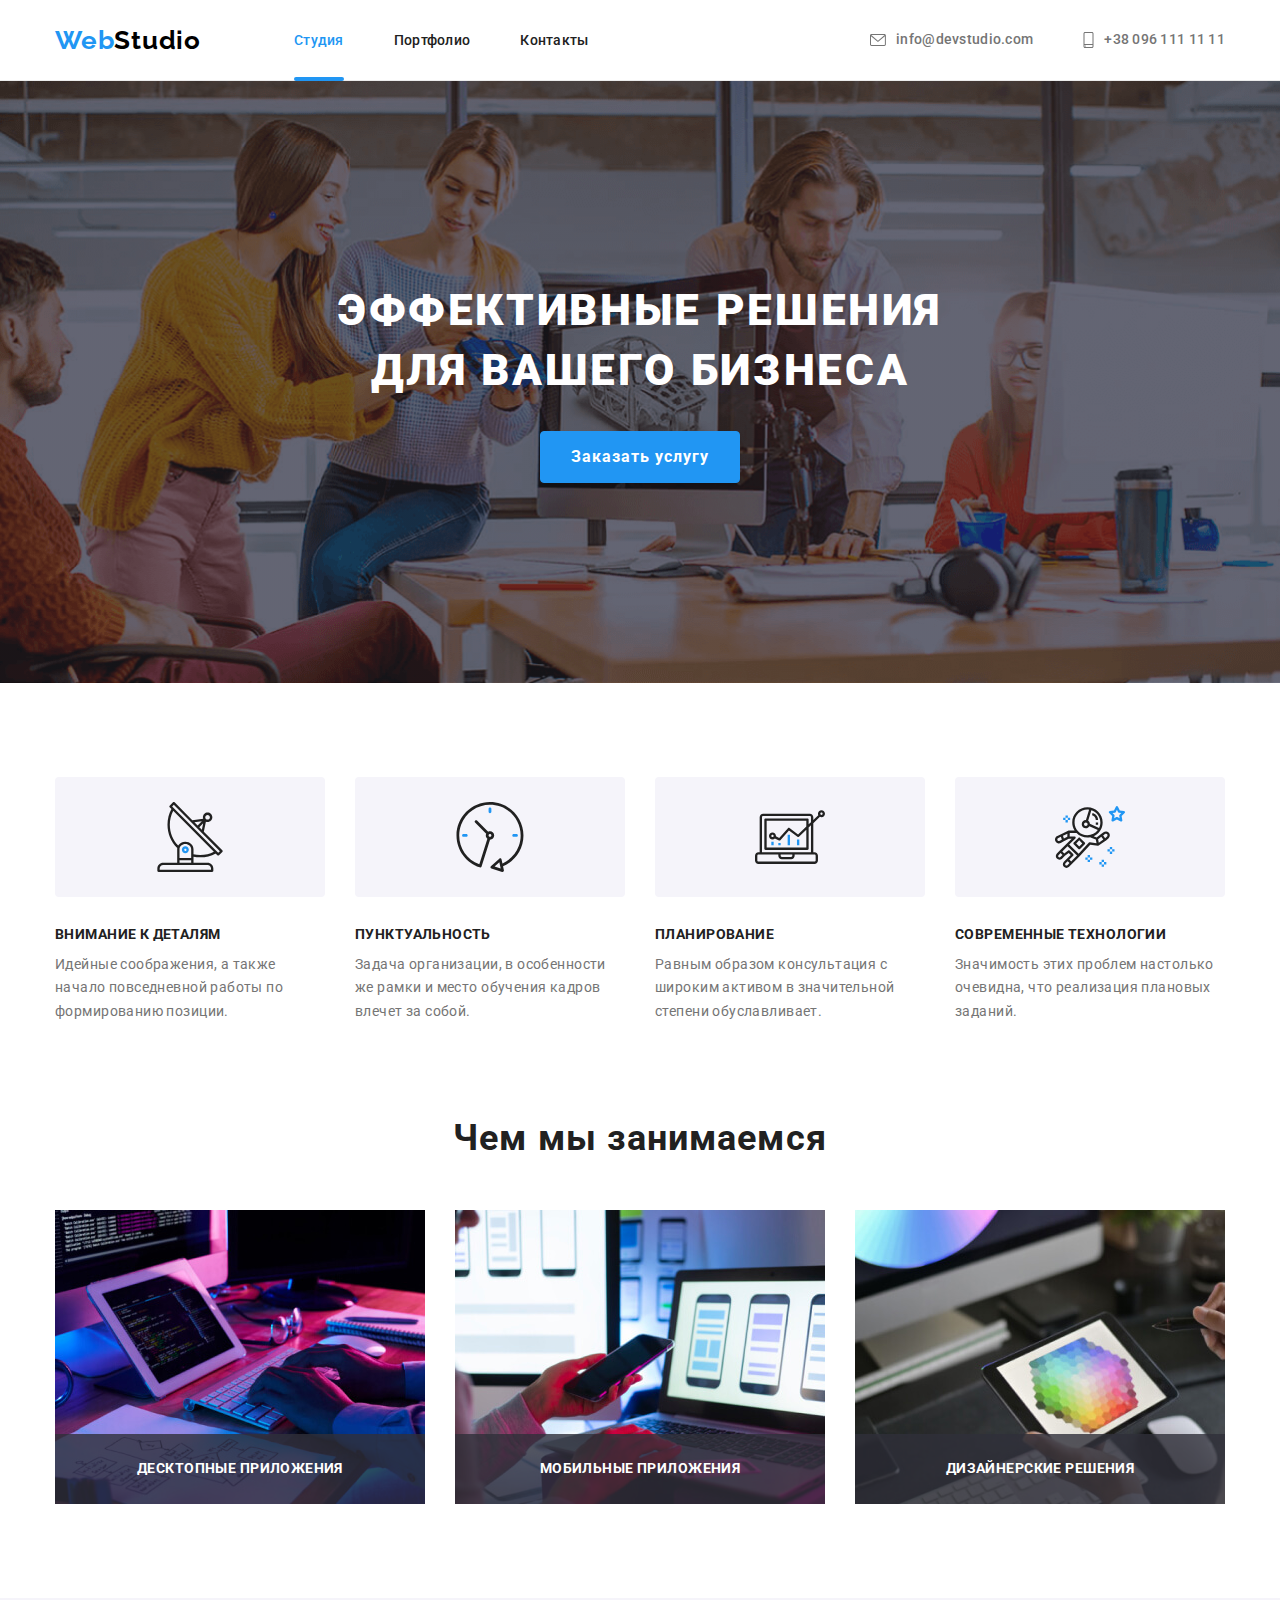
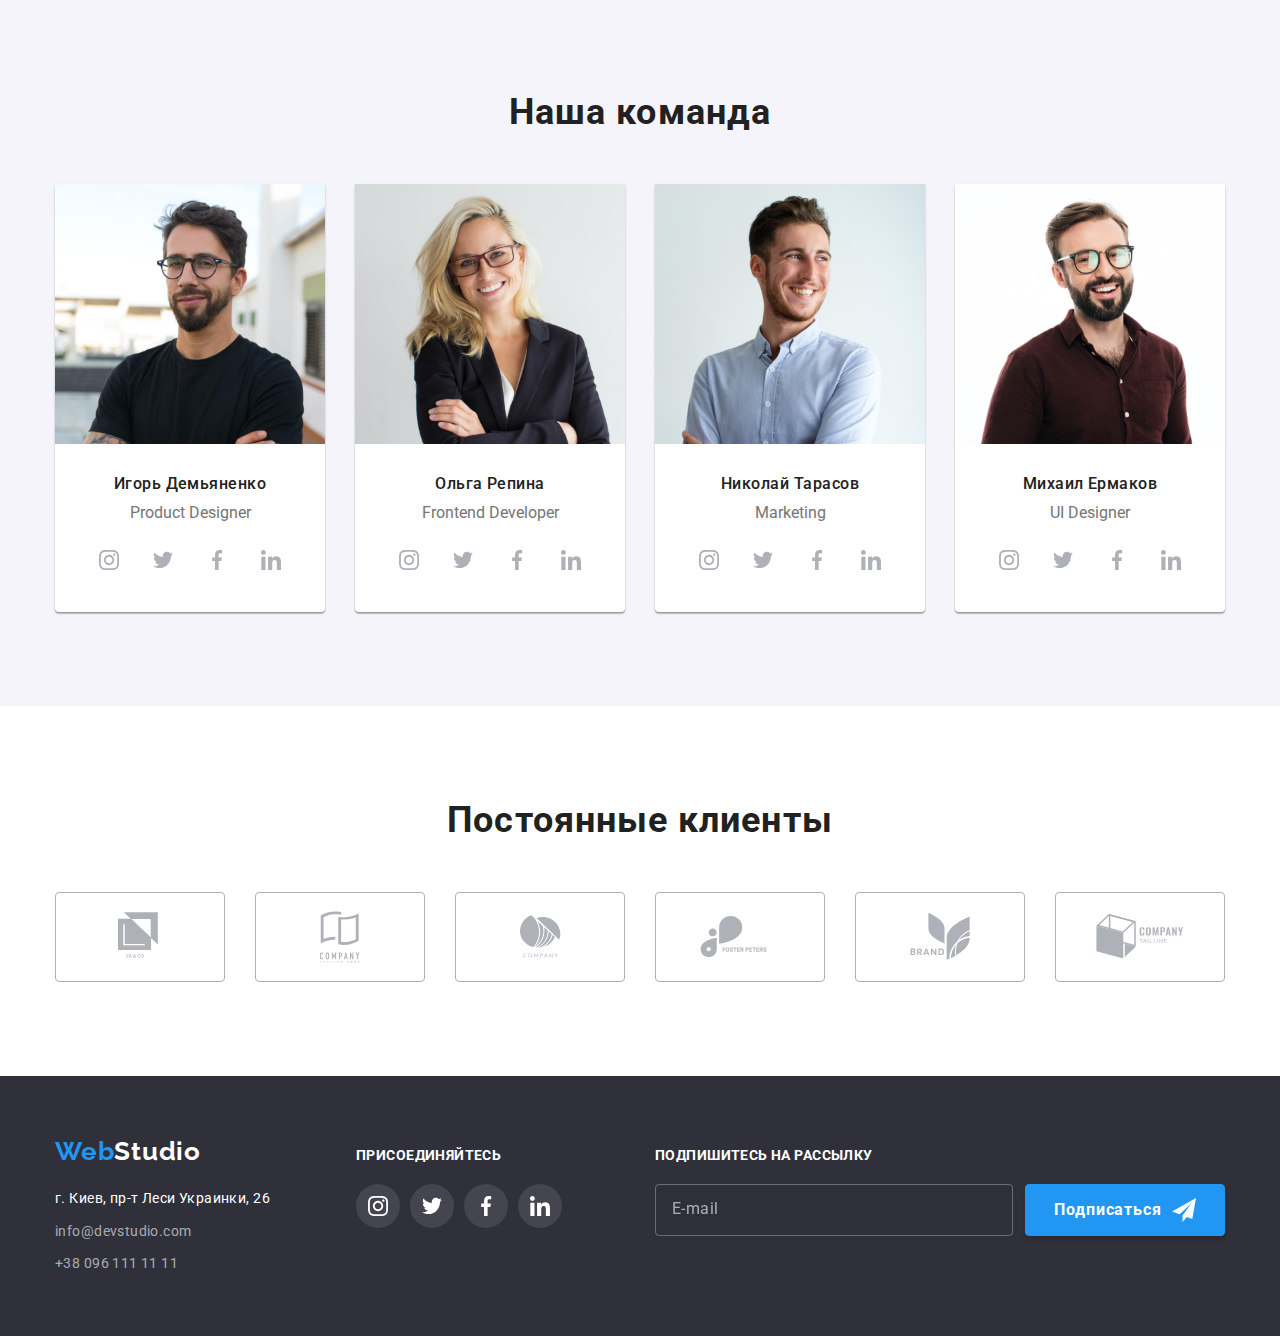
==== index.html @ a010062b "from hw-7" ====
<!DOCTYPE html>
<html lang="ru">
<head>
    <meta charset="UTF-8">
    <meta name="viewport" content="width=device-width, initial-scale=1.0">
    <link rel="preconnect" href="https://fonts.gstatic.com"> 
    <link href="https://fonts.googleapis.com/css2?family=Raleway:wght@700&family=Roboto:wght@400;500;700;900&display=swap" rel="stylesheet">    
    <link rel="stylesheet" href="https://cdn.jsdelivr.net/npm/modern-normalize@1.0.0/modern-normalize.css">
    <link rel="stylesheet" href="./css/main.min.css">
    <title>WebStudio</title>
</head>
<body>
    <header class="header">
        <div class="container">
        <nav class="site-nav">
            <a class="logo" href="./index.html"><span class="logo--accent">Web</span>Studio</a>
            <ul class="site-nav__list">
                <li class="site-nav__item"> 
                    <a class="site-nav__link current" href="./index.html">Студия</a></li>
                <li class="site-nav__item"> 
                    <a class="site-nav__link" href="./portfolio.html">Портфолио</a></li>
                <li class="site-nav__item"> 
                    <a class="site-nav__link" href="#team">Контакты</a></li>
            </ul>
        </nav>    
        <ul class="contacts">
            <li class="contacts__item">
                <a class="contacts__link" href="mailto:info@devstudio.com">
                    <svg class="contacts__icon" width="16px" height="12px">
                         <use href="./images/sprite.svg#envelope"></use>
                    </svg>
                    info@devstudio.com
                </a>
            </li>
            <li class="contacts__item">
                <a class="contacts__link" href="tel:+380961111111">
                    <svg class="contacts__icon" width="11px" height="16px">
                        <use href="./images/sprite.svg#smartphone"></use>
                    </svg>
                    +38 096 111 11 11
                </a>
            </li>
        </ul>
        </div>
    </header>   
    <main>
        <!--hero-->
        <section class="hero">
            <div class="container">
                <h1 class="hero__title">Эффективные решения для вашего бизнеса</h1>
                 <button class="main__btn" type="button" data-modal-open> Заказать услугу </button>
            </div>
        </section>
        <!--advantage-->
        <section class="advantage">
            <div class="container">
                <h2 class="advantage__title visually-hidden">Преимущества</h2>
                <ul class="advantage__list">
                    <li class="advantage__item">
                        <div class="advantage__image">
                        <svg class="advantage-image__icon">
                            <use href="./images/sprite.svg#antenna"></use>
                        </svg>
                        </div>
                        <h3 class="advantage-item__title">Внимание к деталям</h3>
                        <p class="advantage-item__description">Идейные соображения, а также начало повседневной работы по формированию позиции.</p>
                    </li> 
                    <li class="advantage__item">
                        <div class="advantage__image">
                        <svg class="advantage-image__icon">
                            <use href="./images/sprite.svg#clock"></use>
                        </svg>
                        </div>
                        <h3 class="advantage-item__title">Пунктуальность</h3>
                        <p class="advantage-item__description">Задача организации, в особенности же рамки и место обучения кадров влечет за собой.</p>
                    </li>
                    <li class="advantage__item">
                        <div class="advantage__image">
                        <svg class="advantage-image__icon">
                            <use href="./images/sprite.svg#diagram"></use>
                        </svg>
                        </div>
                        <h3 class="advantage-item__title">Планирование</h3>
                        <p class="advantage-item__description">Равным образом консультация с широким активом в значительной степени обуславливает.</p>
                    </li>
                    <li class="advantage__item">
                        <div class="advantage__image">
                        <svg class="advantage-image__icon">
                            <use href="./images/sprite.svg#astronaut"></use>
                        </svg>
                        </div>
                        <h3 class="advantage-item__title">Современные технологии</h3>
                        <p class="advantage-item__description">Значимость этих проблем настолько очевидна, что реализация плановых заданий.</p>
                    </li>
                </ul>
            </div>
        </section>
        <!--services-->
        <section class="services section">
            <div class="container">
                <h2 class="section-title">Чем мы занимаемся</h2>
                <ul class="services__list">
                    <li class="services__item">
                        <h3 class="services-item__title">Десктопные приложения</h3>
                        <img class="services-item__image" src="./images/img-services-1.jpg" alt="программист работает по ТЗ" height="294" width="370">
                    </li>
                    <li class="services__item">
                        <h3 class="services-item__title">Мобильные приложения</h3>
                        <img class="services-item__image" src="./images/img-services-2.jpg" alt="веб дизайн для приложений на смартфоне" height="294" width="370">
                    </li>
                    <li class="services__item">
                        <h3 class="services-item__title">Дизайнерские решения</h3>
                        <img class="services-item__image" src="./images/img-services-3.jpg" alt="разработка веб дизайна креативщиком" height="294" width="370">
                    </li>
                </ul>
            </div>
        </section>
        <!--team-->
        <section id="team" class="team section">
            <div class="container">
                <h2 class="section-title">Наша команда</h2>
                <ul class="team__list">
                    <li class="team__item">
                        <img class="team-item__photo" src="./images/igor.jpg" alt="Продакт дизайнер игорь" width="270" height="260">
                        <div class="team-item__info">
                            <h3 class="team-item__name">Игорь Демьяненко</h3>
                            <p class="team-item__position" lang="en">Product Designer</p>
                            <ul class="team-item__social-list">
                                <li class="social-list__item">
                                    <a class="social-list__link" href="https://www.instagram.com/" rel="noreferrer noopener" target="_blank">
                                        <svg class="social-list__icon" width="20px" height="20px" aria-label="instagram">
                                            <use href="./images/sprite.svg#instagram"></use>
                                        </svg>
                                    </a>
                                </li>
                                <li class="social-list__item">
                                    <a class="social-list__link" href="https://www.twitter.com/" rel="noreferrer noopener" target="_blank">
                                        <svg class="social-list__icon" width="20px" height="20px" aria-label="twitter">
                                            <use href="./images/sprite.svg#twitter"></use>
                                        </svg>
                                    </a>
                                </li>
                                <li class="social-list__item">
                                    <a class="social-list__link" href="https://www.facebook.com/" rel="noreferrer noopener" target="_blank">
                                        <svg class="social-list__icon" width="20px" height="20px" aria-label="facebook">
                                            <use href="./images/sprite.svg#facebook"></use>
                                        </svg>
                                    </a>
                                </li>
                                <li class="social-list__item">
                                    <a class="social-list__link" href="https://www.linkedin.com/" rel="noreferrer noopener" target="_blank">
                                        <svg class="social-list__icon" width="20px" height="20px" aria-label="linkedin">
                                            <use href="./images/sprite.svg#linkedin"></use>
                                        </svg>
                                    </a>
                                </li>
                            </ul>
                        </div>
                    </li>
                    <li class="team__item">
                        <img class="team-item__photo" src="./images/olga.jpg" alt="фронт-энд разработчик ольга" width="270" height="260">
                        <div class="team-item__info">
                            <h3 class="team-item__name">Ольга Репина</h3>
                            <p class="team-item__position" lang="en">Frontend Developer</p>
                            <ul class="team-item__social-list">
                                <li class="social-list__item">
                                    <a class="social-list__link" href="https://www.instagram.com/" rel="noreferrer noopener" target="_blank">
                                        <svg class="social-list__icon" width="20px" height="20px" aria-label="instagram">
                                            <use href="./images/sprite.svg#instagram"></use>
                                        </svg>
                                    </a>
                                </li>
                                <li class="social-list__item">
                                    <a class="social-list__link" href="https://www.twitter.com/" rel="noreferrer noopener" target="_blank">
                                        <svg class="social-list__icon" width="20px" height="20px" aria-label="twitter">
                                            <use href="./images/sprite.svg#twitter"></use>
                                        </svg>
                                    </a>
                                </li>
                                <li class="social-list__item">
                                    <a class="social-list__link" href="https://www.facebook.com/" rel="noreferrer noopener" target="_blank">
                                        <svg class="social-list__icon" width="20px" height="20px" aria-label="facebook">
                                            <use href="./images/sprite.svg#facebook"></use>
                                        </svg>
                                    </a>
                                </li>
                                <li class="social-list__item">
                                    <a class="social-list__link" href="https://www.linkedin.com/" rel="noreferrer noopener" target="_blank">
                                        <svg class="social-list__icon" width="20px" height="20px" aria-label="linkedin">
                                            <use href="./images/sprite.svg#linkedin"></use>
                                        </svg>
                                    </a>
                                </li>
                            </ul>
                        </div>
                    </li>
                    <li class="team__item">
                        <img class="team-item__photo" src="./images/nikolay.jpg" alt="маркетолог николай" width="270" height="260">
                        <div class="team-item__info">
                            <h3 class="team-item__name">Николай Тарасов</h3>
                            <p class="team-item__position" lang="en">Marketing</p>
                            <ul class="team-item__social-list">
                                <li class="social-list__item">
                                    <a class="social-list__link" href="https://www.instagram.com/" rel="noreferrer noopener" target="_blank">
                                        <svg class="social-list__icon" width="20px" height="20px" aria-label="instagram">
                                            <use href="./images/sprite.svg#instagram"></use>
                                        </svg>
                                    </a>
                                </li>
                                <li class="social-list__item">
                                    <a class="social-list__link" href="https://www.twitter.com/" rel="noreferrer noopener" target="_blank">
                                        <svg class="social-list__icon" width="20px" height="20px" aria-label="twitter">
                                            <use href="./images/sprite.svg#twitter"></use>
                                        </svg>
                                    </a>
                                </li>
                                <li class="social-list__item">
                                    <a class="social-list__link" href="https://www.facebook.com/" rel="noreferrer noopener" target="_blank">
                                        <svg class="social-list__icon" width="20px" height="20px" aria-label="facebook">
                                            <use href="./images/sprite.svg#facebook"></use>
                                        </svg>
                                    </a>
                                </li>
                                <li class="social-list__item">
                                    <a class="social-list__link" href="https://www.linkedin.com/" rel="noreferrer noopener" target="_blank">
                                        <svg class="social-list__icon" width="20px" height="20px" aria-label="linkedin">
                                            <use href="./images/sprite.svg#linkedin"></use>
                                        </svg>
                                    </a>
                                </li>
                            </ul>
                        </div>
                    </li>
                    <li class="team__item">
                        <img class="team-item__photo" src="./images/michail.jpg" alt="УИ дизайнер михаил" width="270" height="260">
                        <div class="team-item__info">
                            <h3 class="team-item__name">Михаил Ермаков</h3>
                            <p class="team-item__position" lang="en">UI Designer</p>
                            <ul class="team-item__social-list">
                                <li class="social-list__item">
                                    <a class="social-list__link" href="https://www.instagram.com/" rel="noreferrer noopener" target="_blank">
                                        <svg class="social-list__icon" width="20px" height="20px" aria-label="instagram">
                                            <use href="./images/sprite.svg#instagram"></use>
                                        </svg>
                                    </a>
                                </li>
                                <li class="social-list__item">
                                    <a class="social-list__link" href="https://www.twitter.com/" rel="noreferrer noopener" target="_blank">
                                        <svg class="social-list__icon" width="20px" height="20px" aria-label="twitter">
                                            <use href="./images/sprite.svg#twitter"></use>
                                        </svg>
                                    </a>
                                </li>
                                <li class="social-list__item">
                                    <a class="social-list__link" href="https://www.facebook.com/" rel="noreferrer noopener" target="_blank">
                                        <svg class="social-list__icon" width="20px" height="20px" aria-label="facebook">
                                            <use href="./images/sprite.svg#facebook"></use>
                                        </svg>
                                    </a>
                                </li>
                                <li class="social-list__item">
                                    <a class="social-list__link" href="https://www.linkedin.com/" rel="noreferrer noopener" target="_blank">
                                        <svg class="social-list__icon" width="20px" height="20px" aria-label="linkedin">
                                            <use href="./images/sprite.svg#linkedin"></use>
                                        </svg>
                                    </a>
                                </li>
                            </ul>
                        </div>
                    </li>           
                </ul>
            </div>
        </section>
        <!-- clients -->
        <section class="clients section">
            <div class="container">
                <h2 class="section-title">Постоянные клиенты</h2>
                <ul class="clients__list">
                    <li class="clients__item">
                        <a class="clients__link" href="" target="_blank">
                            <svg class="clients__logo" width="44px" height="49px">
                                <use href="./images/sprite.svg#logo-1"></use>
                            </svg>
                        </a>
                    </li>
                    <li class="clients__item">
                        <a class="clients__link" href="" target="_blank">
                            <svg class="clients__logo" width="40px" height="52px" >
                            <use href="./images/sprite.svg#logo-2"></use>
                        </svg>
                        </a>
                    </li>
                    <li class="clients__item">
                        <a class="clients__link" href="" target="_blank">
                            <svg class="clients__logo" width="41px" height="43px">
                            <use href="./images/sprite.svg#logo-3"></use>
                        </svg>
                        </a>
                    </li>
                    <li class="clients__item">
                        <a class="clients__link" href="" target="_blank">
                            <svg class="clients__logo" width="80px" height="42px">
                            <use href="./images/sprite.svg#logo-4"></use>
                        </svg>
                        </a>
                    </li>
                    <li class="clients__item">
                        <a class="clients__link" href="" target="_blank">
                            <svg class="clients__logo" width="60px" height="47px">
                            <use href="./images/sprite.svg#logo-5"></use>
                        </svg>
                        </a>
                    </li>
                    <li class="clients__item">
                        <a class="clients__link" href="" target="_blank">
                            <svg class="clients__logo" width="88px" height="45px">
                            <use href="./images/sprite.svg#logo-6"></use>
                        </svg>
                        </a>
                    </li>
                </ul>
            </div>
        </section>
    </main>
    <footer class="footer">
        <div class="container">
            <div class="footer__wrap">
            <a class="logo" href="./index.html" ><span class="logo--accent">Web</span><span class="logo--inverse">Studio</span></a>
            <!-- contacts -->
            <address class="footer__address">
                <ul class="footer-address__list">
                    <li class="footer-address__item">
                        <a class="footer-address__link map" href="https://goo.gl/maps/psRtu3tgyUnC2bHMA" target="_blank"> г. Киев, пр-т Леси Украинки, 26 </a>
                    </li>
                    <li class="footer-address__item">
                        <a class="footer-address__link" href="mailto:info@devstudio.com">info@devstudio.com</a>
                    </li>
                    <li class="footer-address__item">
                        <a class="footer-address__link" href="tel:+380961111111">+38 096 111 11 11</a>
                    </li>
                </ul>
            </address>
            </div>
            <!-- footer social links -->
            <div class="footer__social">
                <p class="footer-social__title">присоединяйтесь</p>
                <ul class="footer-social__list">
                    <li class="footer-social__item">
                        <a class="footer-social__link" href="https://www.instagram.com/" rel="noreferrer noopener" target="_blank">
                            <svg class="footer-social__logo" width="20px" height="20px" aria-label="instagram">
                                <use href="./images/sprite.svg#instagram"></use>
                            </svg>
                        </a>
                    </li>
                    <li class="footer-social__item">
                        <a class="footer-social__link" href="https://twitter.com/" rel="noreferrer noopener" target="_blank">
                            <svg class="footer-social__logo" width="20px" height="20px" aria-label="twitter">
                                <use href="./images/sprite.svg#twitter"></use>
                            </svg>
                        </a>
                    </li>
                    <li class="footer-social__item">
                        <a class="footer-social__link" href="https://www.facebook.com" rel="noreferrer noopener" target="_blank">
                            <svg class="footer-social__logo" width="20px" height="20px" aria-label="facebook">
                                <use href="./images/sprite.svg#facebook"></use>
                            </svg>
                        </a>
                    </li>
                    <li class="footer-social__item">
                        <a class="footer-social__link" href="https://www.linkedin.com" rel="noreferrer noopener" target="_blank">
                            <svg class="footer-social__logo" width="20px" height="20px" aria-label="linkedin">
                                <use href="./images/sprite.svg#linkedin"></use>
                            </svg>
                        </a>
                    </li>
                </ul>
            </div>
            <!-- subscription -->
            <form class="subscription">
                <b class="subscription__title">Подпишитесь на рассылку</b>
                <div class="subscription__wrap">
                    <label for="subs-email"></label>
                    <input class="subscription__input" id="subs-email" name="subs-email" type="email" placeholder="E-mail" autocomplete="email">
                    <button class="main__btn" type="submit">Подписаться
                        <svg class="subscription-btn__icon" width="24px" height="24px">
                            <use href="./images/sprite.svg#icon-send"></use>
                        </svg>
                    </button>
                </div>
            </form>
        </div>
    </footer>
    <!-- modal button -->
    <div class="backdrop is-hidden" data-modal>
        <div class="modal">
            <button class="modal__btn-close" type="button" data-modal-close>
                <svg class="icon-close" width="18px" height="18px">
                    <use href="./images/sprite.svg#icon-close"></use>
                </svg>
            </button>
            <form class="modal__form">
                <b class="modal-form__title">Оставьте свои данные, мы вам перезвоним</b>
                <div class="modal-form__field">
                    <label class="modal-form__label" for="name">Имя</label>
                    <input class="modal-form__input" id="name" type="text" name="name" autocomplete="name">
                    <svg class="modal-form__icon" width="18px" height="18px">
                        <use href="./images/sprite.svg#icon-person"></use>
                    </svg>
                </div>
                <div class="modal-form__field">
                    <label class="modal-form__label" for="tel">Телефон</label>
                    <input class="modal-form__input" id="tel" type="tel" name="tel" autocomplete="tel">
                    <svg class="modal-form__icon" width="18px" height="18px">
                        <use href="./images/sprite.svg#icon-phone"></use>
                    </svg>
                </div>
                <div class="modal-form__field">
                    <label class="modal-form__label" for="email">Почта</label>
                    <input class="modal-form__input" id="email" type="email" name="email" autocomplete="email">
                    <svg class="modal-form__icon" width="18px" height="18px">
                        <use href="./images/sprite.svg#icon-email"></use>
                    </svg>
                </div>
                <div class="modal-form__field comment">
                    <label class="modal-form__label" for="comment">Комментарий</label>
                    <textarea class="modal-form__input textarea" id="comment" name="comment" placeholder="Введите текст"></textarea>
                </div>
                <div class="modal-form__checkbox">
                    <input class="checkbox__input" type="checkbox" id="check" name="privacy">
                    <label class="checkbox__label" for="check">Соглашаюсь с рассылкой и принимаю<a class="policy-link" href="https://policies.google.com/terms?hl=ru-UA&fg=1">Условия договора</a></label>
                </div>
                <button class="main__btn" type="submit">Отправить</button>
                
            </form>
        </div>
    </div>
    <script src="./js/modal.js"></script>
</body>
</html>
---- css/main.min.css ----
:root{--primary-text-color: #212121;--secondary-text-color: #757575;--accent-text-color: #2196f3;--reserve-text-color: #ffffff;--primary-font-family: 'Roboto', sans-serif;--secondary-font-family: 'Raleway', sans-serif;--card-set-gap: 30px;--timing-fn: 250ms cubic-bezier(0.4, 0, 0.2, 1)}.visually-hidden{position:absolute;width:1px;height:1px;margin:-1px;border:0;padding:0;white-space:nowrap;-webkit-clip-path:inset(100%);clip-path:inset(100%);clip:rect(0 0 0 0);overflow:hidden}html{-webkit-box-sizing:border-box;box-sizing:border-box}*,*::before,*::after{-webkit-box-sizing:inherit;box-sizing:inherit}body{font-family:var(--primary-font-family)}ul{list-style:none;padding:0;margin:0}h1,h2,h3,h4,h5,h6,p{margin:0}a{text-decoration:none}address{font-style:normal}img{display:block;max-width:100%;height:auto}textarea{resize:none}.container{width:1200px;padding:0 15px;margin:0 auto}.section{padding-top:94px;padding-bottom:94px}.section-title{margin-bottom:50px;font-weight:700;font-size:36px;line-height:1.16;text-align:center;letter-spacing:0.03em;color:var(--primary-text-color)}.logo{font-family:var(--secondary-font-family);color:#000000;font-weight:700;font-size:26px;line-height:1.19;letter-spacing:0.03em}.logo--accent{color:var(--accent-text-color)}.logo--inverse{color:var(--reserve-text-color)}.header{border-bottom:1px solid #ececec}.header .container{display:-webkit-box;display:-ms-flexbox;display:flex;-webkit-box-align:center;-ms-flex-align:center;align-items:center}.site-nav{display:-webkit-box;display:-ms-flexbox;display:flex;-webkit-box-align:center;-ms-flex-align:center;align-items:center}.site-nav__list{display:-webkit-box;display:-ms-flexbox;display:flex;-webkit-box-align:center;-ms-flex-align:center;align-items:center;margin-left:93px}.site-nav__item:not(:last-child),.contacts__item:not(:last-child){margin-right:50px}.contacts{display:-webkit-box;display:-ms-flexbox;display:flex;-webkit-box-align:center;-ms-flex-align:center;align-items:center;margin-left:auto}.site-nav__link{color:var(--primary-text-color)}.site-nav__link,.contacts__link{position:relative;padding-top:32px;padding-bottom:32px;font-weight:500;font-size:14px;line-height:1.14;letter-spacing:0.02em;-webkit-transition:color var(--timing-fn);transition:color var(--timing-fn)}.site-nav__link:hover,.site-nav__link:focus,.contacts__link:hover,.contacts__link:focus{color:var(--accent-text-color)}.current{color:var(--accent-text-color)}.current::after{content:'';position:absolute;left:0;bottom:0;display:block;width:100%;height:4px;background-color:var(--accent-text-color);border-radius:2px;-webkit-transform:translateY(25%);transform:translateY(25%)}.contacts__link{display:-webkit-box;display:-ms-flexbox;display:flex;-webkit-box-align:center;-ms-flex-align:center;align-items:center;color:var(--secondary-text-color)}.contacts__item{display:-webkit-box;display:-ms-flexbox;display:flex;-webkit-box-align:center;-ms-flex-align:center;align-items:center}.contacts__icon{margin-right:10px;fill:currentColor}.footer{padding-top:60px;padding-bottom:60px;background:#2f303a}.footer .container{display:-webkit-box;display:-ms-flexbox;display:flex;-webkit-box-pack:start;-ms-flex-pack:start;justify-content:start;-webkit-box-align:baseline;-ms-flex-align:baseline;align-items:baseline}.footer__wrap{width:231px}.footer-address__list{margin-top:20px}.footer-address__item:not(:last-child){margin-bottom:9px}.footer-address__link{font-size:14px;line-height:1.71;letter-spacing:0.03em;color:rgba(255,255,255,0.6)}.footer-address__link.map{color:var(--reserve-text-color)}.footer__social{margin-left:70px}.footer-social__title,.subscription__title{display:inline-block;margin-bottom:20px;font-weight:700;font-size:14px;line-height:1.14;letter-spacing:0.03em;text-transform:uppercase;color:var(--reserve-text-color)}.footer-social__list{display:-webkit-box;display:-ms-flexbox;display:flex;-webkit-box-pack:justify;-ms-flex-pack:justify;justify-content:space-between;width:206px}.footer-social__link{display:-webkit-box;display:-ms-flexbox;display:flex;-webkit-box-pack:center;-ms-flex-pack:center;justify-content:center;-webkit-box-align:center;-ms-flex-align:center;align-items:center;width:44px;height:44px;border-radius:50%;background-color:rgba(255,255,255,0.1);color:var(--reserve-text-color);-webkit-transition:background-color var(--timing-fn);transition:background-color var(--timing-fn)}.footer-social__link:hover,.footer-social__link:focus{background-color:var(--accent-text-color)}.footer-social__logo{fill:currentColor}.subscription{display:block;margin-left:93px;width:570px}.subscription-btn__icon{margin-left:10px;fill:currentColor}.subscription__wrap{display:-webkit-box;display:-ms-flexbox;display:flex}.subscription__input{margin-right:12px;padding:15px 16px;min-width:358px;min-height:50px;border:1px solid rgba(255,255,255,0.3);-webkit-filter:drop-shadow(0px 4px 4px rgba(0,0,0,0.15));filter:drop-shadow(0px 4px 4px rgba(0,0,0,0.15));border-radius:4px;background-color:transparent;color:#ffffff;-webkit-transition:outline var(--timing-fn);transition:outline var(--timing-fn)}.subscription__input:focus{outline:1px solid var(--accent-text-color)}.subscription__input::-webkit-input-placeholder{font-size:16px;line-height:1.25;letter-spacing:0.03em;color:rgba(255,255,255,0.6)}.subscription__input:-ms-input-placeholder{font-size:16px;line-height:1.25;letter-spacing:0.03em;color:rgba(255,255,255,0.6)}.subscription__input::-ms-input-placeholder{font-size:16px;line-height:1.25;letter-spacing:0.03em;color:rgba(255,255,255,0.6)}.subscription__input::placeholder{font-size:16px;line-height:1.25;letter-spacing:0.03em;color:rgba(255,255,255,0.6)}.main__btn{display:-webkit-box;display:-ms-flexbox;display:flex;-webkit-box-pack:center;-ms-flex-pack:center;justify-content:center;-webkit-box-align:center;-ms-flex-align:center;align-items:center;margin:0 auto;padding:10px 0;min-width:200px;min-height:50px;border-radius:4px;border:1px solid var(--accent-text-color);cursor:pointer;font-weight:700;font-size:16px;line-height:1.87;letter-spacing:0.06em;color:var(--reserve-text-color);background-color:var(--accent-text-color);-webkit-box-shadow:0px 4px 4px rgba(0,0,0,0.15);box-shadow:0px 4px 4px rgba(0,0,0,0.15)}.modal__btn-close{position:absolute;top:8px;right:8px;display:-webkit-box;display:-ms-flexbox;display:flex;-webkit-box-pack:center;-ms-flex-pack:center;justify-content:center;-webkit-box-align:center;-ms-flex-align:center;align-items:center;cursor:pointer;width:30px;height:30px;border:1px solid rgba(0,0,0,0.1);border-radius:50%;background:#ffffff;fill:212121;-webkit-transition:fill var(--timing-fn);transition:fill var(--timing-fn)}.modal__btn-close:hover,.modal__btn-close:focus{fill:var(--accent-text-color)}.backdrop{position:fixed;top:0;left:0;min-width:100%;min-height:100%;background-color:rgba(0,0,0,0.2);opacity:1;-webkit-transition:opacity 700ms linear;transition:opacity 700ms linear}.backdrop.is-hidden{opacity:0;visibility:none;pointer-events:none}.modal{position:absolute;top:50%;left:50%;padding:40px;width:528px;height:581px;border-radius:4px;background-color:var(--reserve-text-color);-webkit-box-shadow:0px 1px 3px rgba(0,0,0,0.12),0px 1px 1px rgba(0,0,0,0.14),0px 2px 1px rgba(0,0,0,0.2);box-shadow:0px 1px 3px rgba(0,0,0,0.12),0px 1px 1px rgba(0,0,0,0.14),0px 2px 1px rgba(0,0,0,0.2);-webkit-transform:translate(-50%, -50%) scale(1);transform:translate(-50%, -50%) scale(1);-webkit-transition:-webkit-transform 700ms cubic-bezier(0.42, 0, 0.58, 1);transition:-webkit-transform 700ms cubic-bezier(0.42, 0, 0.58, 1);transition:transform 700ms cubic-bezier(0.42, 0, 0.58, 1);transition:transform 700ms cubic-bezier(0.42, 0, 0.58, 1), -webkit-transform 700ms cubic-bezier(0.42, 0, 0.58, 1)}.backdrop.is-hidden .modal{-webkit-transform:translate(-50%, -50%) scale(0);transform:translate(-50%, -50%) scale(0)}.modal-form__title{display:block;margin-bottom:12px;font-weight:700;font-size:20px;line-height:1.15;text-align:center;letter-spacing:0.03em;color:var(--primary-text-color)}.modal-form__field{position:relative;display:-webkit-box;display:-ms-flexbox;display:flex;-webkit-box-orient:vertical;-webkit-box-direction:normal;-ms-flex-direction:column;flex-direction:column;margin-bottom:10px}.modal-form__field .comment{margin-bottom:20px}.modal-form__label{margin-bottom:4px;font-size:12px;line-height:1.16;letter-spacing:0.01em;color:var(--secondary-text-color)}.modal-form__input{min-width:100%;height:40px;border:1px solid rgba(33,33,33,0.2);border-radius:4px;padding-left:42px;cursor:pointer;-webkit-transition:border-color var(--timing-fn);transition:border-color var(--timing-fn)}.modal-form__input:focus{border-color:var(--accent-text-color);outline:none}.modal-form__input:focus+.modal-form__icon{fill:var(--accent-text-color)}.modal-form__input .textarea::-webkit-input-placeholder{font-size:12px;line-height:1.16;letter-spacing:0.01em;color:rgba(117,117,117,0.5)}.modal-form__input .textarea:-ms-input-placeholder{font-size:12px;line-height:1.16;letter-spacing:0.01em;color:rgba(117,117,117,0.5)}.modal-form__input .textarea::-ms-input-placeholder{font-size:12px;line-height:1.16;letter-spacing:0.01em;color:rgba(117,117,117,0.5)}.modal-form__input .textarea::placeholder{font-size:12px;line-height:1.16;letter-spacing:0.01em;color:rgba(117,117,117,0.5)}.textarea{height:120px;padding:12px 16px}.modal-form__icon{position:absolute;bottom:11px;left:12px;fill:212121;-webkit-transition:fill var(--timing-fn);transition:fill var(--timing-fn)}.modal-form__checkbox{margin-bottom:30px}.checkbox__label{display:-webkit-box;display:-ms-flexbox;display:flex;-webkit-box-pack:center;-ms-flex-pack:center;justify-content:center;-webkit-box-align:center;-ms-flex-align:center;align-items:center;font-size:14px;line-height:1.71;letter-spacing:0.03em;color:var(--secondary-text-color)}.checkbox__label::before{content:'';display:inline-block;width:16px;height:15px;border:2px solid #212121;border-radius:2px;margin-right:7px;-webkit-transition:all var(--timing-fn);transition:all var(--timing-fn)}.checkbox__input:checked+.checkbox__label::before{background-color:var(--accent-text-color);background-image:url(../images/logo-checked.svg);background-size:contain;background-origin:border-box;border-color:transparent}.policy-link{text-decoration:underline;color:var(--accent-text-color);margin-left:5px}.checkbox__input{position:absolute;width:1px;height:1px;margin:-1px;border:0;padding:0;white-space:nowrap;-webkit-clip-path:inset(100%);clip-path:inset(100%);clip:rect(0 0 0 0);overflow:hidden}.hero{max-width:1600px;min-height:600px;margin:0 auto;padding-top:200px;padding-bottom:200px;background-color:#2f303a;background-image:-webkit-gradient(linear, left top, left bottom, from(rgba(47,48,58,0.4)), to(rgba(47,48,58,0.4))),url(../images/hero-img.png);background-image:linear-gradient(rgba(47,48,58,0.4), rgba(47,48,58,0.4)),url(../images/hero-img.png);background-position:center;background-repeat:no-repeat;background-size:cover;text-align:center}.hero__title{max-width:696px;margin-left:auto;margin-right:auto;font-weight:900;font-size:44px;line-height:1.36;letter-spacing:0.06em;text-transform:uppercase;color:var(--reserve-text-color);margin-bottom:30px}.advantage .container{padding-top:94px}.advantage__list{display:-webkit-box;display:-ms-flexbox;display:flex;-webkit-box-pack:justify;-ms-flex-pack:justify;justify-content:space-between;-webkit-box-align:start;-ms-flex-align:start;align-items:flex-start}.advantage__item{min-width:270px}.advantage__item:not(:last-child){margin-right:30px}.advantage-item__title{margin-bottom:10px;font-weight:700;font-size:14px;line-height:1.14;letter-spacing:0.03em;text-transform:uppercase;color:var(--primary-text-color)}.advantage-item__description{font-weight:400;font-size:14px;line-height:1.71;letter-spacing:0.03em;color:var(--secondary-text-color)}.advantage__image{margin-bottom:30px;padding:25px 100px;height:120px;background-color:#f5f4fa;border-radius:4px}.advantage-image__icon{width:70px;height:70px}.services__list{display:-webkit-box;display:-ms-flexbox;display:flex;-webkit-box-pack:justify;-ms-flex-pack:justify;justify-content:space-between}.services__item{position:relative}.services-item__title{position:absolute;left:0;bottom:0;padding-top:27px;padding-bottom:27px;width:100%;height:70px;background-color:rgba(47,48,58,0.8);color:var(--reserve-text-color);font-weight:700;font-size:14px;line-height:1.14;text-align:center;letter-spacing:0.03em;text-transform:uppercase;-webkit-transform:translateY(0);transform:translateY(0)}.team{background:#f5f4fa}.team__list{display:-webkit-box;display:-ms-flexbox;display:flex;-webkit-box-pack:justify;-ms-flex-pack:justify;justify-content:space-between}.team__item{padding-bottom:30px;background-color:var(--reserve-text-color);-webkit-box-shadow:0px 1px 3px rgba(0,0,0,0.12),0px 1px 1px rgba(0,0,0,0.14),0px 2px 1px rgba(0,0,0,0.2);box-shadow:0px 1px 3px rgba(0,0,0,0.12),0px 1px 1px rgba(0,0,0,0.14),0px 2px 1px rgba(0,0,0,0.2);border-radius:0px 0px 4px 4px}.team-item__info{margin-top:30px;padding-right:32px;padding-left:32px}.team-item__name{font-weight:500;font-size:16px;line-height:1.19;text-align:center;letter-spacing:0.03em;color:var(--primary-text-color)}.team-item__position{margin-top:10px;font-size:16px;line-height:1.19;text-align:center;color:var(--secondary-text-color)}.team-item__social-list{display:-webkit-box;display:-ms-flexbox;display:flex;-webkit-box-pack:justify;-ms-flex-pack:justify;justify-content:space-between;margin-top:16px}.social-list__link{display:-webkit-box;display:-ms-flexbox;display:flex;-webkit-box-pack:center;-ms-flex-pack:center;justify-content:center;-webkit-box-align:center;-ms-flex-align:center;align-items:center;width:44px;height:44px;border-radius:50%;color:#afb1b8;-webkit-transition:color var(--timing-fn),background-color var(--timing-fn);transition:color var(--timing-fn),background-color var(--timing-fn)}.social-list__link:hover,.social-list__link:focus{background-color:var(--accent-text-color);color:var(--reserve-text-color)}.social-list__icon{fill:currentColor}.clients__list{display:-webkit-box;display:-ms-flexbox;display:flex;-webkit-box-align:start;-ms-flex-align:start;align-items:flex-start;-webkit-box-pack:justify;-ms-flex-pack:justify;justify-content:space-between}.clients__item:not(:last-child){margin-right:30px}.clients__link{display:-webkit-box;display:-ms-flexbox;display:flex;-webkit-box-pack:center;-ms-flex-pack:center;justify-content:center;-webkit-box-align:center;-ms-flex-align:center;align-items:center;color:#afb1b8;width:170px;height:90px;border:1px solid;border-radius:4px;-webkit-transition:color var(--timing-fn),border-color var(--timing-fn);transition:color var(--timing-fn),border-color var(--timing-fn)}.clients__link:hover,.clients__link:focus{color:var(--accent-text-color);border-color:var(--accent-text-color)}.clients__logo{fill:currentColor}
/*# sourceMappingURL=main.min.css.map */
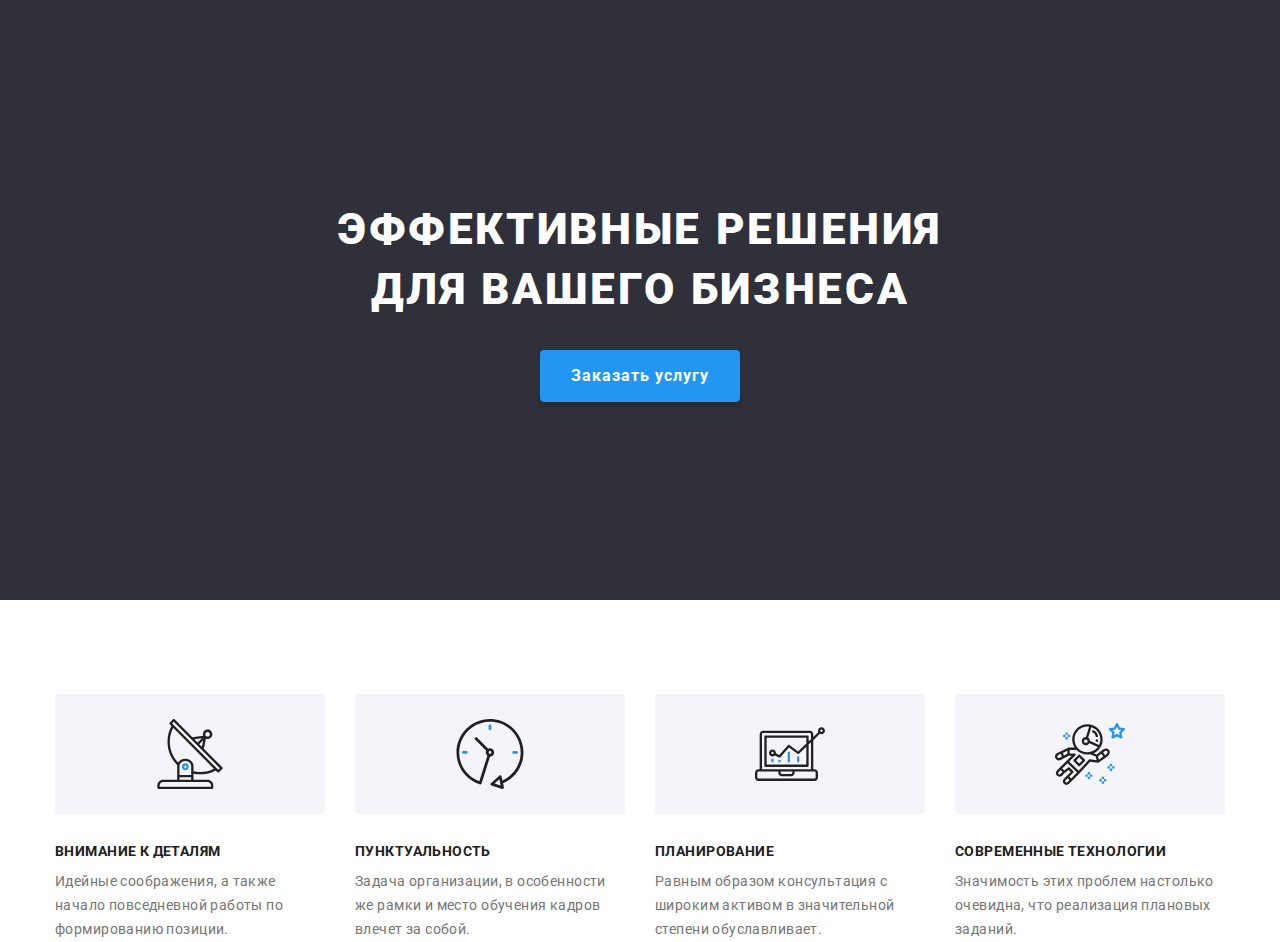
==== commit 9b5a1010: "title done" ====
--- a/index.html
+++ b/index.html
@@ -10,7 +10,7 @@
     <title>WebStudio</title>
 </head>
 <body>
-    <header class="header">
+    <!-- <header class="header">
         <div class="container">
         <nav class="site-nav">
             <a class="logo" href="./index.html"><span class="logo--accent">Web</span>Studio</a>
@@ -42,7 +42,7 @@
             </li>
         </ul>
         </div>
-    </header>   
+    </header>    -->
     <main>
         <!--hero-->
         <section class="hero">
@@ -94,9 +94,9 @@
                     </li>
                 </ul>
             </div>
-        </section>
+        </section> 
         <!--services-->
-        <section class="services section">
+        <!-- <section class="services section">
             <div class="container">
                 <h2 class="section-title">Чем мы занимаемся</h2>
                 <ul class="services__list">
@@ -114,9 +114,9 @@
                     </li>
                 </ul>
             </div>
-        </section>
+        </section> -->
         <!--team-->
-        <section id="team" class="team section">
+        <!-- <section id="team" class="team section">
             <div class="container">
                 <h2 class="section-title">Наша команда</h2>
                 <ul class="team__list">
@@ -270,9 +270,9 @@
                     </li>           
                 </ul>
             </div>
-        </section>
+        </section> -->
         <!-- clients -->
-        <section class="clients section">
+        <!-- <section class="clients section">
             <div class="container">
                 <h2 class="section-title">Постоянные клиенты</h2>
                 <ul class="clients__list">
@@ -320,13 +320,12 @@
                     </li>
                 </ul>
             </div>
-        </section>
+        </section> -->
     </main>
-    <footer class="footer">
+    <!-- <footer class="footer">
         <div class="container">
             <div class="footer__wrap">
             <a class="logo" href="./index.html" ><span class="logo--accent">Web</span><span class="logo--inverse">Studio</span></a>
-            <!-- contacts -->
             <address class="footer__address">
                 <ul class="footer-address__list">
                     <li class="footer-address__item">
@@ -341,7 +340,6 @@
                 </ul>
             </address>
             </div>
-            <!-- footer social links -->
             <div class="footer__social">
                 <p class="footer-social__title">присоединяйтесь</p>
                 <ul class="footer-social__list">
@@ -375,7 +373,6 @@
                     </li>
                 </ul>
             </div>
-            <!-- subscription -->
             <form class="subscription">
                 <b class="subscription__title">Подпишитесь на рассылку</b>
                 <div class="subscription__wrap">
@@ -389,9 +386,9 @@
                 </div>
             </form>
         </div>
-    </footer>
+    </footer> -->
     <!-- modal button -->
-    <div class="backdrop is-hidden" data-modal>
+    <!-- <div class="backdrop is-hidden" data-modal>
         <div class="modal">
             <button class="modal__btn-close" type="button" data-modal-close>
                 <svg class="icon-close" width="18px" height="18px">
@@ -433,7 +430,7 @@
                 
             </form>
         </div>
-    </div>
+    </div> -->
     <script src="./js/modal.js"></script>
 </body>
 </html>--- a/css/main.min.css
+++ b/css/main.min.css
@@ -1,2 +1,2 @@
-:root{--primary-text-color: #212121;--secondary-text-color: #757575;--accent-text-color: #2196f3;--reserve-text-color: #ffffff;--primary-font-family: 'Roboto', sans-serif;--secondary-font-family: 'Raleway', sans-serif;--card-set-gap: 30px;--timing-fn: 250ms cubic-bezier(0.4, 0, 0.2, 1)}.visually-hidden{position:absolute;width:1px;height:1px;margin:-1px;border:0;padding:0;white-space:nowrap;-webkit-clip-path:inset(100%);clip-path:inset(100%);clip:rect(0 0 0 0);overflow:hidden}html{-webkit-box-sizing:border-box;box-sizing:border-box}*,*::before,*::after{-webkit-box-sizing:inherit;box-sizing:inherit}body{font-family:var(--primary-font-family)}ul{list-style:none;padding:0;margin:0}h1,h2,h3,h4,h5,h6,p{margin:0}a{text-decoration:none}address{font-style:normal}img{display:block;max-width:100%;height:auto}textarea{resize:none}.container{width:1200px;padding:0 15px;margin:0 auto}.section{padding-top:94px;padding-bottom:94px}.section-title{margin-bottom:50px;font-weight:700;font-size:36px;line-height:1.16;text-align:center;letter-spacing:0.03em;color:var(--primary-text-color)}.logo{font-family:var(--secondary-font-family);color:#000000;font-weight:700;font-size:26px;line-height:1.19;letter-spacing:0.03em}.logo--accent{color:var(--accent-text-color)}.logo--inverse{color:var(--reserve-text-color)}.header{border-bottom:1px solid #ececec}.header .container{display:-webkit-box;display:-ms-flexbox;display:flex;-webkit-box-align:center;-ms-flex-align:center;align-items:center}.site-nav{display:-webkit-box;display:-ms-flexbox;display:flex;-webkit-box-align:center;-ms-flex-align:center;align-items:center}.site-nav__list{display:-webkit-box;display:-ms-flexbox;display:flex;-webkit-box-align:center;-ms-flex-align:center;align-items:center;margin-left:93px}.site-nav__item:not(:last-child),.contacts__item:not(:last-child){margin-right:50px}.contacts{display:-webkit-box;display:-ms-flexbox;display:flex;-webkit-box-align:center;-ms-flex-align:center;align-items:center;margin-left:auto}.site-nav__link{color:var(--primary-text-color)}.site-nav__link,.contacts__link{position:relative;padding-top:32px;padding-bottom:32px;font-weight:500;font-size:14px;line-height:1.14;letter-spacing:0.02em;-webkit-transition:color var(--timing-fn);transition:color var(--timing-fn)}.site-nav__link:hover,.site-nav__link:focus,.contacts__link:hover,.contacts__link:focus{color:var(--accent-text-color)}.current{color:var(--accent-text-color)}.current::after{content:'';position:absolute;left:0;bottom:0;display:block;width:100%;height:4px;background-color:var(--accent-text-color);border-radius:2px;-webkit-transform:translateY(25%);transform:translateY(25%)}.contacts__link{display:-webkit-box;display:-ms-flexbox;display:flex;-webkit-box-align:center;-ms-flex-align:center;align-items:center;color:var(--secondary-text-color)}.contacts__item{display:-webkit-box;display:-ms-flexbox;display:flex;-webkit-box-align:center;-ms-flex-align:center;align-items:center}.contacts__icon{margin-right:10px;fill:currentColor}.footer{padding-top:60px;padding-bottom:60px;background:#2f303a}.footer .container{display:-webkit-box;display:-ms-flexbox;display:flex;-webkit-box-pack:start;-ms-flex-pack:start;justify-content:start;-webkit-box-align:baseline;-ms-flex-align:baseline;align-items:baseline}.footer__wrap{width:231px}.footer-address__list{margin-top:20px}.footer-address__item:not(:last-child){margin-bottom:9px}.footer-address__link{font-size:14px;line-height:1.71;letter-spacing:0.03em;color:rgba(255,255,255,0.6)}.footer-address__link.map{color:var(--reserve-text-color)}.footer__social{margin-left:70px}.footer-social__title,.subscription__title{display:inline-block;margin-bottom:20px;font-weight:700;font-size:14px;line-height:1.14;letter-spacing:0.03em;text-transform:uppercase;color:var(--reserve-text-color)}.footer-social__list{display:-webkit-box;display:-ms-flexbox;display:flex;-webkit-box-pack:justify;-ms-flex-pack:justify;justify-content:space-between;width:206px}.footer-social__link{display:-webkit-box;display:-ms-flexbox;display:flex;-webkit-box-pack:center;-ms-flex-pack:center;justify-content:center;-webkit-box-align:center;-ms-flex-align:center;align-items:center;width:44px;height:44px;border-radius:50%;background-color:rgba(255,255,255,0.1);color:var(--reserve-text-color);-webkit-transition:background-color var(--timing-fn);transition:background-color var(--timing-fn)}.footer-social__link:hover,.footer-social__link:focus{background-color:var(--accent-text-color)}.footer-social__logo{fill:currentColor}.subscription{display:block;margin-left:93px;width:570px}.subscription-btn__icon{margin-left:10px;fill:currentColor}.subscription__wrap{display:-webkit-box;display:-ms-flexbox;display:flex}.subscription__input{margin-right:12px;padding:15px 16px;min-width:358px;min-height:50px;border:1px solid rgba(255,255,255,0.3);-webkit-filter:drop-shadow(0px 4px 4px rgba(0,0,0,0.15));filter:drop-shadow(0px 4px 4px rgba(0,0,0,0.15));border-radius:4px;background-color:transparent;color:#ffffff;-webkit-transition:outline var(--timing-fn);transition:outline var(--timing-fn)}.subscription__input:focus{outline:1px solid var(--accent-text-color)}.subscription__input::-webkit-input-placeholder{font-size:16px;line-height:1.25;letter-spacing:0.03em;color:rgba(255,255,255,0.6)}.subscription__input:-ms-input-placeholder{font-size:16px;line-height:1.25;letter-spacing:0.03em;color:rgba(255,255,255,0.6)}.subscription__input::-ms-input-placeholder{font-size:16px;line-height:1.25;letter-spacing:0.03em;color:rgba(255,255,255,0.6)}.subscription__input::placeholder{font-size:16px;line-height:1.25;letter-spacing:0.03em;color:rgba(255,255,255,0.6)}.main__btn{display:-webkit-box;display:-ms-flexbox;display:flex;-webkit-box-pack:center;-ms-flex-pack:center;justify-content:center;-webkit-box-align:center;-ms-flex-align:center;align-items:center;margin:0 auto;padding:10px 0;min-width:200px;min-height:50px;border-radius:4px;border:1px solid var(--accent-text-color);cursor:pointer;font-weight:700;font-size:16px;line-height:1.87;letter-spacing:0.06em;color:var(--reserve-text-color);background-color:var(--accent-text-color);-webkit-box-shadow:0px 4px 4px rgba(0,0,0,0.15);box-shadow:0px 4px 4px rgba(0,0,0,0.15)}.modal__btn-close{position:absolute;top:8px;right:8px;display:-webkit-box;display:-ms-flexbox;display:flex;-webkit-box-pack:center;-ms-flex-pack:center;justify-content:center;-webkit-box-align:center;-ms-flex-align:center;align-items:center;cursor:pointer;width:30px;height:30px;border:1px solid rgba(0,0,0,0.1);border-radius:50%;background:#ffffff;fill:212121;-webkit-transition:fill var(--timing-fn);transition:fill var(--timing-fn)}.modal__btn-close:hover,.modal__btn-close:focus{fill:var(--accent-text-color)}.backdrop{position:fixed;top:0;left:0;min-width:100%;min-height:100%;background-color:rgba(0,0,0,0.2);opacity:1;-webkit-transition:opacity 700ms linear;transition:opacity 700ms linear}.backdrop.is-hidden{opacity:0;visibility:none;pointer-events:none}.modal{position:absolute;top:50%;left:50%;padding:40px;width:528px;height:581px;border-radius:4px;background-color:var(--reserve-text-color);-webkit-box-shadow:0px 1px 3px rgba(0,0,0,0.12),0px 1px 1px rgba(0,0,0,0.14),0px 2px 1px rgba(0,0,0,0.2);box-shadow:0px 1px 3px rgba(0,0,0,0.12),0px 1px 1px rgba(0,0,0,0.14),0px 2px 1px rgba(0,0,0,0.2);-webkit-transform:translate(-50%, -50%) scale(1);transform:translate(-50%, -50%) scale(1);-webkit-transition:-webkit-transform 700ms cubic-bezier(0.42, 0, 0.58, 1);transition:-webkit-transform 700ms cubic-bezier(0.42, 0, 0.58, 1);transition:transform 700ms cubic-bezier(0.42, 0, 0.58, 1);transition:transform 700ms cubic-bezier(0.42, 0, 0.58, 1), -webkit-transform 700ms cubic-bezier(0.42, 0, 0.58, 1)}.backdrop.is-hidden .modal{-webkit-transform:translate(-50%, -50%) scale(0);transform:translate(-50%, -50%) scale(0)}.modal-form__title{display:block;margin-bottom:12px;font-weight:700;font-size:20px;line-height:1.15;text-align:center;letter-spacing:0.03em;color:var(--primary-text-color)}.modal-form__field{position:relative;display:-webkit-box;display:-ms-flexbox;display:flex;-webkit-box-orient:vertical;-webkit-box-direction:normal;-ms-flex-direction:column;flex-direction:column;margin-bottom:10px}.modal-form__field .comment{margin-bottom:20px}.modal-form__label{margin-bottom:4px;font-size:12px;line-height:1.16;letter-spacing:0.01em;color:var(--secondary-text-color)}.modal-form__input{min-width:100%;height:40px;border:1px solid rgba(33,33,33,0.2);border-radius:4px;padding-left:42px;cursor:pointer;-webkit-transition:border-color var(--timing-fn);transition:border-color var(--timing-fn)}.modal-form__input:focus{border-color:var(--accent-text-color);outline:none}.modal-form__input:focus+.modal-form__icon{fill:var(--accent-text-color)}.modal-form__input .textarea::-webkit-input-placeholder{font-size:12px;line-height:1.16;letter-spacing:0.01em;color:rgba(117,117,117,0.5)}.modal-form__input .textarea:-ms-input-placeholder{font-size:12px;line-height:1.16;letter-spacing:0.01em;color:rgba(117,117,117,0.5)}.modal-form__input .textarea::-ms-input-placeholder{font-size:12px;line-height:1.16;letter-spacing:0.01em;color:rgba(117,117,117,0.5)}.modal-form__input .textarea::placeholder{font-size:12px;line-height:1.16;letter-spacing:0.01em;color:rgba(117,117,117,0.5)}.textarea{height:120px;padding:12px 16px}.modal-form__icon{position:absolute;bottom:11px;left:12px;fill:212121;-webkit-transition:fill var(--timing-fn);transition:fill var(--timing-fn)}.modal-form__checkbox{margin-bottom:30px}.checkbox__label{display:-webkit-box;display:-ms-flexbox;display:flex;-webkit-box-pack:center;-ms-flex-pack:center;justify-content:center;-webkit-box-align:center;-ms-flex-align:center;align-items:center;font-size:14px;line-height:1.71;letter-spacing:0.03em;color:var(--secondary-text-color)}.checkbox__label::before{content:'';display:inline-block;width:16px;height:15px;border:2px solid #212121;border-radius:2px;margin-right:7px;-webkit-transition:all var(--timing-fn);transition:all var(--timing-fn)}.checkbox__input:checked+.checkbox__label::before{background-color:var(--accent-text-color);background-image:url(../images/logo-checked.svg);background-size:contain;background-origin:border-box;border-color:transparent}.policy-link{text-decoration:underline;color:var(--accent-text-color);margin-left:5px}.checkbox__input{position:absolute;width:1px;height:1px;margin:-1px;border:0;padding:0;white-space:nowrap;-webkit-clip-path:inset(100%);clip-path:inset(100%);clip:rect(0 0 0 0);overflow:hidden}.hero{max-width:1600px;min-height:600px;margin:0 auto;padding-top:200px;padding-bottom:200px;background-color:#2f303a;background-image:-webkit-gradient(linear, left top, left bottom, from(rgba(47,48,58,0.4)), to(rgba(47,48,58,0.4))),url(../images/hero-img.png);background-image:linear-gradient(rgba(47,48,58,0.4), rgba(47,48,58,0.4)),url(../images/hero-img.png);background-position:center;background-repeat:no-repeat;background-size:cover;text-align:center}.hero__title{max-width:696px;margin-left:auto;margin-right:auto;font-weight:900;font-size:44px;line-height:1.36;letter-spacing:0.06em;text-transform:uppercase;color:var(--reserve-text-color);margin-bottom:30px}.advantage .container{padding-top:94px}.advantage__list{display:-webkit-box;display:-ms-flexbox;display:flex;-webkit-box-pack:justify;-ms-flex-pack:justify;justify-content:space-between;-webkit-box-align:start;-ms-flex-align:start;align-items:flex-start}.advantage__item{min-width:270px}.advantage__item:not(:last-child){margin-right:30px}.advantage-item__title{margin-bottom:10px;font-weight:700;font-size:14px;line-height:1.14;letter-spacing:0.03em;text-transform:uppercase;color:var(--primary-text-color)}.advantage-item__description{font-weight:400;font-size:14px;line-height:1.71;letter-spacing:0.03em;color:var(--secondary-text-color)}.advantage__image{margin-bottom:30px;padding:25px 100px;height:120px;background-color:#f5f4fa;border-radius:4px}.advantage-image__icon{width:70px;height:70px}.services__list{display:-webkit-box;display:-ms-flexbox;display:flex;-webkit-box-pack:justify;-ms-flex-pack:justify;justify-content:space-between}.services__item{position:relative}.services-item__title{position:absolute;left:0;bottom:0;padding-top:27px;padding-bottom:27px;width:100%;height:70px;background-color:rgba(47,48,58,0.8);color:var(--reserve-text-color);font-weight:700;font-size:14px;line-height:1.14;text-align:center;letter-spacing:0.03em;text-transform:uppercase;-webkit-transform:translateY(0);transform:translateY(0)}.team{background:#f5f4fa}.team__list{display:-webkit-box;display:-ms-flexbox;display:flex;-webkit-box-pack:justify;-ms-flex-pack:justify;justify-content:space-between}.team__item{padding-bottom:30px;background-color:var(--reserve-text-color);-webkit-box-shadow:0px 1px 3px rgba(0,0,0,0.12),0px 1px 1px rgba(0,0,0,0.14),0px 2px 1px rgba(0,0,0,0.2);box-shadow:0px 1px 3px rgba(0,0,0,0.12),0px 1px 1px rgba(0,0,0,0.14),0px 2px 1px rgba(0,0,0,0.2);border-radius:0px 0px 4px 4px}.team-item__info{margin-top:30px;padding-right:32px;padding-left:32px}.team-item__name{font-weight:500;font-size:16px;line-height:1.19;text-align:center;letter-spacing:0.03em;color:var(--primary-text-color)}.team-item__position{margin-top:10px;font-size:16px;line-height:1.19;text-align:center;color:var(--secondary-text-color)}.team-item__social-list{display:-webkit-box;display:-ms-flexbox;display:flex;-webkit-box-pack:justify;-ms-flex-pack:justify;justify-content:space-between;margin-top:16px}.social-list__link{display:-webkit-box;display:-ms-flexbox;display:flex;-webkit-box-pack:center;-ms-flex-pack:center;justify-content:center;-webkit-box-align:center;-ms-flex-align:center;align-items:center;width:44px;height:44px;border-radius:50%;color:#afb1b8;-webkit-transition:color var(--timing-fn),background-color var(--timing-fn);transition:color var(--timing-fn),background-color var(--timing-fn)}.social-list__link:hover,.social-list__link:focus{background-color:var(--accent-text-color);color:var(--reserve-text-color)}.social-list__icon{fill:currentColor}.clients__list{display:-webkit-box;display:-ms-flexbox;display:flex;-webkit-box-align:start;-ms-flex-align:start;align-items:flex-start;-webkit-box-pack:justify;-ms-flex-pack:justify;justify-content:space-between}.clients__item:not(:last-child){margin-right:30px}.clients__link{display:-webkit-box;display:-ms-flexbox;display:flex;-webkit-box-pack:center;-ms-flex-pack:center;justify-content:center;-webkit-box-align:center;-ms-flex-align:center;align-items:center;color:#afb1b8;width:170px;height:90px;border:1px solid;border-radius:4px;-webkit-transition:color var(--timing-fn),border-color var(--timing-fn);transition:color var(--timing-fn),border-color var(--timing-fn)}.clients__link:hover,.clients__link:focus{color:var(--accent-text-color);border-color:var(--accent-text-color)}.clients__logo{fill:currentColor}
+:root{--primary-text-color: #212121;--secondary-text-color: #757575;--accent-text-color: #2196f3;--reserve-text-color: #ffffff;--primary-font-family: 'Roboto', sans-serif;--secondary-font-family: 'Raleway', sans-serif;--card-set-gap: 30px;--timing-fn: 250ms cubic-bezier(0.4, 0, 0.2, 1)}.visually-hidden{position:absolute;width:1px;height:1px;margin:-1px;border:0;padding:0;white-space:nowrap;-webkit-clip-path:inset(100%);clip-path:inset(100%);clip:rect(0 0 0 0);overflow:hidden}html{-webkit-box-sizing:border-box;box-sizing:border-box}*,*::before,*::after{-webkit-box-sizing:inherit;box-sizing:inherit}body{font-family:var(--primary-font-family)}ul{list-style:none;padding:0;margin:0}h1,h2,h3,h4,h5,h6,p{margin:0}a{text-decoration:none}address{font-style:normal}img{display:block;max-width:100%;height:auto}textarea{resize:none}.container{padding:0 15px;margin:0 auto}@media screen and (min-width: 480px){.container{width:480px}}@media screen and (min-width: 768px){.container{width:768px}}@media screen and (min-width: 1200px){.container{width:1200px}}.section{padding-top:60px;padding-bottom:60px}@media screen and (min-width: 1200px){.section{padding-top:94px;padding-bottom:94px}}.section-title{margin-bottom:30px;font-weight:700;font-size:28px;line-height:1.18;text-align:center;letter-spacing:0.03em;color:var(--primary-text-color)}@media screen and (min-width: 1200px){.section-title{margin-bottom:50px;font-size:36px;line-height:1.16}}.logo{font-family:var(--secondary-font-family);color:#000000;font-weight:700;font-size:26px;line-height:1.19;letter-spacing:0.03em}.logo--accent{color:var(--accent-text-color)}.logo--inverse{color:var(--reserve-text-color)}.header{border-bottom:1px solid #ececec}.header .container{display:-webkit-box;display:-ms-flexbox;display:flex;-webkit-box-align:center;-ms-flex-align:center;align-items:center}.site-nav{display:-webkit-box;display:-ms-flexbox;display:flex;-webkit-box-align:center;-ms-flex-align:center;align-items:center}.site-nav__list{display:-webkit-box;display:-ms-flexbox;display:flex;-webkit-box-align:center;-ms-flex-align:center;align-items:center;margin-left:93px}.site-nav__item:not(:last-child),.contacts__item:not(:last-child){margin-right:50px}.contacts{display:-webkit-box;display:-ms-flexbox;display:flex;-webkit-box-align:center;-ms-flex-align:center;align-items:center;margin-left:auto}.site-nav__link{color:var(--primary-text-color)}.site-nav__link,.contacts__link{position:relative;padding-top:32px;padding-bottom:32px;font-weight:500;font-size:14px;line-height:1.14;letter-spacing:0.02em;-webkit-transition:color var(--timing-fn);transition:color var(--timing-fn)}.site-nav__link:hover,.site-nav__link:focus,.contacts__link:hover,.contacts__link:focus{color:var(--accent-text-color)}.current{color:var(--accent-text-color)}.current::after{content:'';position:absolute;left:0;bottom:0;display:block;width:100%;height:4px;background-color:var(--accent-text-color);border-radius:2px;-webkit-transform:translateY(25%);transform:translateY(25%)}.contacts__link{display:-webkit-box;display:-ms-flexbox;display:flex;-webkit-box-align:center;-ms-flex-align:center;align-items:center;color:var(--secondary-text-color)}.contacts__item{display:-webkit-box;display:-ms-flexbox;display:flex;-webkit-box-align:center;-ms-flex-align:center;align-items:center}.contacts__icon{margin-right:10px;fill:currentColor}.footer{padding-top:60px;padding-bottom:60px;background:#2f303a}.footer .container{display:-webkit-box;display:-ms-flexbox;display:flex;-webkit-box-pack:start;-ms-flex-pack:start;justify-content:start;-webkit-box-align:baseline;-ms-flex-align:baseline;align-items:baseline}.footer__wrap{width:231px}.footer-address__list{margin-top:20px}.footer-address__item:not(:last-child){margin-bottom:9px}.footer-address__link{font-size:14px;line-height:1.71;letter-spacing:0.03em;color:rgba(255,255,255,0.6)}.footer-address__link.map{color:var(--reserve-text-color)}.footer__social{margin-left:70px}.footer-social__title,.subscription__title{display:inline-block;margin-bottom:20px;font-weight:700;font-size:14px;line-height:1.14;letter-spacing:0.03em;text-transform:uppercase;color:var(--reserve-text-color)}.footer-social__list{display:-webkit-box;display:-ms-flexbox;display:flex;-webkit-box-pack:justify;-ms-flex-pack:justify;justify-content:space-between;width:206px}.footer-social__link{display:-webkit-box;display:-ms-flexbox;display:flex;-webkit-box-pack:center;-ms-flex-pack:center;justify-content:center;-webkit-box-align:center;-ms-flex-align:center;align-items:center;width:44px;height:44px;border-radius:50%;background-color:rgba(255,255,255,0.1);color:var(--reserve-text-color);-webkit-transition:background-color var(--timing-fn);transition:background-color var(--timing-fn)}.footer-social__link:hover,.footer-social__link:focus{background-color:var(--accent-text-color)}.footer-social__logo{fill:currentColor}.subscription{display:block;margin-left:93px;width:570px}.subscription-btn__icon{margin-left:10px;fill:currentColor}.subscription__wrap{display:-webkit-box;display:-ms-flexbox;display:flex}.subscription__input{margin-right:12px;padding:15px 16px;min-width:358px;min-height:50px;border:1px solid rgba(255,255,255,0.3);-webkit-filter:drop-shadow(0px 4px 4px rgba(0,0,0,0.15));filter:drop-shadow(0px 4px 4px rgba(0,0,0,0.15));border-radius:4px;background-color:transparent;color:#ffffff;-webkit-transition:outline var(--timing-fn);transition:outline var(--timing-fn)}.subscription__input:focus{outline:1px solid var(--accent-text-color)}.subscription__input::-webkit-input-placeholder{font-size:16px;line-height:1.25;letter-spacing:0.03em;color:rgba(255,255,255,0.6)}.subscription__input:-ms-input-placeholder{font-size:16px;line-height:1.25;letter-spacing:0.03em;color:rgba(255,255,255,0.6)}.subscription__input::-ms-input-placeholder{font-size:16px;line-height:1.25;letter-spacing:0.03em;color:rgba(255,255,255,0.6)}.subscription__input::placeholder{font-size:16px;line-height:1.25;letter-spacing:0.03em;color:rgba(255,255,255,0.6)}.main__btn{display:-webkit-box;display:-ms-flexbox;display:flex;-webkit-box-pack:center;-ms-flex-pack:center;justify-content:center;-webkit-box-align:center;-ms-flex-align:center;align-items:center;margin:0 auto;padding:10px 0;min-width:200px;min-height:50px;border-radius:4px;border:1px solid var(--accent-text-color);cursor:pointer;font-weight:700;font-size:16px;line-height:1.87;letter-spacing:0.06em;color:var(--reserve-text-color);background-color:var(--accent-text-color);-webkit-box-shadow:0px 4px 4px rgba(0,0,0,0.15);box-shadow:0px 4px 4px rgba(0,0,0,0.15)}.modal__btn-close{position:absolute;top:8px;right:8px;display:-webkit-box;display:-ms-flexbox;display:flex;-webkit-box-pack:center;-ms-flex-pack:center;justify-content:center;-webkit-box-align:center;-ms-flex-align:center;align-items:center;cursor:pointer;width:30px;height:30px;border:1px solid rgba(0,0,0,0.1);border-radius:50%;background:#ffffff;fill:212121;-webkit-transition:fill var(--timing-fn);transition:fill var(--timing-fn)}.modal__btn-close:hover,.modal__btn-close:focus{fill:var(--accent-text-color)}.backdrop{position:fixed;top:0;left:0;min-width:100%;min-height:100%;background-color:rgba(0,0,0,0.2);opacity:1;-webkit-transition:opacity 700ms linear;transition:opacity 700ms linear}.backdrop.is-hidden{opacity:0;visibility:none;pointer-events:none}.modal{position:absolute;top:50%;left:50%;padding:40px;width:528px;height:581px;border-radius:4px;background-color:var(--reserve-text-color);-webkit-box-shadow:0px 1px 3px rgba(0,0,0,0.12),0px 1px 1px rgba(0,0,0,0.14),0px 2px 1px rgba(0,0,0,0.2);box-shadow:0px 1px 3px rgba(0,0,0,0.12),0px 1px 1px rgba(0,0,0,0.14),0px 2px 1px rgba(0,0,0,0.2);-webkit-transform:translate(-50%, -50%) scale(1);transform:translate(-50%, -50%) scale(1);-webkit-transition:-webkit-transform 700ms cubic-bezier(0.42, 0, 0.58, 1);transition:-webkit-transform 700ms cubic-bezier(0.42, 0, 0.58, 1);transition:transform 700ms cubic-bezier(0.42, 0, 0.58, 1);transition:transform 700ms cubic-bezier(0.42, 0, 0.58, 1), -webkit-transform 700ms cubic-bezier(0.42, 0, 0.58, 1)}.backdrop.is-hidden .modal{-webkit-transform:translate(-50%, -50%) scale(0);transform:translate(-50%, -50%) scale(0)}.modal-form__title{display:block;margin-bottom:12px;font-weight:700;font-size:20px;line-height:1.15;text-align:center;letter-spacing:0.03em;color:var(--primary-text-color)}.modal-form__field{position:relative;display:-webkit-box;display:-ms-flexbox;display:flex;-webkit-box-orient:vertical;-webkit-box-direction:normal;-ms-flex-direction:column;flex-direction:column;margin-bottom:10px}.modal-form__field .comment{margin-bottom:20px}.modal-form__label{margin-bottom:4px;font-size:12px;line-height:1.16;letter-spacing:0.01em;color:var(--secondary-text-color)}.modal-form__input{min-width:100%;height:40px;border:1px solid rgba(33,33,33,0.2);border-radius:4px;padding-left:42px;cursor:pointer;-webkit-transition:border-color var(--timing-fn);transition:border-color var(--timing-fn)}.modal-form__input:focus{border-color:var(--accent-text-color);outline:none}.modal-form__input:focus+.modal-form__icon{fill:var(--accent-text-color)}.textarea{height:120px;padding:12px 16px}.textarea::-webkit-input-placeholder{font-size:12px;line-height:1.16;letter-spacing:0.01em;color:rgba(117,117,117,0.5)}.textarea:-ms-input-placeholder{font-size:12px;line-height:1.16;letter-spacing:0.01em;color:rgba(117,117,117,0.5)}.textarea::-ms-input-placeholder{font-size:12px;line-height:1.16;letter-spacing:0.01em;color:rgba(117,117,117,0.5)}.textarea::placeholder{font-size:12px;line-height:1.16;letter-spacing:0.01em;color:rgba(117,117,117,0.5)}.modal-form__icon{position:absolute;bottom:11px;left:12px;fill:212121;-webkit-transition:fill var(--timing-fn);transition:fill var(--timing-fn)}.modal-form__checkbox{margin-bottom:30px}.checkbox__label{display:-webkit-box;display:-ms-flexbox;display:flex;-webkit-box-pack:center;-ms-flex-pack:center;justify-content:center;-webkit-box-align:center;-ms-flex-align:center;align-items:center;font-size:14px;line-height:1.71;letter-spacing:0.03em;color:var(--secondary-text-color)}.checkbox__label::before{content:'';display:inline-block;width:16px;height:15px;border:2px solid #212121;border-radius:2px;margin-right:7px;-webkit-transition:all var(--timing-fn);transition:all var(--timing-fn)}.checkbox__input:checked+.checkbox__label{background-color:var(--accent-text-color);background-image:url(../images/logo-checked.svg);background-size:contain;background-origin:border-box;border-color:transparent}.policy-link{text-decoration:underline;color:var(--accent-text-color);margin-left:5px}.checkbox__input{position:absolute;width:1px;height:1px;margin:-1px;border:0;padding:0;white-space:nowrap;-webkit-clip-path:inset(100%);clip-path:inset(100%);clip:rect(0 0 0 0);overflow:hidden}.hero{height:400px;padding-top:118px;padding-bottom:118px;margin:0 auto;text-align:center;background-color:#2f303a;background-position:center;background-repeat:no-repeat;background-size:cover}.hero__title{max-width:360px;margin-left:auto;margin-right:auto;font-weight:900;font-size:26px;line-height:1.62;letter-spacing:0.06em;text-transform:uppercase;color:var(--reserve-text-color);margin-bottom:30px}@media screen and (min-width: 320px) and (max-width: 767px){.hero{background-image:-webkit-gradient(linear, left top, left bottom, from(rgba(47,48,58,0.4)), to(rgba(47,48,58,0.4))),url(../images/hero/hero-mobile.jpg);background-image:linear-gradient(rgba(47,48,58,0.4), rgba(47,48,58,0.4)),url(../images/hero/hero-mobile.jpg)}}@media screen and (min-device-pixel-ratio: 2) and (min-width: 320px) and (max-width: 767px), screen and (-webkit-min-device-pixel-ratio: 2) and (min-width: 320px) and (max-width: 767px), screen and (min-resolution: 192dpi) and (min-width: 320px) and (max-width: 767px), screen and (min-resolution: 2dppx) and (min-width: 320px) and (max-width: 767px){.hero{background-image:-webkit-gradient(linear, left top, left bottom, from(rgba(47,48,58,0.4)), to(rgba(47,48,58,0.4))),url(../images/hero/hero-mobile@2x.jpg);background-image:linear-gradient(rgba(47,48,58,0.4), rgba(47,48,58,0.4)),url(../images/hero/hero-mobile@2x.jpg)}}@media screen and (min-width: 768px){.hero{background-image:-webkit-gradient(linear, left top, left bottom, from(rgba(47,48,58,0.4)), to(rgba(47,48,58,0.4))),url(../images/hero/hero-tablet.jpg);background-image:linear-gradient(rgba(47,48,58,0.4), rgba(47,48,58,0.4)),url(../images/hero/hero-tablet.jpg)}}@media screen and (min-device-pixel-ratio: 2) and (min-width: 768px), screen and (-webkit-min-device-pixel-ratio: 2) and (min-width: 768px), screen and (min-resolution: 192dpi) and (min-width: 768px), screen and (min-resolution: 2dppx) and (min-width: 768px){.hero{background-image:-webkit-gradient(linear, left top, left bottom, from(rgba(47,48,58,0.4)), to(rgba(47,48,58,0.4))),url(../images/hero/hero-tablet@2x.jpg);background-image:linear-gradient(rgba(47,48,58,0.4), rgba(47,48,58,0.4)),url(../images/hero/hero-tablet@2x.jpg)}}@media screen and (min-width: 1200px){.hero{max-width:1600px;height:600px;padding-top:200px;padding-bottom:200px;background-image:-webkit-gradient(linear, left top, left bottom, from(rgba(47,48,58,0.4)), to(rgba(47,48,58,0.4))),url(../images/hero/hero-desktop.jpg);background-image:linear-gradient(rgba(47,48,58,0.4), rgba(47,48,58,0.4)),url(../images/hero/hero-desktop.jpg)}.hero__title{max-width:696px;font-size:44px;line-height:1.36}}@media screen and (min-device-pixel-ratio: 2) and (min-width: 1200px), screen and (-webkit-min-device-pixel-ratio: 2) and (min-width: 1200px), screen and (min-resolution: 192dpi) and (min-width: 1200px), screen and (min-resolution: 2dppx) and (min-width: 1200px){.hero{background-image:-webkit-gradient(linear, left top, left bottom, from(rgba(47,48,58,0.4)), to(rgba(47,48,58,0.4))),url(../images/hero/hero-desktop@2x.jpg);background-image:linear-gradient(rgba(47,48,58,0.4), rgba(47,48,58,0.4)),url(../images/hero/hero-desktop@2x.jpg)}}.advantage .container{padding-top:94px}.advantage__list{display:-webkit-box;display:-ms-flexbox;display:flex;-webkit-box-pack:justify;-ms-flex-pack:justify;justify-content:space-between;-webkit-box-align:start;-ms-flex-align:start;align-items:flex-start}.advantage__item{min-width:270px}.advantage__item:not(:last-child){margin-right:30px}.advantage-item__title{margin-bottom:10px;font-weight:700;font-size:14px;line-height:1.14;letter-spacing:0.03em;text-transform:uppercase;color:var(--primary-text-color)}.advantage-item__description{font-weight:400;font-size:14px;line-height:1.71;letter-spacing:0.03em;color:var(--secondary-text-color)}.advantage__image{margin-bottom:30px;padding:25px 100px;height:120px;background-color:#f5f4fa;border-radius:4px}.advantage-image__icon{width:70px;height:70px}.services__list{display:-webkit-box;display:-ms-flexbox;display:flex;-webkit-box-pack:justify;-ms-flex-pack:justify;justify-content:space-between}.services__item{position:relative}.services-item__title{position:absolute;left:0;bottom:0;padding-top:27px;padding-bottom:27px;width:100%;height:70px;background-color:rgba(47,48,58,0.8);color:var(--reserve-text-color);font-weight:700;font-size:14px;line-height:1.14;text-align:center;letter-spacing:0.03em;text-transform:uppercase;-webkit-transform:translateY(0);transform:translateY(0)}.team{background:#f5f4fa}.team__list{display:-webkit-box;display:-ms-flexbox;display:flex;-webkit-box-pack:justify;-ms-flex-pack:justify;justify-content:space-between}.team__item{padding-bottom:30px;background-color:var(--reserve-text-color);-webkit-box-shadow:0px 1px 3px rgba(0,0,0,0.12),0px 1px 1px rgba(0,0,0,0.14),0px 2px 1px rgba(0,0,0,0.2);box-shadow:0px 1px 3px rgba(0,0,0,0.12),0px 1px 1px rgba(0,0,0,0.14),0px 2px 1px rgba(0,0,0,0.2);border-radius:0px 0px 4px 4px}.team-item__info{margin-top:30px;padding-right:32px;padding-left:32px}.team-item__name{font-weight:500;font-size:16px;line-height:1.19;text-align:center;letter-spacing:0.03em;color:var(--primary-text-color)}.team-item__position{margin-top:10px;font-size:16px;line-height:1.19;text-align:center;color:var(--secondary-text-color)}.team-item__social-list{display:-webkit-box;display:-ms-flexbox;display:flex;-webkit-box-pack:justify;-ms-flex-pack:justify;justify-content:space-between;margin-top:16px}.social-list__link{display:-webkit-box;display:-ms-flexbox;display:flex;-webkit-box-pack:center;-ms-flex-pack:center;justify-content:center;-webkit-box-align:center;-ms-flex-align:center;align-items:center;width:44px;height:44px;border-radius:50%;color:#afb1b8;-webkit-transition:color var(--timing-fn),background-color var(--timing-fn);transition:color var(--timing-fn),background-color var(--timing-fn)}.social-list__link:hover,.social-list__link:focus{background-color:var(--accent-text-color);color:var(--reserve-text-color)}.social-list__icon{fill:currentColor}.clients__list{display:-webkit-box;display:-ms-flexbox;display:flex;-webkit-box-align:start;-ms-flex-align:start;align-items:flex-start;-webkit-box-pack:justify;-ms-flex-pack:justify;justify-content:space-between}.clients__item:not(:last-child){margin-right:30px}.clients__link{display:-webkit-box;display:-ms-flexbox;display:flex;-webkit-box-pack:center;-ms-flex-pack:center;justify-content:center;-webkit-box-align:center;-ms-flex-align:center;align-items:center;color:#afb1b8;width:170px;height:90px;border:1px solid;border-radius:4px;-webkit-transition:color var(--timing-fn),border-color var(--timing-fn);transition:color var(--timing-fn),border-color var(--timing-fn)}.clients__link:hover,.clients__link:focus{color:var(--accent-text-color);border-color:var(--accent-text-color)}.clients__logo{fill:currentColor}
 /*# sourceMappingURL=main.min.css.map */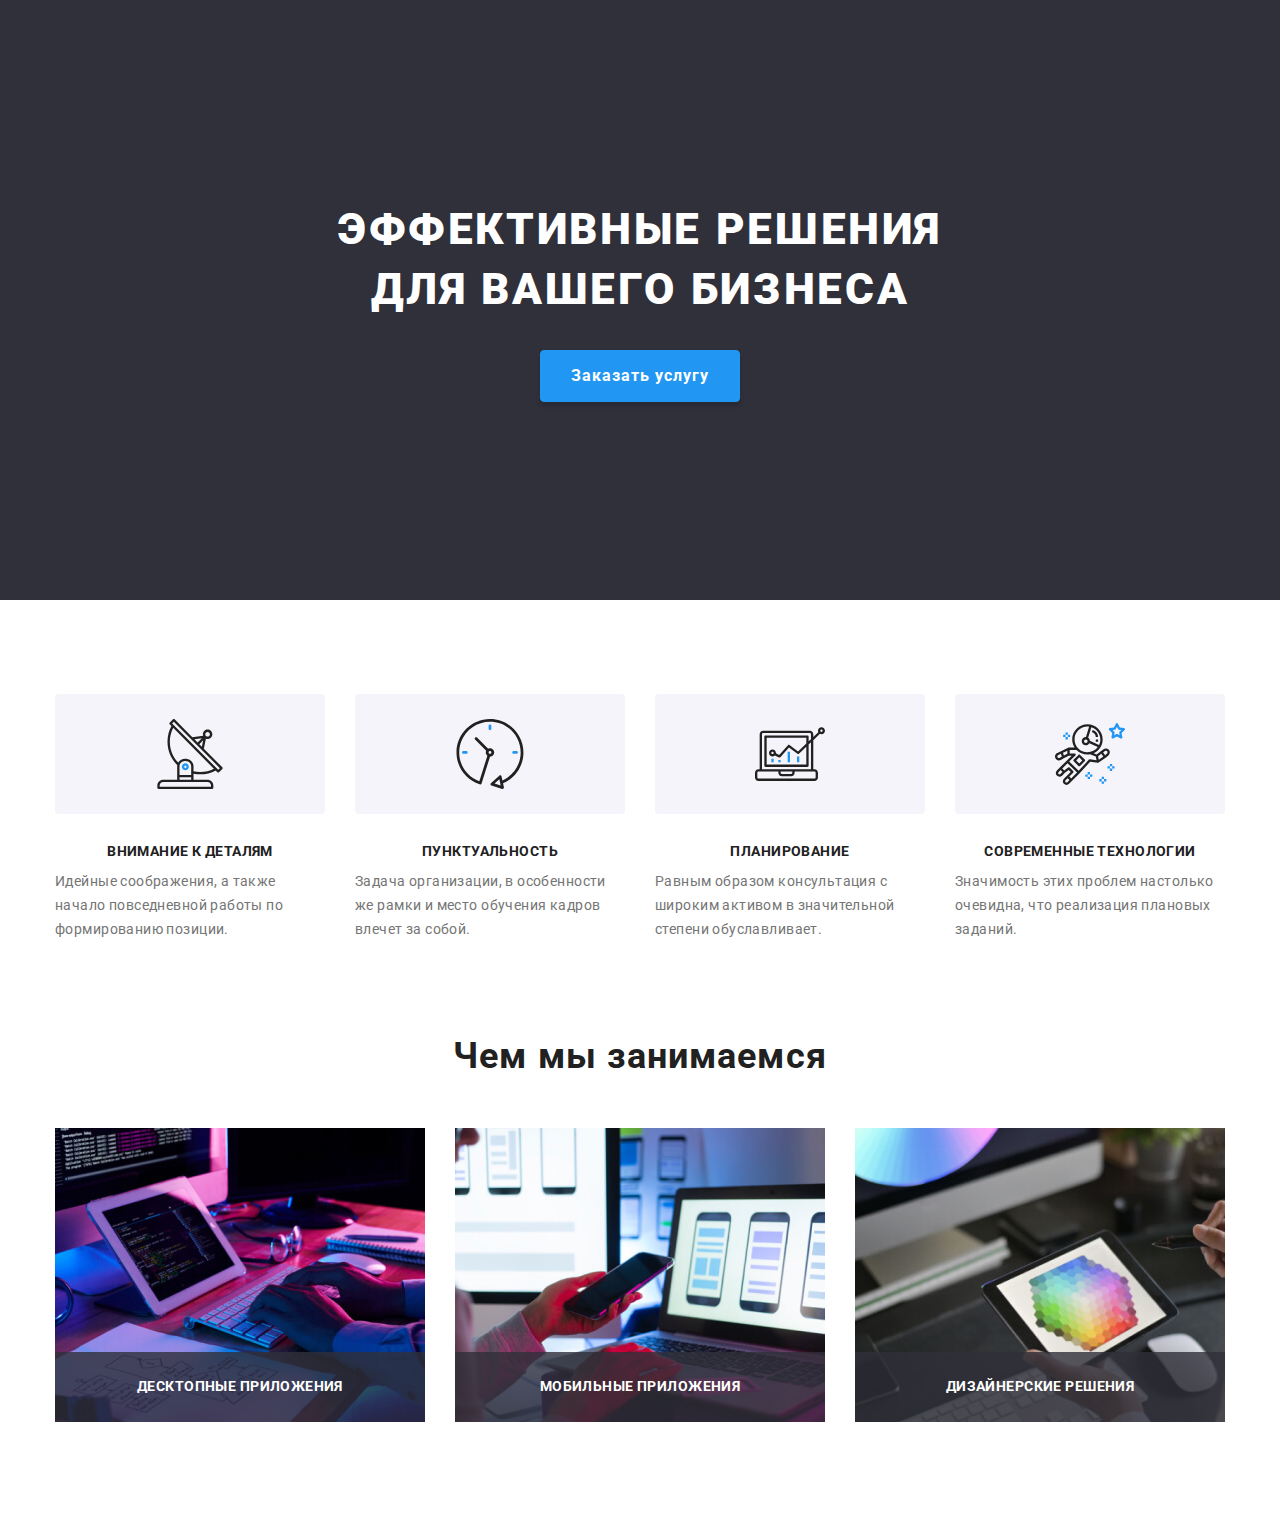
==== commit 11d2c3bb: "services done" ====
--- a/index.html
+++ b/index.html
@@ -52,7 +52,7 @@
             </div>
         </section>
         <!--advantage-->
-        <section class="advantage">
+        <section class="advantage section">
             <div class="container">
                 <h2 class="advantage__title visually-hidden">Преимущества</h2>
                 <ul class="advantage__list">
@@ -96,25 +96,40 @@
             </div>
         </section> 
         <!--services-->
-        <!-- <section class="services section">
+        <section class="services"> 
             <div class="container">
                 <h2 class="section-title">Чем мы занимаемся</h2>
                 <ul class="services__list">
                     <li class="services__item">
                         <h3 class="services-item__title">Десктопные приложения</h3>
-                        <img class="services-item__image" src="./images/img-services-1.jpg" alt="программист работает по ТЗ" height="294" width="370">
+                        <img class="services-item__image" 
+                        src="./images/services/img-services-1.jpg" 
+                        srcset="./images/services/img-services-1@2x.jpg 2x"
+                        alt="программист работает по ТЗ" 
+                        height="294" 
+                        width="370">
                     </li>
                     <li class="services__item">
                         <h3 class="services-item__title">Мобильные приложения</h3>
-                        <img class="services-item__image" src="./images/img-services-2.jpg" alt="веб дизайн для приложений на смартфоне" height="294" width="370">
+                        <img class="services-item__image" 
+                        src="./images/services/img-services-2.jpg" 
+                        srcset="./images/services/img-services-2@2x.jpg 2x"
+                        alt="веб дизайн для приложений на смартфоне" 
+                        height="294" 
+                        width="370">
                     </li>
                     <li class="services__item">
                         <h3 class="services-item__title">Дизайнерские решения</h3>
-                        <img class="services-item__image" src="./images/img-services-3.jpg" alt="разработка веб дизайна креативщиком" height="294" width="370">
-                    </li>
-                </ul>
-            </div>
-        </section> -->
+                        <img class="services-item__image" 
+                        src="./images/services/img-services-3.jpg" 
+                        srcset="./images/services/img-services-3@2x.jpg 2x"
+                        alt="разработка веб дизайна креативщиком" 
+                        height="294" 
+                        width="370">
+                    </li>
+                </ul>
+            </div>
+        </section> 
         <!--team-->
         <!-- <section id="team" class="team section">
             <div class="container">
--- a/css/main.min.css
+++ b/css/main.min.css
@@ -1,2 +1,2 @@
-:root{--primary-text-color: #212121;--secondary-text-color: #757575;--accent-text-color: #2196f3;--reserve-text-color: #ffffff;--primary-font-family: 'Roboto', sans-serif;--secondary-font-family: 'Raleway', sans-serif;--card-set-gap: 30px;--timing-fn: 250ms cubic-bezier(0.4, 0, 0.2, 1)}.visually-hidden{position:absolute;width:1px;height:1px;margin:-1px;border:0;padding:0;white-space:nowrap;-webkit-clip-path:inset(100%);clip-path:inset(100%);clip:rect(0 0 0 0);overflow:hidden}html{-webkit-box-sizing:border-box;box-sizing:border-box}*,*::before,*::after{-webkit-box-sizing:inherit;box-sizing:inherit}body{font-family:var(--primary-font-family)}ul{list-style:none;padding:0;margin:0}h1,h2,h3,h4,h5,h6,p{margin:0}a{text-decoration:none}address{font-style:normal}img{display:block;max-width:100%;height:auto}textarea{resize:none}.container{padding:0 15px;margin:0 auto}@media screen and (min-width: 480px){.container{width:480px}}@media screen and (min-width: 768px){.container{width:768px}}@media screen and (min-width: 1200px){.container{width:1200px}}.section{padding-top:60px;padding-bottom:60px}@media screen and (min-width: 1200px){.section{padding-top:94px;padding-bottom:94px}}.section-title{margin-bottom:30px;font-weight:700;font-size:28px;line-height:1.18;text-align:center;letter-spacing:0.03em;color:var(--primary-text-color)}@media screen and (min-width: 1200px){.section-title{margin-bottom:50px;font-size:36px;line-height:1.16}}.logo{font-family:var(--secondary-font-family);color:#000000;font-weight:700;font-size:26px;line-height:1.19;letter-spacing:0.03em}.logo--accent{color:var(--accent-text-color)}.logo--inverse{color:var(--reserve-text-color)}.header{border-bottom:1px solid #ececec}.header .container{display:-webkit-box;display:-ms-flexbox;display:flex;-webkit-box-align:center;-ms-flex-align:center;align-items:center}.site-nav{display:-webkit-box;display:-ms-flexbox;display:flex;-webkit-box-align:center;-ms-flex-align:center;align-items:center}.site-nav__list{display:-webkit-box;display:-ms-flexbox;display:flex;-webkit-box-align:center;-ms-flex-align:center;align-items:center;margin-left:93px}.site-nav__item:not(:last-child),.contacts__item:not(:last-child){margin-right:50px}.contacts{display:-webkit-box;display:-ms-flexbox;display:flex;-webkit-box-align:center;-ms-flex-align:center;align-items:center;margin-left:auto}.site-nav__link{color:var(--primary-text-color)}.site-nav__link,.contacts__link{position:relative;padding-top:32px;padding-bottom:32px;font-weight:500;font-size:14px;line-height:1.14;letter-spacing:0.02em;-webkit-transition:color var(--timing-fn);transition:color var(--timing-fn)}.site-nav__link:hover,.site-nav__link:focus,.contacts__link:hover,.contacts__link:focus{color:var(--accent-text-color)}.current{color:var(--accent-text-color)}.current::after{content:'';position:absolute;left:0;bottom:0;display:block;width:100%;height:4px;background-color:var(--accent-text-color);border-radius:2px;-webkit-transform:translateY(25%);transform:translateY(25%)}.contacts__link{display:-webkit-box;display:-ms-flexbox;display:flex;-webkit-box-align:center;-ms-flex-align:center;align-items:center;color:var(--secondary-text-color)}.contacts__item{display:-webkit-box;display:-ms-flexbox;display:flex;-webkit-box-align:center;-ms-flex-align:center;align-items:center}.contacts__icon{margin-right:10px;fill:currentColor}.footer{padding-top:60px;padding-bottom:60px;background:#2f303a}.footer .container{display:-webkit-box;display:-ms-flexbox;display:flex;-webkit-box-pack:start;-ms-flex-pack:start;justify-content:start;-webkit-box-align:baseline;-ms-flex-align:baseline;align-items:baseline}.footer__wrap{width:231px}.footer-address__list{margin-top:20px}.footer-address__item:not(:last-child){margin-bottom:9px}.footer-address__link{font-size:14px;line-height:1.71;letter-spacing:0.03em;color:rgba(255,255,255,0.6)}.footer-address__link.map{color:var(--reserve-text-color)}.footer__social{margin-left:70px}.footer-social__title,.subscription__title{display:inline-block;margin-bottom:20px;font-weight:700;font-size:14px;line-height:1.14;letter-spacing:0.03em;text-transform:uppercase;color:var(--reserve-text-color)}.footer-social__list{display:-webkit-box;display:-ms-flexbox;display:flex;-webkit-box-pack:justify;-ms-flex-pack:justify;justify-content:space-between;width:206px}.footer-social__link{display:-webkit-box;display:-ms-flexbox;display:flex;-webkit-box-pack:center;-ms-flex-pack:center;justify-content:center;-webkit-box-align:center;-ms-flex-align:center;align-items:center;width:44px;height:44px;border-radius:50%;background-color:rgba(255,255,255,0.1);color:var(--reserve-text-color);-webkit-transition:background-color var(--timing-fn);transition:background-color var(--timing-fn)}.footer-social__link:hover,.footer-social__link:focus{background-color:var(--accent-text-color)}.footer-social__logo{fill:currentColor}.subscription{display:block;margin-left:93px;width:570px}.subscription-btn__icon{margin-left:10px;fill:currentColor}.subscription__wrap{display:-webkit-box;display:-ms-flexbox;display:flex}.subscription__input{margin-right:12px;padding:15px 16px;min-width:358px;min-height:50px;border:1px solid rgba(255,255,255,0.3);-webkit-filter:drop-shadow(0px 4px 4px rgba(0,0,0,0.15));filter:drop-shadow(0px 4px 4px rgba(0,0,0,0.15));border-radius:4px;background-color:transparent;color:#ffffff;-webkit-transition:outline var(--timing-fn);transition:outline var(--timing-fn)}.subscription__input:focus{outline:1px solid var(--accent-text-color)}.subscription__input::-webkit-input-placeholder{font-size:16px;line-height:1.25;letter-spacing:0.03em;color:rgba(255,255,255,0.6)}.subscription__input:-ms-input-placeholder{font-size:16px;line-height:1.25;letter-spacing:0.03em;color:rgba(255,255,255,0.6)}.subscription__input::-ms-input-placeholder{font-size:16px;line-height:1.25;letter-spacing:0.03em;color:rgba(255,255,255,0.6)}.subscription__input::placeholder{font-size:16px;line-height:1.25;letter-spacing:0.03em;color:rgba(255,255,255,0.6)}.main__btn{display:-webkit-box;display:-ms-flexbox;display:flex;-webkit-box-pack:center;-ms-flex-pack:center;justify-content:center;-webkit-box-align:center;-ms-flex-align:center;align-items:center;margin:0 auto;padding:10px 0;min-width:200px;min-height:50px;border-radius:4px;border:1px solid var(--accent-text-color);cursor:pointer;font-weight:700;font-size:16px;line-height:1.87;letter-spacing:0.06em;color:var(--reserve-text-color);background-color:var(--accent-text-color);-webkit-box-shadow:0px 4px 4px rgba(0,0,0,0.15);box-shadow:0px 4px 4px rgba(0,0,0,0.15)}.modal__btn-close{position:absolute;top:8px;right:8px;display:-webkit-box;display:-ms-flexbox;display:flex;-webkit-box-pack:center;-ms-flex-pack:center;justify-content:center;-webkit-box-align:center;-ms-flex-align:center;align-items:center;cursor:pointer;width:30px;height:30px;border:1px solid rgba(0,0,0,0.1);border-radius:50%;background:#ffffff;fill:212121;-webkit-transition:fill var(--timing-fn);transition:fill var(--timing-fn)}.modal__btn-close:hover,.modal__btn-close:focus{fill:var(--accent-text-color)}.backdrop{position:fixed;top:0;left:0;min-width:100%;min-height:100%;background-color:rgba(0,0,0,0.2);opacity:1;-webkit-transition:opacity 700ms linear;transition:opacity 700ms linear}.backdrop.is-hidden{opacity:0;visibility:none;pointer-events:none}.modal{position:absolute;top:50%;left:50%;padding:40px;width:528px;height:581px;border-radius:4px;background-color:var(--reserve-text-color);-webkit-box-shadow:0px 1px 3px rgba(0,0,0,0.12),0px 1px 1px rgba(0,0,0,0.14),0px 2px 1px rgba(0,0,0,0.2);box-shadow:0px 1px 3px rgba(0,0,0,0.12),0px 1px 1px rgba(0,0,0,0.14),0px 2px 1px rgba(0,0,0,0.2);-webkit-transform:translate(-50%, -50%) scale(1);transform:translate(-50%, -50%) scale(1);-webkit-transition:-webkit-transform 700ms cubic-bezier(0.42, 0, 0.58, 1);transition:-webkit-transform 700ms cubic-bezier(0.42, 0, 0.58, 1);transition:transform 700ms cubic-bezier(0.42, 0, 0.58, 1);transition:transform 700ms cubic-bezier(0.42, 0, 0.58, 1), -webkit-transform 700ms cubic-bezier(0.42, 0, 0.58, 1)}.backdrop.is-hidden .modal{-webkit-transform:translate(-50%, -50%) scale(0);transform:translate(-50%, -50%) scale(0)}.modal-form__title{display:block;margin-bottom:12px;font-weight:700;font-size:20px;line-height:1.15;text-align:center;letter-spacing:0.03em;color:var(--primary-text-color)}.modal-form__field{position:relative;display:-webkit-box;display:-ms-flexbox;display:flex;-webkit-box-orient:vertical;-webkit-box-direction:normal;-ms-flex-direction:column;flex-direction:column;margin-bottom:10px}.modal-form__field .comment{margin-bottom:20px}.modal-form__label{margin-bottom:4px;font-size:12px;line-height:1.16;letter-spacing:0.01em;color:var(--secondary-text-color)}.modal-form__input{min-width:100%;height:40px;border:1px solid rgba(33,33,33,0.2);border-radius:4px;padding-left:42px;cursor:pointer;-webkit-transition:border-color var(--timing-fn);transition:border-color var(--timing-fn)}.modal-form__input:focus{border-color:var(--accent-text-color);outline:none}.modal-form__input:focus+.modal-form__icon{fill:var(--accent-text-color)}.textarea{height:120px;padding:12px 16px}.textarea::-webkit-input-placeholder{font-size:12px;line-height:1.16;letter-spacing:0.01em;color:rgba(117,117,117,0.5)}.textarea:-ms-input-placeholder{font-size:12px;line-height:1.16;letter-spacing:0.01em;color:rgba(117,117,117,0.5)}.textarea::-ms-input-placeholder{font-size:12px;line-height:1.16;letter-spacing:0.01em;color:rgba(117,117,117,0.5)}.textarea::placeholder{font-size:12px;line-height:1.16;letter-spacing:0.01em;color:rgba(117,117,117,0.5)}.modal-form__icon{position:absolute;bottom:11px;left:12px;fill:212121;-webkit-transition:fill var(--timing-fn);transition:fill var(--timing-fn)}.modal-form__checkbox{margin-bottom:30px}.checkbox__label{display:-webkit-box;display:-ms-flexbox;display:flex;-webkit-box-pack:center;-ms-flex-pack:center;justify-content:center;-webkit-box-align:center;-ms-flex-align:center;align-items:center;font-size:14px;line-height:1.71;letter-spacing:0.03em;color:var(--secondary-text-color)}.checkbox__label::before{content:'';display:inline-block;width:16px;height:15px;border:2px solid #212121;border-radius:2px;margin-right:7px;-webkit-transition:all var(--timing-fn);transition:all var(--timing-fn)}.checkbox__input:checked+.checkbox__label{background-color:var(--accent-text-color);background-image:url(../images/logo-checked.svg);background-size:contain;background-origin:border-box;border-color:transparent}.policy-link{text-decoration:underline;color:var(--accent-text-color);margin-left:5px}.checkbox__input{position:absolute;width:1px;height:1px;margin:-1px;border:0;padding:0;white-space:nowrap;-webkit-clip-path:inset(100%);clip-path:inset(100%);clip:rect(0 0 0 0);overflow:hidden}.hero{height:400px;padding-top:118px;padding-bottom:118px;margin:0 auto;text-align:center;background-color:#2f303a;background-position:center;background-repeat:no-repeat;background-size:cover}.hero__title{max-width:360px;margin-left:auto;margin-right:auto;font-weight:900;font-size:26px;line-height:1.62;letter-spacing:0.06em;text-transform:uppercase;color:var(--reserve-text-color);margin-bottom:30px}@media screen and (min-width: 320px) and (max-width: 767px){.hero{background-image:-webkit-gradient(linear, left top, left bottom, from(rgba(47,48,58,0.4)), to(rgba(47,48,58,0.4))),url(../images/hero/hero-mobile.jpg);background-image:linear-gradient(rgba(47,48,58,0.4), rgba(47,48,58,0.4)),url(../images/hero/hero-mobile.jpg)}}@media screen and (min-device-pixel-ratio: 2) and (min-width: 320px) and (max-width: 767px), screen and (-webkit-min-device-pixel-ratio: 2) and (min-width: 320px) and (max-width: 767px), screen and (min-resolution: 192dpi) and (min-width: 320px) and (max-width: 767px), screen and (min-resolution: 2dppx) and (min-width: 320px) and (max-width: 767px){.hero{background-image:-webkit-gradient(linear, left top, left bottom, from(rgba(47,48,58,0.4)), to(rgba(47,48,58,0.4))),url(../images/hero/hero-mobile@2x.jpg);background-image:linear-gradient(rgba(47,48,58,0.4), rgba(47,48,58,0.4)),url(../images/hero/hero-mobile@2x.jpg)}}@media screen and (min-width: 768px){.hero{background-image:-webkit-gradient(linear, left top, left bottom, from(rgba(47,48,58,0.4)), to(rgba(47,48,58,0.4))),url(../images/hero/hero-tablet.jpg);background-image:linear-gradient(rgba(47,48,58,0.4), rgba(47,48,58,0.4)),url(../images/hero/hero-tablet.jpg)}}@media screen and (min-device-pixel-ratio: 2) and (min-width: 768px), screen and (-webkit-min-device-pixel-ratio: 2) and (min-width: 768px), screen and (min-resolution: 192dpi) and (min-width: 768px), screen and (min-resolution: 2dppx) and (min-width: 768px){.hero{background-image:-webkit-gradient(linear, left top, left bottom, from(rgba(47,48,58,0.4)), to(rgba(47,48,58,0.4))),url(../images/hero/hero-tablet@2x.jpg);background-image:linear-gradient(rgba(47,48,58,0.4), rgba(47,48,58,0.4)),url(../images/hero/hero-tablet@2x.jpg)}}@media screen and (min-width: 1200px){.hero{max-width:1600px;height:600px;padding-top:200px;padding-bottom:200px;background-image:-webkit-gradient(linear, left top, left bottom, from(rgba(47,48,58,0.4)), to(rgba(47,48,58,0.4))),url(../images/hero/hero-desktop.jpg);background-image:linear-gradient(rgba(47,48,58,0.4), rgba(47,48,58,0.4)),url(../images/hero/hero-desktop.jpg)}.hero__title{max-width:696px;font-size:44px;line-height:1.36}}@media screen and (min-device-pixel-ratio: 2) and (min-width: 1200px), screen and (-webkit-min-device-pixel-ratio: 2) and (min-width: 1200px), screen and (min-resolution: 192dpi) and (min-width: 1200px), screen and (min-resolution: 2dppx) and (min-width: 1200px){.hero{background-image:-webkit-gradient(linear, left top, left bottom, from(rgba(47,48,58,0.4)), to(rgba(47,48,58,0.4))),url(../images/hero/hero-desktop@2x.jpg);background-image:linear-gradient(rgba(47,48,58,0.4), rgba(47,48,58,0.4)),url(../images/hero/hero-desktop@2x.jpg)}}.advantage .container{padding-top:94px}.advantage__list{display:-webkit-box;display:-ms-flexbox;display:flex;-webkit-box-pack:justify;-ms-flex-pack:justify;justify-content:space-between;-webkit-box-align:start;-ms-flex-align:start;align-items:flex-start}.advantage__item{min-width:270px}.advantage__item:not(:last-child){margin-right:30px}.advantage-item__title{margin-bottom:10px;font-weight:700;font-size:14px;line-height:1.14;letter-spacing:0.03em;text-transform:uppercase;color:var(--primary-text-color)}.advantage-item__description{font-weight:400;font-size:14px;line-height:1.71;letter-spacing:0.03em;color:var(--secondary-text-color)}.advantage__image{margin-bottom:30px;padding:25px 100px;height:120px;background-color:#f5f4fa;border-radius:4px}.advantage-image__icon{width:70px;height:70px}.services__list{display:-webkit-box;display:-ms-flexbox;display:flex;-webkit-box-pack:justify;-ms-flex-pack:justify;justify-content:space-between}.services__item{position:relative}.services-item__title{position:absolute;left:0;bottom:0;padding-top:27px;padding-bottom:27px;width:100%;height:70px;background-color:rgba(47,48,58,0.8);color:var(--reserve-text-color);font-weight:700;font-size:14px;line-height:1.14;text-align:center;letter-spacing:0.03em;text-transform:uppercase;-webkit-transform:translateY(0);transform:translateY(0)}.team{background:#f5f4fa}.team__list{display:-webkit-box;display:-ms-flexbox;display:flex;-webkit-box-pack:justify;-ms-flex-pack:justify;justify-content:space-between}.team__item{padding-bottom:30px;background-color:var(--reserve-text-color);-webkit-box-shadow:0px 1px 3px rgba(0,0,0,0.12),0px 1px 1px rgba(0,0,0,0.14),0px 2px 1px rgba(0,0,0,0.2);box-shadow:0px 1px 3px rgba(0,0,0,0.12),0px 1px 1px rgba(0,0,0,0.14),0px 2px 1px rgba(0,0,0,0.2);border-radius:0px 0px 4px 4px}.team-item__info{margin-top:30px;padding-right:32px;padding-left:32px}.team-item__name{font-weight:500;font-size:16px;line-height:1.19;text-align:center;letter-spacing:0.03em;color:var(--primary-text-color)}.team-item__position{margin-top:10px;font-size:16px;line-height:1.19;text-align:center;color:var(--secondary-text-color)}.team-item__social-list{display:-webkit-box;display:-ms-flexbox;display:flex;-webkit-box-pack:justify;-ms-flex-pack:justify;justify-content:space-between;margin-top:16px}.social-list__link{display:-webkit-box;display:-ms-flexbox;display:flex;-webkit-box-pack:center;-ms-flex-pack:center;justify-content:center;-webkit-box-align:center;-ms-flex-align:center;align-items:center;width:44px;height:44px;border-radius:50%;color:#afb1b8;-webkit-transition:color var(--timing-fn),background-color var(--timing-fn);transition:color var(--timing-fn),background-color var(--timing-fn)}.social-list__link:hover,.social-list__link:focus{background-color:var(--accent-text-color);color:var(--reserve-text-color)}.social-list__icon{fill:currentColor}.clients__list{display:-webkit-box;display:-ms-flexbox;display:flex;-webkit-box-align:start;-ms-flex-align:start;align-items:flex-start;-webkit-box-pack:justify;-ms-flex-pack:justify;justify-content:space-between}.clients__item:not(:last-child){margin-right:30px}.clients__link{display:-webkit-box;display:-ms-flexbox;display:flex;-webkit-box-pack:center;-ms-flex-pack:center;justify-content:center;-webkit-box-align:center;-ms-flex-align:center;align-items:center;color:#afb1b8;width:170px;height:90px;border:1px solid;border-radius:4px;-webkit-transition:color var(--timing-fn),border-color var(--timing-fn);transition:color var(--timing-fn),border-color var(--timing-fn)}.clients__link:hover,.clients__link:focus{color:var(--accent-text-color);border-color:var(--accent-text-color)}.clients__logo{fill:currentColor}
+:root{--primary-text-color: #212121;--secondary-text-color: #757575;--accent-text-color: #2196f3;--reserve-text-color: #ffffff;--primary-font-family: 'Roboto', sans-serif;--secondary-font-family: 'Raleway', sans-serif;--card-set-gap: 30px;--timing-fn: 250ms cubic-bezier(0.4, 0, 0.2, 1)}.visually-hidden{position:absolute;width:1px;height:1px;margin:-1px;border:0;padding:0;white-space:nowrap;-webkit-clip-path:inset(100%);clip-path:inset(100%);clip:rect(0 0 0 0);overflow:hidden}html{-webkit-box-sizing:border-box;box-sizing:border-box}*,*::before,*::after{-webkit-box-sizing:inherit;box-sizing:inherit}body{font-family:var(--primary-font-family)}ul{list-style:none;padding:0;margin:0}h1,h2,h3,h4,h5,h6,p{margin:0}a{text-decoration:none}address{font-style:normal}img{display:block;max-width:100%;height:auto}textarea{resize:none}.container{padding:0 15px;margin:0 auto}@media screen and (min-width: 480px){.container{width:480px}}@media screen and (min-width: 768px){.container{width:768px}}@media screen and (min-width: 1200px){.container{width:1200px}}.section{padding-top:60px;padding-bottom:60px}@media screen and (min-width: 1200px){.section{padding-top:94px;padding-bottom:94px}}.section-title{margin-bottom:30px;font-weight:700;font-size:28px;line-height:1.18;text-align:center;letter-spacing:0.03em;color:var(--primary-text-color)}@media screen and (min-width: 1200px){.section-title{margin-bottom:50px;font-size:36px;line-height:1.16}}.logo{font-family:var(--secondary-font-family);color:#000000;font-weight:700;font-size:26px;line-height:1.19;letter-spacing:0.03em}.logo--accent{color:var(--accent-text-color)}.logo--inverse{color:var(--reserve-text-color)}.header{border-bottom:1px solid #ececec}.header .container{display:-webkit-box;display:-ms-flexbox;display:flex;-webkit-box-align:center;-ms-flex-align:center;align-items:center}.site-nav{display:-webkit-box;display:-ms-flexbox;display:flex;-webkit-box-align:center;-ms-flex-align:center;align-items:center}.site-nav__list{display:-webkit-box;display:-ms-flexbox;display:flex;-webkit-box-align:center;-ms-flex-align:center;align-items:center;margin-left:93px}.site-nav__item:not(:last-child),.contacts__item:not(:last-child){margin-right:50px}.contacts{display:-webkit-box;display:-ms-flexbox;display:flex;-webkit-box-align:center;-ms-flex-align:center;align-items:center;margin-left:auto}.site-nav__link{color:var(--primary-text-color)}.site-nav__link,.contacts__link{position:relative;padding-top:32px;padding-bottom:32px;font-weight:500;font-size:14px;line-height:1.14;letter-spacing:0.02em;-webkit-transition:color var(--timing-fn);transition:color var(--timing-fn)}.site-nav__link:hover,.site-nav__link:focus,.contacts__link:hover,.contacts__link:focus{color:var(--accent-text-color)}.current{color:var(--accent-text-color)}.current::after{content:'';position:absolute;left:0;bottom:0;display:block;width:100%;height:4px;background-color:var(--accent-text-color);border-radius:2px;-webkit-transform:translateY(25%);transform:translateY(25%)}.contacts__link{display:-webkit-box;display:-ms-flexbox;display:flex;-webkit-box-align:center;-ms-flex-align:center;align-items:center;color:var(--secondary-text-color)}.contacts__item{display:-webkit-box;display:-ms-flexbox;display:flex;-webkit-box-align:center;-ms-flex-align:center;align-items:center}.contacts__icon{margin-right:10px;fill:currentColor}.main__btn{display:-webkit-box;display:-ms-flexbox;display:flex;-webkit-box-pack:center;-ms-flex-pack:center;justify-content:center;-webkit-box-align:center;-ms-flex-align:center;align-items:center;margin:0 auto;padding:10px 0;min-width:200px;min-height:50px;border-radius:4px;border:1px solid var(--accent-text-color);cursor:pointer;font-weight:700;font-size:16px;line-height:1.87;letter-spacing:0.06em;color:var(--reserve-text-color);background-color:var(--accent-text-color);-webkit-box-shadow:0px 4px 4px rgba(0,0,0,0.15);box-shadow:0px 4px 4px rgba(0,0,0,0.15)}.modal__btn-close{position:absolute;top:8px;right:8px;display:-webkit-box;display:-ms-flexbox;display:flex;-webkit-box-pack:center;-ms-flex-pack:center;justify-content:center;-webkit-box-align:center;-ms-flex-align:center;align-items:center;cursor:pointer;width:30px;height:30px;border:1px solid rgba(0,0,0,0.1);border-radius:50%;background:#ffffff;fill:212121;-webkit-transition:fill var(--timing-fn);transition:fill var(--timing-fn)}.modal__btn-close:hover,.modal__btn-close:focus{fill:var(--accent-text-color)}.backdrop{position:fixed;top:0;left:0;min-width:100%;min-height:100%;background-color:rgba(0,0,0,0.2);opacity:1;-webkit-transition:opacity 700ms linear;transition:opacity 700ms linear}.backdrop.is-hidden{opacity:0;visibility:none;pointer-events:none}.modal{position:absolute;top:50%;left:50%;padding:40px;width:528px;height:581px;border-radius:4px;background-color:var(--reserve-text-color);-webkit-box-shadow:0px 1px 3px rgba(0,0,0,0.12),0px 1px 1px rgba(0,0,0,0.14),0px 2px 1px rgba(0,0,0,0.2);box-shadow:0px 1px 3px rgba(0,0,0,0.12),0px 1px 1px rgba(0,0,0,0.14),0px 2px 1px rgba(0,0,0,0.2);-webkit-transform:translate(-50%, -50%) scale(1);transform:translate(-50%, -50%) scale(1);-webkit-transition:-webkit-transform 700ms cubic-bezier(0.42, 0, 0.58, 1);transition:-webkit-transform 700ms cubic-bezier(0.42, 0, 0.58, 1);transition:transform 700ms cubic-bezier(0.42, 0, 0.58, 1);transition:transform 700ms cubic-bezier(0.42, 0, 0.58, 1), -webkit-transform 700ms cubic-bezier(0.42, 0, 0.58, 1)}.backdrop.is-hidden .modal{-webkit-transform:translate(-50%, -50%) scale(0);transform:translate(-50%, -50%) scale(0)}.modal-form__title{display:block;margin-bottom:12px;font-weight:700;font-size:20px;line-height:1.15;text-align:center;letter-spacing:0.03em;color:var(--primary-text-color)}.modal-form__field{position:relative;display:-webkit-box;display:-ms-flexbox;display:flex;-webkit-box-orient:vertical;-webkit-box-direction:normal;-ms-flex-direction:column;flex-direction:column;margin-bottom:10px}.modal-form__field .comment{margin-bottom:20px}.modal-form__label{margin-bottom:4px;font-size:12px;line-height:1.16;letter-spacing:0.01em;color:var(--secondary-text-color)}.modal-form__input{min-width:100%;height:40px;border:1px solid rgba(33,33,33,0.2);border-radius:4px;padding-left:42px;cursor:pointer;-webkit-transition:border-color var(--timing-fn);transition:border-color var(--timing-fn)}.modal-form__input:focus{border-color:var(--accent-text-color);outline:none}.modal-form__input:focus+.modal-form__icon{fill:var(--accent-text-color)}.textarea{height:120px;padding:12px 16px}.textarea::-webkit-input-placeholder{font-size:12px;line-height:1.16;letter-spacing:0.01em;color:rgba(117,117,117,0.5)}.textarea:-ms-input-placeholder{font-size:12px;line-height:1.16;letter-spacing:0.01em;color:rgba(117,117,117,0.5)}.textarea::-ms-input-placeholder{font-size:12px;line-height:1.16;letter-spacing:0.01em;color:rgba(117,117,117,0.5)}.textarea::placeholder{font-size:12px;line-height:1.16;letter-spacing:0.01em;color:rgba(117,117,117,0.5)}.modal-form__icon{position:absolute;bottom:11px;left:12px;fill:212121;-webkit-transition:fill var(--timing-fn);transition:fill var(--timing-fn)}.modal-form__checkbox{margin-bottom:30px}.checkbox__label{display:-webkit-box;display:-ms-flexbox;display:flex;-webkit-box-pack:center;-ms-flex-pack:center;justify-content:center;-webkit-box-align:center;-ms-flex-align:center;align-items:center;font-size:14px;line-height:1.71;letter-spacing:0.03em;color:var(--secondary-text-color)}.checkbox__label::before{content:'';display:inline-block;width:16px;height:15px;border:2px solid #212121;border-radius:2px;margin-right:7px;-webkit-transition:all var(--timing-fn);transition:all var(--timing-fn)}.checkbox__input:checked+.checkbox__label{background-color:var(--accent-text-color);background-image:url(../images/logo-checked.svg);background-size:contain;background-origin:border-box;border-color:transparent}.policy-link{text-decoration:underline;color:var(--accent-text-color);margin-left:5px}.checkbox__input{position:absolute;width:1px;height:1px;margin:-1px;border:0;padding:0;white-space:nowrap;-webkit-clip-path:inset(100%);clip-path:inset(100%);clip:rect(0 0 0 0);overflow:hidden}.hero{height:400px;padding-top:118px;padding-bottom:118px;margin:0 auto;text-align:center;background-color:#2f303a;background-position:center;background-repeat:no-repeat;background-size:cover}.hero__title{max-width:360px;margin-left:auto;margin-right:auto;font-weight:900;font-size:26px;line-height:1.62;letter-spacing:0.06em;text-transform:uppercase;color:var(--reserve-text-color);margin-bottom:30px}@media screen and (min-width: 320px) and (max-width: 767px){.hero{background-image:-webkit-gradient(linear, left top, left bottom, from(rgba(47,48,58,0.4)), to(rgba(47,48,58,0.4))),url(../images/hero/hero-mobile.jpg);background-image:linear-gradient(rgba(47,48,58,0.4), rgba(47,48,58,0.4)),url(../images/hero/hero-mobile.jpg)}}@media screen and (min-device-pixel-ratio: 2) and (min-width: 320px) and (max-width: 767px), screen and (-webkit-min-device-pixel-ratio: 2) and (min-width: 320px) and (max-width: 767px), screen and (min-resolution: 192dpi) and (min-width: 320px) and (max-width: 767px), screen and (min-resolution: 2dppx) and (min-width: 320px) and (max-width: 767px){.hero{background-image:-webkit-gradient(linear, left top, left bottom, from(rgba(47,48,58,0.4)), to(rgba(47,48,58,0.4))),url(../images/hero/hero-mobile@2x.jpg);background-image:linear-gradient(rgba(47,48,58,0.4), rgba(47,48,58,0.4)),url(../images/hero/hero-mobile@2x.jpg)}}@media screen and (min-width: 768px){.hero{background-image:-webkit-gradient(linear, left top, left bottom, from(rgba(47,48,58,0.4)), to(rgba(47,48,58,0.4))),url(../images/hero/hero-tablet.jpg);background-image:linear-gradient(rgba(47,48,58,0.4), rgba(47,48,58,0.4)),url(../images/hero/hero-tablet.jpg)}}@media screen and (min-device-pixel-ratio: 2) and (min-width: 768px), screen and (-webkit-min-device-pixel-ratio: 2) and (min-width: 768px), screen and (min-resolution: 192dpi) and (min-width: 768px), screen and (min-resolution: 2dppx) and (min-width: 768px){.hero{background-image:-webkit-gradient(linear, left top, left bottom, from(rgba(47,48,58,0.4)), to(rgba(47,48,58,0.4))),url(../images/hero/hero-tablet@2x.jpg);background-image:linear-gradient(rgba(47,48,58,0.4), rgba(47,48,58,0.4)),url(../images/hero/hero-tablet@2x.jpg)}}@media screen and (min-width: 1200px){.hero{max-width:1600px;height:600px;padding-top:200px;padding-bottom:200px;background-image:-webkit-gradient(linear, left top, left bottom, from(rgba(47,48,58,0.4)), to(rgba(47,48,58,0.4))),url(../images/hero/hero-desktop.jpg);background-image:linear-gradient(rgba(47,48,58,0.4), rgba(47,48,58,0.4)),url(../images/hero/hero-desktop.jpg)}.hero__title{max-width:696px;font-size:44px;line-height:1.36}}@media screen and (min-device-pixel-ratio: 2) and (min-width: 1200px), screen and (-webkit-min-device-pixel-ratio: 2) and (min-width: 1200px), screen and (min-resolution: 192dpi) and (min-width: 1200px), screen and (min-resolution: 2dppx) and (min-width: 1200px){.hero{background-image:-webkit-gradient(linear, left top, left bottom, from(rgba(47,48,58,0.4)), to(rgba(47,48,58,0.4))),url(../images/hero/hero-desktop@2x.jpg);background-image:linear-gradient(rgba(47,48,58,0.4), rgba(47,48,58,0.4)),url(../images/hero/hero-desktop@2x.jpg)}}.advantage-item__title{margin-bottom:10px;font-weight:700;font-size:14px;line-height:1.14;letter-spacing:0.03em;text-transform:uppercase;color:var(--primary-text-color);text-align:center}.advantage-item__description{font-weight:400;font-size:14px;line-height:1.71;letter-spacing:0.03em;color:var(--secondary-text-color)}.advantage__image{margin-bottom:30px;padding-top:25px;padding-bottom:25px;height:120px;background-color:#f5f4fa;border-radius:4px;text-align:center}.advantage-image__icon{width:70px;height:70px}@media screen and (min-width: 320px) and (max-width: 767px){.advantage__item:not(:last-child){margin-bottom:30px}}@media screen and (min-width: 768px) and (max-width: 1199px){.advantage__list{display:-webkit-box;display:-ms-flexbox;display:flex;-ms-flex-wrap:wrap;flex-wrap:wrap;margin-top:calc(-1 * var(--card-set-gap));margin-left:calc(-1 * var(--card-set-gap))}.advantage__item{margin-top:var(--card-set-gap);margin-left:var(--card-set-gap);-ms-flex-preferred-size:calc(100% / 2 - var(--card-set-gap));flex-basis:calc(100% / 2 - var(--card-set-gap))}}@media screen and (min-width: 1200px){.advantage__list{display:-webkit-box;display:-ms-flexbox;display:flex;-webkit-box-pack:justify;-ms-flex-pack:justify;justify-content:space-between;-webkit-box-align:start;-ms-flex-align:start;align-items:flex-start}.advantage__item{min-width:270px}.advantage__item:not(:last-child){margin-right:30px}}.services{display:none}@media screen and (min-width: 1200px){.services{display:block;padding-bottom:94px}.services__list{display:-webkit-box;display:-ms-flexbox;display:flex;-webkit-box-pack:justify;-ms-flex-pack:justify;justify-content:space-between}.services__item{position:relative}.services-item__title{position:absolute;left:0;bottom:0;padding-top:27px;padding-bottom:27px;width:100%;height:70px;background-color:rgba(47,48,58,0.8);color:var(--reserve-text-color);font-weight:700;font-size:14px;line-height:1.14;text-align:center;letter-spacing:0.03em;text-transform:uppercase;-webkit-transform:translateY(0);transform:translateY(0)}}.team{background:#f5f4fa}.team__list{display:-webkit-box;display:-ms-flexbox;display:flex;-webkit-box-pack:justify;-ms-flex-pack:justify;justify-content:space-between}.team__item{padding-bottom:30px;background-color:var(--reserve-text-color);-webkit-box-shadow:0px 1px 3px rgba(0,0,0,0.12),0px 1px 1px rgba(0,0,0,0.14),0px 2px 1px rgba(0,0,0,0.2);box-shadow:0px 1px 3px rgba(0,0,0,0.12),0px 1px 1px rgba(0,0,0,0.14),0px 2px 1px rgba(0,0,0,0.2);border-radius:0px 0px 4px 4px}.team-item__info{margin-top:30px;padding-right:32px;padding-left:32px}.team-item__name{font-weight:500;font-size:16px;line-height:1.19;text-align:center;letter-spacing:0.03em;color:var(--primary-text-color)}.team-item__position{margin-top:10px;font-size:16px;line-height:1.19;text-align:center;color:var(--secondary-text-color)}.team-item__social-list{display:-webkit-box;display:-ms-flexbox;display:flex;-webkit-box-pack:justify;-ms-flex-pack:justify;justify-content:space-between;margin-top:16px}.social-list__link{display:-webkit-box;display:-ms-flexbox;display:flex;-webkit-box-pack:center;-ms-flex-pack:center;justify-content:center;-webkit-box-align:center;-ms-flex-align:center;align-items:center;width:44px;height:44px;border-radius:50%;color:#afb1b8;-webkit-transition:color var(--timing-fn),background-color var(--timing-fn);transition:color var(--timing-fn),background-color var(--timing-fn)}.social-list__link:hover,.social-list__link:focus{background-color:var(--accent-text-color);color:var(--reserve-text-color)}.social-list__icon{fill:currentColor}.clients__list{display:-webkit-box;display:-ms-flexbox;display:flex;-webkit-box-align:start;-ms-flex-align:start;align-items:flex-start;-webkit-box-pack:justify;-ms-flex-pack:justify;justify-content:space-between}.clients__item:not(:last-child){margin-right:30px}.clients__link{display:-webkit-box;display:-ms-flexbox;display:flex;-webkit-box-pack:center;-ms-flex-pack:center;justify-content:center;-webkit-box-align:center;-ms-flex-align:center;align-items:center;color:#afb1b8;width:170px;height:90px;border:1px solid;border-radius:4px;-webkit-transition:color var(--timing-fn),border-color var(--timing-fn);transition:color var(--timing-fn),border-color var(--timing-fn)}.clients__link:hover,.clients__link:focus{color:var(--accent-text-color);border-color:var(--accent-text-color)}.clients__logo{fill:currentColor}
 /*# sourceMappingURL=main.min.css.map */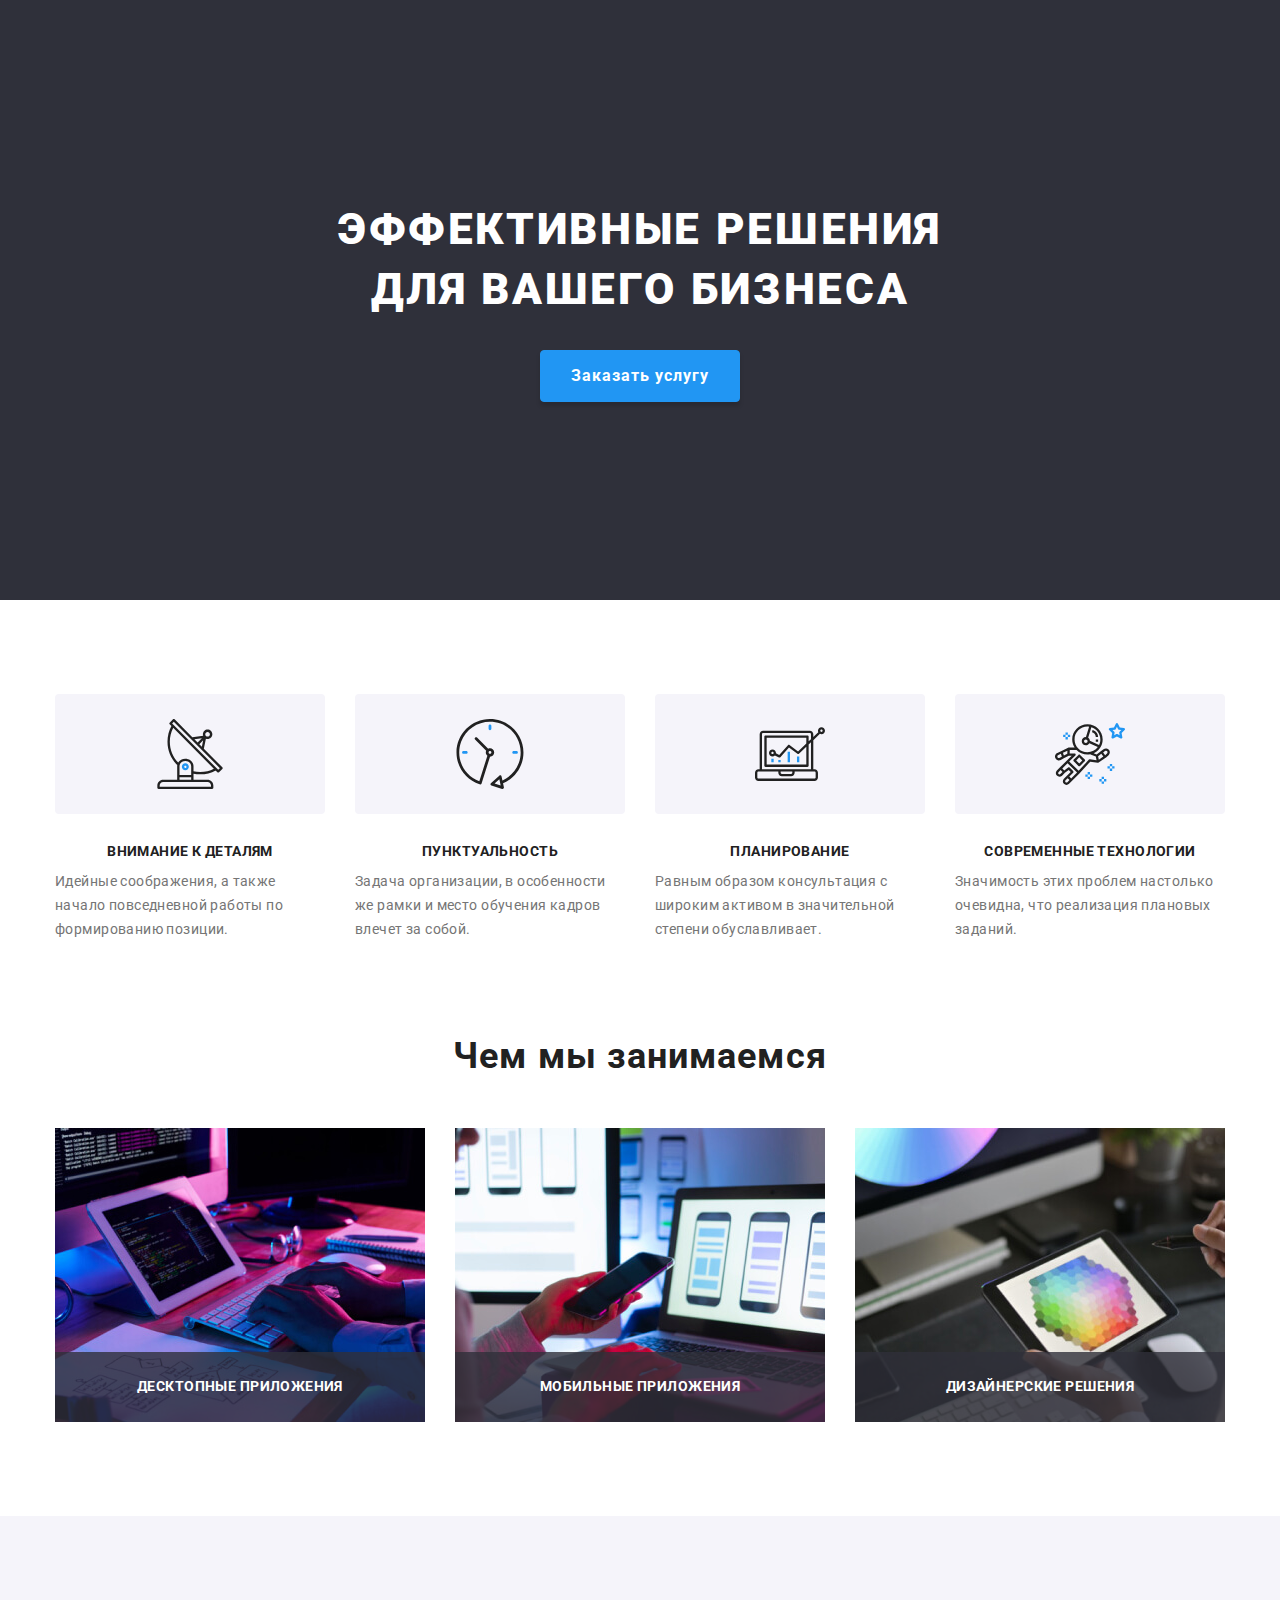
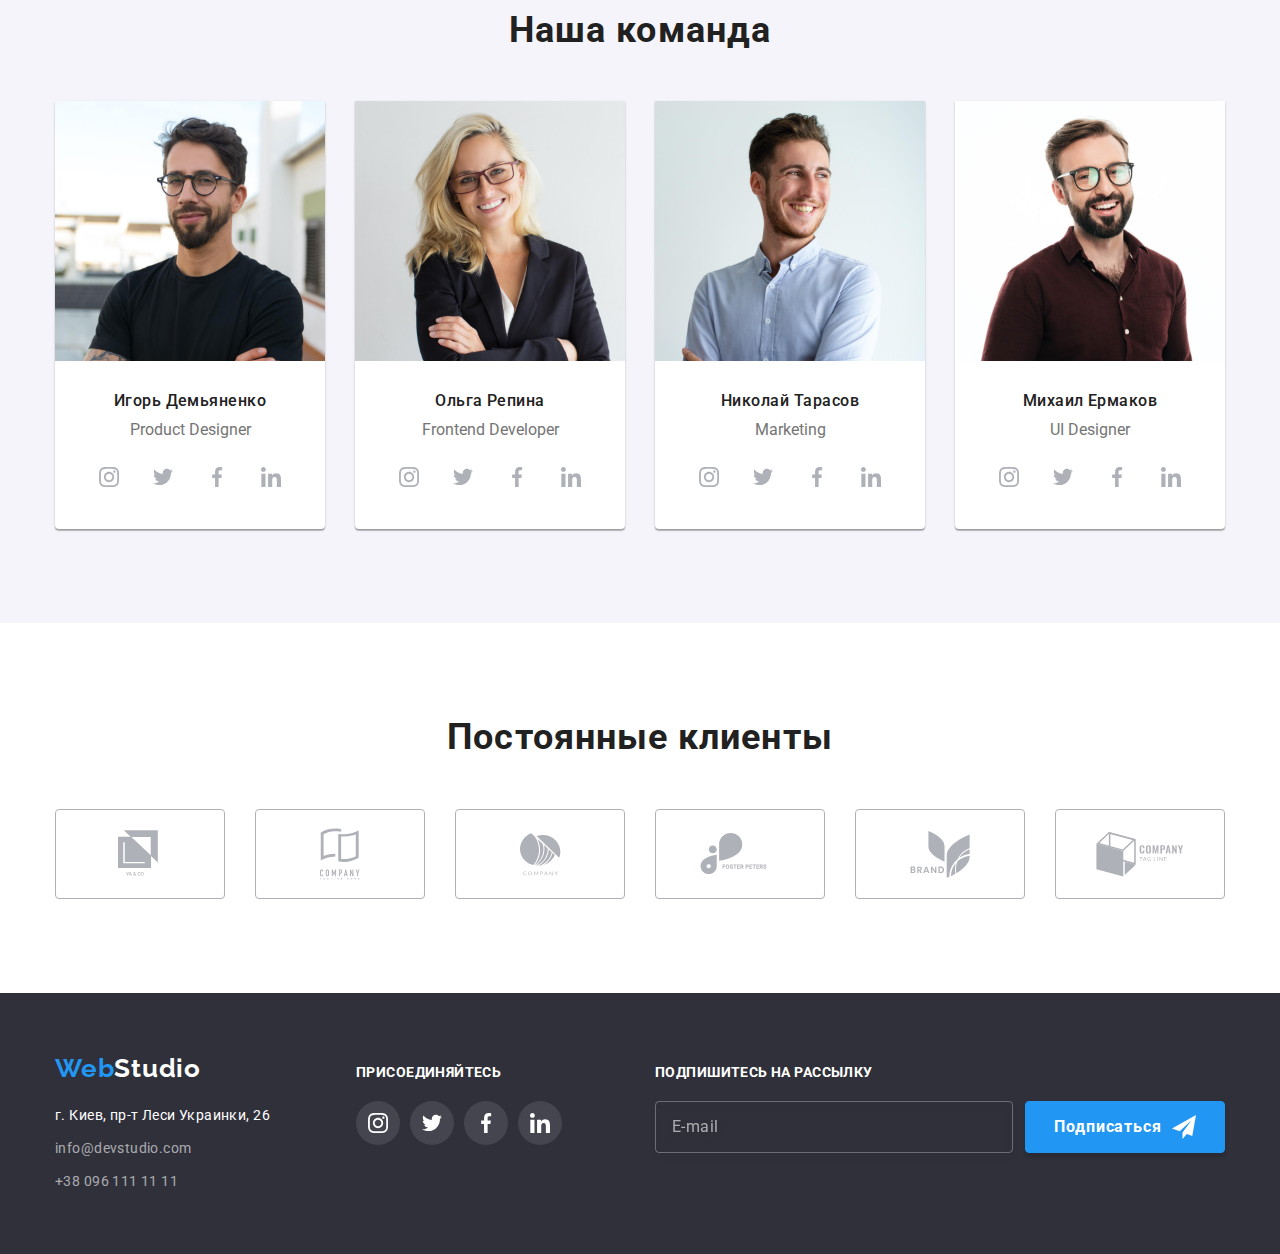
==== commit dd5c2600: "backdrop" ====
--- a/index.html
+++ b/index.html
@@ -131,12 +131,14 @@
             </div>
         </section> 
         <!--team-->
-        <!-- <section id="team" class="team section">
+        <section id="team" class="team section"> 
             <div class="container">
                 <h2 class="section-title">Наша команда</h2>
                 <ul class="team__list">
                     <li class="team__item">
-                        <img class="team-item__photo" src="./images/igor.jpg" alt="Продакт дизайнер игорь" width="270" height="260">
+                        <img class="team-item__photo" 
+                        src="./images/igor.jpg" 
+                        alt="Продакт дизайнер игорь" >
                         <div class="team-item__info">
                             <h3 class="team-item__name">Игорь Демьяненко</h3>
                             <p class="team-item__position" lang="en">Product Designer</p>
@@ -173,7 +175,9 @@
                         </div>
                     </li>
                     <li class="team__item">
-                        <img class="team-item__photo" src="./images/olga.jpg" alt="фронт-энд разработчик ольга" width="270" height="260">
+                        <img class="team-item__photo" 
+                        src="./images/olga.jpg" 
+                        alt="фронт-энд разработчик ольга">
                         <div class="team-item__info">
                             <h3 class="team-item__name">Ольга Репина</h3>
                             <p class="team-item__position" lang="en">Frontend Developer</p>
@@ -210,7 +214,9 @@
                         </div>
                     </li>
                     <li class="team__item">
-                        <img class="team-item__photo" src="./images/nikolay.jpg" alt="маркетолог николай" width="270" height="260">
+                        <img class="team-item__photo" 
+                        src="./images/nikolay.jpg" 
+                        alt="маркетолог николай">
                         <div class="team-item__info">
                             <h3 class="team-item__name">Николай Тарасов</h3>
                             <p class="team-item__position" lang="en">Marketing</p>
@@ -247,7 +253,9 @@
                         </div>
                     </li>
                     <li class="team__item">
-                        <img class="team-item__photo" src="./images/michail.jpg" alt="УИ дизайнер михаил" width="270" height="260">
+                        <img class="team-item__photo" 
+                        src="./images/michail.jpg" 
+                        alt="УИ дизайнер михаил">
                         <div class="team-item__info">
                             <h3 class="team-item__name">Михаил Ермаков</h3>
                             <p class="team-item__position" lang="en">UI Designer</p>
@@ -285,9 +293,9 @@
                     </li>           
                 </ul>
             </div>
-        </section> -->
+        </section>
         <!-- clients -->
-        <!-- <section class="clients section">
+        <section class="clients section">
             <div class="container">
                 <h2 class="section-title">Постоянные клиенты</h2>
                 <ul class="clients__list">
@@ -335,9 +343,9 @@
                     </li>
                 </ul>
             </div>
-        </section> -->
+        </section>
     </main>
-    <!-- <footer class="footer">
+    <footer class="footer">
         <div class="container">
             <div class="footer__wrap">
             <a class="logo" href="./index.html" ><span class="logo--accent">Web</span><span class="logo--inverse">Studio</span></a>
@@ -401,9 +409,8 @@
                 </div>
             </form>
         </div>
-    </footer> -->
-    <!-- modal button -->
-    <!-- <div class="backdrop is-hidden" data-modal>
+    </footer> 
+    <div class="backdrop is-hidden container" data-modal>
         <div class="modal">
             <button class="modal__btn-close" type="button" data-modal-close>
                 <svg class="icon-close" width="18px" height="18px">
@@ -442,10 +449,9 @@
                     <label class="checkbox__label" for="check">Соглашаюсь с рассылкой и принимаю<a class="policy-link" href="https://policies.google.com/terms?hl=ru-UA&fg=1">Условия договора</a></label>
                 </div>
                 <button class="main__btn" type="submit">Отправить</button>
-                
             </form>
         </div>
-    </div> -->
+    </div>
     <script src="./js/modal.js"></script>
 </body>
 </html>--- a/css/main.min.css
+++ b/css/main.min.css
@@ -1,2 +1,2 @@
-:root{--primary-text-color: #212121;--secondary-text-color: #757575;--accent-text-color: #2196f3;--reserve-text-color: #ffffff;--primary-font-family: 'Roboto', sans-serif;--secondary-font-family: 'Raleway', sans-serif;--card-set-gap: 30px;--timing-fn: 250ms cubic-bezier(0.4, 0, 0.2, 1)}.visually-hidden{position:absolute;width:1px;height:1px;margin:-1px;border:0;padding:0;white-space:nowrap;-webkit-clip-path:inset(100%);clip-path:inset(100%);clip:rect(0 0 0 0);overflow:hidden}html{-webkit-box-sizing:border-box;box-sizing:border-box}*,*::before,*::after{-webkit-box-sizing:inherit;box-sizing:inherit}body{font-family:var(--primary-font-family)}ul{list-style:none;padding:0;margin:0}h1,h2,h3,h4,h5,h6,p{margin:0}a{text-decoration:none}address{font-style:normal}img{display:block;max-width:100%;height:auto}textarea{resize:none}.container{padding:0 15px;margin:0 auto}@media screen and (min-width: 480px){.container{width:480px}}@media screen and (min-width: 768px){.container{width:768px}}@media screen and (min-width: 1200px){.container{width:1200px}}.section{padding-top:60px;padding-bottom:60px}@media screen and (min-width: 1200px){.section{padding-top:94px;padding-bottom:94px}}.section-title{margin-bottom:30px;font-weight:700;font-size:28px;line-height:1.18;text-align:center;letter-spacing:0.03em;color:var(--primary-text-color)}@media screen and (min-width: 1200px){.section-title{margin-bottom:50px;font-size:36px;line-height:1.16}}.logo{font-family:var(--secondary-font-family);color:#000000;font-weight:700;font-size:26px;line-height:1.19;letter-spacing:0.03em}.logo--accent{color:var(--accent-text-color)}.logo--inverse{color:var(--reserve-text-color)}.header{border-bottom:1px solid #ececec}.header .container{display:-webkit-box;display:-ms-flexbox;display:flex;-webkit-box-align:center;-ms-flex-align:center;align-items:center}.site-nav{display:-webkit-box;display:-ms-flexbox;display:flex;-webkit-box-align:center;-ms-flex-align:center;align-items:center}.site-nav__list{display:-webkit-box;display:-ms-flexbox;display:flex;-webkit-box-align:center;-ms-flex-align:center;align-items:center;margin-left:93px}.site-nav__item:not(:last-child),.contacts__item:not(:last-child){margin-right:50px}.contacts{display:-webkit-box;display:-ms-flexbox;display:flex;-webkit-box-align:center;-ms-flex-align:center;align-items:center;margin-left:auto}.site-nav__link{color:var(--primary-text-color)}.site-nav__link,.contacts__link{position:relative;padding-top:32px;padding-bottom:32px;font-weight:500;font-size:14px;line-height:1.14;letter-spacing:0.02em;-webkit-transition:color var(--timing-fn);transition:color var(--timing-fn)}.site-nav__link:hover,.site-nav__link:focus,.contacts__link:hover,.contacts__link:focus{color:var(--accent-text-color)}.current{color:var(--accent-text-color)}.current::after{content:'';position:absolute;left:0;bottom:0;display:block;width:100%;height:4px;background-color:var(--accent-text-color);border-radius:2px;-webkit-transform:translateY(25%);transform:translateY(25%)}.contacts__link{display:-webkit-box;display:-ms-flexbox;display:flex;-webkit-box-align:center;-ms-flex-align:center;align-items:center;color:var(--secondary-text-color)}.contacts__item{display:-webkit-box;display:-ms-flexbox;display:flex;-webkit-box-align:center;-ms-flex-align:center;align-items:center}.contacts__icon{margin-right:10px;fill:currentColor}.main__btn{display:-webkit-box;display:-ms-flexbox;display:flex;-webkit-box-pack:center;-ms-flex-pack:center;justify-content:center;-webkit-box-align:center;-ms-flex-align:center;align-items:center;margin:0 auto;padding:10px 0;min-width:200px;min-height:50px;border-radius:4px;border:1px solid var(--accent-text-color);cursor:pointer;font-weight:700;font-size:16px;line-height:1.87;letter-spacing:0.06em;color:var(--reserve-text-color);background-color:var(--accent-text-color);-webkit-box-shadow:0px 4px 4px rgba(0,0,0,0.15);box-shadow:0px 4px 4px rgba(0,0,0,0.15)}.modal__btn-close{position:absolute;top:8px;right:8px;display:-webkit-box;display:-ms-flexbox;display:flex;-webkit-box-pack:center;-ms-flex-pack:center;justify-content:center;-webkit-box-align:center;-ms-flex-align:center;align-items:center;cursor:pointer;width:30px;height:30px;border:1px solid rgba(0,0,0,0.1);border-radius:50%;background:#ffffff;fill:212121;-webkit-transition:fill var(--timing-fn);transition:fill var(--timing-fn)}.modal__btn-close:hover,.modal__btn-close:focus{fill:var(--accent-text-color)}.backdrop{position:fixed;top:0;left:0;min-width:100%;min-height:100%;background-color:rgba(0,0,0,0.2);opacity:1;-webkit-transition:opacity 700ms linear;transition:opacity 700ms linear}.backdrop.is-hidden{opacity:0;visibility:none;pointer-events:none}.modal{position:absolute;top:50%;left:50%;padding:40px;width:528px;height:581px;border-radius:4px;background-color:var(--reserve-text-color);-webkit-box-shadow:0px 1px 3px rgba(0,0,0,0.12),0px 1px 1px rgba(0,0,0,0.14),0px 2px 1px rgba(0,0,0,0.2);box-shadow:0px 1px 3px rgba(0,0,0,0.12),0px 1px 1px rgba(0,0,0,0.14),0px 2px 1px rgba(0,0,0,0.2);-webkit-transform:translate(-50%, -50%) scale(1);transform:translate(-50%, -50%) scale(1);-webkit-transition:-webkit-transform 700ms cubic-bezier(0.42, 0, 0.58, 1);transition:-webkit-transform 700ms cubic-bezier(0.42, 0, 0.58, 1);transition:transform 700ms cubic-bezier(0.42, 0, 0.58, 1);transition:transform 700ms cubic-bezier(0.42, 0, 0.58, 1), -webkit-transform 700ms cubic-bezier(0.42, 0, 0.58, 1)}.backdrop.is-hidden .modal{-webkit-transform:translate(-50%, -50%) scale(0);transform:translate(-50%, -50%) scale(0)}.modal-form__title{display:block;margin-bottom:12px;font-weight:700;font-size:20px;line-height:1.15;text-align:center;letter-spacing:0.03em;color:var(--primary-text-color)}.modal-form__field{position:relative;display:-webkit-box;display:-ms-flexbox;display:flex;-webkit-box-orient:vertical;-webkit-box-direction:normal;-ms-flex-direction:column;flex-direction:column;margin-bottom:10px}.modal-form__field .comment{margin-bottom:20px}.modal-form__label{margin-bottom:4px;font-size:12px;line-height:1.16;letter-spacing:0.01em;color:var(--secondary-text-color)}.modal-form__input{min-width:100%;height:40px;border:1px solid rgba(33,33,33,0.2);border-radius:4px;padding-left:42px;cursor:pointer;-webkit-transition:border-color var(--timing-fn);transition:border-color var(--timing-fn)}.modal-form__input:focus{border-color:var(--accent-text-color);outline:none}.modal-form__input:focus+.modal-form__icon{fill:var(--accent-text-color)}.textarea{height:120px;padding:12px 16px}.textarea::-webkit-input-placeholder{font-size:12px;line-height:1.16;letter-spacing:0.01em;color:rgba(117,117,117,0.5)}.textarea:-ms-input-placeholder{font-size:12px;line-height:1.16;letter-spacing:0.01em;color:rgba(117,117,117,0.5)}.textarea::-ms-input-placeholder{font-size:12px;line-height:1.16;letter-spacing:0.01em;color:rgba(117,117,117,0.5)}.textarea::placeholder{font-size:12px;line-height:1.16;letter-spacing:0.01em;color:rgba(117,117,117,0.5)}.modal-form__icon{position:absolute;bottom:11px;left:12px;fill:212121;-webkit-transition:fill var(--timing-fn);transition:fill var(--timing-fn)}.modal-form__checkbox{margin-bottom:30px}.checkbox__label{display:-webkit-box;display:-ms-flexbox;display:flex;-webkit-box-pack:center;-ms-flex-pack:center;justify-content:center;-webkit-box-align:center;-ms-flex-align:center;align-items:center;font-size:14px;line-height:1.71;letter-spacing:0.03em;color:var(--secondary-text-color)}.checkbox__label::before{content:'';display:inline-block;width:16px;height:15px;border:2px solid #212121;border-radius:2px;margin-right:7px;-webkit-transition:all var(--timing-fn);transition:all var(--timing-fn)}.checkbox__input:checked+.checkbox__label{background-color:var(--accent-text-color);background-image:url(../images/logo-checked.svg);background-size:contain;background-origin:border-box;border-color:transparent}.policy-link{text-decoration:underline;color:var(--accent-text-color);margin-left:5px}.checkbox__input{position:absolute;width:1px;height:1px;margin:-1px;border:0;padding:0;white-space:nowrap;-webkit-clip-path:inset(100%);clip-path:inset(100%);clip:rect(0 0 0 0);overflow:hidden}.hero{height:400px;padding-top:118px;padding-bottom:118px;margin:0 auto;text-align:center;background-color:#2f303a;background-position:center;background-repeat:no-repeat;background-size:cover}.hero__title{max-width:360px;margin-left:auto;margin-right:auto;font-weight:900;font-size:26px;line-height:1.62;letter-spacing:0.06em;text-transform:uppercase;color:var(--reserve-text-color);margin-bottom:30px}@media screen and (min-width: 320px) and (max-width: 767px){.hero{background-image:-webkit-gradient(linear, left top, left bottom, from(rgba(47,48,58,0.4)), to(rgba(47,48,58,0.4))),url(../images/hero/hero-mobile.jpg);background-image:linear-gradient(rgba(47,48,58,0.4), rgba(47,48,58,0.4)),url(../images/hero/hero-mobile.jpg)}}@media screen and (min-device-pixel-ratio: 2) and (min-width: 320px) and (max-width: 767px), screen and (-webkit-min-device-pixel-ratio: 2) and (min-width: 320px) and (max-width: 767px), screen and (min-resolution: 192dpi) and (min-width: 320px) and (max-width: 767px), screen and (min-resolution: 2dppx) and (min-width: 320px) and (max-width: 767px){.hero{background-image:-webkit-gradient(linear, left top, left bottom, from(rgba(47,48,58,0.4)), to(rgba(47,48,58,0.4))),url(../images/hero/hero-mobile@2x.jpg);background-image:linear-gradient(rgba(47,48,58,0.4), rgba(47,48,58,0.4)),url(../images/hero/hero-mobile@2x.jpg)}}@media screen and (min-width: 768px){.hero{background-image:-webkit-gradient(linear, left top, left bottom, from(rgba(47,48,58,0.4)), to(rgba(47,48,58,0.4))),url(../images/hero/hero-tablet.jpg);background-image:linear-gradient(rgba(47,48,58,0.4), rgba(47,48,58,0.4)),url(../images/hero/hero-tablet.jpg)}}@media screen and (min-device-pixel-ratio: 2) and (min-width: 768px), screen and (-webkit-min-device-pixel-ratio: 2) and (min-width: 768px), screen and (min-resolution: 192dpi) and (min-width: 768px), screen and (min-resolution: 2dppx) and (min-width: 768px){.hero{background-image:-webkit-gradient(linear, left top, left bottom, from(rgba(47,48,58,0.4)), to(rgba(47,48,58,0.4))),url(../images/hero/hero-tablet@2x.jpg);background-image:linear-gradient(rgba(47,48,58,0.4), rgba(47,48,58,0.4)),url(../images/hero/hero-tablet@2x.jpg)}}@media screen and (min-width: 1200px){.hero{max-width:1600px;height:600px;padding-top:200px;padding-bottom:200px;background-image:-webkit-gradient(linear, left top, left bottom, from(rgba(47,48,58,0.4)), to(rgba(47,48,58,0.4))),url(../images/hero/hero-desktop.jpg);background-image:linear-gradient(rgba(47,48,58,0.4), rgba(47,48,58,0.4)),url(../images/hero/hero-desktop.jpg)}.hero__title{max-width:696px;font-size:44px;line-height:1.36}}@media screen and (min-device-pixel-ratio: 2) and (min-width: 1200px), screen and (-webkit-min-device-pixel-ratio: 2) and (min-width: 1200px), screen and (min-resolution: 192dpi) and (min-width: 1200px), screen and (min-resolution: 2dppx) and (min-width: 1200px){.hero{background-image:-webkit-gradient(linear, left top, left bottom, from(rgba(47,48,58,0.4)), to(rgba(47,48,58,0.4))),url(../images/hero/hero-desktop@2x.jpg);background-image:linear-gradient(rgba(47,48,58,0.4), rgba(47,48,58,0.4)),url(../images/hero/hero-desktop@2x.jpg)}}.advantage-item__title{margin-bottom:10px;font-weight:700;font-size:14px;line-height:1.14;letter-spacing:0.03em;text-transform:uppercase;color:var(--primary-text-color);text-align:center}.advantage-item__description{font-weight:400;font-size:14px;line-height:1.71;letter-spacing:0.03em;color:var(--secondary-text-color)}.advantage__image{margin-bottom:30px;padding-top:25px;padding-bottom:25px;height:120px;background-color:#f5f4fa;border-radius:4px;text-align:center}.advantage-image__icon{width:70px;height:70px}@media screen and (min-width: 320px) and (max-width: 767px){.advantage__item:not(:last-child){margin-bottom:30px}}@media screen and (min-width: 768px) and (max-width: 1199px){.advantage__list{display:-webkit-box;display:-ms-flexbox;display:flex;-ms-flex-wrap:wrap;flex-wrap:wrap;margin-top:calc(-1 * var(--card-set-gap));margin-left:calc(-1 * var(--card-set-gap))}.advantage__item{margin-top:var(--card-set-gap);margin-left:var(--card-set-gap);-ms-flex-preferred-size:calc(100% / 2 - var(--card-set-gap));flex-basis:calc(100% / 2 - var(--card-set-gap))}}@media screen and (min-width: 1200px){.advantage__list{display:-webkit-box;display:-ms-flexbox;display:flex;-webkit-box-pack:justify;-ms-flex-pack:justify;justify-content:space-between;-webkit-box-align:start;-ms-flex-align:start;align-items:flex-start}.advantage__item{min-width:270px}.advantage__item:not(:last-child){margin-right:30px}}.services{display:none}@media screen and (min-width: 1200px){.services{display:block;padding-bottom:94px}.services__list{display:-webkit-box;display:-ms-flexbox;display:flex;-webkit-box-pack:justify;-ms-flex-pack:justify;justify-content:space-between}.services__item{position:relative}.services-item__title{position:absolute;left:0;bottom:0;padding-top:27px;padding-bottom:27px;width:100%;height:70px;background-color:rgba(47,48,58,0.8);color:var(--reserve-text-color);font-weight:700;font-size:14px;line-height:1.14;text-align:center;letter-spacing:0.03em;text-transform:uppercase;-webkit-transform:translateY(0);transform:translateY(0)}}.team{background:#f5f4fa}.team__list{display:-webkit-box;display:-ms-flexbox;display:flex;-webkit-box-pack:justify;-ms-flex-pack:justify;justify-content:space-between}.team__item{padding-bottom:30px;background-color:var(--reserve-text-color);-webkit-box-shadow:0px 1px 3px rgba(0,0,0,0.12),0px 1px 1px rgba(0,0,0,0.14),0px 2px 1px rgba(0,0,0,0.2);box-shadow:0px 1px 3px rgba(0,0,0,0.12),0px 1px 1px rgba(0,0,0,0.14),0px 2px 1px rgba(0,0,0,0.2);border-radius:0px 0px 4px 4px}.team-item__info{margin-top:30px;padding-right:32px;padding-left:32px}.team-item__name{font-weight:500;font-size:16px;line-height:1.19;text-align:center;letter-spacing:0.03em;color:var(--primary-text-color)}.team-item__position{margin-top:10px;font-size:16px;line-height:1.19;text-align:center;color:var(--secondary-text-color)}.team-item__social-list{display:-webkit-box;display:-ms-flexbox;display:flex;-webkit-box-pack:justify;-ms-flex-pack:justify;justify-content:space-between;margin-top:16px}.social-list__link{display:-webkit-box;display:-ms-flexbox;display:flex;-webkit-box-pack:center;-ms-flex-pack:center;justify-content:center;-webkit-box-align:center;-ms-flex-align:center;align-items:center;width:44px;height:44px;border-radius:50%;color:#afb1b8;-webkit-transition:color var(--timing-fn),background-color var(--timing-fn);transition:color var(--timing-fn),background-color var(--timing-fn)}.social-list__link:hover,.social-list__link:focus{background-color:var(--accent-text-color);color:var(--reserve-text-color)}.social-list__icon{fill:currentColor}.clients__list{display:-webkit-box;display:-ms-flexbox;display:flex;-webkit-box-align:start;-ms-flex-align:start;align-items:flex-start;-webkit-box-pack:justify;-ms-flex-pack:justify;justify-content:space-between}.clients__item:not(:last-child){margin-right:30px}.clients__link{display:-webkit-box;display:-ms-flexbox;display:flex;-webkit-box-pack:center;-ms-flex-pack:center;justify-content:center;-webkit-box-align:center;-ms-flex-align:center;align-items:center;color:#afb1b8;width:170px;height:90px;border:1px solid;border-radius:4px;-webkit-transition:color var(--timing-fn),border-color var(--timing-fn);transition:color var(--timing-fn),border-color var(--timing-fn)}.clients__link:hover,.clients__link:focus{color:var(--accent-text-color);border-color:var(--accent-text-color)}.clients__logo{fill:currentColor}
+:root{--primary-text-color: #212121;--secondary-text-color: #757575;--accent-text-color: #2196f3;--reserve-text-color: #ffffff;--primary-font-family: 'Roboto', sans-serif;--secondary-font-family: 'Raleway', sans-serif;--card-set-gap: 30px;--timing-fn: 250ms cubic-bezier(0.4, 0, 0.2, 1)}.visually-hidden{position:absolute;width:1px;height:1px;margin:-1px;border:0;padding:0;white-space:nowrap;-webkit-clip-path:inset(100%);clip-path:inset(100%);clip:rect(0 0 0 0);overflow:hidden}html{-webkit-box-sizing:border-box;box-sizing:border-box}*,*::before,*::after{-webkit-box-sizing:inherit;box-sizing:inherit}body{font-family:var(--primary-font-family)}ul{list-style:none;padding:0;margin:0}h1,h2,h3,h4,h5,h6,p{margin:0}a{text-decoration:none}address{font-style:normal}img{display:block;max-width:100%;height:auto}textarea{resize:none}.container{width:100%;padding:0 15px;margin:0 auto}@media screen and (min-width: 480px){.container{width:480px}}@media screen and (min-width: 768px){.container{width:768px}}@media screen and (min-width: 1200px){.container{width:1200px}}.section{padding-top:60px;padding-bottom:60px}@media screen and (min-width: 1200px){.section{padding-top:94px;padding-bottom:94px}}.section-title{margin-bottom:30px;font-weight:700;font-size:28px;line-height:1.18;text-align:center;letter-spacing:0.03em;color:var(--primary-text-color)}@media screen and (min-width: 1200px){.section-title{margin-bottom:50px;font-size:36px;line-height:1.16}}.logo{font-family:var(--secondary-font-family);color:#000000;font-weight:700;font-size:26px;line-height:1.19;letter-spacing:0.03em}.logo--accent{color:var(--accent-text-color)}.logo--inverse{color:var(--reserve-text-color)}.header{border-bottom:1px solid #ececec}.header .container{display:-webkit-box;display:-ms-flexbox;display:flex;-webkit-box-align:center;-ms-flex-align:center;align-items:center}.site-nav{display:-webkit-box;display:-ms-flexbox;display:flex;-webkit-box-align:center;-ms-flex-align:center;align-items:center}.site-nav__list{display:-webkit-box;display:-ms-flexbox;display:flex;-webkit-box-align:center;-ms-flex-align:center;align-items:center;margin-left:93px}.site-nav__item:not(:last-child),.contacts__item:not(:last-child){margin-right:50px}.contacts{display:-webkit-box;display:-ms-flexbox;display:flex;-webkit-box-align:center;-ms-flex-align:center;align-items:center;margin-left:auto}.site-nav__link{color:var(--primary-text-color)}.site-nav__link,.contacts__link{position:relative;padding-top:32px;padding-bottom:32px;font-weight:500;font-size:14px;line-height:1.14;letter-spacing:0.02em;-webkit-transition:color var(--timing-fn);transition:color var(--timing-fn)}.site-nav__link:hover,.site-nav__link:focus,.contacts__link:hover,.contacts__link:focus{color:var(--accent-text-color)}.current{color:var(--accent-text-color)}.current::after{content:'';position:absolute;left:0;bottom:0;display:block;width:100%;height:4px;background-color:var(--accent-text-color);border-radius:2px;-webkit-transform:translateY(25%);transform:translateY(25%)}.contacts__link{display:-webkit-box;display:-ms-flexbox;display:flex;-webkit-box-align:center;-ms-flex-align:center;align-items:center;color:var(--secondary-text-color)}.contacts__item{display:-webkit-box;display:-ms-flexbox;display:flex;-webkit-box-align:center;-ms-flex-align:center;align-items:center}.contacts__icon{margin-right:10px;fill:currentColor}.footer{padding-top:60px;padding-bottom:60px;background:#2f303a;text-align:center}.footer-address__list{margin-top:20px}.footer-address__item:not(:last-child){margin-bottom:8px}.footer-address__link{font-size:14px;line-height:1.71;letter-spacing:0.03em;color:rgba(255,255,255,0.6)}.footer-address__link.map{color:var(--reserve-text-color)}.footer-social__title,.subscription__title{display:inline-block;margin-bottom:20px;font-weight:700;font-size:14px;line-height:1.14;letter-spacing:0.03em;text-transform:uppercase;color:var(--reserve-text-color)}.footer-social__list{display:-webkit-box;display:-ms-flexbox;display:flex;-webkit-box-pack:center;-ms-flex-pack:center;justify-content:center}.footer-social__item:not(:last-child){margin-right:10px}.footer-social__link{display:-webkit-box;display:-ms-flexbox;display:flex;-webkit-box-pack:center;-ms-flex-pack:center;justify-content:center;-webkit-box-align:center;-ms-flex-align:center;align-items:center;width:44px;height:44px;border-radius:50%;background-color:rgba(255,255,255,0.1);color:var(--reserve-text-color);-webkit-transition:background-color var(--timing-fn);transition:background-color var(--timing-fn)}.footer-social__link:hover,.footer-social__link:focus{background-color:var(--accent-text-color)}.footer-social__logo{fill:currentColor}.subscription-btn__icon{margin-left:10px;fill:currentColor}.subscription__input{margin-bottom:20px;padding:15px 16px;min-width:100%;min-height:50px;border:1px solid rgba(255,255,255,0.3);-webkit-filter:drop-shadow(0px 4px 4px rgba(0,0,0,0.15));filter:drop-shadow(0px 4px 4px rgba(0,0,0,0.15));border-radius:4px;background-color:transparent;color:#ffffff;-webkit-transition:outline var(--timing-fn);transition:outline var(--timing-fn)}.subscription__input:focus{outline:1px solid var(--accent-text-color)}.subscription__input::-webkit-input-placeholder{font-size:16px;line-height:1.25;letter-spacing:0.03em;color:rgba(255,255,255,0.6)}.subscription__input:-ms-input-placeholder{font-size:16px;line-height:1.25;letter-spacing:0.03em;color:rgba(255,255,255,0.6)}.subscription__input::-ms-input-placeholder{font-size:16px;line-height:1.25;letter-spacing:0.03em;color:rgba(255,255,255,0.6)}.subscription__input::placeholder{font-size:16px;line-height:1.25;letter-spacing:0.03em;color:rgba(255,255,255,0.6)}@media screen and (max-width: 767px){.footer__social,.subscription{margin-top:60px}}@media screen and (min-width: 768px) and (max-width: 1199px){.subscription__input{min-width:450px}.footer .container{display:-webkit-box;display:-ms-flexbox;display:flex;-ms-flex-wrap:wrap;flex-wrap:wrap;-webkit-box-pack:center;-ms-flex-pack:center;justify-content:center}.footer__wrap{margin-right:165px}.subscription{margin-top:60px}}@media screen and (min-width: 1200px){.footer{text-align:start}.footer .container{display:-webkit-box;display:-ms-flexbox;display:flex;-webkit-box-pack:start;-ms-flex-pack:start;justify-content:start;-webkit-box-align:baseline;-ms-flex-align:baseline;align-items:baseline}.footer__wrap{width:231px}.footer-address__item:not(:last-child){margin-bottom:9px}.footer__social{margin-left:70px}.subscription{display:block;margin-left:93px;width:570px}.subscription__wrap{display:-webkit-box;display:-ms-flexbox;display:flex}.subscription__input{margin-bottom:0;margin-right:12px;min-width:358px}}.main__btn{display:-webkit-box;display:-ms-flexbox;display:flex;-webkit-box-pack:center;-ms-flex-pack:center;justify-content:center;-webkit-box-align:center;-ms-flex-align:center;align-items:center;margin:0 auto;padding:10px 0;min-width:200px;min-height:50px;border-radius:4px;border:1px solid var(--accent-text-color);cursor:pointer;font-weight:700;font-size:16px;line-height:1.87;letter-spacing:0.06em;color:var(--reserve-text-color);background-color:var(--accent-text-color);-webkit-box-shadow:0px 4px 4px rgba(0,0,0,0.15);box-shadow:0px 4px 4px rgba(0,0,0,0.15)}.backdrop{position:fixed;top:0;left:0;width:100%;min-height:100%;background-color:rgba(0,0,0,0.2);opacity:1;-webkit-transition:opacity 700ms linear;transition:opacity 700ms linear;display:-webkit-box;display:-ms-flexbox;display:flex;-webkit-box-pack:center;-ms-flex-pack:center;justify-content:center;-webkit-box-align:center;-ms-flex-align:center;align-items:center}.backdrop.is-hidden{opacity:0;visibility:none;pointer-events:none}.modal{position:relative;padding:40px;border-radius:4px;background-color:var(--reserve-text-color);-webkit-box-shadow:0px 1px 3px rgba(0,0,0,0.12),0px 1px 1px rgba(0,0,0,0.14),0px 2px 1px rgba(0,0,0,0.2);box-shadow:0px 1px 3px rgba(0,0,0,0.12),0px 1px 1px rgba(0,0,0,0.14),0px 2px 1px rgba(0,0,0,0.2);-webkit-transform:scale(1);transform:scale(1);-webkit-transition:-webkit-transform 700ms cubic-bezier(0.42, 0, 0.58, 1);transition:-webkit-transform 700ms cubic-bezier(0.42, 0, 0.58, 1);transition:transform 700ms cubic-bezier(0.42, 0, 0.58, 1);transition:transform 700ms cubic-bezier(0.42, 0, 0.58, 1), -webkit-transform 700ms cubic-bezier(0.42, 0, 0.58, 1)}.backdrop.is-hidden .modal{-webkit-transform:scale(0);transform:scale(0)}.modal__btn-close{position:absolute;top:8px;right:8px;display:-webkit-box;display:-ms-flexbox;display:flex;-webkit-box-pack:center;-ms-flex-pack:center;justify-content:center;-webkit-box-align:center;-ms-flex-align:center;align-items:center;cursor:pointer;width:30px;height:30px;border:1px solid rgba(0,0,0,0.1);border-radius:50%;background:#ffffff;fill:212121;-webkit-transition:fill var(--timing-fn);transition:fill var(--timing-fn)}.modal__btn-close:hover,.modal__btn-close:focus{fill:var(--accent-text-color)}@media screen and (max-width: 1199px){.modal{width:450px;height:609px}}@media screen and (min-width: 1200px){.modal{width:528px;height:581px}}.hero{height:400px;padding-top:118px;padding-bottom:118px;margin:0 auto;text-align:center;background-color:#2f303a;background-position:center;background-repeat:no-repeat;background-size:cover}.hero__title{max-width:360px;margin-left:auto;margin-right:auto;font-weight:900;font-size:26px;line-height:1.62;letter-spacing:0.06em;text-transform:uppercase;color:var(--reserve-text-color);margin-bottom:30px}@media screen and (min-width: 320px) and (max-width: 767px){.hero{background-image:-webkit-gradient(linear, left top, left bottom, from(rgba(47,48,58,0.4)), to(rgba(47,48,58,0.4))),url(../images/hero/hero-mobile.jpg);background-image:linear-gradient(rgba(47,48,58,0.4), rgba(47,48,58,0.4)),url(../images/hero/hero-mobile.jpg)}}@media screen and (min-device-pixel-ratio: 2) and (min-width: 320px) and (max-width: 767px), screen and (-webkit-min-device-pixel-ratio: 2) and (min-width: 320px) and (max-width: 767px), screen and (min-resolution: 192dpi) and (min-width: 320px) and (max-width: 767px), screen and (min-resolution: 2dppx) and (min-width: 320px) and (max-width: 767px){.hero{background-image:-webkit-gradient(linear, left top, left bottom, from(rgba(47,48,58,0.4)), to(rgba(47,48,58,0.4))),url(../images/hero/hero-mobile@2x.jpg);background-image:linear-gradient(rgba(47,48,58,0.4), rgba(47,48,58,0.4)),url(../images/hero/hero-mobile@2x.jpg)}}@media screen and (min-width: 768px){.hero{background-image:-webkit-gradient(linear, left top, left bottom, from(rgba(47,48,58,0.4)), to(rgba(47,48,58,0.4))),url(../images/hero/hero-tablet.jpg);background-image:linear-gradient(rgba(47,48,58,0.4), rgba(47,48,58,0.4)),url(../images/hero/hero-tablet.jpg)}}@media screen and (min-device-pixel-ratio: 2) and (min-width: 768px), screen and (-webkit-min-device-pixel-ratio: 2) and (min-width: 768px), screen and (min-resolution: 192dpi) and (min-width: 768px), screen and (min-resolution: 2dppx) and (min-width: 768px){.hero{background-image:-webkit-gradient(linear, left top, left bottom, from(rgba(47,48,58,0.4)), to(rgba(47,48,58,0.4))),url(../images/hero/hero-tablet@2x.jpg);background-image:linear-gradient(rgba(47,48,58,0.4), rgba(47,48,58,0.4)),url(../images/hero/hero-tablet@2x.jpg)}}@media screen and (min-width: 1200px){.hero{max-width:1600px;height:600px;padding-top:200px;padding-bottom:200px;background-image:-webkit-gradient(linear, left top, left bottom, from(rgba(47,48,58,0.4)), to(rgba(47,48,58,0.4))),url(../images/hero/hero-desktop.jpg);background-image:linear-gradient(rgba(47,48,58,0.4), rgba(47,48,58,0.4)),url(../images/hero/hero-desktop.jpg)}.hero__title{max-width:696px;font-size:44px;line-height:1.36}}@media screen and (min-device-pixel-ratio: 2) and (min-width: 1200px), screen and (-webkit-min-device-pixel-ratio: 2) and (min-width: 1200px), screen and (min-resolution: 192dpi) and (min-width: 1200px), screen and (min-resolution: 2dppx) and (min-width: 1200px){.hero{background-image:-webkit-gradient(linear, left top, left bottom, from(rgba(47,48,58,0.4)), to(rgba(47,48,58,0.4))),url(../images/hero/hero-desktop@2x.jpg);background-image:linear-gradient(rgba(47,48,58,0.4), rgba(47,48,58,0.4)),url(../images/hero/hero-desktop@2x.jpg)}}.advantage-item__title{margin-bottom:10px;font-weight:700;font-size:14px;line-height:1.14;letter-spacing:0.03em;text-transform:uppercase;color:var(--primary-text-color);text-align:center}.advantage-item__description{font-weight:400;font-size:14px;line-height:1.71;letter-spacing:0.03em;color:var(--secondary-text-color)}.advantage__image{margin-bottom:30px;padding-top:25px;padding-bottom:25px;height:120px;background-color:#f5f4fa;border-radius:4px;text-align:center}.advantage-image__icon{width:70px;height:70px}@media screen and (min-width: 320px) and (max-width: 767px){.advantage__item:not(:last-child){margin-bottom:30px}}@media screen and (min-width: 768px) and (max-width: 1199px){.advantage__list{display:-webkit-box;display:-ms-flexbox;display:flex;-ms-flex-wrap:wrap;flex-wrap:wrap;margin-top:calc(-1 * var(--card-set-gap));margin-left:calc(-1 * var(--card-set-gap))}.advantage__item{margin-top:var(--card-set-gap);margin-left:var(--card-set-gap);-ms-flex-preferred-size:calc(100% / 2 - var(--card-set-gap));flex-basis:calc(100% / 2 - var(--card-set-gap))}}@media screen and (min-width: 1200px){.advantage__list{display:-webkit-box;display:-ms-flexbox;display:flex;-webkit-box-pack:justify;-ms-flex-pack:justify;justify-content:space-between;-webkit-box-align:start;-ms-flex-align:start;align-items:flex-start}.advantage__item{min-width:270px}.advantage__item:not(:last-child){margin-right:30px}}.services{display:none}@media screen and (min-width: 1200px){.services{display:block;padding-bottom:94px}.services__list{display:-webkit-box;display:-ms-flexbox;display:flex;-webkit-box-pack:justify;-ms-flex-pack:justify;justify-content:space-between}.services__item{position:relative}.services-item__title{position:absolute;left:0;bottom:0;padding-top:27px;padding-bottom:27px;width:100%;height:70px;background-color:rgba(47,48,58,0.8);color:var(--reserve-text-color);font-weight:700;font-size:14px;line-height:1.14;text-align:center;letter-spacing:0.03em;text-transform:uppercase;-webkit-transform:translateY(0);transform:translateY(0)}}.team{background:#f5f4fa}.team__item{padding-bottom:24px;background-color:var(--reserve-text-color);-webkit-box-shadow:0px 1px 3px rgba(0,0,0,0.12),0px 1px 1px rgba(0,0,0,0.14),0px 2px 1px rgba(0,0,0,0.2);box-shadow:0px 1px 3px rgba(0,0,0,0.12),0px 1px 1px rgba(0,0,0,0.14),0px 2px 1px rgba(0,0,0,0.2);border-radius:0px 0px 4px 4px}@media screen and (max-width: 767px){.team__item:not(:last-child){margin-bottom:30px}}.team-item__info{margin-top:30px}.team-item__name{font-weight:500;font-size:16px;line-height:1.19;text-align:center;letter-spacing:0.03em;color:var(--primary-text-color)}.team-item__position{margin-top:10px;font-size:16px;line-height:1.19;text-align:center;color:var(--secondary-text-color)}.team-item__social-list{display:-webkit-box;display:-ms-flexbox;display:flex;-webkit-box-pack:center;-ms-flex-pack:center;justify-content:center;margin-top:16px}.social-list__item:not(:last-child){margin-right:10px}.social-list__link{display:-webkit-box;display:-ms-flexbox;display:flex;-webkit-box-pack:center;-ms-flex-pack:center;justify-content:center;-webkit-box-align:center;-ms-flex-align:center;align-items:center;width:44px;height:44px;border-radius:50%;color:#afb1b8;-webkit-transition:color var(--timing-fn),background-color var(--timing-fn);transition:color var(--timing-fn),background-color var(--timing-fn)}.social-list__link:hover,.social-list__link:focus{background-color:var(--accent-text-color);color:var(--reserve-text-color)}.social-list__icon{fill:currentColor}@media screen and (min-width: 768px) and (max-width: 1199px){.team__list{display:-webkit-box;display:-ms-flexbox;display:flex;-ms-flex-wrap:wrap;flex-wrap:wrap;margin-top:calc(-1 * var(--card-set-gap));margin-left:calc(-1 * var(--card-set-gap))}.team__item{margin-top:var(--card-set-gap);margin-left:var(--card-set-gap);-ms-flex-preferred-size:calc(100% / 2 - var(--card-set-gap));flex-basis:calc(100% / 2 - var(--card-set-gap))}}@media screen and (min-width: 1200px){.team__list{display:-webkit-box;display:-ms-flexbox;display:flex;-webkit-box-pack:justify;-ms-flex-pack:justify;justify-content:space-between}.team__item{padding-bottom:30px}.team-item__photo{width:270px;height:260px}}.clients__link{display:-webkit-box;display:-ms-flexbox;display:flex;-webkit-box-pack:center;-ms-flex-pack:center;justify-content:center;-webkit-box-align:center;-ms-flex-align:center;align-items:center;color:#afb1b8;height:90px;border:1px solid;border-radius:4px;-webkit-transition:color var(--timing-fn),border-color var(--timing-fn);transition:color var(--timing-fn),border-color var(--timing-fn)}.clients__link:hover,.clients__link:focus{color:var(--accent-text-color);border-color:var(--accent-text-color)}.clients__logo{fill:currentColor}@media screen and (max-width: 767px){.clients__list{display:-webkit-box;display:-ms-flexbox;display:flex;-ms-flex-wrap:wrap;flex-wrap:wrap;margin-top:calc(-1 * var(--card-set-gap));margin-left:calc(-1 * var(--card-set-gap))}.clients__item{margin-top:var(--card-set-gap);margin-left:var(--card-set-gap);-ms-flex-preferred-size:calc(100% / 2 - var(--card-set-gap));flex-basis:calc(100% / 2 - var(--card-set-gap))}}@media screen and (min-width: 768px) and (max-width: 1199px){.clients__list{display:-webkit-box;display:-ms-flexbox;display:flex;-ms-flex-wrap:wrap;flex-wrap:wrap;margin-top:calc(-1 * var(--card-set-gap));margin-left:calc(-1 * var(--card-set-gap))}.clients__item{margin-top:var(--card-set-gap);margin-left:var(--card-set-gap);-ms-flex-preferred-size:calc(100% / 3 - var(--card-set-gap));flex-basis:calc(100% / 3 - var(--card-set-gap))}}@media screen and (min-width: 1200px){.clients__list{display:-webkit-box;display:-ms-flexbox;display:flex;-webkit-box-align:start;-ms-flex-align:start;align-items:flex-start}.clients__item:not(:last-child){margin-right:30px}.clients__link{width:170px}}
 /*# sourceMappingURL=main.min.css.map */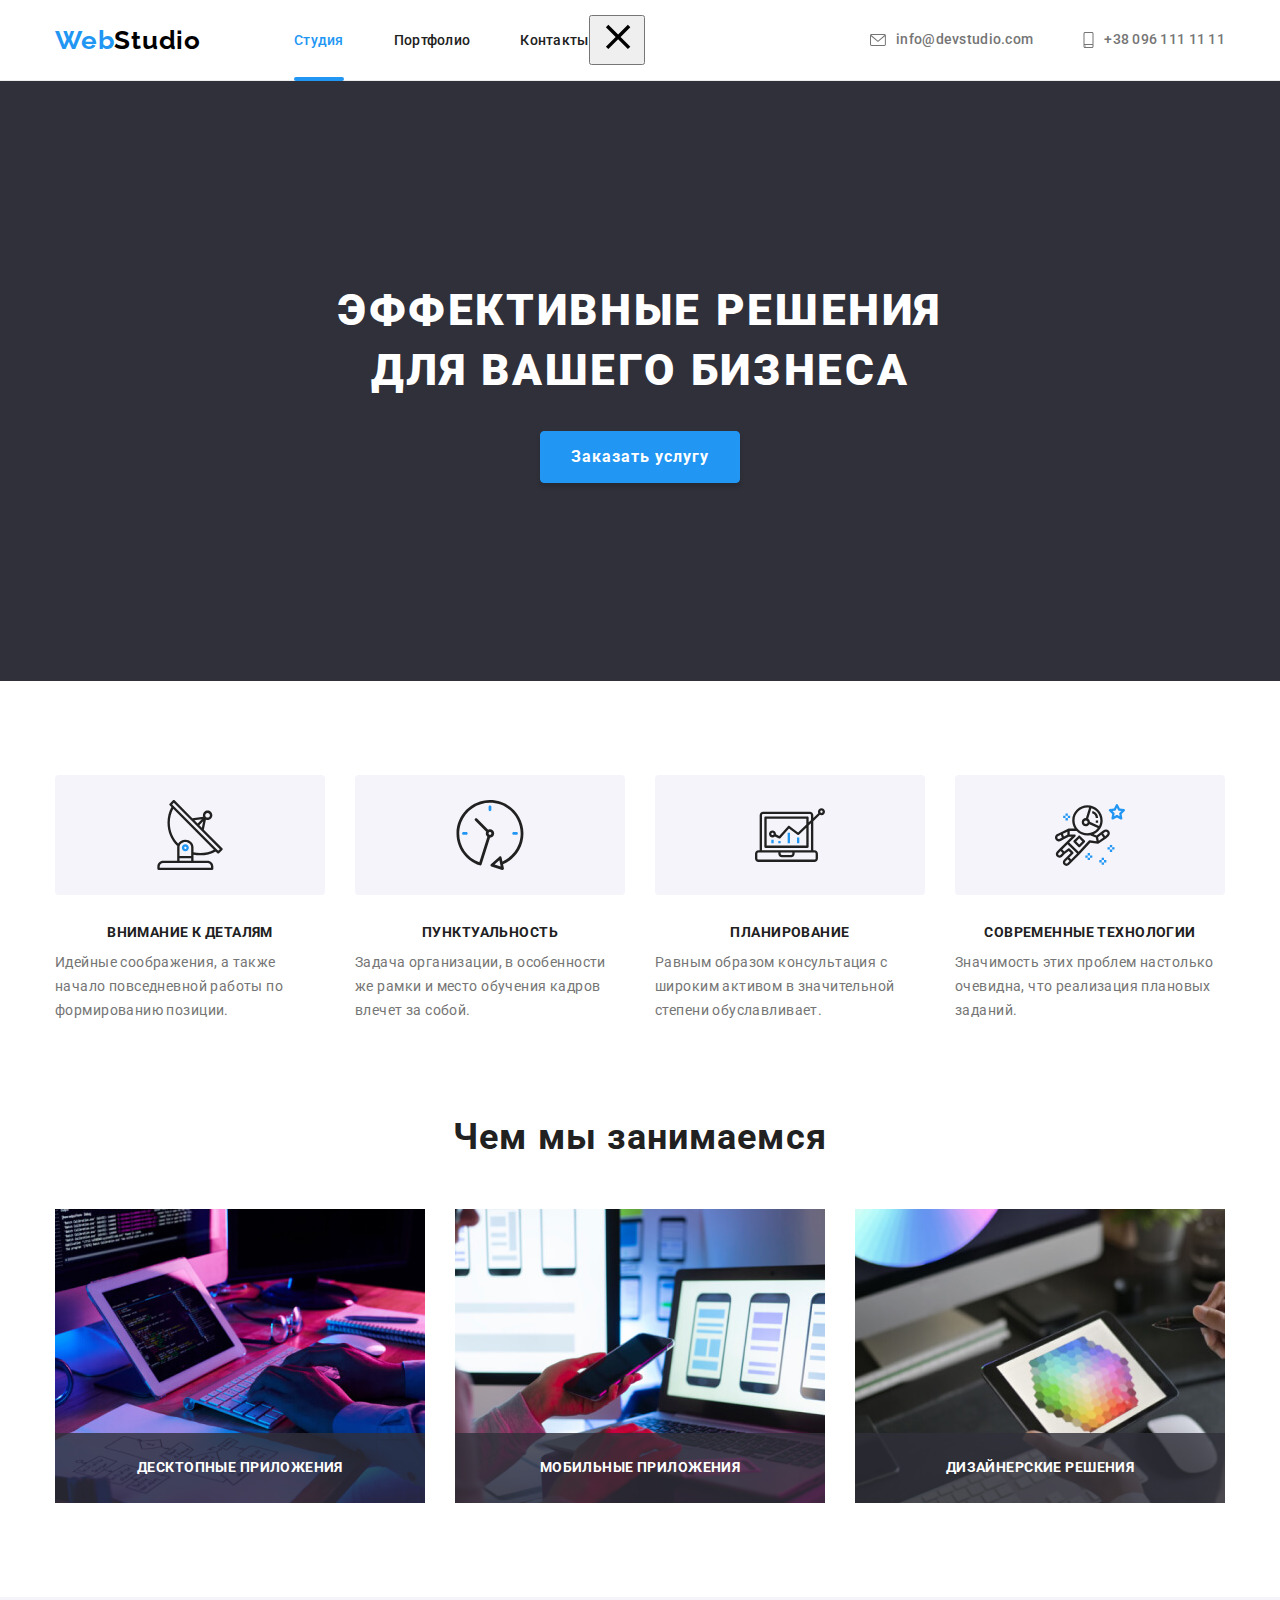
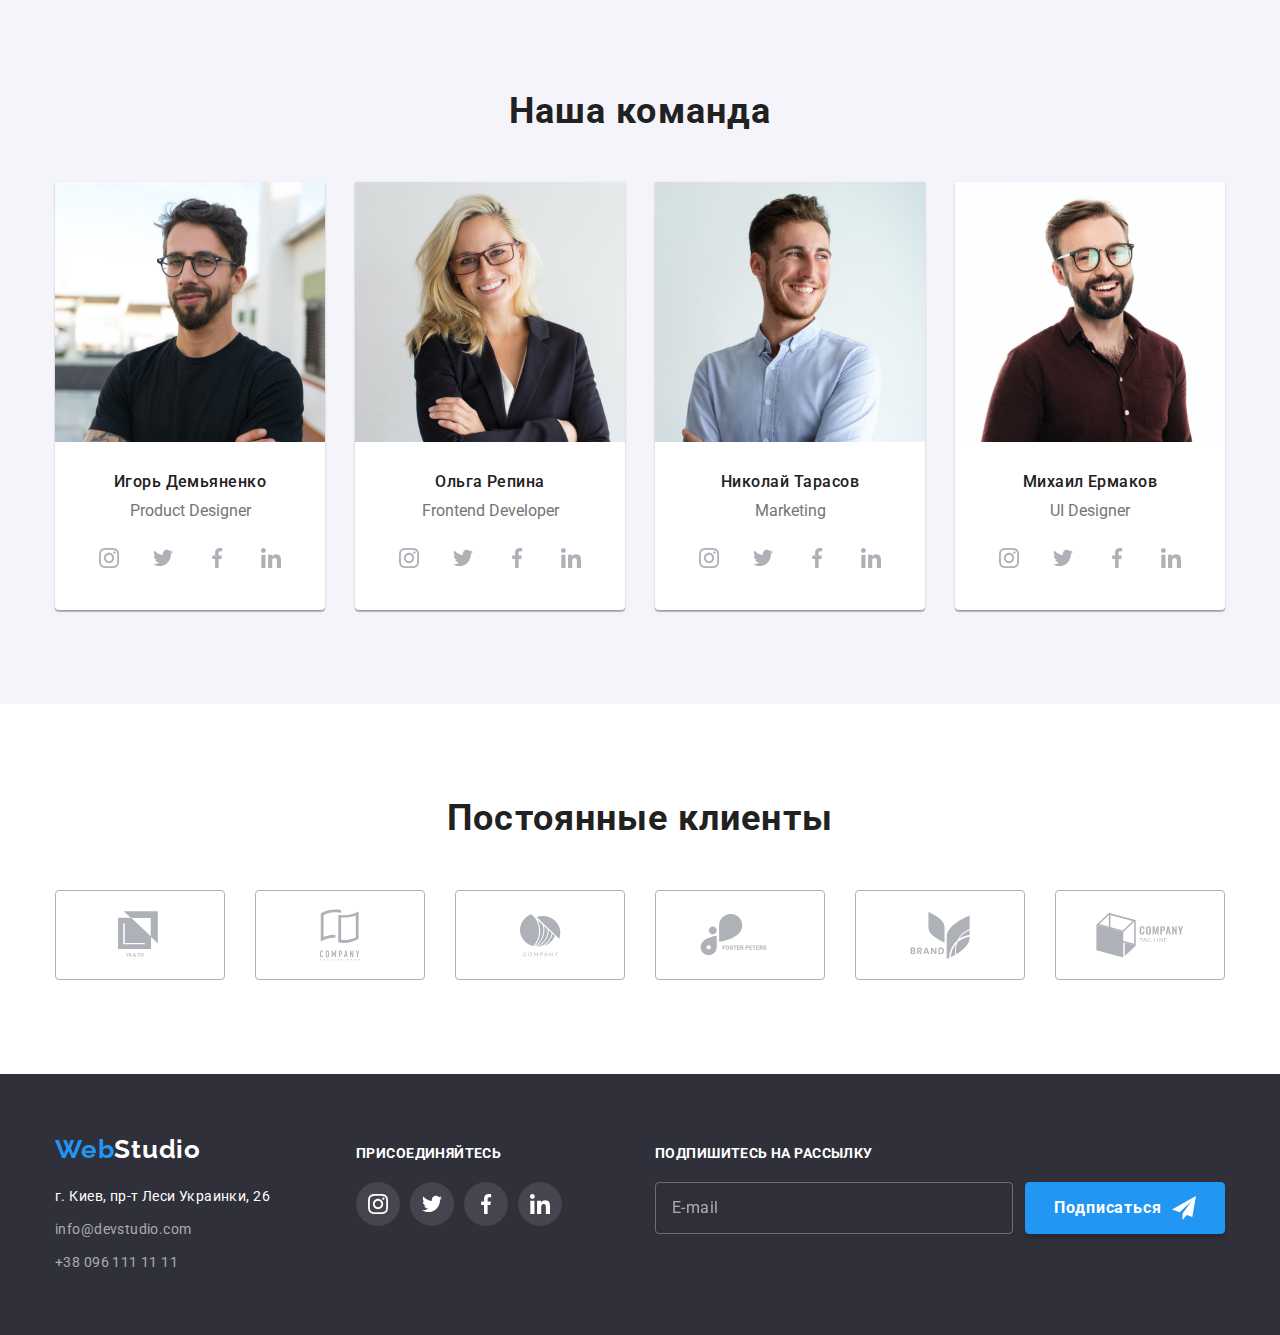
==== commit d564a483: "added menu button" ====
--- a/index.html
+++ b/index.html
@@ -10,7 +10,7 @@
     <title>WebStudio</title>
 </head>
 <body>
-    <!-- <header class="header">
+    <header class="header">
         <div class="container">
         <nav class="site-nav">
             <a class="logo" href="./index.html"><span class="logo--accent">Web</span>Studio</a>
@@ -22,6 +22,12 @@
                 <li class="site-nav__item"> 
                     <a class="site-nav__link" href="#team">Контакты</a></li>
             </ul>
+            <button type="button" class="menu-button">
+                <svg class="mobile-menu"width="40" height="40">
+                    <use href="./images/sprite.svg#icon-menu"></use>
+                    <use href="./images/sprite.svg#icon-close"></use>
+                </svg>
+            </button>
         </nav>    
         <ul class="contacts">
             <li class="contacts__item">
@@ -42,7 +48,7 @@
             </li>
         </ul>
         </div>
-    </header>    -->
+    </header> 
     <main>
         <!--hero-->
         <section class="hero">
@@ -413,7 +419,7 @@
     <div class="backdrop is-hidden container" data-modal>
         <div class="modal">
             <button class="modal__btn-close" type="button" data-modal-close>
-                <svg class="icon-close" width="18px" height="18px">
+                <svg class="icon-close" width="30" height="30">
                     <use href="./images/sprite.svg#icon-close"></use>
                 </svg>
             </button>
--- a/css/main.min.css
+++ b/css/main.min.css
@@ -1,2 +1,2 @@
-:root{--primary-text-color: #212121;--secondary-text-color: #757575;--accent-text-color: #2196f3;--reserve-text-color: #ffffff;--primary-font-family: 'Roboto', sans-serif;--secondary-font-family: 'Raleway', sans-serif;--card-set-gap: 30px;--timing-fn: 250ms cubic-bezier(0.4, 0, 0.2, 1)}.visually-hidden{position:absolute;width:1px;height:1px;margin:-1px;border:0;padding:0;white-space:nowrap;-webkit-clip-path:inset(100%);clip-path:inset(100%);clip:rect(0 0 0 0);overflow:hidden}html{-webkit-box-sizing:border-box;box-sizing:border-box}*,*::before,*::after{-webkit-box-sizing:inherit;box-sizing:inherit}body{font-family:var(--primary-font-family)}ul{list-style:none;padding:0;margin:0}h1,h2,h3,h4,h5,h6,p{margin:0}a{text-decoration:none}address{font-style:normal}img{display:block;max-width:100%;height:auto}textarea{resize:none}.container{width:100%;padding:0 15px;margin:0 auto}@media screen and (min-width: 480px){.container{width:480px}}@media screen and (min-width: 768px){.container{width:768px}}@media screen and (min-width: 1200px){.container{width:1200px}}.section{padding-top:60px;padding-bottom:60px}@media screen and (min-width: 1200px){.section{padding-top:94px;padding-bottom:94px}}.section-title{margin-bottom:30px;font-weight:700;font-size:28px;line-height:1.18;text-align:center;letter-spacing:0.03em;color:var(--primary-text-color)}@media screen and (min-width: 1200px){.section-title{margin-bottom:50px;font-size:36px;line-height:1.16}}.logo{font-family:var(--secondary-font-family);color:#000000;font-weight:700;font-size:26px;line-height:1.19;letter-spacing:0.03em}.logo--accent{color:var(--accent-text-color)}.logo--inverse{color:var(--reserve-text-color)}.header{border-bottom:1px solid #ececec}.header .container{display:-webkit-box;display:-ms-flexbox;display:flex;-webkit-box-align:center;-ms-flex-align:center;align-items:center}.site-nav{display:-webkit-box;display:-ms-flexbox;display:flex;-webkit-box-align:center;-ms-flex-align:center;align-items:center}.site-nav__list{display:-webkit-box;display:-ms-flexbox;display:flex;-webkit-box-align:center;-ms-flex-align:center;align-items:center;margin-left:93px}.site-nav__item:not(:last-child),.contacts__item:not(:last-child){margin-right:50px}.contacts{display:-webkit-box;display:-ms-flexbox;display:flex;-webkit-box-align:center;-ms-flex-align:center;align-items:center;margin-left:auto}.site-nav__link{color:var(--primary-text-color)}.site-nav__link,.contacts__link{position:relative;padding-top:32px;padding-bottom:32px;font-weight:500;font-size:14px;line-height:1.14;letter-spacing:0.02em;-webkit-transition:color var(--timing-fn);transition:color var(--timing-fn)}.site-nav__link:hover,.site-nav__link:focus,.contacts__link:hover,.contacts__link:focus{color:var(--accent-text-color)}.current{color:var(--accent-text-color)}.current::after{content:'';position:absolute;left:0;bottom:0;display:block;width:100%;height:4px;background-color:var(--accent-text-color);border-radius:2px;-webkit-transform:translateY(25%);transform:translateY(25%)}.contacts__link{display:-webkit-box;display:-ms-flexbox;display:flex;-webkit-box-align:center;-ms-flex-align:center;align-items:center;color:var(--secondary-text-color)}.contacts__item{display:-webkit-box;display:-ms-flexbox;display:flex;-webkit-box-align:center;-ms-flex-align:center;align-items:center}.contacts__icon{margin-right:10px;fill:currentColor}.footer{padding-top:60px;padding-bottom:60px;background:#2f303a;text-align:center}.footer-address__list{margin-top:20px}.footer-address__item:not(:last-child){margin-bottom:8px}.footer-address__link{font-size:14px;line-height:1.71;letter-spacing:0.03em;color:rgba(255,255,255,0.6)}.footer-address__link.map{color:var(--reserve-text-color)}.footer-social__title,.subscription__title{display:inline-block;margin-bottom:20px;font-weight:700;font-size:14px;line-height:1.14;letter-spacing:0.03em;text-transform:uppercase;color:var(--reserve-text-color)}.footer-social__list{display:-webkit-box;display:-ms-flexbox;display:flex;-webkit-box-pack:center;-ms-flex-pack:center;justify-content:center}.footer-social__item:not(:last-child){margin-right:10px}.footer-social__link{display:-webkit-box;display:-ms-flexbox;display:flex;-webkit-box-pack:center;-ms-flex-pack:center;justify-content:center;-webkit-box-align:center;-ms-flex-align:center;align-items:center;width:44px;height:44px;border-radius:50%;background-color:rgba(255,255,255,0.1);color:var(--reserve-text-color);-webkit-transition:background-color var(--timing-fn);transition:background-color var(--timing-fn)}.footer-social__link:hover,.footer-social__link:focus{background-color:var(--accent-text-color)}.footer-social__logo{fill:currentColor}.subscription-btn__icon{margin-left:10px;fill:currentColor}.subscription__input{margin-bottom:20px;padding:15px 16px;min-width:100%;min-height:50px;border:1px solid rgba(255,255,255,0.3);-webkit-filter:drop-shadow(0px 4px 4px rgba(0,0,0,0.15));filter:drop-shadow(0px 4px 4px rgba(0,0,0,0.15));border-radius:4px;background-color:transparent;color:#ffffff;-webkit-transition:outline var(--timing-fn);transition:outline var(--timing-fn)}.subscription__input:focus{outline:1px solid var(--accent-text-color)}.subscription__input::-webkit-input-placeholder{font-size:16px;line-height:1.25;letter-spacing:0.03em;color:rgba(255,255,255,0.6)}.subscription__input:-ms-input-placeholder{font-size:16px;line-height:1.25;letter-spacing:0.03em;color:rgba(255,255,255,0.6)}.subscription__input::-ms-input-placeholder{font-size:16px;line-height:1.25;letter-spacing:0.03em;color:rgba(255,255,255,0.6)}.subscription__input::placeholder{font-size:16px;line-height:1.25;letter-spacing:0.03em;color:rgba(255,255,255,0.6)}@media screen and (max-width: 767px){.footer__social,.subscription{margin-top:60px}}@media screen and (min-width: 768px) and (max-width: 1199px){.subscription__input{min-width:450px}.footer .container{display:-webkit-box;display:-ms-flexbox;display:flex;-ms-flex-wrap:wrap;flex-wrap:wrap;-webkit-box-pack:center;-ms-flex-pack:center;justify-content:center}.footer__wrap{margin-right:165px}.subscription{margin-top:60px}}@media screen and (min-width: 1200px){.footer{text-align:start}.footer .container{display:-webkit-box;display:-ms-flexbox;display:flex;-webkit-box-pack:start;-ms-flex-pack:start;justify-content:start;-webkit-box-align:baseline;-ms-flex-align:baseline;align-items:baseline}.footer__wrap{width:231px}.footer-address__item:not(:last-child){margin-bottom:9px}.footer__social{margin-left:70px}.subscription{display:block;margin-left:93px;width:570px}.subscription__wrap{display:-webkit-box;display:-ms-flexbox;display:flex}.subscription__input{margin-bottom:0;margin-right:12px;min-width:358px}}.main__btn{display:-webkit-box;display:-ms-flexbox;display:flex;-webkit-box-pack:center;-ms-flex-pack:center;justify-content:center;-webkit-box-align:center;-ms-flex-align:center;align-items:center;margin:0 auto;padding:10px 0;min-width:200px;min-height:50px;border-radius:4px;border:1px solid var(--accent-text-color);cursor:pointer;font-weight:700;font-size:16px;line-height:1.87;letter-spacing:0.06em;color:var(--reserve-text-color);background-color:var(--accent-text-color);-webkit-box-shadow:0px 4px 4px rgba(0,0,0,0.15);box-shadow:0px 4px 4px rgba(0,0,0,0.15)}.backdrop{position:fixed;top:0;left:0;width:100%;min-height:100%;background-color:rgba(0,0,0,0.2);opacity:1;-webkit-transition:opacity 700ms linear;transition:opacity 700ms linear;display:-webkit-box;display:-ms-flexbox;display:flex;-webkit-box-pack:center;-ms-flex-pack:center;justify-content:center;-webkit-box-align:center;-ms-flex-align:center;align-items:center}.backdrop.is-hidden{opacity:0;visibility:none;pointer-events:none}.modal{position:relative;padding:40px;border-radius:4px;background-color:var(--reserve-text-color);-webkit-box-shadow:0px 1px 3px rgba(0,0,0,0.12),0px 1px 1px rgba(0,0,0,0.14),0px 2px 1px rgba(0,0,0,0.2);box-shadow:0px 1px 3px rgba(0,0,0,0.12),0px 1px 1px rgba(0,0,0,0.14),0px 2px 1px rgba(0,0,0,0.2);-webkit-transform:scale(1);transform:scale(1);-webkit-transition:-webkit-transform 700ms cubic-bezier(0.42, 0, 0.58, 1);transition:-webkit-transform 700ms cubic-bezier(0.42, 0, 0.58, 1);transition:transform 700ms cubic-bezier(0.42, 0, 0.58, 1);transition:transform 700ms cubic-bezier(0.42, 0, 0.58, 1), -webkit-transform 700ms cubic-bezier(0.42, 0, 0.58, 1)}.backdrop.is-hidden .modal{-webkit-transform:scale(0);transform:scale(0)}.modal__btn-close{position:absolute;top:8px;right:8px;display:-webkit-box;display:-ms-flexbox;display:flex;-webkit-box-pack:center;-ms-flex-pack:center;justify-content:center;-webkit-box-align:center;-ms-flex-align:center;align-items:center;cursor:pointer;width:30px;height:30px;border:1px solid rgba(0,0,0,0.1);border-radius:50%;background:#ffffff;fill:212121;-webkit-transition:fill var(--timing-fn);transition:fill var(--timing-fn)}.modal__btn-close:hover,.modal__btn-close:focus{fill:var(--accent-text-color)}@media screen and (max-width: 1199px){.modal{width:450px;height:609px}}@media screen and (min-width: 1200px){.modal{width:528px;height:581px}}.hero{height:400px;padding-top:118px;padding-bottom:118px;margin:0 auto;text-align:center;background-color:#2f303a;background-position:center;background-repeat:no-repeat;background-size:cover}.hero__title{max-width:360px;margin-left:auto;margin-right:auto;font-weight:900;font-size:26px;line-height:1.62;letter-spacing:0.06em;text-transform:uppercase;color:var(--reserve-text-color);margin-bottom:30px}@media screen and (min-width: 320px) and (max-width: 767px){.hero{background-image:-webkit-gradient(linear, left top, left bottom, from(rgba(47,48,58,0.4)), to(rgba(47,48,58,0.4))),url(../images/hero/hero-mobile.jpg);background-image:linear-gradient(rgba(47,48,58,0.4), rgba(47,48,58,0.4)),url(../images/hero/hero-mobile.jpg)}}@media screen and (min-device-pixel-ratio: 2) and (min-width: 320px) and (max-width: 767px), screen and (-webkit-min-device-pixel-ratio: 2) and (min-width: 320px) and (max-width: 767px), screen and (min-resolution: 192dpi) and (min-width: 320px) and (max-width: 767px), screen and (min-resolution: 2dppx) and (min-width: 320px) and (max-width: 767px){.hero{background-image:-webkit-gradient(linear, left top, left bottom, from(rgba(47,48,58,0.4)), to(rgba(47,48,58,0.4))),url(../images/hero/hero-mobile@2x.jpg);background-image:linear-gradient(rgba(47,48,58,0.4), rgba(47,48,58,0.4)),url(../images/hero/hero-mobile@2x.jpg)}}@media screen and (min-width: 768px){.hero{background-image:-webkit-gradient(linear, left top, left bottom, from(rgba(47,48,58,0.4)), to(rgba(47,48,58,0.4))),url(../images/hero/hero-tablet.jpg);background-image:linear-gradient(rgba(47,48,58,0.4), rgba(47,48,58,0.4)),url(../images/hero/hero-tablet.jpg)}}@media screen and (min-device-pixel-ratio: 2) and (min-width: 768px), screen and (-webkit-min-device-pixel-ratio: 2) and (min-width: 768px), screen and (min-resolution: 192dpi) and (min-width: 768px), screen and (min-resolution: 2dppx) and (min-width: 768px){.hero{background-image:-webkit-gradient(linear, left top, left bottom, from(rgba(47,48,58,0.4)), to(rgba(47,48,58,0.4))),url(../images/hero/hero-tablet@2x.jpg);background-image:linear-gradient(rgba(47,48,58,0.4), rgba(47,48,58,0.4)),url(../images/hero/hero-tablet@2x.jpg)}}@media screen and (min-width: 1200px){.hero{max-width:1600px;height:600px;padding-top:200px;padding-bottom:200px;background-image:-webkit-gradient(linear, left top, left bottom, from(rgba(47,48,58,0.4)), to(rgba(47,48,58,0.4))),url(../images/hero/hero-desktop.jpg);background-image:linear-gradient(rgba(47,48,58,0.4), rgba(47,48,58,0.4)),url(../images/hero/hero-desktop.jpg)}.hero__title{max-width:696px;font-size:44px;line-height:1.36}}@media screen and (min-device-pixel-ratio: 2) and (min-width: 1200px), screen and (-webkit-min-device-pixel-ratio: 2) and (min-width: 1200px), screen and (min-resolution: 192dpi) and (min-width: 1200px), screen and (min-resolution: 2dppx) and (min-width: 1200px){.hero{background-image:-webkit-gradient(linear, left top, left bottom, from(rgba(47,48,58,0.4)), to(rgba(47,48,58,0.4))),url(../images/hero/hero-desktop@2x.jpg);background-image:linear-gradient(rgba(47,48,58,0.4), rgba(47,48,58,0.4)),url(../images/hero/hero-desktop@2x.jpg)}}.advantage-item__title{margin-bottom:10px;font-weight:700;font-size:14px;line-height:1.14;letter-spacing:0.03em;text-transform:uppercase;color:var(--primary-text-color);text-align:center}.advantage-item__description{font-weight:400;font-size:14px;line-height:1.71;letter-spacing:0.03em;color:var(--secondary-text-color)}.advantage__image{margin-bottom:30px;padding-top:25px;padding-bottom:25px;height:120px;background-color:#f5f4fa;border-radius:4px;text-align:center}.advantage-image__icon{width:70px;height:70px}@media screen and (min-width: 320px) and (max-width: 767px){.advantage__item:not(:last-child){margin-bottom:30px}}@media screen and (min-width: 768px) and (max-width: 1199px){.advantage__list{display:-webkit-box;display:-ms-flexbox;display:flex;-ms-flex-wrap:wrap;flex-wrap:wrap;margin-top:calc(-1 * var(--card-set-gap));margin-left:calc(-1 * var(--card-set-gap))}.advantage__item{margin-top:var(--card-set-gap);margin-left:var(--card-set-gap);-ms-flex-preferred-size:calc(100% / 2 - var(--card-set-gap));flex-basis:calc(100% / 2 - var(--card-set-gap))}}@media screen and (min-width: 1200px){.advantage__list{display:-webkit-box;display:-ms-flexbox;display:flex;-webkit-box-pack:justify;-ms-flex-pack:justify;justify-content:space-between;-webkit-box-align:start;-ms-flex-align:start;align-items:flex-start}.advantage__item{min-width:270px}.advantage__item:not(:last-child){margin-right:30px}}.services{display:none}@media screen and (min-width: 1200px){.services{display:block;padding-bottom:94px}.services__list{display:-webkit-box;display:-ms-flexbox;display:flex;-webkit-box-pack:justify;-ms-flex-pack:justify;justify-content:space-between}.services__item{position:relative}.services-item__title{position:absolute;left:0;bottom:0;padding-top:27px;padding-bottom:27px;width:100%;height:70px;background-color:rgba(47,48,58,0.8);color:var(--reserve-text-color);font-weight:700;font-size:14px;line-height:1.14;text-align:center;letter-spacing:0.03em;text-transform:uppercase;-webkit-transform:translateY(0);transform:translateY(0)}}.team{background:#f5f4fa}.team__item{padding-bottom:24px;background-color:var(--reserve-text-color);-webkit-box-shadow:0px 1px 3px rgba(0,0,0,0.12),0px 1px 1px rgba(0,0,0,0.14),0px 2px 1px rgba(0,0,0,0.2);box-shadow:0px 1px 3px rgba(0,0,0,0.12),0px 1px 1px rgba(0,0,0,0.14),0px 2px 1px rgba(0,0,0,0.2);border-radius:0px 0px 4px 4px}@media screen and (max-width: 767px){.team__item:not(:last-child){margin-bottom:30px}}.team-item__info{margin-top:30px}.team-item__name{font-weight:500;font-size:16px;line-height:1.19;text-align:center;letter-spacing:0.03em;color:var(--primary-text-color)}.team-item__position{margin-top:10px;font-size:16px;line-height:1.19;text-align:center;color:var(--secondary-text-color)}.team-item__social-list{display:-webkit-box;display:-ms-flexbox;display:flex;-webkit-box-pack:center;-ms-flex-pack:center;justify-content:center;margin-top:16px}.social-list__item:not(:last-child){margin-right:10px}.social-list__link{display:-webkit-box;display:-ms-flexbox;display:flex;-webkit-box-pack:center;-ms-flex-pack:center;justify-content:center;-webkit-box-align:center;-ms-flex-align:center;align-items:center;width:44px;height:44px;border-radius:50%;color:#afb1b8;-webkit-transition:color var(--timing-fn),background-color var(--timing-fn);transition:color var(--timing-fn),background-color var(--timing-fn)}.social-list__link:hover,.social-list__link:focus{background-color:var(--accent-text-color);color:var(--reserve-text-color)}.social-list__icon{fill:currentColor}@media screen and (min-width: 768px) and (max-width: 1199px){.team__list{display:-webkit-box;display:-ms-flexbox;display:flex;-ms-flex-wrap:wrap;flex-wrap:wrap;margin-top:calc(-1 * var(--card-set-gap));margin-left:calc(-1 * var(--card-set-gap))}.team__item{margin-top:var(--card-set-gap);margin-left:var(--card-set-gap);-ms-flex-preferred-size:calc(100% / 2 - var(--card-set-gap));flex-basis:calc(100% / 2 - var(--card-set-gap))}}@media screen and (min-width: 1200px){.team__list{display:-webkit-box;display:-ms-flexbox;display:flex;-webkit-box-pack:justify;-ms-flex-pack:justify;justify-content:space-between}.team__item{padding-bottom:30px}.team-item__photo{width:270px;height:260px}}.clients__link{display:-webkit-box;display:-ms-flexbox;display:flex;-webkit-box-pack:center;-ms-flex-pack:center;justify-content:center;-webkit-box-align:center;-ms-flex-align:center;align-items:center;color:#afb1b8;height:90px;border:1px solid;border-radius:4px;-webkit-transition:color var(--timing-fn),border-color var(--timing-fn);transition:color var(--timing-fn),border-color var(--timing-fn)}.clients__link:hover,.clients__link:focus{color:var(--accent-text-color);border-color:var(--accent-text-color)}.clients__logo{fill:currentColor}@media screen and (max-width: 767px){.clients__list{display:-webkit-box;display:-ms-flexbox;display:flex;-ms-flex-wrap:wrap;flex-wrap:wrap;margin-top:calc(-1 * var(--card-set-gap));margin-left:calc(-1 * var(--card-set-gap))}.clients__item{margin-top:var(--card-set-gap);margin-left:var(--card-set-gap);-ms-flex-preferred-size:calc(100% / 2 - var(--card-set-gap));flex-basis:calc(100% / 2 - var(--card-set-gap))}}@media screen and (min-width: 768px) and (max-width: 1199px){.clients__list{display:-webkit-box;display:-ms-flexbox;display:flex;-ms-flex-wrap:wrap;flex-wrap:wrap;margin-top:calc(-1 * var(--card-set-gap));margin-left:calc(-1 * var(--card-set-gap))}.clients__item{margin-top:var(--card-set-gap);margin-left:var(--card-set-gap);-ms-flex-preferred-size:calc(100% / 3 - var(--card-set-gap));flex-basis:calc(100% / 3 - var(--card-set-gap))}}@media screen and (min-width: 1200px){.clients__list{display:-webkit-box;display:-ms-flexbox;display:flex;-webkit-box-align:start;-ms-flex-align:start;align-items:flex-start}.clients__item:not(:last-child){margin-right:30px}.clients__link{width:170px}}
+:root{--primary-text-color: #212121;--secondary-text-color: #757575;--accent-text-color: #2196f3;--reserve-text-color: #ffffff;--primary-font-family: 'Roboto', sans-serif;--secondary-font-family: 'Raleway', sans-serif;--card-set-gap: 30px;--timing-fn: 250ms cubic-bezier(0.4, 0, 0.2, 1)}.visually-hidden{position:absolute;width:1px;height:1px;margin:-1px;border:0;padding:0;white-space:nowrap;-webkit-clip-path:inset(100%);clip-path:inset(100%);clip:rect(0 0 0 0);overflow:hidden}html{-webkit-box-sizing:border-box;box-sizing:border-box}*,*::before,*::after{-webkit-box-sizing:inherit;box-sizing:inherit}body{font-family:var(--primary-font-family)}ul{list-style:none;padding:0;margin:0}h1,h2,h3,h4,h5,h6,p{margin:0}a{text-decoration:none}address{font-style:normal}img{display:block;max-width:100%;height:auto}textarea{resize:none}.container{width:100%;padding:0 15px;margin:0 auto}@media screen and (min-width: 480px){.container{width:480px}}@media screen and (min-width: 768px){.container{width:768px}}@media screen and (min-width: 1200px){.container{width:1200px}}.section{padding-top:60px;padding-bottom:60px}@media screen and (min-width: 1200px){.section{padding-top:94px;padding-bottom:94px}}.section-title{margin-bottom:30px;font-weight:700;font-size:28px;line-height:1.18;text-align:center;letter-spacing:0.03em;color:var(--primary-text-color)}@media screen and (min-width: 1200px){.section-title{margin-bottom:50px;font-size:36px;line-height:1.16}}.logo{font-family:var(--secondary-font-family);color:#000000;font-weight:700;font-size:26px;line-height:1.19;letter-spacing:0.03em}.logo--accent{color:var(--accent-text-color)}.logo--inverse{color:var(--reserve-text-color)}.header{border-bottom:1px solid #ececec}.header .container{display:-webkit-box;display:-ms-flexbox;display:flex;-webkit-box-align:center;-ms-flex-align:center;align-items:center}.site-nav{display:-webkit-box;display:-ms-flexbox;display:flex;-webkit-box-align:center;-ms-flex-align:center;align-items:center}.site-nav__list{display:-webkit-box;display:-ms-flexbox;display:flex;-webkit-box-align:center;-ms-flex-align:center;align-items:center;margin-left:93px}.site-nav__item:not(:last-child),.contacts__item:not(:last-child){margin-right:50px}.contacts{display:-webkit-box;display:-ms-flexbox;display:flex;-webkit-box-align:center;-ms-flex-align:center;align-items:center;margin-left:auto}.site-nav__link{color:var(--primary-text-color)}.site-nav__link,.contacts__link{position:relative;padding-top:32px;padding-bottom:32px;font-weight:500;font-size:14px;line-height:1.14;letter-spacing:0.02em;-webkit-transition:color var(--timing-fn);transition:color var(--timing-fn)}.site-nav__link:hover,.site-nav__link:focus,.contacts__link:hover,.contacts__link:focus{color:var(--accent-text-color)}.current{color:var(--accent-text-color)}.current::after{content:'';position:absolute;left:0;bottom:0;display:block;width:100%;height:4px;background-color:var(--accent-text-color);border-radius:2px;-webkit-transform:translateY(25%);transform:translateY(25%)}.contacts__link{display:-webkit-box;display:-ms-flexbox;display:flex;-webkit-box-align:center;-ms-flex-align:center;align-items:center;color:var(--secondary-text-color)}.contacts__item{display:-webkit-box;display:-ms-flexbox;display:flex;-webkit-box-align:center;-ms-flex-align:center;align-items:center}.contacts__icon{margin-right:10px;fill:currentColor}.footer{padding-top:60px;padding-bottom:60px;background:#2f303a;text-align:center}.footer-address__list{margin-top:20px}.footer-address__item:not(:last-child){margin-bottom:8px}.footer-address__link{font-size:14px;line-height:1.71;letter-spacing:0.03em;color:rgba(255,255,255,0.6)}.footer-address__link.map{color:var(--reserve-text-color)}.footer-social__title,.subscription__title{display:inline-block;margin-bottom:20px;font-weight:700;font-size:14px;line-height:1.14;letter-spacing:0.03em;text-transform:uppercase;color:var(--reserve-text-color)}.footer-social__list{display:-webkit-box;display:-ms-flexbox;display:flex;-webkit-box-pack:center;-ms-flex-pack:center;justify-content:center}.footer-social__item:not(:last-child){margin-right:10px}.footer-social__link{display:-webkit-box;display:-ms-flexbox;display:flex;-webkit-box-pack:center;-ms-flex-pack:center;justify-content:center;-webkit-box-align:center;-ms-flex-align:center;align-items:center;width:44px;height:44px;border-radius:50%;background-color:rgba(255,255,255,0.1);color:var(--reserve-text-color);-webkit-transition:background-color var(--timing-fn);transition:background-color var(--timing-fn)}.footer-social__link:hover,.footer-social__link:focus{background-color:var(--accent-text-color)}.footer-social__logo{fill:currentColor}.subscription-btn__icon{margin-left:10px;fill:currentColor}.subscription__input{margin-bottom:20px;padding:15px 16px;min-width:100%;min-height:50px;border:1px solid rgba(255,255,255,0.3);-webkit-filter:drop-shadow(0px 4px 4px rgba(0,0,0,0.15));filter:drop-shadow(0px 4px 4px rgba(0,0,0,0.15));border-radius:4px;background-color:transparent;color:#ffffff;-webkit-transition:outline var(--timing-fn);transition:outline var(--timing-fn)}.subscription__input:focus{outline:1px solid var(--accent-text-color)}.subscription__input::-webkit-input-placeholder{font-size:16px;line-height:1.25;letter-spacing:0.03em;color:rgba(255,255,255,0.6)}.subscription__input:-ms-input-placeholder{font-size:16px;line-height:1.25;letter-spacing:0.03em;color:rgba(255,255,255,0.6)}.subscription__input::-ms-input-placeholder{font-size:16px;line-height:1.25;letter-spacing:0.03em;color:rgba(255,255,255,0.6)}.subscription__input::placeholder{font-size:16px;line-height:1.25;letter-spacing:0.03em;color:rgba(255,255,255,0.6)}@media screen and (max-width: 767px){.footer__social,.subscription{margin-top:60px}}@media screen and (min-width: 768px) and (max-width: 1199px){.subscription__input{min-width:450px}.footer .container{display:-webkit-box;display:-ms-flexbox;display:flex;-ms-flex-wrap:wrap;flex-wrap:wrap;-webkit-box-pack:center;-ms-flex-pack:center;justify-content:center}.footer__wrap{margin-right:165px}.subscription{margin-top:60px}}@media screen and (min-width: 1200px){.footer{text-align:start}.footer .container{display:-webkit-box;display:-ms-flexbox;display:flex;-webkit-box-pack:start;-ms-flex-pack:start;justify-content:start;-webkit-box-align:baseline;-ms-flex-align:baseline;align-items:baseline}.footer__wrap{width:231px}.footer-address__item:not(:last-child){margin-bottom:9px}.footer__social{margin-left:70px}.subscription{display:block;margin-left:93px;width:570px}.subscription__wrap{display:-webkit-box;display:-ms-flexbox;display:flex}.subscription__input{margin-bottom:0;margin-right:12px;min-width:358px}}.main__btn{display:-webkit-box;display:-ms-flexbox;display:flex;-webkit-box-pack:center;-ms-flex-pack:center;justify-content:center;-webkit-box-align:center;-ms-flex-align:center;align-items:center;margin:0 auto;padding:10px 0;min-width:200px;min-height:50px;border-radius:4px;border:1px solid var(--accent-text-color);cursor:pointer;font-weight:700;font-size:16px;line-height:1.87;letter-spacing:0.06em;color:var(--reserve-text-color);background-color:var(--accent-text-color);-webkit-box-shadow:0px 4px 4px rgba(0,0,0,0.15);box-shadow:0px 4px 4px rgba(0,0,0,0.15)}.modal__btn-close{position:absolute;top:8px;right:8px;display:-webkit-box;display:-ms-flexbox;display:flex;-webkit-box-pack:center;-ms-flex-pack:center;justify-content:center;-webkit-box-align:center;-ms-flex-align:center;align-items:center;cursor:pointer;width:30px;height:30px;border:1px solid rgba(0,0,0,0.1);border-radius:50%;background:#ffffff;fill:212121;-webkit-transition:fill var(--timing-fn);transition:fill var(--timing-fn)}.modal__btn-close:hover,.modal__btn-close:focus{fill:var(--accent-text-color)}.backdrop{position:fixed;top:0;left:0;width:100%;min-height:100%;background-color:rgba(0,0,0,0.2);overflow-y:scroll;opacity:1;-webkit-transition:opacity 700ms linear;transition:opacity 700ms linear;display:-webkit-box;display:-ms-flexbox;display:flex;-webkit-box-pack:center;-ms-flex-pack:center;justify-content:center;-webkit-box-align:center;-ms-flex-align:center;align-items:center}.backdrop.is-hidden{opacity:0;visibility:none;pointer-events:none}.modal{position:relative;padding:40px;border-radius:4px;background-color:var(--reserve-text-color);-webkit-box-shadow:0px 1px 3px rgba(0,0,0,0.12),0px 1px 1px rgba(0,0,0,0.14),0px 2px 1px rgba(0,0,0,0.2);box-shadow:0px 1px 3px rgba(0,0,0,0.12),0px 1px 1px rgba(0,0,0,0.14),0px 2px 1px rgba(0,0,0,0.2);-webkit-transform:scale(1);transform:scale(1);-webkit-transition:-webkit-transform 700ms cubic-bezier(0.42, 0, 0.58, 1);transition:-webkit-transform 700ms cubic-bezier(0.42, 0, 0.58, 1);transition:transform 700ms cubic-bezier(0.42, 0, 0.58, 1);transition:transform 700ms cubic-bezier(0.42, 0, 0.58, 1), -webkit-transform 700ms cubic-bezier(0.42, 0, 0.58, 1)}.backdrop.is-hidden .modal{-webkit-transform:scale(0);transform:scale(0)}.modal__btn-close{position:absolute;top:8px;right:8px;display:-webkit-box;display:-ms-flexbox;display:flex;-webkit-box-pack:center;-ms-flex-pack:center;justify-content:center;-webkit-box-align:center;-ms-flex-align:center;align-items:center;cursor:pointer;width:30px;height:30px;border:1px solid rgba(0,0,0,0.1);border-radius:50%;fill:212121;outline:none;-webkit-transition:fill var(--timing-fn);transition:fill var(--timing-fn)}.modal__btn-close:hover,.modal__btn-close:focus{fill:var(--accent-text-color)}@media screen and (max-width: 1199px){.modal{width:450px;height:609px}}@media screen and (min-width: 1200px){.modal{width:528px;height:581px}}.modal-form__title{display:block;margin-bottom:12px;font-weight:700;font-size:20px;line-height:1.5;text-align:center;letter-spacing:0.03em;color:var(--primary-text-color)}.modal-form__field{position:relative;display:-webkit-box;display:-ms-flexbox;display:flex;-webkit-box-orient:vertical;-webkit-box-direction:normal;-ms-flex-direction:column;flex-direction:column;margin-bottom:10px}.modal-form__field.comment{margin-bottom:20px}.modal-form__label{margin-bottom:4px;font-size:12px;line-height:1.16;letter-spacing:0.01em;color:var(--secondary-text-color)}.modal-form__input{min-width:100%;height:40px;border:1px solid rgba(33,33,33,0.2);border-radius:4px;padding-left:42px;cursor:pointer;-webkit-transition:border-color var(--timing-fn);transition:border-color var(--timing-fn)}.modal-form__input:focus{border-color:var(--accent-text-color);outline:none}.modal-form__input:focus+.modal-form__icon{fill:var(--accent-text-color)}.textarea{height:120px;padding:12px 16px}.textarea::-webkit-input-placeholder{font-size:12px;line-height:1.16;letter-spacing:0.01em;color:rgba(117,117,117,0.5)}.textarea:-ms-input-placeholder{font-size:12px;line-height:1.16;letter-spacing:0.01em;color:rgba(117,117,117,0.5)}.textarea::-ms-input-placeholder{font-size:12px;line-height:1.16;letter-spacing:0.01em;color:rgba(117,117,117,0.5)}.textarea::placeholder{font-size:12px;line-height:1.16;letter-spacing:0.01em;color:rgba(117,117,117,0.5)}.modal-form__icon{position:absolute;bottom:11px;left:12px;fill:212121;-webkit-transition:fill var(--timing-fn);transition:fill var(--timing-fn)}.modal-form__checkbox{margin-bottom:30px}.checkbox__label{display:-webkit-box;display:-ms-flexbox;display:flex;-webkit-box-pack:center;-ms-flex-pack:center;justify-content:center;-webkit-box-align:center;-ms-flex-align:center;align-items:center;font-size:12px;line-height:1.16;letter-spacing:0.03em;color:var(--secondary-text-color)}.checkbox__label::before{content:'';display:inline-block;width:16px;height:15px;border:2px solid #212121;border-radius:2px;margin-right:7px;-webkit-transition:all var(--timing-fn);transition:all var(--timing-fn)}.checkbox__input:checked+.checkbox__label::before{background-color:var(--accent-text-color);background-image:url(../images/logo-checked.svg);background-size:contain;background-repeat:no-repeat;background-origin:border-box;border-color:transparent}.policy-link{text-decoration:underline;color:var(--accent-text-color);margin-left:5px}.checkbox__input{position:absolute;width:1px;height:1px;margin:-1px;border:0;padding:0;white-space:nowrap;-webkit-clip-path:inset(100%);clip-path:inset(100%);clip:rect(0 0 0 0);overflow:hidden}@media screen and (min-width: 1200px){.modal-form__title{line-height:1.15}.checkbox__label{font-size:14px;line-height:1.71}}.hero{height:400px;padding-top:118px;padding-bottom:118px;margin:0 auto;text-align:center;background-color:#2f303a;background-position:center;background-repeat:no-repeat;background-size:cover}.hero__title{max-width:360px;margin-left:auto;margin-right:auto;font-weight:900;font-size:26px;line-height:1.62;letter-spacing:0.06em;text-transform:uppercase;color:var(--reserve-text-color);margin-bottom:30px}@media screen and (min-width: 320px) and (max-width: 767px){.hero{background-image:-webkit-gradient(linear, left top, left bottom, from(rgba(47,48,58,0.4)), to(rgba(47,48,58,0.4))),url(../images/hero/hero-mobile.jpg);background-image:linear-gradient(rgba(47,48,58,0.4), rgba(47,48,58,0.4)),url(../images/hero/hero-mobile.jpg)}}@media screen and (min-device-pixel-ratio: 2) and (min-width: 320px) and (max-width: 767px), screen and (-webkit-min-device-pixel-ratio: 2) and (min-width: 320px) and (max-width: 767px), screen and (min-resolution: 192dpi) and (min-width: 320px) and (max-width: 767px), screen and (min-resolution: 2dppx) and (min-width: 320px) and (max-width: 767px){.hero{background-image:-webkit-gradient(linear, left top, left bottom, from(rgba(47,48,58,0.4)), to(rgba(47,48,58,0.4))),url(../images/hero/hero-mobile@2x.jpg);background-image:linear-gradient(rgba(47,48,58,0.4), rgba(47,48,58,0.4)),url(../images/hero/hero-mobile@2x.jpg)}}@media screen and (min-width: 768px){.hero{background-image:-webkit-gradient(linear, left top, left bottom, from(rgba(47,48,58,0.4)), to(rgba(47,48,58,0.4))),url(../images/hero/hero-tablet.jpg);background-image:linear-gradient(rgba(47,48,58,0.4), rgba(47,48,58,0.4)),url(../images/hero/hero-tablet.jpg)}}@media screen and (min-device-pixel-ratio: 2) and (min-width: 768px), screen and (-webkit-min-device-pixel-ratio: 2) and (min-width: 768px), screen and (min-resolution: 192dpi) and (min-width: 768px), screen and (min-resolution: 2dppx) and (min-width: 768px){.hero{background-image:-webkit-gradient(linear, left top, left bottom, from(rgba(47,48,58,0.4)), to(rgba(47,48,58,0.4))),url(../images/hero/hero-tablet@2x.jpg);background-image:linear-gradient(rgba(47,48,58,0.4), rgba(47,48,58,0.4)),url(../images/hero/hero-tablet@2x.jpg)}}@media screen and (min-width: 1200px){.hero{max-width:1600px;height:600px;padding-top:200px;padding-bottom:200px;background-image:-webkit-gradient(linear, left top, left bottom, from(rgba(47,48,58,0.4)), to(rgba(47,48,58,0.4))),url(../images/hero/hero-desktop.jpg);background-image:linear-gradient(rgba(47,48,58,0.4), rgba(47,48,58,0.4)),url(../images/hero/hero-desktop.jpg)}.hero__title{max-width:696px;font-size:44px;line-height:1.36}}@media screen and (min-device-pixel-ratio: 2) and (min-width: 1200px), screen and (-webkit-min-device-pixel-ratio: 2) and (min-width: 1200px), screen and (min-resolution: 192dpi) and (min-width: 1200px), screen and (min-resolution: 2dppx) and (min-width: 1200px){.hero{background-image:-webkit-gradient(linear, left top, left bottom, from(rgba(47,48,58,0.4)), to(rgba(47,48,58,0.4))),url(../images/hero/hero-desktop@2x.jpg);background-image:linear-gradient(rgba(47,48,58,0.4), rgba(47,48,58,0.4)),url(../images/hero/hero-desktop@2x.jpg)}}.advantage-item__title{margin-bottom:10px;font-weight:700;font-size:14px;line-height:1.14;letter-spacing:0.03em;text-transform:uppercase;color:var(--primary-text-color);text-align:center}.advantage-item__description{font-weight:400;font-size:14px;line-height:1.71;letter-spacing:0.03em;color:var(--secondary-text-color)}.advantage__image{margin-bottom:30px;padding-top:25px;padding-bottom:25px;height:120px;background-color:#f5f4fa;border-radius:4px;text-align:center}.advantage-image__icon{width:70px;height:70px}@media screen and (min-width: 320px) and (max-width: 767px){.advantage__item:not(:last-child){margin-bottom:30px}}@media screen and (min-width: 768px) and (max-width: 1199px){.advantage__list{display:-webkit-box;display:-ms-flexbox;display:flex;-ms-flex-wrap:wrap;flex-wrap:wrap;margin-top:calc(-1 * var(--card-set-gap));margin-left:calc(-1 * var(--card-set-gap))}.advantage__item{margin-top:var(--card-set-gap);margin-left:var(--card-set-gap);-ms-flex-preferred-size:calc(100% / 2 - var(--card-set-gap));flex-basis:calc(100% / 2 - var(--card-set-gap))}}@media screen and (min-width: 1200px){.advantage__list{display:-webkit-box;display:-ms-flexbox;display:flex;-webkit-box-pack:justify;-ms-flex-pack:justify;justify-content:space-between;-webkit-box-align:start;-ms-flex-align:start;align-items:flex-start}.advantage__item{min-width:270px}.advantage__item:not(:last-child){margin-right:30px}}.services{display:none}@media screen and (min-width: 1200px){.services{display:block;padding-bottom:94px}.services__list{display:-webkit-box;display:-ms-flexbox;display:flex;-webkit-box-pack:justify;-ms-flex-pack:justify;justify-content:space-between}.services__item{position:relative}.services-item__title{position:absolute;left:0;bottom:0;padding-top:27px;padding-bottom:27px;width:100%;height:70px;background-color:rgba(47,48,58,0.8);color:var(--reserve-text-color);font-weight:700;font-size:14px;line-height:1.14;text-align:center;letter-spacing:0.03em;text-transform:uppercase;-webkit-transform:translateY(0);transform:translateY(0)}}.team{background:#f5f4fa}.team__item{padding-bottom:24px;background-color:var(--reserve-text-color);-webkit-box-shadow:0px 1px 3px rgba(0,0,0,0.12),0px 1px 1px rgba(0,0,0,0.14),0px 2px 1px rgba(0,0,0,0.2);box-shadow:0px 1px 3px rgba(0,0,0,0.12),0px 1px 1px rgba(0,0,0,0.14),0px 2px 1px rgba(0,0,0,0.2);border-radius:0px 0px 4px 4px}@media screen and (max-width: 767px){.team__item:not(:last-child){margin-bottom:30px}}.team-item__info{margin-top:30px}.team-item__name{font-weight:500;font-size:16px;line-height:1.19;text-align:center;letter-spacing:0.03em;color:var(--primary-text-color)}.team-item__position{margin-top:10px;font-size:16px;line-height:1.19;text-align:center;color:var(--secondary-text-color)}.team-item__social-list{display:-webkit-box;display:-ms-flexbox;display:flex;-webkit-box-pack:center;-ms-flex-pack:center;justify-content:center;margin-top:16px}.social-list__item:not(:last-child){margin-right:10px}.social-list__link{display:-webkit-box;display:-ms-flexbox;display:flex;-webkit-box-pack:center;-ms-flex-pack:center;justify-content:center;-webkit-box-align:center;-ms-flex-align:center;align-items:center;width:44px;height:44px;border-radius:50%;color:#afb1b8;-webkit-transition:color var(--timing-fn),background-color var(--timing-fn);transition:color var(--timing-fn),background-color var(--timing-fn)}.social-list__link:hover,.social-list__link:focus{background-color:var(--accent-text-color);color:var(--reserve-text-color)}.social-list__icon{fill:currentColor}@media screen and (min-width: 768px) and (max-width: 1199px){.team__list{display:-webkit-box;display:-ms-flexbox;display:flex;-ms-flex-wrap:wrap;flex-wrap:wrap;margin-top:calc(-1 * var(--card-set-gap));margin-left:calc(-1 * var(--card-set-gap))}.team__item{margin-top:var(--card-set-gap);margin-left:var(--card-set-gap);-ms-flex-preferred-size:calc(100% / 2 - var(--card-set-gap));flex-basis:calc(100% / 2 - var(--card-set-gap))}}@media screen and (min-width: 1200px){.team__list{display:-webkit-box;display:-ms-flexbox;display:flex;-webkit-box-pack:justify;-ms-flex-pack:justify;justify-content:space-between}.team__item{padding-bottom:30px}.team-item__photo{width:270px;height:260px}}.clients__link{display:-webkit-box;display:-ms-flexbox;display:flex;-webkit-box-pack:center;-ms-flex-pack:center;justify-content:center;-webkit-box-align:center;-ms-flex-align:center;align-items:center;color:#afb1b8;height:90px;border:1px solid;border-radius:4px;-webkit-transition:color var(--timing-fn),border-color var(--timing-fn);transition:color var(--timing-fn),border-color var(--timing-fn)}.clients__link:hover,.clients__link:focus{color:var(--accent-text-color);border-color:var(--accent-text-color)}.clients__logo{fill:currentColor}@media screen and (max-width: 767px){.clients__list{display:-webkit-box;display:-ms-flexbox;display:flex;-ms-flex-wrap:wrap;flex-wrap:wrap;margin-top:calc(-1 * var(--card-set-gap));margin-left:calc(-1 * var(--card-set-gap))}.clients__item{margin-top:var(--card-set-gap);margin-left:var(--card-set-gap);-ms-flex-preferred-size:calc(100% / 2 - var(--card-set-gap));flex-basis:calc(100% / 2 - var(--card-set-gap))}}@media screen and (min-width: 768px) and (max-width: 1199px){.clients__list{display:-webkit-box;display:-ms-flexbox;display:flex;-ms-flex-wrap:wrap;flex-wrap:wrap;margin-top:calc(-1 * var(--card-set-gap));margin-left:calc(-1 * var(--card-set-gap))}.clients__item{margin-top:var(--card-set-gap);margin-left:var(--card-set-gap);-ms-flex-preferred-size:calc(100% / 3 - var(--card-set-gap));flex-basis:calc(100% / 3 - var(--card-set-gap))}}@media screen and (min-width: 1200px){.clients__list{display:-webkit-box;display:-ms-flexbox;display:flex;-webkit-box-align:start;-ms-flex-align:start;align-items:flex-start}.clients__item:not(:last-child){margin-right:30px}.clients__link{width:170px}}
 /*# sourceMappingURL=main.min.css.map */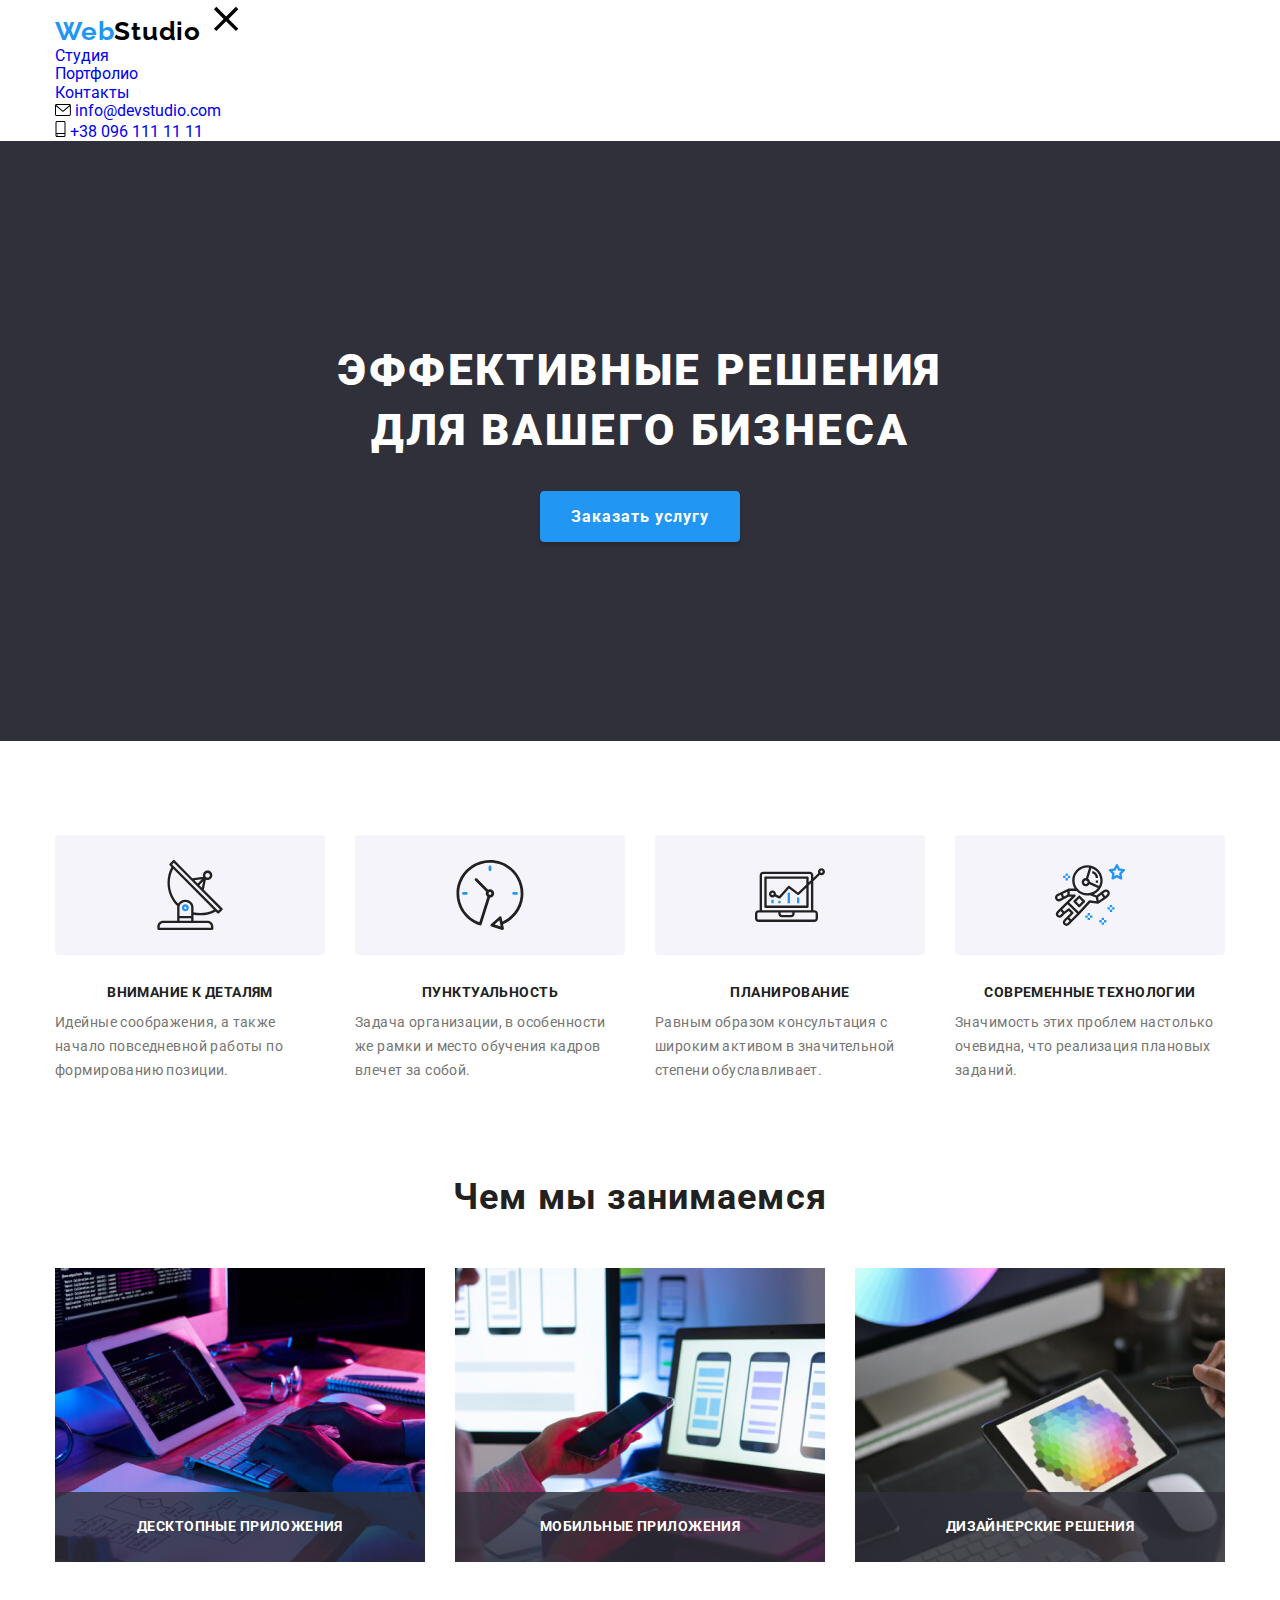
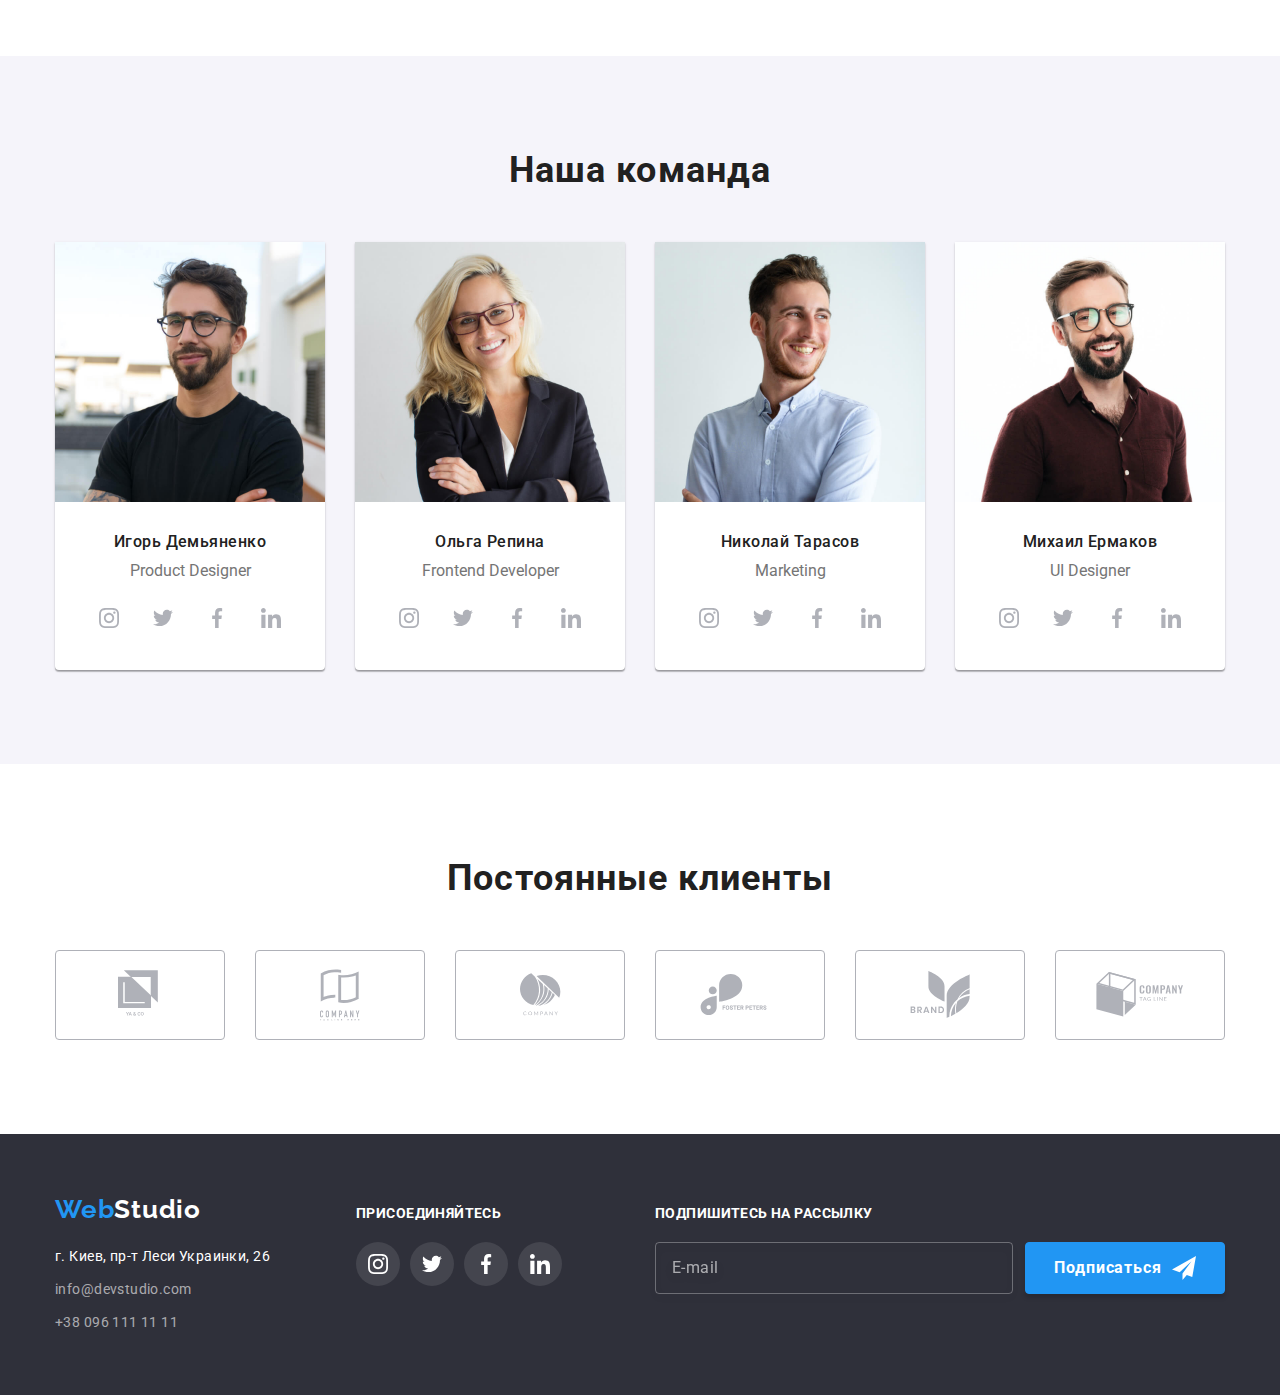
==== commit b6df91f5: "z" ====
--- a/index.html
+++ b/index.html
@@ -14,6 +14,12 @@
         <div class="container">
         <nav class="site-nav">
             <a class="logo" href="./index.html"><span class="logo--accent">Web</span>Studio</a>
+            <button type="button" class="menu-button">
+                <svg class="mobile-menu" width="40" height="40">
+                    <use href="./images/sprite.svg#icon-menu"></use>
+                    <use href="./images/sprite.svg#icon-close"></use>
+                </svg>
+            </button>
             <ul class="site-nav__list">
                 <li class="site-nav__item"> 
                     <a class="site-nav__link current" href="./index.html">Студия</a></li>
@@ -22,12 +28,6 @@
                 <li class="site-nav__item"> 
                     <a class="site-nav__link" href="#team">Контакты</a></li>
             </ul>
-            <button type="button" class="menu-button">
-                <svg class="mobile-menu"width="40" height="40">
-                    <use href="./images/sprite.svg#icon-menu"></use>
-                    <use href="./images/sprite.svg#icon-close"></use>
-                </svg>
-            </button>
         </nav>    
         <ul class="contacts">
             <li class="contacts__item">
@@ -416,11 +416,11 @@
             </form>
         </div>
     </footer> 
-    <div class="backdrop is-hidden container" data-modal>
+    <div class="backdrop is-hidden" data-modal>
         <div class="modal">
             <button class="modal__btn-close" type="button" data-modal-close>
-                <svg class="icon-close" width="30" height="30">
-                    <use href="./images/sprite.svg#icon-close"></use>
+                <svg class="modal__btn-icon" width="18px" height="18px">
+                    <use href="./images/sprite.svg#icon-person"></use>
                 </svg>
             </button>
             <form class="modal__form">
--- a/css/main.min.css
+++ b/css/main.min.css
@@ -1,2 +1,2 @@
-:root{--primary-text-color: #212121;--secondary-text-color: #757575;--accent-text-color: #2196f3;--reserve-text-color: #ffffff;--primary-font-family: 'Roboto', sans-serif;--secondary-font-family: 'Raleway', sans-serif;--card-set-gap: 30px;--timing-fn: 250ms cubic-bezier(0.4, 0, 0.2, 1)}.visually-hidden{position:absolute;width:1px;height:1px;margin:-1px;border:0;padding:0;white-space:nowrap;-webkit-clip-path:inset(100%);clip-path:inset(100%);clip:rect(0 0 0 0);overflow:hidden}html{-webkit-box-sizing:border-box;box-sizing:border-box}*,*::before,*::after{-webkit-box-sizing:inherit;box-sizing:inherit}body{font-family:var(--primary-font-family)}ul{list-style:none;padding:0;margin:0}h1,h2,h3,h4,h5,h6,p{margin:0}a{text-decoration:none}address{font-style:normal}img{display:block;max-width:100%;height:auto}textarea{resize:none}.container{width:100%;padding:0 15px;margin:0 auto}@media screen and (min-width: 480px){.container{width:480px}}@media screen and (min-width: 768px){.container{width:768px}}@media screen and (min-width: 1200px){.container{width:1200px}}.section{padding-top:60px;padding-bottom:60px}@media screen and (min-width: 1200px){.section{padding-top:94px;padding-bottom:94px}}.section-title{margin-bottom:30px;font-weight:700;font-size:28px;line-height:1.18;text-align:center;letter-spacing:0.03em;color:var(--primary-text-color)}@media screen and (min-width: 1200px){.section-title{margin-bottom:50px;font-size:36px;line-height:1.16}}.logo{font-family:var(--secondary-font-family);color:#000000;font-weight:700;font-size:26px;line-height:1.19;letter-spacing:0.03em}.logo--accent{color:var(--accent-text-color)}.logo--inverse{color:var(--reserve-text-color)}.header{border-bottom:1px solid #ececec}.header .container{display:-webkit-box;display:-ms-flexbox;display:flex;-webkit-box-align:center;-ms-flex-align:center;align-items:center}.site-nav{display:-webkit-box;display:-ms-flexbox;display:flex;-webkit-box-align:center;-ms-flex-align:center;align-items:center}.site-nav__list{display:-webkit-box;display:-ms-flexbox;display:flex;-webkit-box-align:center;-ms-flex-align:center;align-items:center;margin-left:93px}.site-nav__item:not(:last-child),.contacts__item:not(:last-child){margin-right:50px}.contacts{display:-webkit-box;display:-ms-flexbox;display:flex;-webkit-box-align:center;-ms-flex-align:center;align-items:center;margin-left:auto}.site-nav__link{color:var(--primary-text-color)}.site-nav__link,.contacts__link{position:relative;padding-top:32px;padding-bottom:32px;font-weight:500;font-size:14px;line-height:1.14;letter-spacing:0.02em;-webkit-transition:color var(--timing-fn);transition:color var(--timing-fn)}.site-nav__link:hover,.site-nav__link:focus,.contacts__link:hover,.contacts__link:focus{color:var(--accent-text-color)}.current{color:var(--accent-text-color)}.current::after{content:'';position:absolute;left:0;bottom:0;display:block;width:100%;height:4px;background-color:var(--accent-text-color);border-radius:2px;-webkit-transform:translateY(25%);transform:translateY(25%)}.contacts__link{display:-webkit-box;display:-ms-flexbox;display:flex;-webkit-box-align:center;-ms-flex-align:center;align-items:center;color:var(--secondary-text-color)}.contacts__item{display:-webkit-box;display:-ms-flexbox;display:flex;-webkit-box-align:center;-ms-flex-align:center;align-items:center}.contacts__icon{margin-right:10px;fill:currentColor}.footer{padding-top:60px;padding-bottom:60px;background:#2f303a;text-align:center}.footer-address__list{margin-top:20px}.footer-address__item:not(:last-child){margin-bottom:8px}.footer-address__link{font-size:14px;line-height:1.71;letter-spacing:0.03em;color:rgba(255,255,255,0.6)}.footer-address__link.map{color:var(--reserve-text-color)}.footer-social__title,.subscription__title{display:inline-block;margin-bottom:20px;font-weight:700;font-size:14px;line-height:1.14;letter-spacing:0.03em;text-transform:uppercase;color:var(--reserve-text-color)}.footer-social__list{display:-webkit-box;display:-ms-flexbox;display:flex;-webkit-box-pack:center;-ms-flex-pack:center;justify-content:center}.footer-social__item:not(:last-child){margin-right:10px}.footer-social__link{display:-webkit-box;display:-ms-flexbox;display:flex;-webkit-box-pack:center;-ms-flex-pack:center;justify-content:center;-webkit-box-align:center;-ms-flex-align:center;align-items:center;width:44px;height:44px;border-radius:50%;background-color:rgba(255,255,255,0.1);color:var(--reserve-text-color);-webkit-transition:background-color var(--timing-fn);transition:background-color var(--timing-fn)}.footer-social__link:hover,.footer-social__link:focus{background-color:var(--accent-text-color)}.footer-social__logo{fill:currentColor}.subscription-btn__icon{margin-left:10px;fill:currentColor}.subscription__input{margin-bottom:20px;padding:15px 16px;min-width:100%;min-height:50px;border:1px solid rgba(255,255,255,0.3);-webkit-filter:drop-shadow(0px 4px 4px rgba(0,0,0,0.15));filter:drop-shadow(0px 4px 4px rgba(0,0,0,0.15));border-radius:4px;background-color:transparent;color:#ffffff;-webkit-transition:outline var(--timing-fn);transition:outline var(--timing-fn)}.subscription__input:focus{outline:1px solid var(--accent-text-color)}.subscription__input::-webkit-input-placeholder{font-size:16px;line-height:1.25;letter-spacing:0.03em;color:rgba(255,255,255,0.6)}.subscription__input:-ms-input-placeholder{font-size:16px;line-height:1.25;letter-spacing:0.03em;color:rgba(255,255,255,0.6)}.subscription__input::-ms-input-placeholder{font-size:16px;line-height:1.25;letter-spacing:0.03em;color:rgba(255,255,255,0.6)}.subscription__input::placeholder{font-size:16px;line-height:1.25;letter-spacing:0.03em;color:rgba(255,255,255,0.6)}@media screen and (max-width: 767px){.footer__social,.subscription{margin-top:60px}}@media screen and (min-width: 768px) and (max-width: 1199px){.subscription__input{min-width:450px}.footer .container{display:-webkit-box;display:-ms-flexbox;display:flex;-ms-flex-wrap:wrap;flex-wrap:wrap;-webkit-box-pack:center;-ms-flex-pack:center;justify-content:center}.footer__wrap{margin-right:165px}.subscription{margin-top:60px}}@media screen and (min-width: 1200px){.footer{text-align:start}.footer .container{display:-webkit-box;display:-ms-flexbox;display:flex;-webkit-box-pack:start;-ms-flex-pack:start;justify-content:start;-webkit-box-align:baseline;-ms-flex-align:baseline;align-items:baseline}.footer__wrap{width:231px}.footer-address__item:not(:last-child){margin-bottom:9px}.footer__social{margin-left:70px}.subscription{display:block;margin-left:93px;width:570px}.subscription__wrap{display:-webkit-box;display:-ms-flexbox;display:flex}.subscription__input{margin-bottom:0;margin-right:12px;min-width:358px}}.main__btn{display:-webkit-box;display:-ms-flexbox;display:flex;-webkit-box-pack:center;-ms-flex-pack:center;justify-content:center;-webkit-box-align:center;-ms-flex-align:center;align-items:center;margin:0 auto;padding:10px 0;min-width:200px;min-height:50px;border-radius:4px;border:1px solid var(--accent-text-color);cursor:pointer;font-weight:700;font-size:16px;line-height:1.87;letter-spacing:0.06em;color:var(--reserve-text-color);background-color:var(--accent-text-color);-webkit-box-shadow:0px 4px 4px rgba(0,0,0,0.15);box-shadow:0px 4px 4px rgba(0,0,0,0.15)}.modal__btn-close{position:absolute;top:8px;right:8px;display:-webkit-box;display:-ms-flexbox;display:flex;-webkit-box-pack:center;-ms-flex-pack:center;justify-content:center;-webkit-box-align:center;-ms-flex-align:center;align-items:center;cursor:pointer;width:30px;height:30px;border:1px solid rgba(0,0,0,0.1);border-radius:50%;background:#ffffff;fill:212121;-webkit-transition:fill var(--timing-fn);transition:fill var(--timing-fn)}.modal__btn-close:hover,.modal__btn-close:focus{fill:var(--accent-text-color)}.backdrop{position:fixed;top:0;left:0;width:100%;min-height:100%;background-color:rgba(0,0,0,0.2);overflow-y:scroll;opacity:1;-webkit-transition:opacity 700ms linear;transition:opacity 700ms linear;display:-webkit-box;display:-ms-flexbox;display:flex;-webkit-box-pack:center;-ms-flex-pack:center;justify-content:center;-webkit-box-align:center;-ms-flex-align:center;align-items:center}.backdrop.is-hidden{opacity:0;visibility:none;pointer-events:none}.modal{position:relative;padding:40px;border-radius:4px;background-color:var(--reserve-text-color);-webkit-box-shadow:0px 1px 3px rgba(0,0,0,0.12),0px 1px 1px rgba(0,0,0,0.14),0px 2px 1px rgba(0,0,0,0.2);box-shadow:0px 1px 3px rgba(0,0,0,0.12),0px 1px 1px rgba(0,0,0,0.14),0px 2px 1px rgba(0,0,0,0.2);-webkit-transform:scale(1);transform:scale(1);-webkit-transition:-webkit-transform 700ms cubic-bezier(0.42, 0, 0.58, 1);transition:-webkit-transform 700ms cubic-bezier(0.42, 0, 0.58, 1);transition:transform 700ms cubic-bezier(0.42, 0, 0.58, 1);transition:transform 700ms cubic-bezier(0.42, 0, 0.58, 1), -webkit-transform 700ms cubic-bezier(0.42, 0, 0.58, 1)}.backdrop.is-hidden .modal{-webkit-transform:scale(0);transform:scale(0)}.modal__btn-close{position:absolute;top:8px;right:8px;display:-webkit-box;display:-ms-flexbox;display:flex;-webkit-box-pack:center;-ms-flex-pack:center;justify-content:center;-webkit-box-align:center;-ms-flex-align:center;align-items:center;cursor:pointer;width:30px;height:30px;border:1px solid rgba(0,0,0,0.1);border-radius:50%;fill:212121;outline:none;-webkit-transition:fill var(--timing-fn);transition:fill var(--timing-fn)}.modal__btn-close:hover,.modal__btn-close:focus{fill:var(--accent-text-color)}@media screen and (max-width: 1199px){.modal{width:450px;height:609px}}@media screen and (min-width: 1200px){.modal{width:528px;height:581px}}.modal-form__title{display:block;margin-bottom:12px;font-weight:700;font-size:20px;line-height:1.5;text-align:center;letter-spacing:0.03em;color:var(--primary-text-color)}.modal-form__field{position:relative;display:-webkit-box;display:-ms-flexbox;display:flex;-webkit-box-orient:vertical;-webkit-box-direction:normal;-ms-flex-direction:column;flex-direction:column;margin-bottom:10px}.modal-form__field.comment{margin-bottom:20px}.modal-form__label{margin-bottom:4px;font-size:12px;line-height:1.16;letter-spacing:0.01em;color:var(--secondary-text-color)}.modal-form__input{min-width:100%;height:40px;border:1px solid rgba(33,33,33,0.2);border-radius:4px;padding-left:42px;cursor:pointer;-webkit-transition:border-color var(--timing-fn);transition:border-color var(--timing-fn)}.modal-form__input:focus{border-color:var(--accent-text-color);outline:none}.modal-form__input:focus+.modal-form__icon{fill:var(--accent-text-color)}.textarea{height:120px;padding:12px 16px}.textarea::-webkit-input-placeholder{font-size:12px;line-height:1.16;letter-spacing:0.01em;color:rgba(117,117,117,0.5)}.textarea:-ms-input-placeholder{font-size:12px;line-height:1.16;letter-spacing:0.01em;color:rgba(117,117,117,0.5)}.textarea::-ms-input-placeholder{font-size:12px;line-height:1.16;letter-spacing:0.01em;color:rgba(117,117,117,0.5)}.textarea::placeholder{font-size:12px;line-height:1.16;letter-spacing:0.01em;color:rgba(117,117,117,0.5)}.modal-form__icon{position:absolute;bottom:11px;left:12px;fill:212121;-webkit-transition:fill var(--timing-fn);transition:fill var(--timing-fn)}.modal-form__checkbox{margin-bottom:30px}.checkbox__label{display:-webkit-box;display:-ms-flexbox;display:flex;-webkit-box-pack:center;-ms-flex-pack:center;justify-content:center;-webkit-box-align:center;-ms-flex-align:center;align-items:center;font-size:12px;line-height:1.16;letter-spacing:0.03em;color:var(--secondary-text-color)}.checkbox__label::before{content:'';display:inline-block;width:16px;height:15px;border:2px solid #212121;border-radius:2px;margin-right:7px;-webkit-transition:all var(--timing-fn);transition:all var(--timing-fn)}.checkbox__input:checked+.checkbox__label::before{background-color:var(--accent-text-color);background-image:url(../images/logo-checked.svg);background-size:contain;background-repeat:no-repeat;background-origin:border-box;border-color:transparent}.policy-link{text-decoration:underline;color:var(--accent-text-color);margin-left:5px}.checkbox__input{position:absolute;width:1px;height:1px;margin:-1px;border:0;padding:0;white-space:nowrap;-webkit-clip-path:inset(100%);clip-path:inset(100%);clip:rect(0 0 0 0);overflow:hidden}@media screen and (min-width: 1200px){.modal-form__title{line-height:1.15}.checkbox__label{font-size:14px;line-height:1.71}}.hero{height:400px;padding-top:118px;padding-bottom:118px;margin:0 auto;text-align:center;background-color:#2f303a;background-position:center;background-repeat:no-repeat;background-size:cover}.hero__title{max-width:360px;margin-left:auto;margin-right:auto;font-weight:900;font-size:26px;line-height:1.62;letter-spacing:0.06em;text-transform:uppercase;color:var(--reserve-text-color);margin-bottom:30px}@media screen and (min-width: 320px) and (max-width: 767px){.hero{background-image:-webkit-gradient(linear, left top, left bottom, from(rgba(47,48,58,0.4)), to(rgba(47,48,58,0.4))),url(../images/hero/hero-mobile.jpg);background-image:linear-gradient(rgba(47,48,58,0.4), rgba(47,48,58,0.4)),url(../images/hero/hero-mobile.jpg)}}@media screen and (min-device-pixel-ratio: 2) and (min-width: 320px) and (max-width: 767px), screen and (-webkit-min-device-pixel-ratio: 2) and (min-width: 320px) and (max-width: 767px), screen and (min-resolution: 192dpi) and (min-width: 320px) and (max-width: 767px), screen and (min-resolution: 2dppx) and (min-width: 320px) and (max-width: 767px){.hero{background-image:-webkit-gradient(linear, left top, left bottom, from(rgba(47,48,58,0.4)), to(rgba(47,48,58,0.4))),url(../images/hero/hero-mobile@2x.jpg);background-image:linear-gradient(rgba(47,48,58,0.4), rgba(47,48,58,0.4)),url(../images/hero/hero-mobile@2x.jpg)}}@media screen and (min-width: 768px){.hero{background-image:-webkit-gradient(linear, left top, left bottom, from(rgba(47,48,58,0.4)), to(rgba(47,48,58,0.4))),url(../images/hero/hero-tablet.jpg);background-image:linear-gradient(rgba(47,48,58,0.4), rgba(47,48,58,0.4)),url(../images/hero/hero-tablet.jpg)}}@media screen and (min-device-pixel-ratio: 2) and (min-width: 768px), screen and (-webkit-min-device-pixel-ratio: 2) and (min-width: 768px), screen and (min-resolution: 192dpi) and (min-width: 768px), screen and (min-resolution: 2dppx) and (min-width: 768px){.hero{background-image:-webkit-gradient(linear, left top, left bottom, from(rgba(47,48,58,0.4)), to(rgba(47,48,58,0.4))),url(../images/hero/hero-tablet@2x.jpg);background-image:linear-gradient(rgba(47,48,58,0.4), rgba(47,48,58,0.4)),url(../images/hero/hero-tablet@2x.jpg)}}@media screen and (min-width: 1200px){.hero{max-width:1600px;height:600px;padding-top:200px;padding-bottom:200px;background-image:-webkit-gradient(linear, left top, left bottom, from(rgba(47,48,58,0.4)), to(rgba(47,48,58,0.4))),url(../images/hero/hero-desktop.jpg);background-image:linear-gradient(rgba(47,48,58,0.4), rgba(47,48,58,0.4)),url(../images/hero/hero-desktop.jpg)}.hero__title{max-width:696px;font-size:44px;line-height:1.36}}@media screen and (min-device-pixel-ratio: 2) and (min-width: 1200px), screen and (-webkit-min-device-pixel-ratio: 2) and (min-width: 1200px), screen and (min-resolution: 192dpi) and (min-width: 1200px), screen and (min-resolution: 2dppx) and (min-width: 1200px){.hero{background-image:-webkit-gradient(linear, left top, left bottom, from(rgba(47,48,58,0.4)), to(rgba(47,48,58,0.4))),url(../images/hero/hero-desktop@2x.jpg);background-image:linear-gradient(rgba(47,48,58,0.4), rgba(47,48,58,0.4)),url(../images/hero/hero-desktop@2x.jpg)}}.advantage-item__title{margin-bottom:10px;font-weight:700;font-size:14px;line-height:1.14;letter-spacing:0.03em;text-transform:uppercase;color:var(--primary-text-color);text-align:center}.advantage-item__description{font-weight:400;font-size:14px;line-height:1.71;letter-spacing:0.03em;color:var(--secondary-text-color)}.advantage__image{margin-bottom:30px;padding-top:25px;padding-bottom:25px;height:120px;background-color:#f5f4fa;border-radius:4px;text-align:center}.advantage-image__icon{width:70px;height:70px}@media screen and (min-width: 320px) and (max-width: 767px){.advantage__item:not(:last-child){margin-bottom:30px}}@media screen and (min-width: 768px) and (max-width: 1199px){.advantage__list{display:-webkit-box;display:-ms-flexbox;display:flex;-ms-flex-wrap:wrap;flex-wrap:wrap;margin-top:calc(-1 * var(--card-set-gap));margin-left:calc(-1 * var(--card-set-gap))}.advantage__item{margin-top:var(--card-set-gap);margin-left:var(--card-set-gap);-ms-flex-preferred-size:calc(100% / 2 - var(--card-set-gap));flex-basis:calc(100% / 2 - var(--card-set-gap))}}@media screen and (min-width: 1200px){.advantage__list{display:-webkit-box;display:-ms-flexbox;display:flex;-webkit-box-pack:justify;-ms-flex-pack:justify;justify-content:space-between;-webkit-box-align:start;-ms-flex-align:start;align-items:flex-start}.advantage__item{min-width:270px}.advantage__item:not(:last-child){margin-right:30px}}.services{display:none}@media screen and (min-width: 1200px){.services{display:block;padding-bottom:94px}.services__list{display:-webkit-box;display:-ms-flexbox;display:flex;-webkit-box-pack:justify;-ms-flex-pack:justify;justify-content:space-between}.services__item{position:relative}.services-item__title{position:absolute;left:0;bottom:0;padding-top:27px;padding-bottom:27px;width:100%;height:70px;background-color:rgba(47,48,58,0.8);color:var(--reserve-text-color);font-weight:700;font-size:14px;line-height:1.14;text-align:center;letter-spacing:0.03em;text-transform:uppercase;-webkit-transform:translateY(0);transform:translateY(0)}}.team{background:#f5f4fa}.team__item{padding-bottom:24px;background-color:var(--reserve-text-color);-webkit-box-shadow:0px 1px 3px rgba(0,0,0,0.12),0px 1px 1px rgba(0,0,0,0.14),0px 2px 1px rgba(0,0,0,0.2);box-shadow:0px 1px 3px rgba(0,0,0,0.12),0px 1px 1px rgba(0,0,0,0.14),0px 2px 1px rgba(0,0,0,0.2);border-radius:0px 0px 4px 4px}@media screen and (max-width: 767px){.team__item:not(:last-child){margin-bottom:30px}}.team-item__info{margin-top:30px}.team-item__name{font-weight:500;font-size:16px;line-height:1.19;text-align:center;letter-spacing:0.03em;color:var(--primary-text-color)}.team-item__position{margin-top:10px;font-size:16px;line-height:1.19;text-align:center;color:var(--secondary-text-color)}.team-item__social-list{display:-webkit-box;display:-ms-flexbox;display:flex;-webkit-box-pack:center;-ms-flex-pack:center;justify-content:center;margin-top:16px}.social-list__item:not(:last-child){margin-right:10px}.social-list__link{display:-webkit-box;display:-ms-flexbox;display:flex;-webkit-box-pack:center;-ms-flex-pack:center;justify-content:center;-webkit-box-align:center;-ms-flex-align:center;align-items:center;width:44px;height:44px;border-radius:50%;color:#afb1b8;-webkit-transition:color var(--timing-fn),background-color var(--timing-fn);transition:color var(--timing-fn),background-color var(--timing-fn)}.social-list__link:hover,.social-list__link:focus{background-color:var(--accent-text-color);color:var(--reserve-text-color)}.social-list__icon{fill:currentColor}@media screen and (min-width: 768px) and (max-width: 1199px){.team__list{display:-webkit-box;display:-ms-flexbox;display:flex;-ms-flex-wrap:wrap;flex-wrap:wrap;margin-top:calc(-1 * var(--card-set-gap));margin-left:calc(-1 * var(--card-set-gap))}.team__item{margin-top:var(--card-set-gap);margin-left:var(--card-set-gap);-ms-flex-preferred-size:calc(100% / 2 - var(--card-set-gap));flex-basis:calc(100% / 2 - var(--card-set-gap))}}@media screen and (min-width: 1200px){.team__list{display:-webkit-box;display:-ms-flexbox;display:flex;-webkit-box-pack:justify;-ms-flex-pack:justify;justify-content:space-between}.team__item{padding-bottom:30px}.team-item__photo{width:270px;height:260px}}.clients__link{display:-webkit-box;display:-ms-flexbox;display:flex;-webkit-box-pack:center;-ms-flex-pack:center;justify-content:center;-webkit-box-align:center;-ms-flex-align:center;align-items:center;color:#afb1b8;height:90px;border:1px solid;border-radius:4px;-webkit-transition:color var(--timing-fn),border-color var(--timing-fn);transition:color var(--timing-fn),border-color var(--timing-fn)}.clients__link:hover,.clients__link:focus{color:var(--accent-text-color);border-color:var(--accent-text-color)}.clients__logo{fill:currentColor}@media screen and (max-width: 767px){.clients__list{display:-webkit-box;display:-ms-flexbox;display:flex;-ms-flex-wrap:wrap;flex-wrap:wrap;margin-top:calc(-1 * var(--card-set-gap));margin-left:calc(-1 * var(--card-set-gap))}.clients__item{margin-top:var(--card-set-gap);margin-left:var(--card-set-gap);-ms-flex-preferred-size:calc(100% / 2 - var(--card-set-gap));flex-basis:calc(100% / 2 - var(--card-set-gap))}}@media screen and (min-width: 768px) and (max-width: 1199px){.clients__list{display:-webkit-box;display:-ms-flexbox;display:flex;-ms-flex-wrap:wrap;flex-wrap:wrap;margin-top:calc(-1 * var(--card-set-gap));margin-left:calc(-1 * var(--card-set-gap))}.clients__item{margin-top:var(--card-set-gap);margin-left:var(--card-set-gap);-ms-flex-preferred-size:calc(100% / 3 - var(--card-set-gap));flex-basis:calc(100% / 3 - var(--card-set-gap))}}@media screen and (min-width: 1200px){.clients__list{display:-webkit-box;display:-ms-flexbox;display:flex;-webkit-box-align:start;-ms-flex-align:start;align-items:flex-start}.clients__item:not(:last-child){margin-right:30px}.clients__link{width:170px}}
+:root{--primary-text-color: #212121;--secondary-text-color: #757575;--accent-text-color: #2196f3;--reserve-text-color: #ffffff;--primary-font-family: 'Roboto', sans-serif;--secondary-font-family: 'Raleway', sans-serif;--card-set-gap: 30px;--timing-fn: 250ms cubic-bezier(0.4, 0, 0.2, 1)}.visually-hidden{position:absolute;width:1px;height:1px;margin:-1px;border:0;padding:0;white-space:nowrap;-webkit-clip-path:inset(100%);clip-path:inset(100%);clip:rect(0 0 0 0);overflow:hidden}html{-webkit-box-sizing:border-box;box-sizing:border-box}body{font-family:var(--primary-font-family)}body.modal-open{overflow:hidden}ul{list-style:none;padding:0;margin:0}h1,h2,h3,h4,h5,h6,p{margin:0}a{text-decoration:none}address{font-style:normal}img{display:block;max-width:100%;height:auto}textarea{resize:none}.container{width:100%;padding:0 15px;margin:0 auto}@media screen and (min-width: 480px){.container{width:480px}}@media screen and (min-width: 768px){.container{width:768px}}@media screen and (min-width: 1200px){.container{width:1200px}}.section{padding-top:60px;padding-bottom:60px}@media screen and (min-width: 1200px){.section{padding-top:94px;padding-bottom:94px}}.section-title{margin-bottom:30px;font-weight:700;font-size:28px;line-height:1.18;text-align:center;letter-spacing:0.03em;color:var(--primary-text-color)}@media screen and (min-width: 1200px){.section-title{margin-bottom:50px;font-size:36px;line-height:1.16}}.logo{font-family:var(--secondary-font-family);color:#000000;font-weight:700;font-size:26px;line-height:1.19;letter-spacing:0.03em}.logo--accent{color:var(--accent-text-color)}.logo--inverse{color:var(--reserve-text-color)}.footer{padding-top:60px;padding-bottom:60px;background:#2f303a;text-align:center}.footer-address__list{margin-top:20px}.footer-address__item:not(:last-child){margin-bottom:8px}.footer-address__link{font-size:14px;line-height:1.71;letter-spacing:0.03em;color:rgba(255,255,255,0.6)}.footer-address__link.map{color:var(--reserve-text-color)}.footer-social__title,.subscription__title{display:inline-block;margin-bottom:20px;font-weight:700;font-size:14px;line-height:1.14;letter-spacing:0.03em;text-transform:uppercase;color:var(--reserve-text-color)}.footer-social__list{display:-webkit-box;display:-ms-flexbox;display:flex;-webkit-box-pack:center;-ms-flex-pack:center;justify-content:center}.footer-social__item:not(:last-child){margin-right:10px}.footer-social__link{display:-webkit-box;display:-ms-flexbox;display:flex;-webkit-box-pack:center;-ms-flex-pack:center;justify-content:center;-webkit-box-align:center;-ms-flex-align:center;align-items:center;width:44px;height:44px;border-radius:50%;background-color:rgba(255,255,255,0.1);color:var(--reserve-text-color);-webkit-transition:background-color var(--timing-fn);transition:background-color var(--timing-fn)}.footer-social__link:hover,.footer-social__link:focus{background-color:var(--accent-text-color)}.footer-social__logo{fill:currentColor}.subscription-btn__icon{margin-left:10px;fill:currentColor}.subscription__input{margin-bottom:20px;padding:15px 16px;min-width:100%;min-height:50px;border:1px solid rgba(255,255,255,0.3);-webkit-filter:drop-shadow(0px 4px 4px rgba(0,0,0,0.15));filter:drop-shadow(0px 4px 4px rgba(0,0,0,0.15));border-radius:4px;background-color:transparent;color:#ffffff;-webkit-transition:outline var(--timing-fn);transition:outline var(--timing-fn)}.subscription__input:focus{outline:1px solid var(--accent-text-color)}.subscription__input::-webkit-input-placeholder{font-size:16px;line-height:1.25;letter-spacing:0.03em;color:rgba(255,255,255,0.6)}.subscription__input:-ms-input-placeholder{font-size:16px;line-height:1.25;letter-spacing:0.03em;color:rgba(255,255,255,0.6)}.subscription__input::-ms-input-placeholder{font-size:16px;line-height:1.25;letter-spacing:0.03em;color:rgba(255,255,255,0.6)}.subscription__input::placeholder{font-size:16px;line-height:1.25;letter-spacing:0.03em;color:rgba(255,255,255,0.6)}@media screen and (max-width: 767px){.footer__social,.subscription{margin-top:60px}}@media screen and (min-width: 768px) and (max-width: 1199px){.subscription__input{min-width:450px}.footer .container{display:-webkit-box;display:-ms-flexbox;display:flex;-ms-flex-wrap:wrap;flex-wrap:wrap;-webkit-box-pack:center;-ms-flex-pack:center;justify-content:center}.footer__wrap{margin-right:165px}.subscription{margin-top:60px}}@media screen and (min-width: 1200px){.footer{text-align:start}.footer .container{display:-webkit-box;display:-ms-flexbox;display:flex;-webkit-box-pack:start;-ms-flex-pack:start;justify-content:start;-webkit-box-align:baseline;-ms-flex-align:baseline;align-items:baseline}.footer__wrap{width:231px}.footer-address__item:not(:last-child){margin-bottom:9px}.footer__social{margin-left:70px}.subscription{display:block;margin-left:93px;width:570px}.subscription__wrap{display:-webkit-box;display:-ms-flexbox;display:flex}.subscription__input{margin-bottom:0;margin-right:12px;min-width:358px}}.main__btn{display:-webkit-box;display:-ms-flexbox;display:flex;-webkit-box-pack:center;-ms-flex-pack:center;justify-content:center;-webkit-box-align:center;-ms-flex-align:center;align-items:center;margin:0 auto;padding:10px 0;min-width:200px;min-height:50px;border-radius:4px;border:1px solid var(--accent-text-color);cursor:pointer;font-weight:700;font-size:16px;line-height:1.87;letter-spacing:0.06em;color:var(--reserve-text-color);background-color:var(--accent-text-color);-webkit-box-shadow:0px 4px 4px rgba(0,0,0,0.15);box-shadow:0px 4px 4px rgba(0,0,0,0.15)}.menu-button{display:inline-block;width:40px;height:40px;padding:0;margin:0;border:none;background-color:transparent}.backdrop{position:fixed;top:0;left:0;width:100%;height:100%;background-color:rgba(0,0,0,0.2);overflow-y:scroll;opacity:1;-webkit-transition:opacity 700ms linear;transition:opacity 700ms linear;display:-webkit-box;display:-ms-flexbox;display:flex;-webkit-box-pack:center;-ms-flex-pack:center;justify-content:center;-webkit-box-align:center;-ms-flex-align:center;align-items:center}.backdrop.is-hidden{opacity:0;visibility:none;pointer-events:none}.modal{position:relative;padding:40px;margin:auto;border-radius:4px;background-color:var(--reserve-text-color);-webkit-box-shadow:0px 1px 3px rgba(0,0,0,0.12),0px 1px 1px rgba(0,0,0,0.14),0px 2px 1px rgba(0,0,0,0.2);box-shadow:0px 1px 3px rgba(0,0,0,0.12),0px 1px 1px rgba(0,0,0,0.14),0px 2px 1px rgba(0,0,0,0.2);-webkit-transform:scale(1);transform:scale(1);-webkit-transition:-webkit-transform 700ms cubic-bezier(0.42, 0, 0.58, 1);transition:-webkit-transform 700ms cubic-bezier(0.42, 0, 0.58, 1);transition:transform 700ms cubic-bezier(0.42, 0, 0.58, 1);transition:transform 700ms cubic-bezier(0.42, 0, 0.58, 1), -webkit-transform 700ms cubic-bezier(0.42, 0, 0.58, 1)}.backdrop.is-hidden .modal{-webkit-transform:scale(0);transform:scale(0)}.modal__btn-close{position:absolute;top:8px;right:8px;display:-webkit-box;display:-ms-flexbox;display:flex;-webkit-box-pack:center;-ms-flex-pack:center;justify-content:center;-webkit-box-align:center;-ms-flex-align:center;align-items:center;cursor:pointer;width:30px;height:30px;border:1px solid rgba(0,0,0,0.1);border-radius:50%;background-color:#fff;fill:currentColor;outline:none;-webkit-transition:color var(--timing-fn);transition:color var(--timing-fn)}.modal__btn-close:hover,.modal__btn-close:focus{color:var(--accent-text-color)}@media screen and (max-width: 1199px){.modal{width:450px;max-height:609px}}@media screen and (min-width: 1200px){.modal{width:528px;height:581px}}.modal-form__field{position:relative;display:-webkit-box;display:-ms-flexbox;display:flex;-webkit-box-orient:vertical;-webkit-box-direction:normal;-ms-flex-direction:column;flex-direction:column;margin-bottom:10px}.modal-form__field.comment{margin-bottom:20px}.modal-form__label{margin-bottom:4px;font-size:12px;line-height:1.16;letter-spacing:0.01em;color:var(--secondary-text-color)}.modal-form__input{min-width:100%;height:40px;border:1px solid rgba(33,33,33,0.2);border-radius:4px;padding-left:42px;cursor:pointer;-webkit-transition:border-color var(--timing-fn);transition:border-color var(--timing-fn)}.modal-form__input:focus{border-color:var(--accent-text-color);outline:none}.modal-form__input:focus+.modal-form__icon{fill:var(--accent-text-color)}.textarea{height:120px;padding:12px 16px}.textarea::-webkit-input-placeholder{font-size:12px;line-height:1.16;letter-spacing:0.01em;color:rgba(117,117,117,0.5)}.textarea:-ms-input-placeholder{font-size:12px;line-height:1.16;letter-spacing:0.01em;color:rgba(117,117,117,0.5)}.textarea::-ms-input-placeholder{font-size:12px;line-height:1.16;letter-spacing:0.01em;color:rgba(117,117,117,0.5)}.textarea::placeholder{font-size:12px;line-height:1.16;letter-spacing:0.01em;color:rgba(117,117,117,0.5)}.modal-form__icon{position:absolute;bottom:11px;left:12px;fill:212121;-webkit-transition:fill var(--timing-fn);transition:fill var(--timing-fn)}.modal-form__checkbox{margin-bottom:30px}.checkbox__label{display:-webkit-box;display:-ms-flexbox;display:flex;-webkit-box-pack:center;-ms-flex-pack:center;justify-content:center;-webkit-box-align:center;-ms-flex-align:center;align-items:center;font-size:12px;line-height:1.16;letter-spacing:0.03em;color:var(--secondary-text-color)}.checkbox__label::before{content:'';display:inline-block;width:16px;height:15px;border:2px solid #212121;border-radius:2px;margin-right:7px;-webkit-transition:all var(--timing-fn);transition:all var(--timing-fn)}.checkbox__input:checked+.checkbox__label::before{background-color:var(--accent-text-color);background-image:url(../images/logo-checked.svg);background-size:contain;background-repeat:no-repeat;background-origin:border-box;border-color:transparent}.policy-link{text-decoration:underline;color:var(--accent-text-color);margin-left:5px}.checkbox__input{position:absolute;width:1px;height:1px;margin:-1px;border:0;padding:0;white-space:nowrap;-webkit-clip-path:inset(100%);clip-path:inset(100%);clip:rect(0 0 0 0);overflow:hidden}.modal-form__title{display:block;margin-bottom:12px;font-weight:700;font-size:20px;text-align:center;letter-spacing:0.03em;color:var(--primary-text-color)}@media screen and (min-width: 1200px){.modal-form__title{line-height:1.15}.checkbox__label{font-size:14px;line-height:1.71}}.hero{height:400px;padding-top:118px;padding-bottom:118px;margin:0 auto;text-align:center;background-color:#2f303a;background-position:center;background-repeat:no-repeat;background-size:cover}.hero__title{max-width:360px;margin-left:auto;margin-right:auto;font-weight:900;font-size:26px;line-height:1.62;letter-spacing:0.06em;text-transform:uppercase;color:var(--reserve-text-color);margin-bottom:30px}@media screen and (min-width: 320px) and (max-width: 767px){.hero{background-image:-webkit-gradient(linear, left top, left bottom, from(rgba(47,48,58,0.4)), to(rgba(47,48,58,0.4))),url(../images/hero/hero-mobile.jpg);background-image:linear-gradient(rgba(47,48,58,0.4), rgba(47,48,58,0.4)),url(../images/hero/hero-mobile.jpg)}}@media screen and (min-device-pixel-ratio: 2) and (min-width: 320px) and (max-width: 767px), screen and (-webkit-min-device-pixel-ratio: 2) and (min-width: 320px) and (max-width: 767px), screen and (min-resolution: 192dpi) and (min-width: 320px) and (max-width: 767px), screen and (min-resolution: 2dppx) and (min-width: 320px) and (max-width: 767px){.hero{background-image:-webkit-gradient(linear, left top, left bottom, from(rgba(47,48,58,0.4)), to(rgba(47,48,58,0.4))),url(../images/hero/hero-mobile@2x.jpg);background-image:linear-gradient(rgba(47,48,58,0.4), rgba(47,48,58,0.4)),url(../images/hero/hero-mobile@2x.jpg)}}@media screen and (min-width: 768px){.hero{background-image:-webkit-gradient(linear, left top, left bottom, from(rgba(47,48,58,0.4)), to(rgba(47,48,58,0.4))),url(../images/hero/hero-tablet.jpg);background-image:linear-gradient(rgba(47,48,58,0.4), rgba(47,48,58,0.4)),url(../images/hero/hero-tablet.jpg)}}@media screen and (min-device-pixel-ratio: 2) and (min-width: 768px), screen and (-webkit-min-device-pixel-ratio: 2) and (min-width: 768px), screen and (min-resolution: 192dpi) and (min-width: 768px), screen and (min-resolution: 2dppx) and (min-width: 768px){.hero{background-image:-webkit-gradient(linear, left top, left bottom, from(rgba(47,48,58,0.4)), to(rgba(47,48,58,0.4))),url(../images/hero/hero-tablet@2x.jpg);background-image:linear-gradient(rgba(47,48,58,0.4), rgba(47,48,58,0.4)),url(../images/hero/hero-tablet@2x.jpg)}}@media screen and (min-width: 1200px){.hero{max-width:1600px;height:600px;padding-top:200px;padding-bottom:200px;background-image:-webkit-gradient(linear, left top, left bottom, from(rgba(47,48,58,0.4)), to(rgba(47,48,58,0.4))),url(../images/hero/hero-desktop.jpg);background-image:linear-gradient(rgba(47,48,58,0.4), rgba(47,48,58,0.4)),url(../images/hero/hero-desktop.jpg)}.hero__title{max-width:696px;font-size:44px;line-height:1.36}}@media screen and (min-device-pixel-ratio: 2) and (min-width: 1200px), screen and (-webkit-min-device-pixel-ratio: 2) and (min-width: 1200px), screen and (min-resolution: 192dpi) and (min-width: 1200px), screen and (min-resolution: 2dppx) and (min-width: 1200px){.hero{background-image:-webkit-gradient(linear, left top, left bottom, from(rgba(47,48,58,0.4)), to(rgba(47,48,58,0.4))),url(../images/hero/hero-desktop@2x.jpg);background-image:linear-gradient(rgba(47,48,58,0.4), rgba(47,48,58,0.4)),url(../images/hero/hero-desktop@2x.jpg)}}.advantage-item__title{margin-bottom:10px;font-weight:700;font-size:14px;line-height:1.14;letter-spacing:0.03em;text-transform:uppercase;color:var(--primary-text-color);text-align:center}.advantage-item__description{font-weight:400;font-size:14px;line-height:1.71;letter-spacing:0.03em;color:var(--secondary-text-color)}.advantage__image{margin-bottom:30px;padding-top:25px;padding-bottom:25px;height:120px;background-color:#f5f4fa;border-radius:4px;text-align:center}.advantage-image__icon{width:70px;height:70px}@media screen and (min-width: 320px) and (max-width: 767px){.advantage__item:not(:last-child){margin-bottom:30px}}@media screen and (min-width: 768px) and (max-width: 1199px){.advantage__list{display:-webkit-box;display:-ms-flexbox;display:flex;-ms-flex-wrap:wrap;flex-wrap:wrap;margin-top:calc(-1 * var(--card-set-gap));margin-left:calc(-1 * var(--card-set-gap))}.advantage__item{margin-top:var(--card-set-gap);margin-left:var(--card-set-gap);-ms-flex-preferred-size:calc(100% / 2 - var(--card-set-gap));flex-basis:calc(100% / 2 - var(--card-set-gap))}}@media screen and (min-width: 1200px){.advantage__list{display:-webkit-box;display:-ms-flexbox;display:flex;-webkit-box-pack:justify;-ms-flex-pack:justify;justify-content:space-between;-webkit-box-align:start;-ms-flex-align:start;align-items:flex-start}.advantage__item{min-width:270px}.advantage__item:not(:last-child){margin-right:30px}}.services{display:none}@media screen and (min-width: 1200px){.services{display:block;padding-bottom:94px}.services__list{display:-webkit-box;display:-ms-flexbox;display:flex;-webkit-box-pack:justify;-ms-flex-pack:justify;justify-content:space-between}.services__item{position:relative}.services-item__title{position:absolute;left:0;bottom:0;padding-top:27px;padding-bottom:27px;width:100%;height:70px;background-color:rgba(47,48,58,0.8);color:var(--reserve-text-color);font-weight:700;font-size:14px;line-height:1.14;text-align:center;letter-spacing:0.03em;text-transform:uppercase;-webkit-transform:translateY(0);transform:translateY(0)}}.team{background:#f5f4fa}.team__item{padding-bottom:24px;background-color:var(--reserve-text-color);-webkit-box-shadow:0px 1px 3px rgba(0,0,0,0.12),0px 1px 1px rgba(0,0,0,0.14),0px 2px 1px rgba(0,0,0,0.2);box-shadow:0px 1px 3px rgba(0,0,0,0.12),0px 1px 1px rgba(0,0,0,0.14),0px 2px 1px rgba(0,0,0,0.2);border-radius:0px 0px 4px 4px}@media screen and (max-width: 767px){.team__item:not(:last-child){margin-bottom:30px}}.team-item__info{margin-top:30px}.team-item__name{font-weight:500;font-size:16px;line-height:1.19;text-align:center;letter-spacing:0.03em;color:var(--primary-text-color)}.team-item__position{margin-top:10px;font-size:16px;line-height:1.19;text-align:center;color:var(--secondary-text-color)}.team-item__social-list{display:-webkit-box;display:-ms-flexbox;display:flex;-webkit-box-pack:center;-ms-flex-pack:center;justify-content:center;margin-top:16px}.social-list__item:not(:last-child){margin-right:10px}.social-list__link{display:-webkit-box;display:-ms-flexbox;display:flex;-webkit-box-pack:center;-ms-flex-pack:center;justify-content:center;-webkit-box-align:center;-ms-flex-align:center;align-items:center;width:44px;height:44px;border-radius:50%;color:#afb1b8;-webkit-transition:color var(--timing-fn),background-color var(--timing-fn);transition:color var(--timing-fn),background-color var(--timing-fn)}.social-list__link:hover,.social-list__link:focus{background-color:var(--accent-text-color);color:var(--reserve-text-color)}.social-list__icon{fill:currentColor}@media screen and (min-width: 768px) and (max-width: 1199px){.team__list{display:-webkit-box;display:-ms-flexbox;display:flex;-ms-flex-wrap:wrap;flex-wrap:wrap;margin-top:calc(-1 * var(--card-set-gap));margin-left:calc(-1 * var(--card-set-gap))}.team__item{margin-top:var(--card-set-gap);margin-left:var(--card-set-gap);-ms-flex-preferred-size:calc(100% / 2 - var(--card-set-gap));flex-basis:calc(100% / 2 - var(--card-set-gap))}}@media screen and (min-width: 1200px){.team__list{display:-webkit-box;display:-ms-flexbox;display:flex;-webkit-box-pack:justify;-ms-flex-pack:justify;justify-content:space-between}.team__item{padding-bottom:30px}.team-item__photo{width:270px;height:260px}}.clients__link{display:-webkit-box;display:-ms-flexbox;display:flex;-webkit-box-pack:center;-ms-flex-pack:center;justify-content:center;-webkit-box-align:center;-ms-flex-align:center;align-items:center;color:#afb1b8;height:90px;border:1px solid;border-radius:4px;-webkit-transition:color var(--timing-fn),border-color var(--timing-fn);transition:color var(--timing-fn),border-color var(--timing-fn)}.clients__link:hover,.clients__link:focus{color:var(--accent-text-color);border-color:var(--accent-text-color)}.clients__logo{fill:currentColor}@media screen and (max-width: 767px){.clients__list{display:-webkit-box;display:-ms-flexbox;display:flex;-ms-flex-wrap:wrap;flex-wrap:wrap;margin-top:calc(-1 * var(--card-set-gap));margin-left:calc(-1 * var(--card-set-gap))}.clients__item{margin-top:var(--card-set-gap);margin-left:var(--card-set-gap);-ms-flex-preferred-size:calc(100% / 2 - var(--card-set-gap));flex-basis:calc(100% / 2 - var(--card-set-gap))}}@media screen and (min-width: 768px) and (max-width: 1199px){.clients__list{display:-webkit-box;display:-ms-flexbox;display:flex;-ms-flex-wrap:wrap;flex-wrap:wrap;margin-top:calc(-1 * var(--card-set-gap));margin-left:calc(-1 * var(--card-set-gap))}.clients__item{margin-top:var(--card-set-gap);margin-left:var(--card-set-gap);-ms-flex-preferred-size:calc(100% / 3 - var(--card-set-gap));flex-basis:calc(100% / 3 - var(--card-set-gap))}}@media screen and (min-width: 1200px){.clients__list{display:-webkit-box;display:-ms-flexbox;display:flex;-webkit-box-align:start;-ms-flex-align:start;align-items:flex-start}.clients__item:not(:last-child){margin-right:30px}.clients__link{width:170px}}
 /*# sourceMappingURL=main.min.css.map */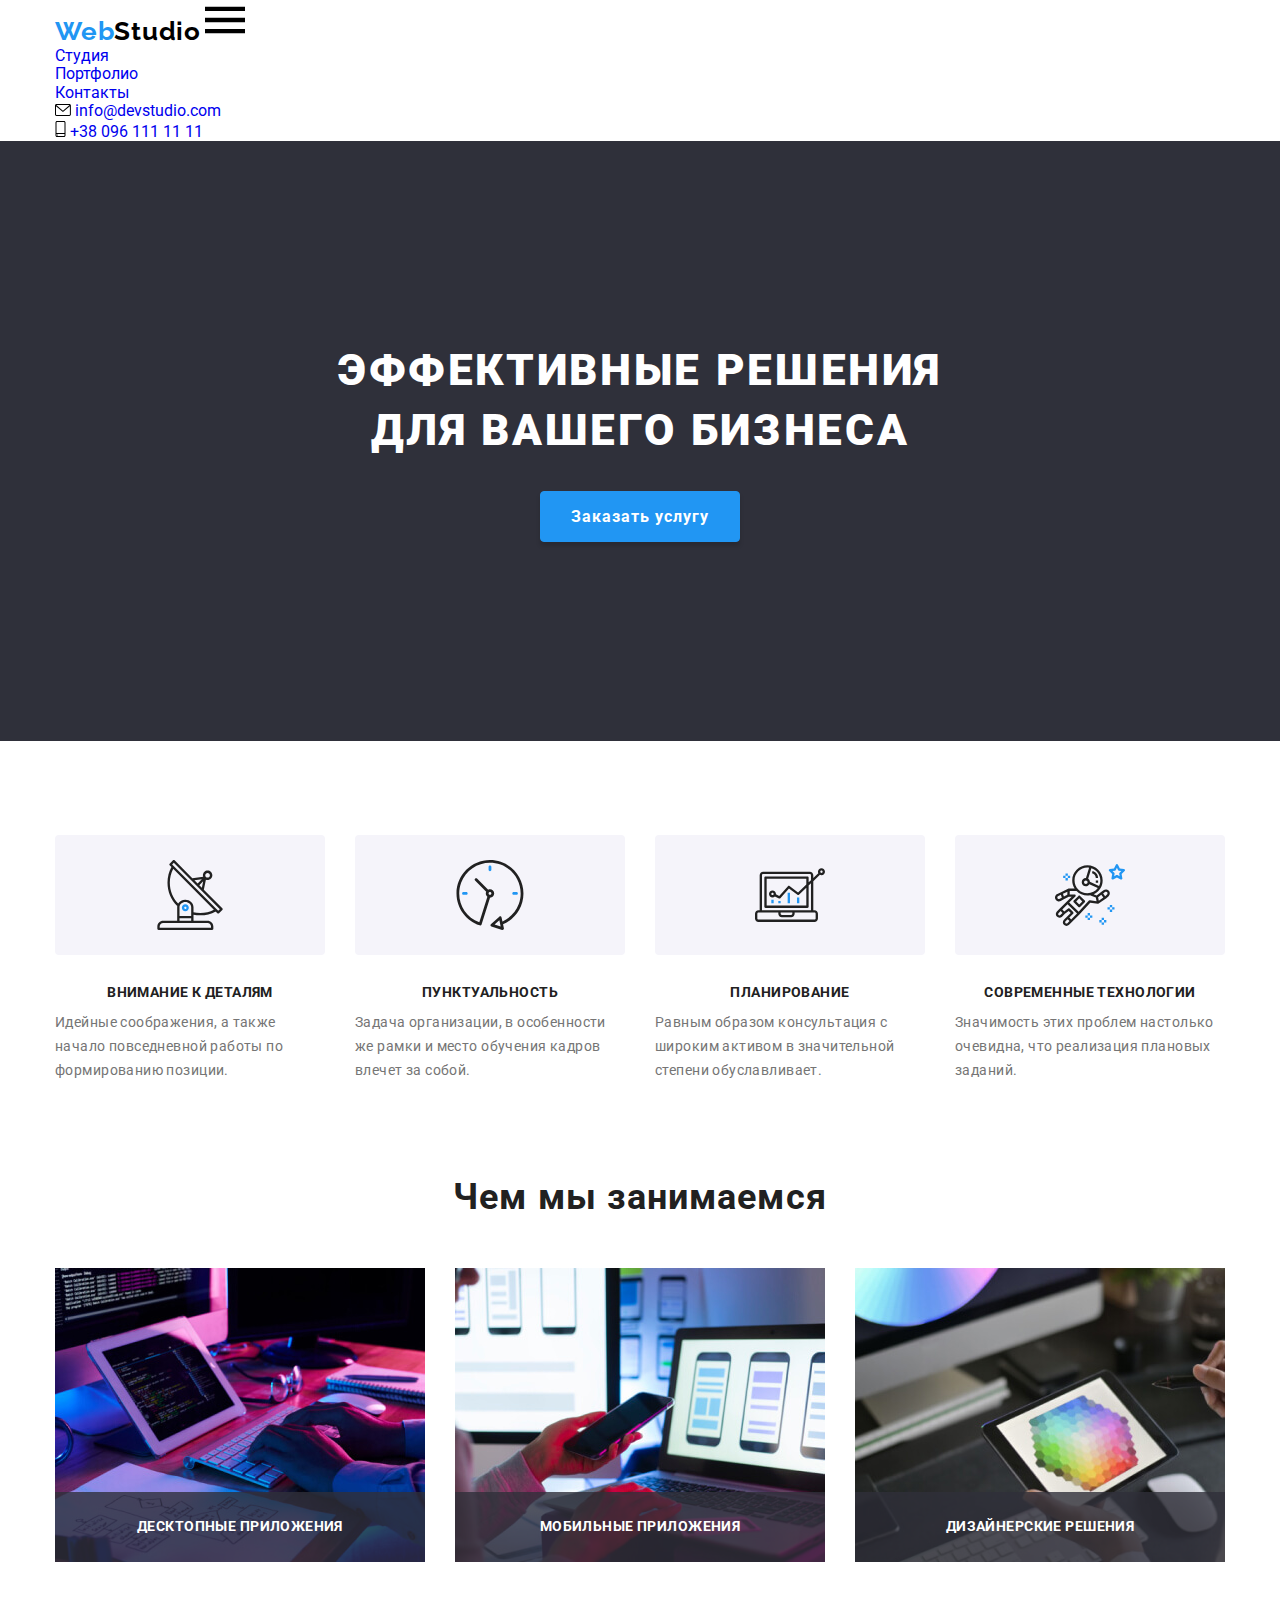
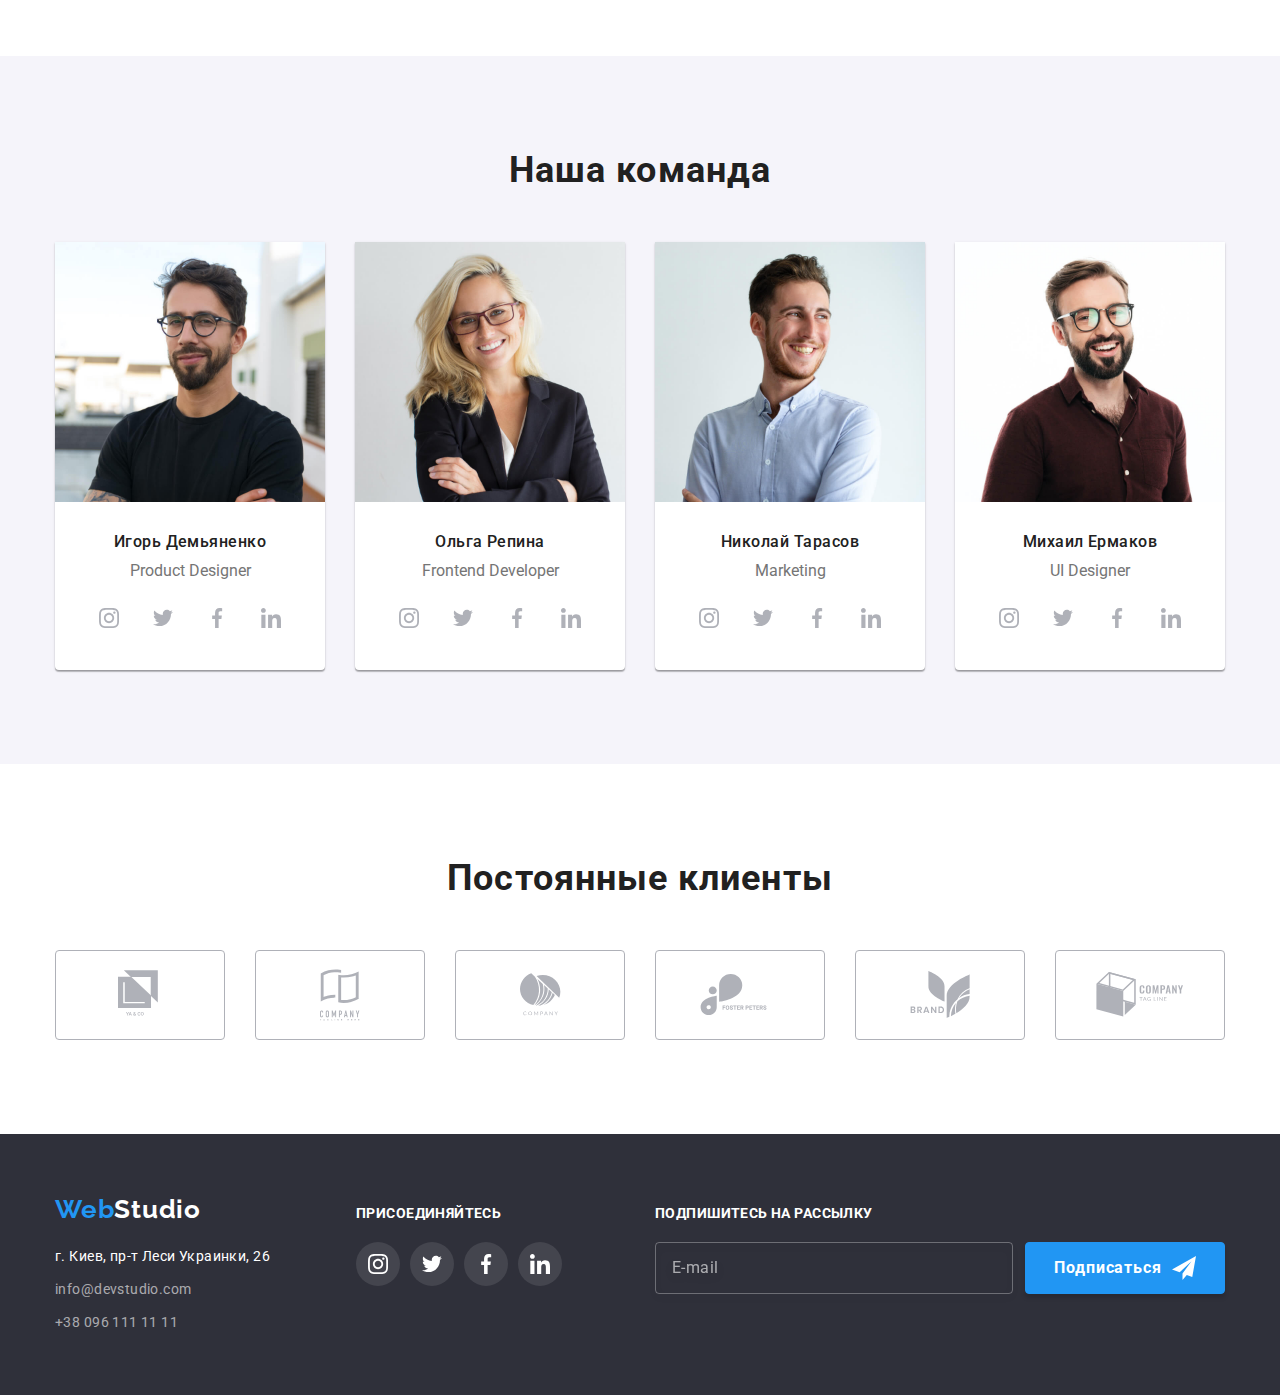
==== commit 764f4adb: "added menu-button" ====
--- a/index.html
+++ b/index.html
@@ -1,463 +1,767 @@
 <!DOCTYPE html>
 <html lang="ru">
-<head>
-    <meta charset="UTF-8">
-    <meta name="viewport" content="width=device-width, initial-scale=1.0">
-    <link rel="preconnect" href="https://fonts.gstatic.com"> 
-    <link href="https://fonts.googleapis.com/css2?family=Raleway:wght@700&family=Roboto:wght@400;500;700;900&display=swap" rel="stylesheet">    
-    <link rel="stylesheet" href="https://cdn.jsdelivr.net/npm/modern-normalize@1.0.0/modern-normalize.css">
-    <link rel="stylesheet" href="./css/main.min.css">
+  <head>
+    <meta charset="UTF-8" />
+    <meta name="viewport" content="width=device-width, initial-scale=1.0" />
+    <link rel="preconnect" href="https://fonts.gstatic.com" />
+    <link
+      href="https://fonts.googleapis.com/css2?family=Raleway:wght@700&family=Roboto:wght@400;500;700;900&display=swap"
+      rel="stylesheet"
+    />
+    <link
+      rel="stylesheet"
+      href="https://cdn.jsdelivr.net/npm/modern-normalize@1.0.0/modern-normalize.css"
+    />
+    <link rel="stylesheet" href="./css/main.min.css" />
     <title>WebStudio</title>
-</head>
-<body>
+  </head>
+  <body>
     <header class="header">
+      <div class="container">
+        <nav class="site-nav">
+          <a class="logo" href="./index.html"
+            ><span class="logo--accent">Web</span>Studio</a
+          >
+          <button type="button" class="menu-button" 
+          aria-expanded="false"
+          aria-controls="mobile-menu"
+          data-menu-button>
+            <svg width="40" height="40" aria-label="переключатель меню">
+              <use class="icon-menu" href="./images/sprite.svg#icon-menu"></use>
+              <use
+                class="icon-close"
+                href="./images/sprite.svg#icon-cross"
+              ></use>
+            </svg>
+          </button>
+          <div class="mobile-menu" data-menu></div>
+          <ul class="site-nav__list">
+            <li class="site-nav__item">
+              <a class="site-nav__link current" href="./index.html">Студия</a>
+            </li>
+            <li class="site-nav__item">
+              <a class="site-nav__link" href="./portfolio.html">Портфолио</a>
+            </li>
+            <li class="site-nav__item">
+              <a class="site-nav__link" href="#team">Контакты</a>
+            </li>
+          </ul>
+        </nav>
+        <ul class="contacts">
+          <li class="contacts__item">
+            <a class="contacts__link" href="mailto:info@devstudio.com">
+              <svg class="contacts__icon" width="16px" height="12px">
+                <use href="./images/sprite.svg#envelope"></use>
+              </svg>
+              info@devstudio.com
+            </a>
+          </li>
+          <li class="contacts__item">
+            <a class="contacts__link" href="tel:+380961111111">
+              <svg class="contacts__icon" width="11px" height="16px">
+                <use href="./images/sprite.svg#smartphone"></use>
+              </svg>
+              +38 096 111 11 11
+            </a>
+          </li>
+        </ul>
+      </div>
+    </header>
+    <main>
+      <!--hero-->
+      <section class="hero">
         <div class="container">
-        <nav class="site-nav">
-            <a class="logo" href="./index.html"><span class="logo--accent">Web</span>Studio</a>
-            <button type="button" class="menu-button">
-                <svg class="mobile-menu" width="40" height="40">
-                    <use href="./images/sprite.svg#icon-menu"></use>
-                    <use href="./images/sprite.svg#icon-close"></use>
-                </svg>
-            </button>
-            <ul class="site-nav__list">
-                <li class="site-nav__item"> 
-                    <a class="site-nav__link current" href="./index.html">Студия</a></li>
-                <li class="site-nav__item"> 
-                    <a class="site-nav__link" href="./portfolio.html">Портфолио</a></li>
-                <li class="site-nav__item"> 
-                    <a class="site-nav__link" href="#team">Контакты</a></li>
-            </ul>
-        </nav>    
-        <ul class="contacts">
-            <li class="contacts__item">
-                <a class="contacts__link" href="mailto:info@devstudio.com">
-                    <svg class="contacts__icon" width="16px" height="12px">
-                         <use href="./images/sprite.svg#envelope"></use>
-                    </svg>
-                    info@devstudio.com
-                </a>
-            </li>
-            <li class="contacts__item">
-                <a class="contacts__link" href="tel:+380961111111">
-                    <svg class="contacts__icon" width="11px" height="16px">
-                        <use href="./images/sprite.svg#smartphone"></use>
-                    </svg>
-                    +38 096 111 11 11
-                </a>
-            </li>
-        </ul>
+          <h1 class="hero__title">Эффективные решения для вашего бизнеса</h1>
+          <button class="main__btn" type="button" data-modal-open>
+            Заказать услугу
+          </button>
         </div>
-    </header> 
-    <main>
-        <!--hero-->
-        <section class="hero">
-            <div class="container">
-                <h1 class="hero__title">Эффективные решения для вашего бизнеса</h1>
-                 <button class="main__btn" type="button" data-modal-open> Заказать услугу </button>
-            </div>
-        </section>
-        <!--advantage-->
-        <section class="advantage section">
-            <div class="container">
-                <h2 class="advantage__title visually-hidden">Преимущества</h2>
-                <ul class="advantage__list">
-                    <li class="advantage__item">
-                        <div class="advantage__image">
-                        <svg class="advantage-image__icon">
-                            <use href="./images/sprite.svg#antenna"></use>
-                        </svg>
-                        </div>
-                        <h3 class="advantage-item__title">Внимание к деталям</h3>
-                        <p class="advantage-item__description">Идейные соображения, а также начало повседневной работы по формированию позиции.</p>
-                    </li> 
-                    <li class="advantage__item">
-                        <div class="advantage__image">
-                        <svg class="advantage-image__icon">
-                            <use href="./images/sprite.svg#clock"></use>
-                        </svg>
-                        </div>
-                        <h3 class="advantage-item__title">Пунктуальность</h3>
-                        <p class="advantage-item__description">Задача организации, в особенности же рамки и место обучения кадров влечет за собой.</p>
-                    </li>
-                    <li class="advantage__item">
-                        <div class="advantage__image">
-                        <svg class="advantage-image__icon">
-                            <use href="./images/sprite.svg#diagram"></use>
-                        </svg>
-                        </div>
-                        <h3 class="advantage-item__title">Планирование</h3>
-                        <p class="advantage-item__description">Равным образом консультация с широким активом в значительной степени обуславливает.</p>
-                    </li>
-                    <li class="advantage__item">
-                        <div class="advantage__image">
-                        <svg class="advantage-image__icon">
-                            <use href="./images/sprite.svg#astronaut"></use>
-                        </svg>
-                        </div>
-                        <h3 class="advantage-item__title">Современные технологии</h3>
-                        <p class="advantage-item__description">Значимость этих проблем настолько очевидна, что реализация плановых заданий.</p>
-                    </li>
+      </section>
+      <!--advantage-->
+      <section class="advantage section">
+        <div class="container">
+          <h2 class="advantage__title visually-hidden">Преимущества</h2>
+          <ul class="advantage__list">
+            <li class="advantage__item">
+              <div class="advantage__image">
+                <svg class="advantage-image__icon">
+                  <use href="./images/sprite.svg#antenna"></use>
+                </svg>
+              </div>
+              <h3 class="advantage-item__title">Внимание к деталям</h3>
+              <p class="advantage-item__description">
+                Идейные соображения, а также начало повседневной работы по
+                формированию позиции.
+              </p>
+            </li>
+            <li class="advantage__item">
+              <div class="advantage__image">
+                <svg class="advantage-image__icon">
+                  <use href="./images/sprite.svg#clock"></use>
+                </svg>
+              </div>
+              <h3 class="advantage-item__title">Пунктуальность</h3>
+              <p class="advantage-item__description">
+                Задача организации, в особенности же рамки и место обучения
+                кадров влечет за собой.
+              </p>
+            </li>
+            <li class="advantage__item">
+              <div class="advantage__image">
+                <svg class="advantage-image__icon">
+                  <use href="./images/sprite.svg#diagram"></use>
+                </svg>
+              </div>
+              <h3 class="advantage-item__title">Планирование</h3>
+              <p class="advantage-item__description">
+                Равным образом консультация с широким активом в значительной
+                степени обуславливает.
+              </p>
+            </li>
+            <li class="advantage__item">
+              <div class="advantage__image">
+                <svg class="advantage-image__icon">
+                  <use href="./images/sprite.svg#astronaut"></use>
+                </svg>
+              </div>
+              <h3 class="advantage-item__title">Современные технологии</h3>
+              <p class="advantage-item__description">
+                Значимость этих проблем настолько очевидна, что реализация
+                плановых заданий.
+              </p>
+            </li>
+          </ul>
+        </div>
+      </section>
+      <!--services-->
+      <section class="services">
+        <div class="container">
+          <h2 class="section-title">Чем мы занимаемся</h2>
+          <ul class="services__list">
+            <li class="services__item">
+              <h3 class="services-item__title">Десктопные приложения</h3>
+              <img
+                class="services-item__image"
+                src="./images/services/img-services-1.jpg"
+                srcset="./images/services/img-services-1@2x.jpg 2x"
+                alt="программист работает по ТЗ"
+                height="294"
+                width="370"
+              />
+            </li>
+            <li class="services__item">
+              <h3 class="services-item__title">Мобильные приложения</h3>
+              <img
+                class="services-item__image"
+                src="./images/services/img-services-2.jpg"
+                srcset="./images/services/img-services-2@2x.jpg 2x"
+                alt="веб дизайн для приложений на смартфоне"
+                height="294"
+                width="370"
+              />
+            </li>
+            <li class="services__item">
+              <h3 class="services-item__title">Дизайнерские решения</h3>
+              <img
+                class="services-item__image"
+                src="./images/services/img-services-3.jpg"
+                srcset="./images/services/img-services-3@2x.jpg 2x"
+                alt="разработка веб дизайна креативщиком"
+                height="294"
+                width="370"
+              />
+            </li>
+          </ul>
+        </div>
+      </section>
+      <!--team-->
+      <section id="team" class="team section">
+        <div class="container">
+          <h2 class="section-title">Наша команда</h2>
+          <ul class="team__list">
+            <li class="team__item">
+              <img
+                class="team-item__photo"
+                src="./images/igor.jpg"
+                alt="Продакт дизайнер игорь"
+              />
+              <div class="team-item__info">
+                <h3 class="team-item__name">Игорь Демьяненко</h3>
+                <p class="team-item__position" lang="en">Product Designer</p>
+                <ul class="team-item__social-list">
+                  <li class="social-list__item">
+                    <a
+                      class="social-list__link"
+                      href="https://www.instagram.com/"
+                      rel="noreferrer noopener"
+                      target="_blank"
+                    >
+                      <svg
+                        class="social-list__icon"
+                        width="20px"
+                        height="20px"
+                        aria-label="instagram"
+                      >
+                        <use href="./images/sprite.svg#instagram"></use>
+                      </svg>
+                    </a>
+                  </li>
+                  <li class="social-list__item">
+                    <a
+                      class="social-list__link"
+                      href="https://www.twitter.com/"
+                      rel="noreferrer noopener"
+                      target="_blank"
+                    >
+                      <svg
+                        class="social-list__icon"
+                        width="20px"
+                        height="20px"
+                        aria-label="twitter"
+                      >
+                        <use href="./images/sprite.svg#twitter"></use>
+                      </svg>
+                    </a>
+                  </li>
+                  <li class="social-list__item">
+                    <a
+                      class="social-list__link"
+                      href="https://www.facebook.com/"
+                      rel="noreferrer noopener"
+                      target="_blank"
+                    >
+                      <svg
+                        class="social-list__icon"
+                        width="20px"
+                        height="20px"
+                        aria-label="facebook"
+                      >
+                        <use href="./images/sprite.svg#facebook"></use>
+                      </svg>
+                    </a>
+                  </li>
+                  <li class="social-list__item">
+                    <a
+                      class="social-list__link"
+                      href="https://www.linkedin.com/"
+                      rel="noreferrer noopener"
+                      target="_blank"
+                    >
+                      <svg
+                        class="social-list__icon"
+                        width="20px"
+                        height="20px"
+                        aria-label="linkedin"
+                      >
+                        <use href="./images/sprite.svg#linkedin"></use>
+                      </svg>
+                    </a>
+                  </li>
                 </ul>
-            </div>
-        </section> 
-        <!--services-->
-        <section class="services"> 
-            <div class="container">
-                <h2 class="section-title">Чем мы занимаемся</h2>
-                <ul class="services__list">
-                    <li class="services__item">
-                        <h3 class="services-item__title">Десктопные приложения</h3>
-                        <img class="services-item__image" 
-                        src="./images/services/img-services-1.jpg" 
-                        srcset="./images/services/img-services-1@2x.jpg 2x"
-                        alt="программист работает по ТЗ" 
-                        height="294" 
-                        width="370">
-                    </li>
-                    <li class="services__item">
-                        <h3 class="services-item__title">Мобильные приложения</h3>
-                        <img class="services-item__image" 
-                        src="./images/services/img-services-2.jpg" 
-                        srcset="./images/services/img-services-2@2x.jpg 2x"
-                        alt="веб дизайн для приложений на смартфоне" 
-                        height="294" 
-                        width="370">
-                    </li>
-                    <li class="services__item">
-                        <h3 class="services-item__title">Дизайнерские решения</h3>
-                        <img class="services-item__image" 
-                        src="./images/services/img-services-3.jpg" 
-                        srcset="./images/services/img-services-3@2x.jpg 2x"
-                        alt="разработка веб дизайна креативщиком" 
-                        height="294" 
-                        width="370">
-                    </li>
+              </div>
+            </li>
+            <li class="team__item">
+              <img
+                class="team-item__photo"
+                src="./images/olga.jpg"
+                alt="фронт-энд разработчик ольга"
+              />
+              <div class="team-item__info">
+                <h3 class="team-item__name">Ольга Репина</h3>
+                <p class="team-item__position" lang="en">Frontend Developer</p>
+                <ul class="team-item__social-list">
+                  <li class="social-list__item">
+                    <a
+                      class="social-list__link"
+                      href="https://www.instagram.com/"
+                      rel="noreferrer noopener"
+                      target="_blank"
+                    >
+                      <svg
+                        class="social-list__icon"
+                        width="20px"
+                        height="20px"
+                        aria-label="instagram"
+                      >
+                        <use href="./images/sprite.svg#instagram"></use>
+                      </svg>
+                    </a>
+                  </li>
+                  <li class="social-list__item">
+                    <a
+                      class="social-list__link"
+                      href="https://www.twitter.com/"
+                      rel="noreferrer noopener"
+                      target="_blank"
+                    >
+                      <svg
+                        class="social-list__icon"
+                        width="20px"
+                        height="20px"
+                        aria-label="twitter"
+                      >
+                        <use href="./images/sprite.svg#twitter"></use>
+                      </svg>
+                    </a>
+                  </li>
+                  <li class="social-list__item">
+                    <a
+                      class="social-list__link"
+                      href="https://www.facebook.com/"
+                      rel="noreferrer noopener"
+                      target="_blank"
+                    >
+                      <svg
+                        class="social-list__icon"
+                        width="20px"
+                        height="20px"
+                        aria-label="facebook"
+                      >
+                        <use href="./images/sprite.svg#facebook"></use>
+                      </svg>
+                    </a>
+                  </li>
+                  <li class="social-list__item">
+                    <a
+                      class="social-list__link"
+                      href="https://www.linkedin.com/"
+                      rel="noreferrer noopener"
+                      target="_blank"
+                    >
+                      <svg
+                        class="social-list__icon"
+                        width="20px"
+                        height="20px"
+                        aria-label="linkedin"
+                      >
+                        <use href="./images/sprite.svg#linkedin"></use>
+                      </svg>
+                    </a>
+                  </li>
                 </ul>
-            </div>
-        </section> 
-        <!--team-->
-        <section id="team" class="team section"> 
-            <div class="container">
-                <h2 class="section-title">Наша команда</h2>
-                <ul class="team__list">
-                    <li class="team__item">
-                        <img class="team-item__photo" 
-                        src="./images/igor.jpg" 
-                        alt="Продакт дизайнер игорь" >
-                        <div class="team-item__info">
-                            <h3 class="team-item__name">Игорь Демьяненко</h3>
-                            <p class="team-item__position" lang="en">Product Designer</p>
-                            <ul class="team-item__social-list">
-                                <li class="social-list__item">
-                                    <a class="social-list__link" href="https://www.instagram.com/" rel="noreferrer noopener" target="_blank">
-                                        <svg class="social-list__icon" width="20px" height="20px" aria-label="instagram">
-                                            <use href="./images/sprite.svg#instagram"></use>
-                                        </svg>
-                                    </a>
-                                </li>
-                                <li class="social-list__item">
-                                    <a class="social-list__link" href="https://www.twitter.com/" rel="noreferrer noopener" target="_blank">
-                                        <svg class="social-list__icon" width="20px" height="20px" aria-label="twitter">
-                                            <use href="./images/sprite.svg#twitter"></use>
-                                        </svg>
-                                    </a>
-                                </li>
-                                <li class="social-list__item">
-                                    <a class="social-list__link" href="https://www.facebook.com/" rel="noreferrer noopener" target="_blank">
-                                        <svg class="social-list__icon" width="20px" height="20px" aria-label="facebook">
-                                            <use href="./images/sprite.svg#facebook"></use>
-                                        </svg>
-                                    </a>
-                                </li>
-                                <li class="social-list__item">
-                                    <a class="social-list__link" href="https://www.linkedin.com/" rel="noreferrer noopener" target="_blank">
-                                        <svg class="social-list__icon" width="20px" height="20px" aria-label="linkedin">
-                                            <use href="./images/sprite.svg#linkedin"></use>
-                                        </svg>
-                                    </a>
-                                </li>
-                            </ul>
-                        </div>
-                    </li>
-                    <li class="team__item">
-                        <img class="team-item__photo" 
-                        src="./images/olga.jpg" 
-                        alt="фронт-энд разработчик ольга">
-                        <div class="team-item__info">
-                            <h3 class="team-item__name">Ольга Репина</h3>
-                            <p class="team-item__position" lang="en">Frontend Developer</p>
-                            <ul class="team-item__social-list">
-                                <li class="social-list__item">
-                                    <a class="social-list__link" href="https://www.instagram.com/" rel="noreferrer noopener" target="_blank">
-                                        <svg class="social-list__icon" width="20px" height="20px" aria-label="instagram">
-                                            <use href="./images/sprite.svg#instagram"></use>
-                                        </svg>
-                                    </a>
-                                </li>
-                                <li class="social-list__item">
-                                    <a class="social-list__link" href="https://www.twitter.com/" rel="noreferrer noopener" target="_blank">
-                                        <svg class="social-list__icon" width="20px" height="20px" aria-label="twitter">
-                                            <use href="./images/sprite.svg#twitter"></use>
-                                        </svg>
-                                    </a>
-                                </li>
-                                <li class="social-list__item">
-                                    <a class="social-list__link" href="https://www.facebook.com/" rel="noreferrer noopener" target="_blank">
-                                        <svg class="social-list__icon" width="20px" height="20px" aria-label="facebook">
-                                            <use href="./images/sprite.svg#facebook"></use>
-                                        </svg>
-                                    </a>
-                                </li>
-                                <li class="social-list__item">
-                                    <a class="social-list__link" href="https://www.linkedin.com/" rel="noreferrer noopener" target="_blank">
-                                        <svg class="social-list__icon" width="20px" height="20px" aria-label="linkedin">
-                                            <use href="./images/sprite.svg#linkedin"></use>
-                                        </svg>
-                                    </a>
-                                </li>
-                            </ul>
-                        </div>
-                    </li>
-                    <li class="team__item">
-                        <img class="team-item__photo" 
-                        src="./images/nikolay.jpg" 
-                        alt="маркетолог николай">
-                        <div class="team-item__info">
-                            <h3 class="team-item__name">Николай Тарасов</h3>
-                            <p class="team-item__position" lang="en">Marketing</p>
-                            <ul class="team-item__social-list">
-                                <li class="social-list__item">
-                                    <a class="social-list__link" href="https://www.instagram.com/" rel="noreferrer noopener" target="_blank">
-                                        <svg class="social-list__icon" width="20px" height="20px" aria-label="instagram">
-                                            <use href="./images/sprite.svg#instagram"></use>
-                                        </svg>
-                                    </a>
-                                </li>
-                                <li class="social-list__item">
-                                    <a class="social-list__link" href="https://www.twitter.com/" rel="noreferrer noopener" target="_blank">
-                                        <svg class="social-list__icon" width="20px" height="20px" aria-label="twitter">
-                                            <use href="./images/sprite.svg#twitter"></use>
-                                        </svg>
-                                    </a>
-                                </li>
-                                <li class="social-list__item">
-                                    <a class="social-list__link" href="https://www.facebook.com/" rel="noreferrer noopener" target="_blank">
-                                        <svg class="social-list__icon" width="20px" height="20px" aria-label="facebook">
-                                            <use href="./images/sprite.svg#facebook"></use>
-                                        </svg>
-                                    </a>
-                                </li>
-                                <li class="social-list__item">
-                                    <a class="social-list__link" href="https://www.linkedin.com/" rel="noreferrer noopener" target="_blank">
-                                        <svg class="social-list__icon" width="20px" height="20px" aria-label="linkedin">
-                                            <use href="./images/sprite.svg#linkedin"></use>
-                                        </svg>
-                                    </a>
-                                </li>
-                            </ul>
-                        </div>
-                    </li>
-                    <li class="team__item">
-                        <img class="team-item__photo" 
-                        src="./images/michail.jpg" 
-                        alt="УИ дизайнер михаил">
-                        <div class="team-item__info">
-                            <h3 class="team-item__name">Михаил Ермаков</h3>
-                            <p class="team-item__position" lang="en">UI Designer</p>
-                            <ul class="team-item__social-list">
-                                <li class="social-list__item">
-                                    <a class="social-list__link" href="https://www.instagram.com/" rel="noreferrer noopener" target="_blank">
-                                        <svg class="social-list__icon" width="20px" height="20px" aria-label="instagram">
-                                            <use href="./images/sprite.svg#instagram"></use>
-                                        </svg>
-                                    </a>
-                                </li>
-                                <li class="social-list__item">
-                                    <a class="social-list__link" href="https://www.twitter.com/" rel="noreferrer noopener" target="_blank">
-                                        <svg class="social-list__icon" width="20px" height="20px" aria-label="twitter">
-                                            <use href="./images/sprite.svg#twitter"></use>
-                                        </svg>
-                                    </a>
-                                </li>
-                                <li class="social-list__item">
-                                    <a class="social-list__link" href="https://www.facebook.com/" rel="noreferrer noopener" target="_blank">
-                                        <svg class="social-list__icon" width="20px" height="20px" aria-label="facebook">
-                                            <use href="./images/sprite.svg#facebook"></use>
-                                        </svg>
-                                    </a>
-                                </li>
-                                <li class="social-list__item">
-                                    <a class="social-list__link" href="https://www.linkedin.com/" rel="noreferrer noopener" target="_blank">
-                                        <svg class="social-list__icon" width="20px" height="20px" aria-label="linkedin">
-                                            <use href="./images/sprite.svg#linkedin"></use>
-                                        </svg>
-                                    </a>
-                                </li>
-                            </ul>
-                        </div>
-                    </li>           
+              </div>
+            </li>
+            <li class="team__item">
+              <img
+                class="team-item__photo"
+                src="./images/nikolay.jpg"
+                alt="маркетолог николай"
+              />
+              <div class="team-item__info">
+                <h3 class="team-item__name">Николай Тарасов</h3>
+                <p class="team-item__position" lang="en">Marketing</p>
+                <ul class="team-item__social-list">
+                  <li class="social-list__item">
+                    <a
+                      class="social-list__link"
+                      href="https://www.instagram.com/"
+                      rel="noreferrer noopener"
+                      target="_blank"
+                    >
+                      <svg
+                        class="social-list__icon"
+                        width="20px"
+                        height="20px"
+                        aria-label="instagram"
+                      >
+                        <use href="./images/sprite.svg#instagram"></use>
+                      </svg>
+                    </a>
+                  </li>
+                  <li class="social-list__item">
+                    <a
+                      class="social-list__link"
+                      href="https://www.twitter.com/"
+                      rel="noreferrer noopener"
+                      target="_blank"
+                    >
+                      <svg
+                        class="social-list__icon"
+                        width="20px"
+                        height="20px"
+                        aria-label="twitter"
+                      >
+                        <use href="./images/sprite.svg#twitter"></use>
+                      </svg>
+                    </a>
+                  </li>
+                  <li class="social-list__item">
+                    <a
+                      class="social-list__link"
+                      href="https://www.facebook.com/"
+                      rel="noreferrer noopener"
+                      target="_blank"
+                    >
+                      <svg
+                        class="social-list__icon"
+                        width="20px"
+                        height="20px"
+                        aria-label="facebook"
+                      >
+                        <use href="./images/sprite.svg#facebook"></use>
+                      </svg>
+                    </a>
+                  </li>
+                  <li class="social-list__item">
+                    <a
+                      class="social-list__link"
+                      href="https://www.linkedin.com/"
+                      rel="noreferrer noopener"
+                      target="_blank"
+                    >
+                      <svg
+                        class="social-list__icon"
+                        width="20px"
+                        height="20px"
+                        aria-label="linkedin"
+                      >
+                        <use href="./images/sprite.svg#linkedin"></use>
+                      </svg>
+                    </a>
+                  </li>
                 </ul>
-            </div>
-        </section>
-        <!-- clients -->
-        <section class="clients section">
-            <div class="container">
-                <h2 class="section-title">Постоянные клиенты</h2>
-                <ul class="clients__list">
-                    <li class="clients__item">
-                        <a class="clients__link" href="" target="_blank">
-                            <svg class="clients__logo" width="44px" height="49px">
-                                <use href="./images/sprite.svg#logo-1"></use>
-                            </svg>
-                        </a>
-                    </li>
-                    <li class="clients__item">
-                        <a class="clients__link" href="" target="_blank">
-                            <svg class="clients__logo" width="40px" height="52px" >
-                            <use href="./images/sprite.svg#logo-2"></use>
-                        </svg>
-                        </a>
-                    </li>
-                    <li class="clients__item">
-                        <a class="clients__link" href="" target="_blank">
-                            <svg class="clients__logo" width="41px" height="43px">
-                            <use href="./images/sprite.svg#logo-3"></use>
-                        </svg>
-                        </a>
-                    </li>
-                    <li class="clients__item">
-                        <a class="clients__link" href="" target="_blank">
-                            <svg class="clients__logo" width="80px" height="42px">
-                            <use href="./images/sprite.svg#logo-4"></use>
-                        </svg>
-                        </a>
-                    </li>
-                    <li class="clients__item">
-                        <a class="clients__link" href="" target="_blank">
-                            <svg class="clients__logo" width="60px" height="47px">
-                            <use href="./images/sprite.svg#logo-5"></use>
-                        </svg>
-                        </a>
-                    </li>
-                    <li class="clients__item">
-                        <a class="clients__link" href="" target="_blank">
-                            <svg class="clients__logo" width="88px" height="45px">
-                            <use href="./images/sprite.svg#logo-6"></use>
-                        </svg>
-                        </a>
-                    </li>
+              </div>
+            </li>
+            <li class="team__item">
+              <img
+                class="team-item__photo"
+                src="./images/michail.jpg"
+                alt="УИ дизайнер михаил"
+              />
+              <div class="team-item__info">
+                <h3 class="team-item__name">Михаил Ермаков</h3>
+                <p class="team-item__position" lang="en">UI Designer</p>
+                <ul class="team-item__social-list">
+                  <li class="social-list__item">
+                    <a
+                      class="social-list__link"
+                      href="https://www.instagram.com/"
+                      rel="noreferrer noopener"
+                      target="_blank"
+                    >
+                      <svg
+                        class="social-list__icon"
+                        width="20px"
+                        height="20px"
+                        aria-label="instagram"
+                      >
+                        <use href="./images/sprite.svg#instagram"></use>
+                      </svg>
+                    </a>
+                  </li>
+                  <li class="social-list__item">
+                    <a
+                      class="social-list__link"
+                      href="https://www.twitter.com/"
+                      rel="noreferrer noopener"
+                      target="_blank"
+                    >
+                      <svg
+                        class="social-list__icon"
+                        width="20px"
+                        height="20px"
+                        aria-label="twitter"
+                      >
+                        <use href="./images/sprite.svg#twitter"></use>
+                      </svg>
+                    </a>
+                  </li>
+                  <li class="social-list__item">
+                    <a
+                      class="social-list__link"
+                      href="https://www.facebook.com/"
+                      rel="noreferrer noopener"
+                      target="_blank"
+                    >
+                      <svg
+                        class="social-list__icon"
+                        width="20px"
+                        height="20px"
+                        aria-label="facebook"
+                      >
+                        <use href="./images/sprite.svg#facebook"></use>
+                      </svg>
+                    </a>
+                  </li>
+                  <li class="social-list__item">
+                    <a
+                      class="social-list__link"
+                      href="https://www.linkedin.com/"
+                      rel="noreferrer noopener"
+                      target="_blank"
+                    >
+                      <svg
+                        class="social-list__icon"
+                        width="20px"
+                        height="20px"
+                        aria-label="linkedin"
+                      >
+                        <use href="./images/sprite.svg#linkedin"></use>
+                      </svg>
+                    </a>
+                  </li>
                 </ul>
-            </div>
-        </section>
+              </div>
+            </li>
+          </ul>
+        </div>
+      </section>
+      <!-- clients -->
+      <section class="clients section">
+        <div class="container">
+          <h2 class="section-title">Постоянные клиенты</h2>
+          <ul class="clients__list">
+            <li class="clients__item">
+              <a class="clients__link" href="" target="_blank">
+                <svg class="clients__logo" width="44px" height="49px">
+                  <use href="./images/sprite.svg#logo-1"></use>
+                </svg>
+              </a>
+            </li>
+            <li class="clients__item">
+              <a class="clients__link" href="" target="_blank">
+                <svg class="clients__logo" width="40px" height="52px">
+                  <use href="./images/sprite.svg#logo-2"></use>
+                </svg>
+              </a>
+            </li>
+            <li class="clients__item">
+              <a class="clients__link" href="" target="_blank">
+                <svg class="clients__logo" width="41px" height="43px">
+                  <use href="./images/sprite.svg#logo-3"></use>
+                </svg>
+              </a>
+            </li>
+            <li class="clients__item">
+              <a class="clients__link" href="" target="_blank">
+                <svg class="clients__logo" width="80px" height="42px">
+                  <use href="./images/sprite.svg#logo-4"></use>
+                </svg>
+              </a>
+            </li>
+            <li class="clients__item">
+              <a class="clients__link" href="" target="_blank">
+                <svg class="clients__logo" width="60px" height="47px">
+                  <use href="./images/sprite.svg#logo-5"></use>
+                </svg>
+              </a>
+            </li>
+            <li class="clients__item">
+              <a class="clients__link" href="" target="_blank">
+                <svg class="clients__logo" width="88px" height="45px">
+                  <use href="./images/sprite.svg#logo-6"></use>
+                </svg>
+              </a>
+            </li>
+          </ul>
+        </div>
+      </section>
     </main>
     <footer class="footer">
-        <div class="container">
-            <div class="footer__wrap">
-            <a class="logo" href="./index.html" ><span class="logo--accent">Web</span><span class="logo--inverse">Studio</span></a>
-            <address class="footer__address">
-                <ul class="footer-address__list">
-                    <li class="footer-address__item">
-                        <a class="footer-address__link map" href="https://goo.gl/maps/psRtu3tgyUnC2bHMA" target="_blank"> г. Киев, пр-т Леси Украинки, 26 </a>
-                    </li>
-                    <li class="footer-address__item">
-                        <a class="footer-address__link" href="mailto:info@devstudio.com">info@devstudio.com</a>
-                    </li>
-                    <li class="footer-address__item">
-                        <a class="footer-address__link" href="tel:+380961111111">+38 096 111 11 11</a>
-                    </li>
-                </ul>
-            </address>
-            </div>
-            <div class="footer__social">
-                <p class="footer-social__title">присоединяйтесь</p>
-                <ul class="footer-social__list">
-                    <li class="footer-social__item">
-                        <a class="footer-social__link" href="https://www.instagram.com/" rel="noreferrer noopener" target="_blank">
-                            <svg class="footer-social__logo" width="20px" height="20px" aria-label="instagram">
-                                <use href="./images/sprite.svg#instagram"></use>
-                            </svg>
-                        </a>
-                    </li>
-                    <li class="footer-social__item">
-                        <a class="footer-social__link" href="https://twitter.com/" rel="noreferrer noopener" target="_blank">
-                            <svg class="footer-social__logo" width="20px" height="20px" aria-label="twitter">
-                                <use href="./images/sprite.svg#twitter"></use>
-                            </svg>
-                        </a>
-                    </li>
-                    <li class="footer-social__item">
-                        <a class="footer-social__link" href="https://www.facebook.com" rel="noreferrer noopener" target="_blank">
-                            <svg class="footer-social__logo" width="20px" height="20px" aria-label="facebook">
-                                <use href="./images/sprite.svg#facebook"></use>
-                            </svg>
-                        </a>
-                    </li>
-                    <li class="footer-social__item">
-                        <a class="footer-social__link" href="https://www.linkedin.com" rel="noreferrer noopener" target="_blank">
-                            <svg class="footer-social__logo" width="20px" height="20px" aria-label="linkedin">
-                                <use href="./images/sprite.svg#linkedin"></use>
-                            </svg>
-                        </a>
-                    </li>
-                </ul>
-            </div>
-            <form class="subscription">
-                <b class="subscription__title">Подпишитесь на рассылку</b>
-                <div class="subscription__wrap">
-                    <label for="subs-email"></label>
-                    <input class="subscription__input" id="subs-email" name="subs-email" type="email" placeholder="E-mail" autocomplete="email">
-                    <button class="main__btn" type="submit">Подписаться
-                        <svg class="subscription-btn__icon" width="24px" height="24px">
-                            <use href="./images/sprite.svg#icon-send"></use>
-                        </svg>
-                    </button>
-                </div>
-            </form>
+      <div class="container">
+        <div class="footer__wrap">
+          <a class="logo" href="./index.html"
+            ><span class="logo--accent">Web</span
+            ><span class="logo--inverse">Studio</span></a
+          >
+          <address class="footer__address">
+            <ul class="footer-address__list">
+              <li class="footer-address__item">
+                <a
+                  class="footer-address__link map"
+                  href="https://goo.gl/maps/psRtu3tgyUnC2bHMA"
+                  target="_blank"
+                >
+                  г. Киев, пр-т Леси Украинки, 26
+                </a>
+              </li>
+              <li class="footer-address__item">
+                <a class="footer-address__link" href="mailto:info@devstudio.com"
+                  >info@devstudio.com</a
+                >
+              </li>
+              <li class="footer-address__item">
+                <a class="footer-address__link" href="tel:+380961111111"
+                  >+38 096 111 11 11</a
+                >
+              </li>
+            </ul>
+          </address>
         </div>
-    </footer> 
+        <div class="footer__social">
+          <p class="footer-social__title">присоединяйтесь</p>
+          <ul class="footer-social__list">
+            <li class="footer-social__item">
+              <a
+                class="footer-social__link"
+                href="https://www.instagram.com/"
+                rel="noreferrer noopener"
+                target="_blank"
+              >
+                <svg
+                  class="footer-social__logo"
+                  width="20px"
+                  height="20px"
+                  aria-label="instagram"
+                >
+                  <use href="./images/sprite.svg#instagram"></use>
+                </svg>
+              </a>
+            </li>
+            <li class="footer-social__item">
+              <a
+                class="footer-social__link"
+                href="https://twitter.com/"
+                rel="noreferrer noopener"
+                target="_blank"
+              >
+                <svg
+                  class="footer-social__logo"
+                  width="20px"
+                  height="20px"
+                  aria-label="twitter"
+                >
+                  <use href="./images/sprite.svg#twitter"></use>
+                </svg>
+              </a>
+            </li>
+            <li class="footer-social__item">
+              <a
+                class="footer-social__link"
+                href="https://www.facebook.com"
+                rel="noreferrer noopener"
+                target="_blank"
+              >
+                <svg
+                  class="footer-social__logo"
+                  width="20px"
+                  height="20px"
+                  aria-label="facebook"
+                >
+                  <use href="./images/sprite.svg#facebook"></use>
+                </svg>
+              </a>
+            </li>
+            <li class="footer-social__item">
+              <a
+                class="footer-social__link"
+                href="https://www.linkedin.com"
+                rel="noreferrer noopener"
+                target="_blank"
+              >
+                <svg
+                  class="footer-social__logo"
+                  width="20px"
+                  height="20px"
+                  aria-label="linkedin"
+                >
+                  <use href="./images/sprite.svg#linkedin"></use>
+                </svg>
+              </a>
+            </li>
+          </ul>
+        </div>
+        <form class="subscription">
+          <b class="subscription__title">Подпишитесь на рассылку</b>
+          <div class="subscription__wrap">
+            <label for="subs-email"></label>
+            <input
+              class="subscription__input"
+              id="subs-email"
+              name="subs-email"
+              type="email"
+              placeholder="E-mail"
+              autocomplete="email"
+            />
+            <button class="main__btn" type="submit">
+              Подписаться
+              <svg class="subscription-btn__icon" width="24px" height="24px">
+                <use href="./images/sprite.svg#icon-send"></use>
+              </svg>
+            </button>
+          </div>
+        </form>
+      </div>
+    </footer>
     <div class="backdrop is-hidden" data-modal>
-        <div class="modal">
-            <button class="modal__btn-close" type="button" data-modal-close>
-                <svg class="modal__btn-icon" width="18px" height="18px">
-                    <use href="./images/sprite.svg#icon-person"></use>
-                </svg>
-            </button>
-            <form class="modal__form">
-                <b class="modal-form__title">Оставьте свои данные, мы вам перезвоним</b>
-                <div class="modal-form__field">
-                    <label class="modal-form__label" for="name">Имя</label>
-                    <input class="modal-form__input" id="name" type="text" name="name" autocomplete="name">
-                    <svg class="modal-form__icon" width="18px" height="18px">
-                        <use href="./images/sprite.svg#icon-person"></use>
-                    </svg>
-                </div>
-                <div class="modal-form__field">
-                    <label class="modal-form__label" for="tel">Телефон</label>
-                    <input class="modal-form__input" id="tel" type="tel" name="tel" autocomplete="tel">
-                    <svg class="modal-form__icon" width="18px" height="18px">
-                        <use href="./images/sprite.svg#icon-phone"></use>
-                    </svg>
-                </div>
-                <div class="modal-form__field">
-                    <label class="modal-form__label" for="email">Почта</label>
-                    <input class="modal-form__input" id="email" type="email" name="email" autocomplete="email">
-                    <svg class="modal-form__icon" width="18px" height="18px">
-                        <use href="./images/sprite.svg#icon-email"></use>
-                    </svg>
-                </div>
-                <div class="modal-form__field comment">
-                    <label class="modal-form__label" for="comment">Комментарий</label>
-                    <textarea class="modal-form__input textarea" id="comment" name="comment" placeholder="Введите текст"></textarea>
-                </div>
-                <div class="modal-form__checkbox">
-                    <input class="checkbox__input" type="checkbox" id="check" name="privacy">
-                    <label class="checkbox__label" for="check">Соглашаюсь с рассылкой и принимаю<a class="policy-link" href="https://policies.google.com/terms?hl=ru-UA&fg=1">Условия договора</a></label>
-                </div>
-                <button class="main__btn" type="submit">Отправить</button>
-            </form>
-        </div>
+      <div class="modal">
+        <button class="modal__btn-close" type="button" data-modal-close>
+          <svg class="modal__btn-icon" width="18px" height="18px">
+            <use href="./images/sprite.svg#icon-close"></use>
+          </svg>
+        </button>
+        <form class="modal__form">
+          <b class="modal-form__title"
+            >Оставьте свои данные, мы вам перезвоним</b
+          >
+          <div class="modal-form__field">
+            <label class="modal-form__label" for="name">Имя</label>
+            <input
+              class="modal-form__input"
+              id="name"
+              type="text"
+              name="name"
+              autocomplete="name"
+            />
+            <svg class="modal-form__icon" width="18px" height="18px">
+              <use href="./images/sprite.svg#icon-person"></use>
+            </svg>
+          </div>
+          <div class="modal-form__field">
+            <label class="modal-form__label" for="tel">Телефон</label>
+            <input
+              class="modal-form__input"
+              id="tel"
+              type="tel"
+              name="tel"
+              autocomplete="tel"
+            />
+            <svg class="modal-form__icon" width="18px" height="18px">
+              <use href="./images/sprite.svg#icon-phone"></use>
+            </svg>
+          </div>
+          <div class="modal-form__field">
+            <label class="modal-form__label" for="email">Почта</label>
+            <input
+              class="modal-form__input"
+              id="email"
+              type="email"
+              name="email"
+              autocomplete="email"
+            />
+            <svg class="modal-form__icon" width="18px" height="18px">
+              <use href="./images/sprite.svg#icon-email"></use>
+            </svg>
+          </div>
+          <div class="modal-form__field comment">
+            <label class="modal-form__label" for="comment">Комментарий</label>
+            <textarea
+              class="modal-form__input textarea"
+              id="comment"
+              name="comment"
+              placeholder="Введите текст"
+            ></textarea>
+          </div>
+          <div class="modal-form__checkbox">
+            <input
+              class="checkbox__input"
+              type="checkbox"
+              id="check"
+              name="privacy"
+            />
+            <label class="checkbox__label" for="check"
+              >Соглашаюсь с рассылкой и принимаю<a
+                class="policy-link"
+                href="https://policies.google.com/terms?hl=ru-UA&fg=1"
+                >Условия договора</a
+              ></label
+            >
+          </div>
+          <button class="main__btn" type="submit">Отправить</button>
+        </form>
+      </div>
     </div>
     <script src="./js/modal.js"></script>
-</body>
-</html>+    <script src="./js/menu.js"></script>
+  </body>
+</html>
--- a/css/main.min.css
+++ b/css/main.min.css
@@ -1,2 +1,2 @@
-:root{--primary-text-color: #212121;--secondary-text-color: #757575;--accent-text-color: #2196f3;--reserve-text-color: #ffffff;--primary-font-family: 'Roboto', sans-serif;--secondary-font-family: 'Raleway', sans-serif;--card-set-gap: 30px;--timing-fn: 250ms cubic-bezier(0.4, 0, 0.2, 1)}.visually-hidden{position:absolute;width:1px;height:1px;margin:-1px;border:0;padding:0;white-space:nowrap;-webkit-clip-path:inset(100%);clip-path:inset(100%);clip:rect(0 0 0 0);overflow:hidden}html{-webkit-box-sizing:border-box;box-sizing:border-box}body{font-family:var(--primary-font-family)}body.modal-open{overflow:hidden}ul{list-style:none;padding:0;margin:0}h1,h2,h3,h4,h5,h6,p{margin:0}a{text-decoration:none}address{font-style:normal}img{display:block;max-width:100%;height:auto}textarea{resize:none}.container{width:100%;padding:0 15px;margin:0 auto}@media screen and (min-width: 480px){.container{width:480px}}@media screen and (min-width: 768px){.container{width:768px}}@media screen and (min-width: 1200px){.container{width:1200px}}.section{padding-top:60px;padding-bottom:60px}@media screen and (min-width: 1200px){.section{padding-top:94px;padding-bottom:94px}}.section-title{margin-bottom:30px;font-weight:700;font-size:28px;line-height:1.18;text-align:center;letter-spacing:0.03em;color:var(--primary-text-color)}@media screen and (min-width: 1200px){.section-title{margin-bottom:50px;font-size:36px;line-height:1.16}}.logo{font-family:var(--secondary-font-family);color:#000000;font-weight:700;font-size:26px;line-height:1.19;letter-spacing:0.03em}.logo--accent{color:var(--accent-text-color)}.logo--inverse{color:var(--reserve-text-color)}.footer{padding-top:60px;padding-bottom:60px;background:#2f303a;text-align:center}.footer-address__list{margin-top:20px}.footer-address__item:not(:last-child){margin-bottom:8px}.footer-address__link{font-size:14px;line-height:1.71;letter-spacing:0.03em;color:rgba(255,255,255,0.6)}.footer-address__link.map{color:var(--reserve-text-color)}.footer-social__title,.subscription__title{display:inline-block;margin-bottom:20px;font-weight:700;font-size:14px;line-height:1.14;letter-spacing:0.03em;text-transform:uppercase;color:var(--reserve-text-color)}.footer-social__list{display:-webkit-box;display:-ms-flexbox;display:flex;-webkit-box-pack:center;-ms-flex-pack:center;justify-content:center}.footer-social__item:not(:last-child){margin-right:10px}.footer-social__link{display:-webkit-box;display:-ms-flexbox;display:flex;-webkit-box-pack:center;-ms-flex-pack:center;justify-content:center;-webkit-box-align:center;-ms-flex-align:center;align-items:center;width:44px;height:44px;border-radius:50%;background-color:rgba(255,255,255,0.1);color:var(--reserve-text-color);-webkit-transition:background-color var(--timing-fn);transition:background-color var(--timing-fn)}.footer-social__link:hover,.footer-social__link:focus{background-color:var(--accent-text-color)}.footer-social__logo{fill:currentColor}.subscription-btn__icon{margin-left:10px;fill:currentColor}.subscription__input{margin-bottom:20px;padding:15px 16px;min-width:100%;min-height:50px;border:1px solid rgba(255,255,255,0.3);-webkit-filter:drop-shadow(0px 4px 4px rgba(0,0,0,0.15));filter:drop-shadow(0px 4px 4px rgba(0,0,0,0.15));border-radius:4px;background-color:transparent;color:#ffffff;-webkit-transition:outline var(--timing-fn);transition:outline var(--timing-fn)}.subscription__input:focus{outline:1px solid var(--accent-text-color)}.subscription__input::-webkit-input-placeholder{font-size:16px;line-height:1.25;letter-spacing:0.03em;color:rgba(255,255,255,0.6)}.subscription__input:-ms-input-placeholder{font-size:16px;line-height:1.25;letter-spacing:0.03em;color:rgba(255,255,255,0.6)}.subscription__input::-ms-input-placeholder{font-size:16px;line-height:1.25;letter-spacing:0.03em;color:rgba(255,255,255,0.6)}.subscription__input::placeholder{font-size:16px;line-height:1.25;letter-spacing:0.03em;color:rgba(255,255,255,0.6)}@media screen and (max-width: 767px){.footer__social,.subscription{margin-top:60px}}@media screen and (min-width: 768px) and (max-width: 1199px){.subscription__input{min-width:450px}.footer .container{display:-webkit-box;display:-ms-flexbox;display:flex;-ms-flex-wrap:wrap;flex-wrap:wrap;-webkit-box-pack:center;-ms-flex-pack:center;justify-content:center}.footer__wrap{margin-right:165px}.subscription{margin-top:60px}}@media screen and (min-width: 1200px){.footer{text-align:start}.footer .container{display:-webkit-box;display:-ms-flexbox;display:flex;-webkit-box-pack:start;-ms-flex-pack:start;justify-content:start;-webkit-box-align:baseline;-ms-flex-align:baseline;align-items:baseline}.footer__wrap{width:231px}.footer-address__item:not(:last-child){margin-bottom:9px}.footer__social{margin-left:70px}.subscription{display:block;margin-left:93px;width:570px}.subscription__wrap{display:-webkit-box;display:-ms-flexbox;display:flex}.subscription__input{margin-bottom:0;margin-right:12px;min-width:358px}}.main__btn{display:-webkit-box;display:-ms-flexbox;display:flex;-webkit-box-pack:center;-ms-flex-pack:center;justify-content:center;-webkit-box-align:center;-ms-flex-align:center;align-items:center;margin:0 auto;padding:10px 0;min-width:200px;min-height:50px;border-radius:4px;border:1px solid var(--accent-text-color);cursor:pointer;font-weight:700;font-size:16px;line-height:1.87;letter-spacing:0.06em;color:var(--reserve-text-color);background-color:var(--accent-text-color);-webkit-box-shadow:0px 4px 4px rgba(0,0,0,0.15);box-shadow:0px 4px 4px rgba(0,0,0,0.15)}.menu-button{display:inline-block;width:40px;height:40px;padding:0;margin:0;border:none;background-color:transparent}.backdrop{position:fixed;top:0;left:0;width:100%;height:100%;background-color:rgba(0,0,0,0.2);overflow-y:scroll;opacity:1;-webkit-transition:opacity 700ms linear;transition:opacity 700ms linear;display:-webkit-box;display:-ms-flexbox;display:flex;-webkit-box-pack:center;-ms-flex-pack:center;justify-content:center;-webkit-box-align:center;-ms-flex-align:center;align-items:center}.backdrop.is-hidden{opacity:0;visibility:none;pointer-events:none}.modal{position:relative;padding:40px;margin:auto;border-radius:4px;background-color:var(--reserve-text-color);-webkit-box-shadow:0px 1px 3px rgba(0,0,0,0.12),0px 1px 1px rgba(0,0,0,0.14),0px 2px 1px rgba(0,0,0,0.2);box-shadow:0px 1px 3px rgba(0,0,0,0.12),0px 1px 1px rgba(0,0,0,0.14),0px 2px 1px rgba(0,0,0,0.2);-webkit-transform:scale(1);transform:scale(1);-webkit-transition:-webkit-transform 700ms cubic-bezier(0.42, 0, 0.58, 1);transition:-webkit-transform 700ms cubic-bezier(0.42, 0, 0.58, 1);transition:transform 700ms cubic-bezier(0.42, 0, 0.58, 1);transition:transform 700ms cubic-bezier(0.42, 0, 0.58, 1), -webkit-transform 700ms cubic-bezier(0.42, 0, 0.58, 1)}.backdrop.is-hidden .modal{-webkit-transform:scale(0);transform:scale(0)}.modal__btn-close{position:absolute;top:8px;right:8px;display:-webkit-box;display:-ms-flexbox;display:flex;-webkit-box-pack:center;-ms-flex-pack:center;justify-content:center;-webkit-box-align:center;-ms-flex-align:center;align-items:center;cursor:pointer;width:30px;height:30px;border:1px solid rgba(0,0,0,0.1);border-radius:50%;background-color:#fff;fill:currentColor;outline:none;-webkit-transition:color var(--timing-fn);transition:color var(--timing-fn)}.modal__btn-close:hover,.modal__btn-close:focus{color:var(--accent-text-color)}@media screen and (max-width: 1199px){.modal{width:450px;max-height:609px}}@media screen and (min-width: 1200px){.modal{width:528px;height:581px}}.modal-form__field{position:relative;display:-webkit-box;display:-ms-flexbox;display:flex;-webkit-box-orient:vertical;-webkit-box-direction:normal;-ms-flex-direction:column;flex-direction:column;margin-bottom:10px}.modal-form__field.comment{margin-bottom:20px}.modal-form__label{margin-bottom:4px;font-size:12px;line-height:1.16;letter-spacing:0.01em;color:var(--secondary-text-color)}.modal-form__input{min-width:100%;height:40px;border:1px solid rgba(33,33,33,0.2);border-radius:4px;padding-left:42px;cursor:pointer;-webkit-transition:border-color var(--timing-fn);transition:border-color var(--timing-fn)}.modal-form__input:focus{border-color:var(--accent-text-color);outline:none}.modal-form__input:focus+.modal-form__icon{fill:var(--accent-text-color)}.textarea{height:120px;padding:12px 16px}.textarea::-webkit-input-placeholder{font-size:12px;line-height:1.16;letter-spacing:0.01em;color:rgba(117,117,117,0.5)}.textarea:-ms-input-placeholder{font-size:12px;line-height:1.16;letter-spacing:0.01em;color:rgba(117,117,117,0.5)}.textarea::-ms-input-placeholder{font-size:12px;line-height:1.16;letter-spacing:0.01em;color:rgba(117,117,117,0.5)}.textarea::placeholder{font-size:12px;line-height:1.16;letter-spacing:0.01em;color:rgba(117,117,117,0.5)}.modal-form__icon{position:absolute;bottom:11px;left:12px;fill:212121;-webkit-transition:fill var(--timing-fn);transition:fill var(--timing-fn)}.modal-form__checkbox{margin-bottom:30px}.checkbox__label{display:-webkit-box;display:-ms-flexbox;display:flex;-webkit-box-pack:center;-ms-flex-pack:center;justify-content:center;-webkit-box-align:center;-ms-flex-align:center;align-items:center;font-size:12px;line-height:1.16;letter-spacing:0.03em;color:var(--secondary-text-color)}.checkbox__label::before{content:'';display:inline-block;width:16px;height:15px;border:2px solid #212121;border-radius:2px;margin-right:7px;-webkit-transition:all var(--timing-fn);transition:all var(--timing-fn)}.checkbox__input:checked+.checkbox__label::before{background-color:var(--accent-text-color);background-image:url(../images/logo-checked.svg);background-size:contain;background-repeat:no-repeat;background-origin:border-box;border-color:transparent}.policy-link{text-decoration:underline;color:var(--accent-text-color);margin-left:5px}.checkbox__input{position:absolute;width:1px;height:1px;margin:-1px;border:0;padding:0;white-space:nowrap;-webkit-clip-path:inset(100%);clip-path:inset(100%);clip:rect(0 0 0 0);overflow:hidden}.modal-form__title{display:block;margin-bottom:12px;font-weight:700;font-size:20px;text-align:center;letter-spacing:0.03em;color:var(--primary-text-color)}@media screen and (min-width: 1200px){.modal-form__title{line-height:1.15}.checkbox__label{font-size:14px;line-height:1.71}}.hero{height:400px;padding-top:118px;padding-bottom:118px;margin:0 auto;text-align:center;background-color:#2f303a;background-position:center;background-repeat:no-repeat;background-size:cover}.hero__title{max-width:360px;margin-left:auto;margin-right:auto;font-weight:900;font-size:26px;line-height:1.62;letter-spacing:0.06em;text-transform:uppercase;color:var(--reserve-text-color);margin-bottom:30px}@media screen and (min-width: 320px) and (max-width: 767px){.hero{background-image:-webkit-gradient(linear, left top, left bottom, from(rgba(47,48,58,0.4)), to(rgba(47,48,58,0.4))),url(../images/hero/hero-mobile.jpg);background-image:linear-gradient(rgba(47,48,58,0.4), rgba(47,48,58,0.4)),url(../images/hero/hero-mobile.jpg)}}@media screen and (min-device-pixel-ratio: 2) and (min-width: 320px) and (max-width: 767px), screen and (-webkit-min-device-pixel-ratio: 2) and (min-width: 320px) and (max-width: 767px), screen and (min-resolution: 192dpi) and (min-width: 320px) and (max-width: 767px), screen and (min-resolution: 2dppx) and (min-width: 320px) and (max-width: 767px){.hero{background-image:-webkit-gradient(linear, left top, left bottom, from(rgba(47,48,58,0.4)), to(rgba(47,48,58,0.4))),url(../images/hero/hero-mobile@2x.jpg);background-image:linear-gradient(rgba(47,48,58,0.4), rgba(47,48,58,0.4)),url(../images/hero/hero-mobile@2x.jpg)}}@media screen and (min-width: 768px){.hero{background-image:-webkit-gradient(linear, left top, left bottom, from(rgba(47,48,58,0.4)), to(rgba(47,48,58,0.4))),url(../images/hero/hero-tablet.jpg);background-image:linear-gradient(rgba(47,48,58,0.4), rgba(47,48,58,0.4)),url(../images/hero/hero-tablet.jpg)}}@media screen and (min-device-pixel-ratio: 2) and (min-width: 768px), screen and (-webkit-min-device-pixel-ratio: 2) and (min-width: 768px), screen and (min-resolution: 192dpi) and (min-width: 768px), screen and (min-resolution: 2dppx) and (min-width: 768px){.hero{background-image:-webkit-gradient(linear, left top, left bottom, from(rgba(47,48,58,0.4)), to(rgba(47,48,58,0.4))),url(../images/hero/hero-tablet@2x.jpg);background-image:linear-gradient(rgba(47,48,58,0.4), rgba(47,48,58,0.4)),url(../images/hero/hero-tablet@2x.jpg)}}@media screen and (min-width: 1200px){.hero{max-width:1600px;height:600px;padding-top:200px;padding-bottom:200px;background-image:-webkit-gradient(linear, left top, left bottom, from(rgba(47,48,58,0.4)), to(rgba(47,48,58,0.4))),url(../images/hero/hero-desktop.jpg);background-image:linear-gradient(rgba(47,48,58,0.4), rgba(47,48,58,0.4)),url(../images/hero/hero-desktop.jpg)}.hero__title{max-width:696px;font-size:44px;line-height:1.36}}@media screen and (min-device-pixel-ratio: 2) and (min-width: 1200px), screen and (-webkit-min-device-pixel-ratio: 2) and (min-width: 1200px), screen and (min-resolution: 192dpi) and (min-width: 1200px), screen and (min-resolution: 2dppx) and (min-width: 1200px){.hero{background-image:-webkit-gradient(linear, left top, left bottom, from(rgba(47,48,58,0.4)), to(rgba(47,48,58,0.4))),url(../images/hero/hero-desktop@2x.jpg);background-image:linear-gradient(rgba(47,48,58,0.4), rgba(47,48,58,0.4)),url(../images/hero/hero-desktop@2x.jpg)}}.advantage-item__title{margin-bottom:10px;font-weight:700;font-size:14px;line-height:1.14;letter-spacing:0.03em;text-transform:uppercase;color:var(--primary-text-color);text-align:center}.advantage-item__description{font-weight:400;font-size:14px;line-height:1.71;letter-spacing:0.03em;color:var(--secondary-text-color)}.advantage__image{margin-bottom:30px;padding-top:25px;padding-bottom:25px;height:120px;background-color:#f5f4fa;border-radius:4px;text-align:center}.advantage-image__icon{width:70px;height:70px}@media screen and (min-width: 320px) and (max-width: 767px){.advantage__item:not(:last-child){margin-bottom:30px}}@media screen and (min-width: 768px) and (max-width: 1199px){.advantage__list{display:-webkit-box;display:-ms-flexbox;display:flex;-ms-flex-wrap:wrap;flex-wrap:wrap;margin-top:calc(-1 * var(--card-set-gap));margin-left:calc(-1 * var(--card-set-gap))}.advantage__item{margin-top:var(--card-set-gap);margin-left:var(--card-set-gap);-ms-flex-preferred-size:calc(100% / 2 - var(--card-set-gap));flex-basis:calc(100% / 2 - var(--card-set-gap))}}@media screen and (min-width: 1200px){.advantage__list{display:-webkit-box;display:-ms-flexbox;display:flex;-webkit-box-pack:justify;-ms-flex-pack:justify;justify-content:space-between;-webkit-box-align:start;-ms-flex-align:start;align-items:flex-start}.advantage__item{min-width:270px}.advantage__item:not(:last-child){margin-right:30px}}.services{display:none}@media screen and (min-width: 1200px){.services{display:block;padding-bottom:94px}.services__list{display:-webkit-box;display:-ms-flexbox;display:flex;-webkit-box-pack:justify;-ms-flex-pack:justify;justify-content:space-between}.services__item{position:relative}.services-item__title{position:absolute;left:0;bottom:0;padding-top:27px;padding-bottom:27px;width:100%;height:70px;background-color:rgba(47,48,58,0.8);color:var(--reserve-text-color);font-weight:700;font-size:14px;line-height:1.14;text-align:center;letter-spacing:0.03em;text-transform:uppercase;-webkit-transform:translateY(0);transform:translateY(0)}}.team{background:#f5f4fa}.team__item{padding-bottom:24px;background-color:var(--reserve-text-color);-webkit-box-shadow:0px 1px 3px rgba(0,0,0,0.12),0px 1px 1px rgba(0,0,0,0.14),0px 2px 1px rgba(0,0,0,0.2);box-shadow:0px 1px 3px rgba(0,0,0,0.12),0px 1px 1px rgba(0,0,0,0.14),0px 2px 1px rgba(0,0,0,0.2);border-radius:0px 0px 4px 4px}@media screen and (max-width: 767px){.team__item:not(:last-child){margin-bottom:30px}}.team-item__info{margin-top:30px}.team-item__name{font-weight:500;font-size:16px;line-height:1.19;text-align:center;letter-spacing:0.03em;color:var(--primary-text-color)}.team-item__position{margin-top:10px;font-size:16px;line-height:1.19;text-align:center;color:var(--secondary-text-color)}.team-item__social-list{display:-webkit-box;display:-ms-flexbox;display:flex;-webkit-box-pack:center;-ms-flex-pack:center;justify-content:center;margin-top:16px}.social-list__item:not(:last-child){margin-right:10px}.social-list__link{display:-webkit-box;display:-ms-flexbox;display:flex;-webkit-box-pack:center;-ms-flex-pack:center;justify-content:center;-webkit-box-align:center;-ms-flex-align:center;align-items:center;width:44px;height:44px;border-radius:50%;color:#afb1b8;-webkit-transition:color var(--timing-fn),background-color var(--timing-fn);transition:color var(--timing-fn),background-color var(--timing-fn)}.social-list__link:hover,.social-list__link:focus{background-color:var(--accent-text-color);color:var(--reserve-text-color)}.social-list__icon{fill:currentColor}@media screen and (min-width: 768px) and (max-width: 1199px){.team__list{display:-webkit-box;display:-ms-flexbox;display:flex;-ms-flex-wrap:wrap;flex-wrap:wrap;margin-top:calc(-1 * var(--card-set-gap));margin-left:calc(-1 * var(--card-set-gap))}.team__item{margin-top:var(--card-set-gap);margin-left:var(--card-set-gap);-ms-flex-preferred-size:calc(100% / 2 - var(--card-set-gap));flex-basis:calc(100% / 2 - var(--card-set-gap))}}@media screen and (min-width: 1200px){.team__list{display:-webkit-box;display:-ms-flexbox;display:flex;-webkit-box-pack:justify;-ms-flex-pack:justify;justify-content:space-between}.team__item{padding-bottom:30px}.team-item__photo{width:270px;height:260px}}.clients__link{display:-webkit-box;display:-ms-flexbox;display:flex;-webkit-box-pack:center;-ms-flex-pack:center;justify-content:center;-webkit-box-align:center;-ms-flex-align:center;align-items:center;color:#afb1b8;height:90px;border:1px solid;border-radius:4px;-webkit-transition:color var(--timing-fn),border-color var(--timing-fn);transition:color var(--timing-fn),border-color var(--timing-fn)}.clients__link:hover,.clients__link:focus{color:var(--accent-text-color);border-color:var(--accent-text-color)}.clients__logo{fill:currentColor}@media screen and (max-width: 767px){.clients__list{display:-webkit-box;display:-ms-flexbox;display:flex;-ms-flex-wrap:wrap;flex-wrap:wrap;margin-top:calc(-1 * var(--card-set-gap));margin-left:calc(-1 * var(--card-set-gap))}.clients__item{margin-top:var(--card-set-gap);margin-left:var(--card-set-gap);-ms-flex-preferred-size:calc(100% / 2 - var(--card-set-gap));flex-basis:calc(100% / 2 - var(--card-set-gap))}}@media screen and (min-width: 768px) and (max-width: 1199px){.clients__list{display:-webkit-box;display:-ms-flexbox;display:flex;-ms-flex-wrap:wrap;flex-wrap:wrap;margin-top:calc(-1 * var(--card-set-gap));margin-left:calc(-1 * var(--card-set-gap))}.clients__item{margin-top:var(--card-set-gap);margin-left:var(--card-set-gap);-ms-flex-preferred-size:calc(100% / 3 - var(--card-set-gap));flex-basis:calc(100% / 3 - var(--card-set-gap))}}@media screen and (min-width: 1200px){.clients__list{display:-webkit-box;display:-ms-flexbox;display:flex;-webkit-box-align:start;-ms-flex-align:start;align-items:flex-start}.clients__item:not(:last-child){margin-right:30px}.clients__link{width:170px}}
+:root{--primary-text-color: #212121;--secondary-text-color: #757575;--accent-text-color: #2196f3;--reserve-text-color: #ffffff;--primary-font-family: 'Roboto', sans-serif;--secondary-font-family: 'Raleway', sans-serif;--card-set-gap: 30px;--timing-fn: 250ms cubic-bezier(0.4, 0, 0.2, 1)}.visually-hidden{position:absolute;width:1px;height:1px;margin:-1px;border:0;padding:0;white-space:nowrap;-webkit-clip-path:inset(100%);clip-path:inset(100%);clip:rect(0 0 0 0);overflow:hidden}html{-webkit-box-sizing:border-box;box-sizing:border-box}body{font-family:var(--primary-font-family)}body.modal-open{overflow:hidden}ul{list-style:none;padding:0;margin:0}h1,h2,h3,h4,h5,h6,p{margin:0}a{text-decoration:none}address{font-style:normal}img{display:block;max-width:100%;height:auto}textarea{resize:none}.container{width:100%;padding:0 15px;margin:0 auto}@media screen and (min-width: 480px){.container{width:480px}}@media screen and (min-width: 768px){.container{width:768px}}@media screen and (min-width: 1200px){.container{width:1200px}}.section{padding-top:60px;padding-bottom:60px}@media screen and (min-width: 1200px){.section{padding-top:94px;padding-bottom:94px}}.section-title{margin-bottom:30px;font-weight:700;font-size:28px;line-height:1.18;text-align:center;letter-spacing:0.03em;color:var(--primary-text-color)}@media screen and (min-width: 1200px){.section-title{margin-bottom:50px;font-size:36px;line-height:1.16}}.logo{font-family:var(--secondary-font-family);color:#000000;font-weight:700;font-size:26px;line-height:1.19;letter-spacing:0.03em}.logo--accent{color:var(--accent-text-color)}.logo--inverse{color:var(--reserve-text-color)}.menu-button{display:-webkit-inline-box;display:-ms-inline-flexbox;display:inline-flex;padding:0;margin-left:auto;border:none;background-color:transparent}.menu-button .icon-close{display:none}.menu-button.is-open .icon-close{display:block}.menu-button.is-open .icon-menu{display:none}.mobile-menu{display:none;position:absolute;top:100%;left:0;width:100%;height:453px;padding:10px;background-color:green;text-align:center;font-size:20px}.mobile-menu.is-open{display:block}.header{position:relative}.footer{padding-top:60px;padding-bottom:60px;background:#2f303a;text-align:center}.footer-address__list{margin-top:20px}.footer-address__item:not(:last-child){margin-bottom:8px}.footer-address__link{font-size:14px;line-height:1.71;letter-spacing:0.03em;color:rgba(255,255,255,0.6)}.footer-address__link.map{color:var(--reserve-text-color)}.footer-social__title,.subscription__title{display:inline-block;margin-bottom:20px;font-weight:700;font-size:14px;line-height:1.14;letter-spacing:0.03em;text-transform:uppercase;color:var(--reserve-text-color)}.footer-social__list{display:-webkit-box;display:-ms-flexbox;display:flex;-webkit-box-pack:center;-ms-flex-pack:center;justify-content:center}.footer-social__item:not(:last-child){margin-right:10px}.footer-social__link{display:-webkit-box;display:-ms-flexbox;display:flex;-webkit-box-pack:center;-ms-flex-pack:center;justify-content:center;-webkit-box-align:center;-ms-flex-align:center;align-items:center;width:44px;height:44px;border-radius:50%;background-color:rgba(255,255,255,0.1);color:var(--reserve-text-color);-webkit-transition:background-color var(--timing-fn);transition:background-color var(--timing-fn)}.footer-social__link:hover,.footer-social__link:focus{background-color:var(--accent-text-color)}.footer-social__logo{fill:currentColor}.subscription-btn__icon{margin-left:10px;fill:currentColor}.subscription__input{margin-bottom:20px;padding:15px 16px;min-width:100%;min-height:50px;border:1px solid rgba(255,255,255,0.3);-webkit-filter:drop-shadow(0px 4px 4px rgba(0,0,0,0.15));filter:drop-shadow(0px 4px 4px rgba(0,0,0,0.15));border-radius:4px;background-color:transparent;color:#ffffff;-webkit-transition:outline var(--timing-fn);transition:outline var(--timing-fn)}.subscription__input:focus{outline:1px solid var(--accent-text-color)}.subscription__input::-webkit-input-placeholder{font-size:16px;line-height:1.25;letter-spacing:0.03em;color:rgba(255,255,255,0.6)}.subscription__input:-ms-input-placeholder{font-size:16px;line-height:1.25;letter-spacing:0.03em;color:rgba(255,255,255,0.6)}.subscription__input::-ms-input-placeholder{font-size:16px;line-height:1.25;letter-spacing:0.03em;color:rgba(255,255,255,0.6)}.subscription__input::placeholder{font-size:16px;line-height:1.25;letter-spacing:0.03em;color:rgba(255,255,255,0.6)}@media screen and (max-width: 767px){.footer__social,.subscription{margin-top:60px}}@media screen and (min-width: 768px) and (max-width: 1199px){.subscription__input{min-width:450px}.footer .container{display:-webkit-box;display:-ms-flexbox;display:flex;-ms-flex-wrap:wrap;flex-wrap:wrap;-webkit-box-pack:center;-ms-flex-pack:center;justify-content:center}.footer__wrap{margin-right:165px}.subscription{margin-top:60px}}@media screen and (min-width: 1200px){.footer{text-align:start}.footer .container{display:-webkit-box;display:-ms-flexbox;display:flex;-webkit-box-pack:start;-ms-flex-pack:start;justify-content:start;-webkit-box-align:baseline;-ms-flex-align:baseline;align-items:baseline}.footer__wrap{width:231px}.footer-address__item:not(:last-child){margin-bottom:9px}.footer__social{margin-left:70px}.subscription{display:block;margin-left:93px;width:570px}.subscription__wrap{display:-webkit-box;display:-ms-flexbox;display:flex}.subscription__input{margin-bottom:0;margin-right:12px;min-width:358px}}.main__btn{display:-webkit-box;display:-ms-flexbox;display:flex;-webkit-box-pack:center;-ms-flex-pack:center;justify-content:center;-webkit-box-align:center;-ms-flex-align:center;align-items:center;margin:0 auto;padding:10px 0;min-width:200px;min-height:50px;border-radius:4px;border:1px solid var(--accent-text-color);cursor:pointer;font-weight:700;font-size:16px;line-height:1.87;letter-spacing:0.06em;color:var(--reserve-text-color);background-color:var(--accent-text-color);-webkit-box-shadow:0px 4px 4px rgba(0,0,0,0.15);box-shadow:0px 4px 4px rgba(0,0,0,0.15)}.backdrop{position:fixed;top:0;left:0;width:100%;height:100%;background-color:rgba(0,0,0,0.2);overflow-y:scroll;opacity:1;-webkit-transition:opacity 700ms linear;transition:opacity 700ms linear;display:-webkit-box;display:-ms-flexbox;display:flex;-webkit-box-pack:center;-ms-flex-pack:center;justify-content:center;-webkit-box-align:center;-ms-flex-align:center;align-items:center}.backdrop.is-hidden{opacity:0;visibility:none;pointer-events:none}.modal{position:relative;padding:40px;margin:auto;border-radius:4px;background-color:var(--reserve-text-color);-webkit-box-shadow:0px 1px 3px rgba(0,0,0,0.12),0px 1px 1px rgba(0,0,0,0.14),0px 2px 1px rgba(0,0,0,0.2);box-shadow:0px 1px 3px rgba(0,0,0,0.12),0px 1px 1px rgba(0,0,0,0.14),0px 2px 1px rgba(0,0,0,0.2);-webkit-transform:scale(1);transform:scale(1);-webkit-transition:-webkit-transform 700ms cubic-bezier(0.42, 0, 0.58, 1);transition:-webkit-transform 700ms cubic-bezier(0.42, 0, 0.58, 1);transition:transform 700ms cubic-bezier(0.42, 0, 0.58, 1);transition:transform 700ms cubic-bezier(0.42, 0, 0.58, 1), -webkit-transform 700ms cubic-bezier(0.42, 0, 0.58, 1)}.backdrop.is-hidden .modal{-webkit-transform:scale(0);transform:scale(0)}.modal__btn-close{position:absolute;top:8px;right:8px;display:-webkit-box;display:-ms-flexbox;display:flex;-webkit-box-pack:center;-ms-flex-pack:center;justify-content:center;-webkit-box-align:center;-ms-flex-align:center;align-items:center;cursor:pointer;width:30px;height:30px;padding:0;border:1px solid rgba(0,0,0,0.1);border-radius:50%;background-color:#fff;fill:currentColor;outline:none;-webkit-transition:color var(--timing-fn);transition:color var(--timing-fn)}.modal__btn-close:hover,.modal__btn-close:focus{color:var(--accent-text-color)}@media screen and (max-width: 1199px){.modal{width:450px;max-height:609px}}@media screen and (min-width: 1200px){.modal{width:528px;height:581px}}.modal-form__field{position:relative;display:-webkit-box;display:-ms-flexbox;display:flex;-webkit-box-orient:vertical;-webkit-box-direction:normal;-ms-flex-direction:column;flex-direction:column;margin-bottom:10px}.modal-form__field.comment{margin-bottom:20px}.modal-form__label{margin-bottom:4px;font-size:12px;line-height:1.16;letter-spacing:0.01em;color:var(--secondary-text-color)}.modal-form__input{min-width:100%;height:40px;border:1px solid rgba(33,33,33,0.2);border-radius:4px;padding-left:42px;cursor:pointer;-webkit-transition:border-color var(--timing-fn);transition:border-color var(--timing-fn)}.modal-form__input:focus{border-color:var(--accent-text-color);outline:none}.modal-form__input:focus+.modal-form__icon{fill:var(--accent-text-color)}.textarea{height:120px;padding:12px 16px}.textarea::-webkit-input-placeholder{font-size:12px;line-height:1.16;letter-spacing:0.01em;color:rgba(117,117,117,0.5)}.textarea:-ms-input-placeholder{font-size:12px;line-height:1.16;letter-spacing:0.01em;color:rgba(117,117,117,0.5)}.textarea::-ms-input-placeholder{font-size:12px;line-height:1.16;letter-spacing:0.01em;color:rgba(117,117,117,0.5)}.textarea::placeholder{font-size:12px;line-height:1.16;letter-spacing:0.01em;color:rgba(117,117,117,0.5)}.modal-form__icon{position:absolute;bottom:11px;left:12px;fill:212121;-webkit-transition:fill var(--timing-fn);transition:fill var(--timing-fn)}.modal-form__checkbox{margin-bottom:30px}.checkbox__label{display:-webkit-box;display:-ms-flexbox;display:flex;-webkit-box-pack:center;-ms-flex-pack:center;justify-content:center;-webkit-box-align:center;-ms-flex-align:center;align-items:center;font-size:12px;line-height:1.16;letter-spacing:0.03em;color:var(--secondary-text-color)}.checkbox__label::before{content:'';display:inline-block;width:16px;height:15px;border:2px solid #212121;border-radius:2px;margin-right:7px;-webkit-transition:all var(--timing-fn);transition:all var(--timing-fn)}.checkbox__input:checked+.checkbox__label::before{background-color:var(--accent-text-color);background-image:url(../images/logo-checked.svg);background-size:contain;background-repeat:no-repeat;background-origin:border-box;border-color:transparent}.policy-link{text-decoration:underline;color:var(--accent-text-color);margin-left:5px}.checkbox__input{position:absolute;width:1px;height:1px;margin:-1px;border:0;padding:0;white-space:nowrap;-webkit-clip-path:inset(100%);clip-path:inset(100%);clip:rect(0 0 0 0);overflow:hidden}.modal-form__title{display:block;margin-bottom:12px;font-weight:700;font-size:20px;text-align:center;letter-spacing:0.03em;color:var(--primary-text-color)}@media screen and (min-width: 1200px){.modal-form__title{line-height:1.15}.checkbox__label{font-size:14px;line-height:1.71}}.hero{height:400px;padding-top:118px;padding-bottom:118px;margin:0 auto;text-align:center;background-color:#2f303a;background-position:center;background-repeat:no-repeat;background-size:cover}.hero__title{max-width:360px;margin-left:auto;margin-right:auto;font-weight:900;font-size:26px;line-height:1.62;letter-spacing:0.06em;text-transform:uppercase;color:var(--reserve-text-color);margin-bottom:30px}@media screen and (min-width: 320px) and (max-width: 767px){.hero{background-image:-webkit-gradient(linear, left top, left bottom, from(rgba(47,48,58,0.4)), to(rgba(47,48,58,0.4))),url(../images/hero/hero-mobile.jpg);background-image:linear-gradient(rgba(47,48,58,0.4), rgba(47,48,58,0.4)),url(../images/hero/hero-mobile.jpg)}}@media screen and (min-device-pixel-ratio: 2) and (min-width: 320px) and (max-width: 767px), screen and (-webkit-min-device-pixel-ratio: 2) and (min-width: 320px) and (max-width: 767px), screen and (min-resolution: 192dpi) and (min-width: 320px) and (max-width: 767px), screen and (min-resolution: 2dppx) and (min-width: 320px) and (max-width: 767px){.hero{background-image:-webkit-gradient(linear, left top, left bottom, from(rgba(47,48,58,0.4)), to(rgba(47,48,58,0.4))),url(../images/hero/hero-mobile@2x.jpg);background-image:linear-gradient(rgba(47,48,58,0.4), rgba(47,48,58,0.4)),url(../images/hero/hero-mobile@2x.jpg)}}@media screen and (min-width: 768px){.hero{background-image:-webkit-gradient(linear, left top, left bottom, from(rgba(47,48,58,0.4)), to(rgba(47,48,58,0.4))),url(../images/hero/hero-tablet.jpg);background-image:linear-gradient(rgba(47,48,58,0.4), rgba(47,48,58,0.4)),url(../images/hero/hero-tablet.jpg)}}@media screen and (min-device-pixel-ratio: 2) and (min-width: 768px), screen and (-webkit-min-device-pixel-ratio: 2) and (min-width: 768px), screen and (min-resolution: 192dpi) and (min-width: 768px), screen and (min-resolution: 2dppx) and (min-width: 768px){.hero{background-image:-webkit-gradient(linear, left top, left bottom, from(rgba(47,48,58,0.4)), to(rgba(47,48,58,0.4))),url(../images/hero/hero-tablet@2x.jpg);background-image:linear-gradient(rgba(47,48,58,0.4), rgba(47,48,58,0.4)),url(../images/hero/hero-tablet@2x.jpg)}}@media screen and (min-width: 1200px){.hero{max-width:1600px;height:600px;padding-top:200px;padding-bottom:200px;background-image:-webkit-gradient(linear, left top, left bottom, from(rgba(47,48,58,0.4)), to(rgba(47,48,58,0.4))),url(../images/hero/hero-desktop.jpg);background-image:linear-gradient(rgba(47,48,58,0.4), rgba(47,48,58,0.4)),url(../images/hero/hero-desktop.jpg)}.hero__title{max-width:696px;font-size:44px;line-height:1.36}}@media screen and (min-device-pixel-ratio: 2) and (min-width: 1200px), screen and (-webkit-min-device-pixel-ratio: 2) and (min-width: 1200px), screen and (min-resolution: 192dpi) and (min-width: 1200px), screen and (min-resolution: 2dppx) and (min-width: 1200px){.hero{background-image:-webkit-gradient(linear, left top, left bottom, from(rgba(47,48,58,0.4)), to(rgba(47,48,58,0.4))),url(../images/hero/hero-desktop@2x.jpg);background-image:linear-gradient(rgba(47,48,58,0.4), rgba(47,48,58,0.4)),url(../images/hero/hero-desktop@2x.jpg)}}.advantage-item__title{margin-bottom:10px;font-weight:700;font-size:14px;line-height:1.14;letter-spacing:0.03em;text-transform:uppercase;color:var(--primary-text-color);text-align:center}.advantage-item__description{font-weight:400;font-size:14px;line-height:1.71;letter-spacing:0.03em;color:var(--secondary-text-color)}.advantage__image{margin-bottom:30px;padding-top:25px;padding-bottom:25px;height:120px;background-color:#f5f4fa;border-radius:4px;text-align:center}.advantage-image__icon{width:70px;height:70px}@media screen and (min-width: 320px) and (max-width: 767px){.advantage__item:not(:last-child){margin-bottom:30px}}@media screen and (min-width: 768px) and (max-width: 1199px){.advantage__list{display:-webkit-box;display:-ms-flexbox;display:flex;-ms-flex-wrap:wrap;flex-wrap:wrap;margin-top:calc(-1 * var(--card-set-gap));margin-left:calc(-1 * var(--card-set-gap))}.advantage__item{margin-top:var(--card-set-gap);margin-left:var(--card-set-gap);-ms-flex-preferred-size:calc(100% / 2 - var(--card-set-gap));flex-basis:calc(100% / 2 - var(--card-set-gap))}}@media screen and (min-width: 1200px){.advantage__list{display:-webkit-box;display:-ms-flexbox;display:flex;-webkit-box-pack:justify;-ms-flex-pack:justify;justify-content:space-between;-webkit-box-align:start;-ms-flex-align:start;align-items:flex-start}.advantage__item{min-width:270px}.advantage__item:not(:last-child){margin-right:30px}}.services{display:none}@media screen and (min-width: 1200px){.services{display:block;padding-bottom:94px}.services__list{display:-webkit-box;display:-ms-flexbox;display:flex;-webkit-box-pack:justify;-ms-flex-pack:justify;justify-content:space-between}.services__item{position:relative}.services-item__title{position:absolute;left:0;bottom:0;padding-top:27px;padding-bottom:27px;width:100%;height:70px;background-color:rgba(47,48,58,0.8);color:var(--reserve-text-color);font-weight:700;font-size:14px;line-height:1.14;text-align:center;letter-spacing:0.03em;text-transform:uppercase;-webkit-transform:translateY(0);transform:translateY(0)}}.team{background:#f5f4fa}.team__item{padding-bottom:24px;background-color:var(--reserve-text-color);-webkit-box-shadow:0px 1px 3px rgba(0,0,0,0.12),0px 1px 1px rgba(0,0,0,0.14),0px 2px 1px rgba(0,0,0,0.2);box-shadow:0px 1px 3px rgba(0,0,0,0.12),0px 1px 1px rgba(0,0,0,0.14),0px 2px 1px rgba(0,0,0,0.2);border-radius:0px 0px 4px 4px}@media screen and (max-width: 767px){.team__item:not(:last-child){margin-bottom:30px}}.team-item__info{margin-top:30px}.team-item__name{font-weight:500;font-size:16px;line-height:1.19;text-align:center;letter-spacing:0.03em;color:var(--primary-text-color)}.team-item__position{margin-top:10px;font-size:16px;line-height:1.19;text-align:center;color:var(--secondary-text-color)}.team-item__social-list{display:-webkit-box;display:-ms-flexbox;display:flex;-webkit-box-pack:center;-ms-flex-pack:center;justify-content:center;margin-top:16px}.social-list__item:not(:last-child){margin-right:10px}.social-list__link{display:-webkit-box;display:-ms-flexbox;display:flex;-webkit-box-pack:center;-ms-flex-pack:center;justify-content:center;-webkit-box-align:center;-ms-flex-align:center;align-items:center;width:44px;height:44px;border-radius:50%;color:#afb1b8;-webkit-transition:color var(--timing-fn),background-color var(--timing-fn);transition:color var(--timing-fn),background-color var(--timing-fn)}.social-list__link:hover,.social-list__link:focus{background-color:var(--accent-text-color);color:var(--reserve-text-color)}.social-list__icon{fill:currentColor}@media screen and (min-width: 768px) and (max-width: 1199px){.team__list{display:-webkit-box;display:-ms-flexbox;display:flex;-ms-flex-wrap:wrap;flex-wrap:wrap;margin-top:calc(-1 * var(--card-set-gap));margin-left:calc(-1 * var(--card-set-gap))}.team__item{margin-top:var(--card-set-gap);margin-left:var(--card-set-gap);-ms-flex-preferred-size:calc(100% / 2 - var(--card-set-gap));flex-basis:calc(100% / 2 - var(--card-set-gap))}}@media screen and (min-width: 1200px){.team__list{display:-webkit-box;display:-ms-flexbox;display:flex;-webkit-box-pack:justify;-ms-flex-pack:justify;justify-content:space-between}.team__item{padding-bottom:30px}.team-item__photo{width:270px;height:260px}}.clients__link{display:-webkit-box;display:-ms-flexbox;display:flex;-webkit-box-pack:center;-ms-flex-pack:center;justify-content:center;-webkit-box-align:center;-ms-flex-align:center;align-items:center;color:#afb1b8;height:90px;border:1px solid;border-radius:4px;-webkit-transition:color var(--timing-fn),border-color var(--timing-fn);transition:color var(--timing-fn),border-color var(--timing-fn)}.clients__link:hover,.clients__link:focus{color:var(--accent-text-color);border-color:var(--accent-text-color)}.clients__logo{fill:currentColor}@media screen and (max-width: 767px){.clients__list{display:-webkit-box;display:-ms-flexbox;display:flex;-ms-flex-wrap:wrap;flex-wrap:wrap;margin-top:calc(-1 * var(--card-set-gap));margin-left:calc(-1 * var(--card-set-gap))}.clients__item{margin-top:var(--card-set-gap);margin-left:var(--card-set-gap);-ms-flex-preferred-size:calc(100% / 2 - var(--card-set-gap));flex-basis:calc(100% / 2 - var(--card-set-gap))}}@media screen and (min-width: 768px) and (max-width: 1199px){.clients__list{display:-webkit-box;display:-ms-flexbox;display:flex;-ms-flex-wrap:wrap;flex-wrap:wrap;margin-top:calc(-1 * var(--card-set-gap));margin-left:calc(-1 * var(--card-set-gap))}.clients__item{margin-top:var(--card-set-gap);margin-left:var(--card-set-gap);-ms-flex-preferred-size:calc(100% / 3 - var(--card-set-gap));flex-basis:calc(100% / 3 - var(--card-set-gap))}}@media screen and (min-width: 1200px){.clients__list{display:-webkit-box;display:-ms-flexbox;display:flex;-webkit-box-align:start;-ms-flex-align:start;align-items:flex-start}.clients__item:not(:last-child){margin-right:30px}.clients__link{width:170px}}
 /*# sourceMappingURL=main.min.css.map */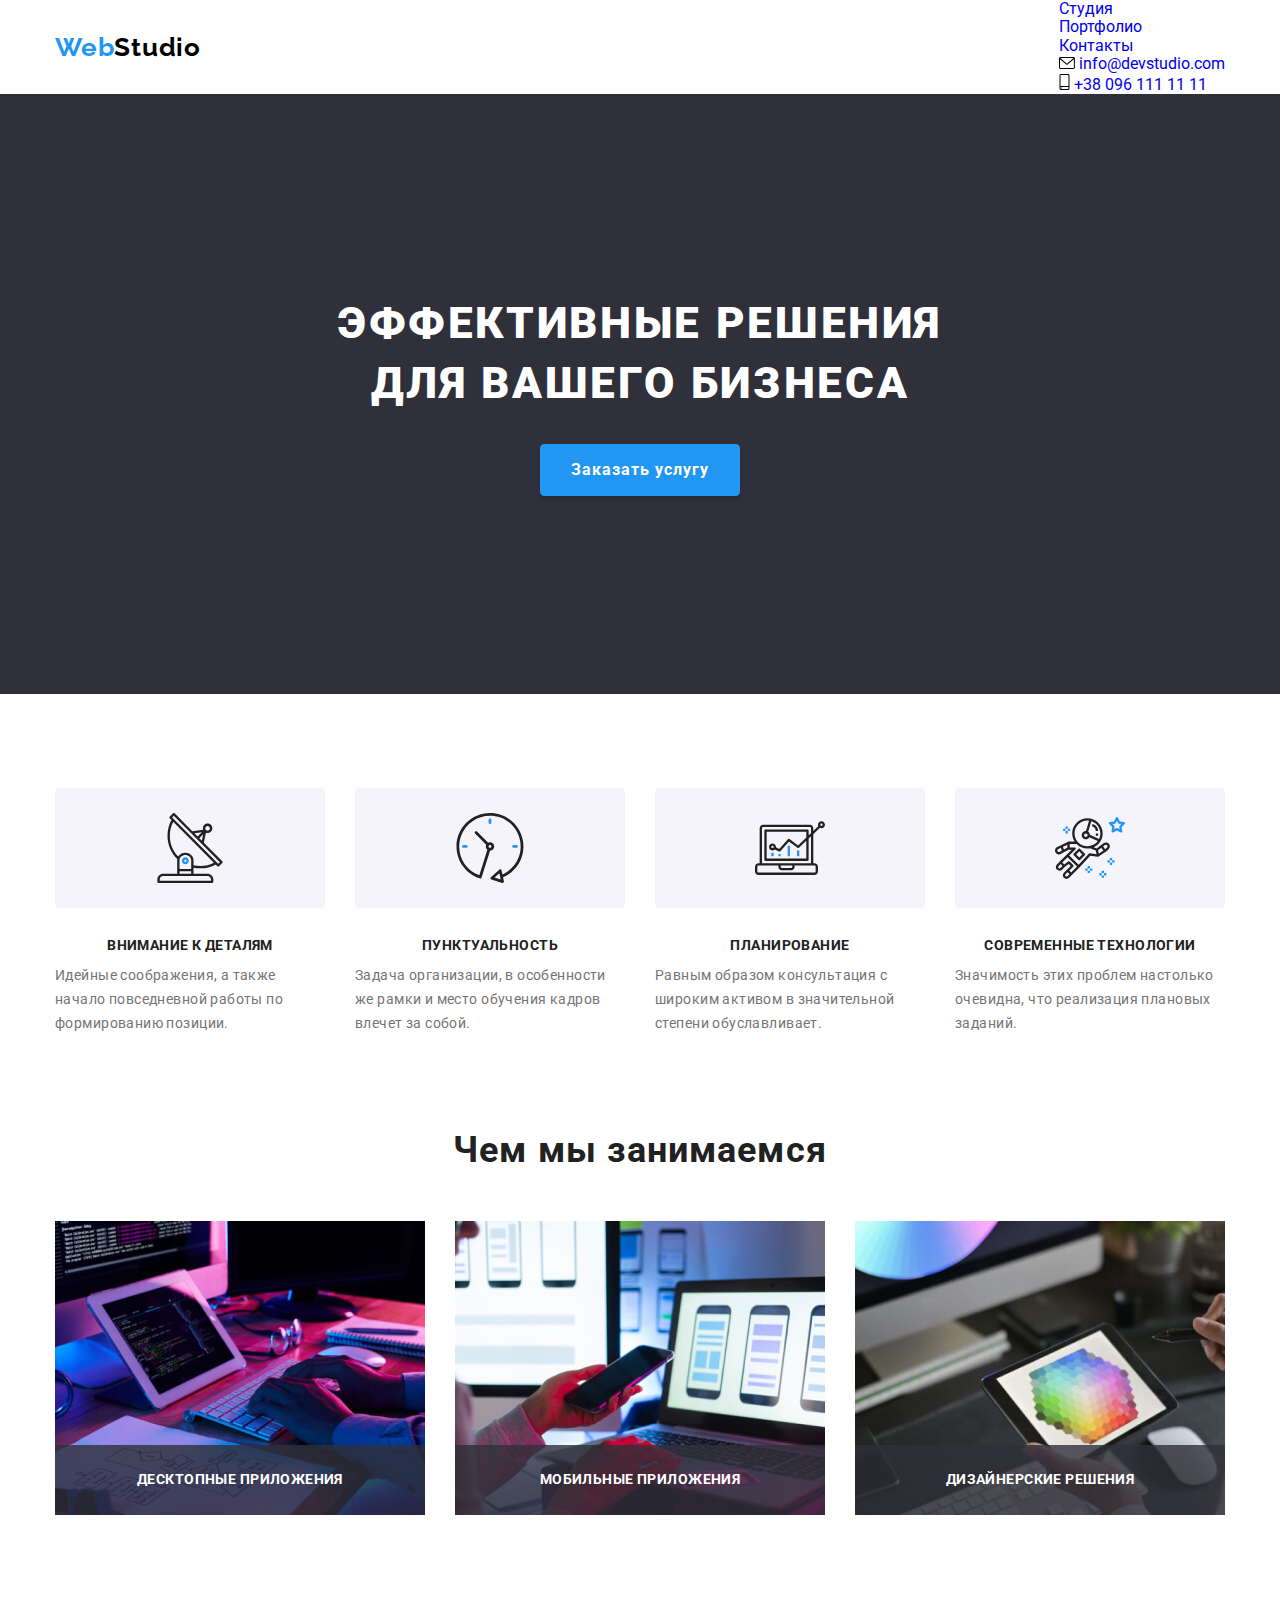
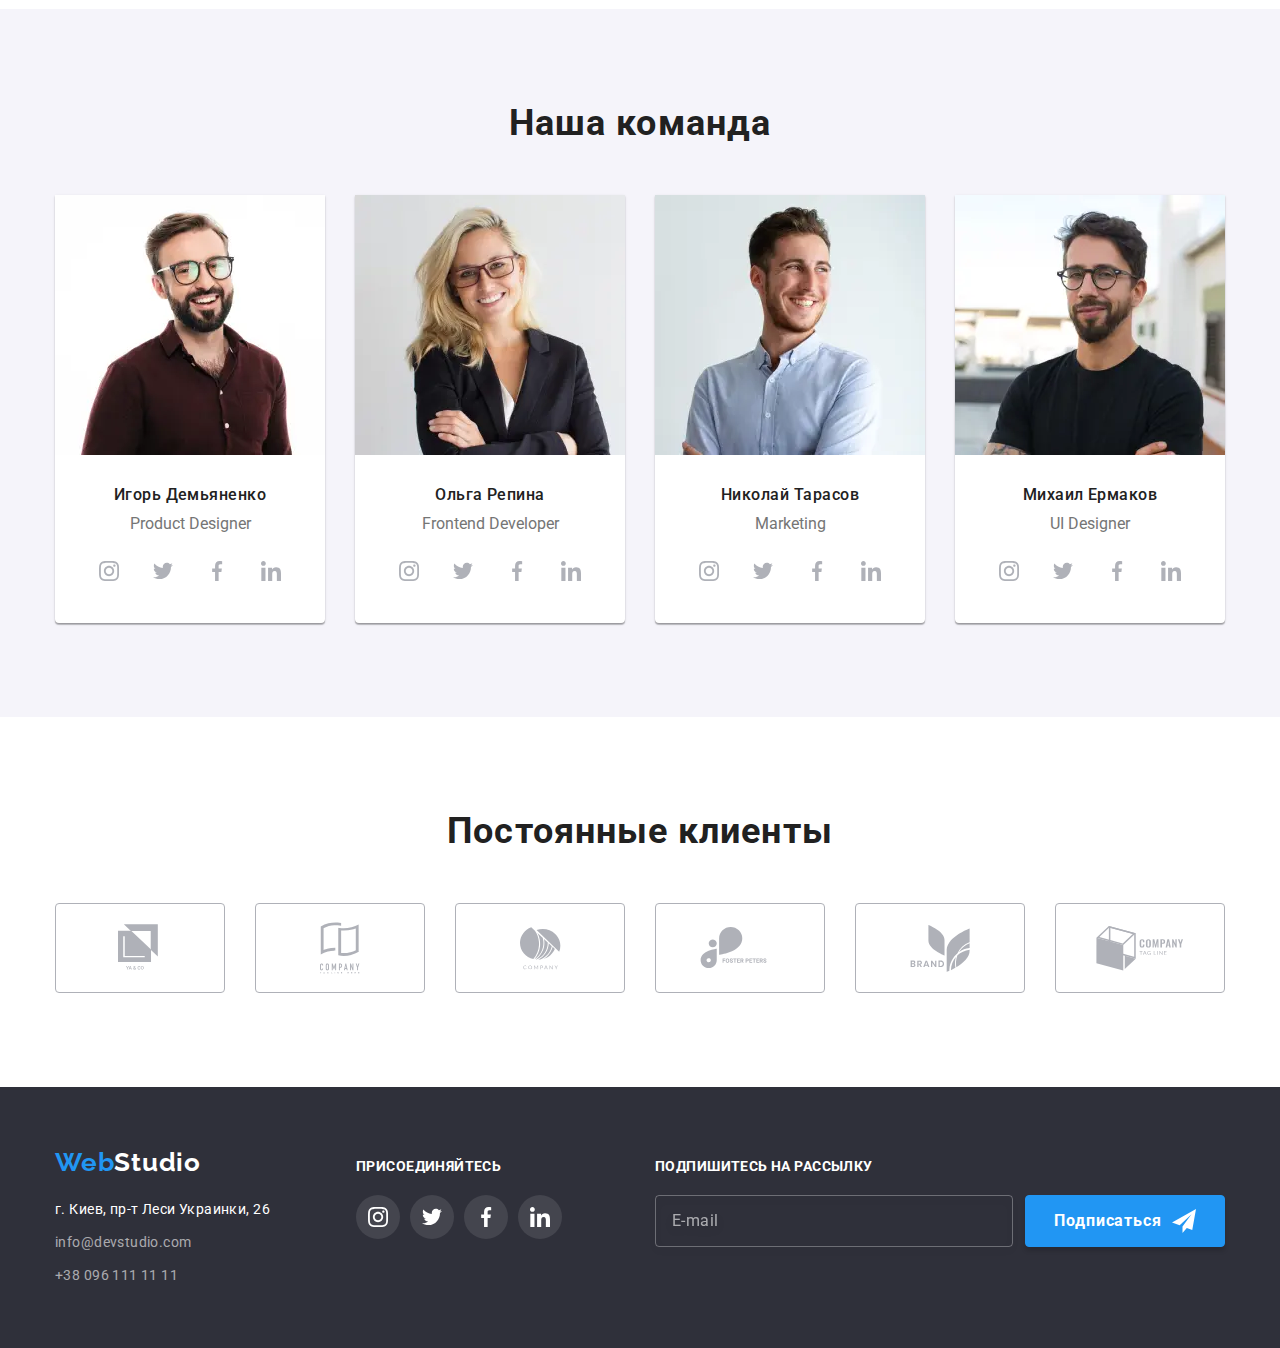
==== commit 99e04cc4: "team images done" ====
--- a/index.html
+++ b/index.html
@@ -19,52 +19,64 @@
     <header class="header">
       <div class="container">
         <nav class="site-nav">
-          <a class="logo" href="./index.html"
-            ><span class="logo--accent">Web</span>Studio</a
-          >
+          <a class="logo" href="./index.html"><span class="logo--accent">Web</span>Studio</a>
           <button type="button" class="menu-button" 
           aria-expanded="false"
           aria-controls="mobile-menu"
           data-menu-button>
-            <svg width="40" height="40" aria-label="переключатель меню">
-              <use class="icon-menu" href="./images/sprite.svg#icon-menu"></use>
+            <svg 
+            class="menu-pic"
+            aria-label="переключатель меню"
+            width="40"
+            height="40">
+              <use class="icon-menu"
+              href="./images/sprite.svg#icon-menu"></use>
               <use
-                class="icon-close"
+                class="icon-cross"
                 href="./images/sprite.svg#icon-cross"
               ></use>
             </svg>
           </button>
-          <div class="mobile-menu" data-menu></div>
-          <ul class="site-nav__list">
-            <li class="site-nav__item">
-              <a class="site-nav__link current" href="./index.html">Студия</a>
-            </li>
-            <li class="site-nav__item">
-              <a class="site-nav__link" href="./portfolio.html">Портфолио</a>
-            </li>
-            <li class="site-nav__item">
-              <a class="site-nav__link" href="#team">Контакты</a>
-            </li>
-          </ul>
+          <div class="mobile-menu" data-menu>
+            <ul class="site-nav__list">
+                <li class="site-nav__item">
+                    <a class="site-nav__link current" href="./index.html">Студия</a>
+                </li>
+                <li class="site-nav__item">
+                    <a class="site-nav__link" href="./portfolio.html">Портфолио</a>
+                </li>
+                <li class="site-nav__item">
+                    <a class="site-nav__link" href="#team">Контакты</a>
+                </li>
+            </ul>
+            <ul class="contacts">
+                        <li class="contacts__item">
+                            <a class="contacts__link mob-email" href="mailto:info@devstudio.com">
+                                <svg class="contacts__icon-email" width="16px" height="12px">
+                                    <use href="./images/sprite.svg#envelope"></use>
+                                </svg>
+                                info@devstudio.com
+                            </a>
+                        </li>
+                        <li class="contacts__item">
+                            <a class="contacts__link mob-tel" href="tel:+380961111111">
+                                <svg class="contacts__icon-tel" width="11px" height="16px">
+                                    <use href="./images/sprite.svg#smartphone"></use>
+                                </svg>
+                                +38 096 111 11 11
+                            </a>
+                        </li>
+            </ul>
+            <ul class="mobile-social__list">
+               <li class="mobile-social__item"><a class="mobile-social__link" href="">Instagram</a></li>
+               <li class="mobile-social__item"><a class="mobile-social__link" href="">Twitter</a></li>
+               <li class="mobile-social__item"><a class="mobile-social__link" href="">Facebook</a></li>
+               <li class="mobile-social__item"><a class="mobile-social__link" href="">Linkedin</a></li>
+            </ul>
+          </div>
+          
         </nav>
-        <ul class="contacts">
-          <li class="contacts__item">
-            <a class="contacts__link" href="mailto:info@devstudio.com">
-              <svg class="contacts__icon" width="16px" height="12px">
-                <use href="./images/sprite.svg#envelope"></use>
-              </svg>
-              info@devstudio.com
-            </a>
-          </li>
-          <li class="contacts__item">
-            <a class="contacts__link" href="tel:+380961111111">
-              <svg class="contacts__icon" width="11px" height="16px">
-                <use href="./images/sprite.svg#smartphone"></use>
-              </svg>
-              +38 096 111 11 11
-            </a>
-          </li>
-        </ul>
+
       </div>
     </header>
     <main>
@@ -180,11 +192,26 @@
           <h2 class="section-title">Наша команда</h2>
           <ul class="team__list">
             <li class="team__item">
-              <img
-                class="team-item__photo"
-                src="./images/igor.jpg"
-                alt="Продакт дизайнер игорь"
-              />
+             <picture>
+              <source srcset="./images/team/igor-desk.webp, ./images/team/igor-desk@2x.webp 2x"
+              media="(min-width: 1200px)" 
+              type="image/webp">
+              <source srcset="./images/team/igor-desk.jpg, ./images/team/igor-desk@2x.jpg 2x" 
+              media="(min-width: 1200px)">
+              <source srcset="./images/team/igor-tablet.webp, ./images/team/igor-tablet@2x.webp 2x" 
+              media="(min-width: 768px)"
+              type="image/webp">
+              <source srcset="./images/team/igor-tablet.jpg, ./images/team/igor-tablet@2x.jpg 2x" 
+              media="(min-width: 768px)">
+              <source srcset="./images/team/igor.webp, ./images/team/igor@2x.webp 2x" 
+              media="(min-width: 320px)"
+              type="image/webp">
+              <source srcset="./images/team/igor.jpg, ./images/team/igor@2x.jpg 2x" 
+              media="(min-width: 320px)">
+              <img class="team-item__photo" 
+              src="./images/team/igor.jpg" 
+              alt="Продакт дизайнер игорь"/>
+             </picture>
               <div class="team-item__info">
                 <h3 class="team-item__name">Игорь Демьяненко</h3>
                 <p class="team-item__position" lang="en">Product Designer</p>
@@ -261,11 +288,26 @@
               </div>
             </li>
             <li class="team__item">
-              <img
-                class="team-item__photo"
-                src="./images/olga.jpg"
-                alt="фронт-энд разработчик ольга"
-              />
+              <picture>
+                <source srcset="./images/team/olga-desk.webp, ./images/team/olga-desk@2x.webp 2x" 
+                media="(min-width: 1200px)"
+                type="image/webp">
+                <source srcset="./images/team/olga-desk.jpg, ./images/team/olga-desk@2x.jpg 2x" 
+                media="(min-width: 1200px)">
+                <source srcset="./images/team/olga-tablet.webp, ./images/team/olga-tablet@2x.webp 2x" 
+                media="(min-width: 768px)"
+                type="image/webp">
+                <source srcset="./images/team/olga-tablet.jpg, ./images/team/olga-tablet@2x.jpg 2x" 
+                media="(min-width: 768px)">
+                <source srcset="./images/team/olga.webp, ./images/team/olga@2x.webp 2x" 
+                media="(min-width: 320px)" 
+                type="image/webp">
+                <source srcset="./images/team/olga.jpg, ./images/team/olga@2x.jpg 2x" 
+                media="(min-width: 320px)">
+                <img class="team-item__photo" 
+                src="./images/team/olga.jpg" 
+                alt="фронт-энд разработчик ольга"/>
+              </picture>
               <div class="team-item__info">
                 <h3 class="team-item__name">Ольга Репина</h3>
                 <p class="team-item__position" lang="en">Frontend Developer</p>
@@ -342,11 +384,26 @@
               </div>
             </li>
             <li class="team__item">
-              <img
-                class="team-item__photo"
-                src="./images/nikolay.jpg"
-                alt="маркетолог николай"
-              />
+              <picture>
+                <source srcset="./images/team/nik-desk.webp, ./images/team/nik-desk@2x.webp 2x" 
+                media="(min-width: 1200px)"
+                type="image/webp">
+                <source srcset="./images/team/nik-desk.jpg, ./images/team/nik-desk@2x.jpg 2x" 
+                media="(min-width: 1200px)">
+                <source srcset="./images/team/nik-tablet.webp, ./images/team/nik-tablet@2x.webp 2x" 
+                media="(min-width: 768px)"
+                type="image/webp">
+                <source srcset="./images/team/nik-tablet.jpg, ./images/team/nik-tablet@2x.jpg 2x" 
+                media="(min-width: 768px)">
+                <source srcset="./images/team/nik.webp, ./images/team/nik@2x.webp 2x" 
+                media="(min-width: 320px)" 
+                type="image/webp">
+                <source srcset="./images/team/nik.jpg, ./images/team/nik@2x.jpg 2x" 
+                media="(min-width: 320px)">
+                <img class="team-item__photo" 
+                src="./images/team/nik.jpg" 
+                alt="маркетолог николай" />
+              </picture>
               <div class="team-item__info">
                 <h3 class="team-item__name">Николай Тарасов</h3>
                 <p class="team-item__position" lang="en">Marketing</p>
@@ -423,11 +480,25 @@
               </div>
             </li>
             <li class="team__item">
-              <img
-                class="team-item__photo"
-                src="./images/michail.jpg"
-                alt="УИ дизайнер михаил"
-              />
+              <picture>
+                <source srcset="./images/team/michail-desk.webp, ./images/team/michail-desk@2x.webp 2x" 
+                media="(min-width: 1200px)"
+                type="image/webp">
+                <source srcset="./images/team/michail-desk.jpg, ./images/team/michail-desk@2x.jpg 2x" 
+                media="(min-width: 1200px)">
+                <source srcset="./images/team/michail-tablet.webp, ./images/team/michail-tablet@2x.webp 2x" 
+                media="(min-width: 768px)"
+                type="image/webp">
+                <source srcset="./images/team/michail-tablet.jpg, ./images/team/michail-tablet@2x.jpg 2x" 
+                media="(min-width: 768px)">
+                <source srcset="./images/team/michail.webp, ./images/team/michail@2x.webp 2x" 
+                media="(min-width: 320px)" 
+                type="image/webp">
+                <source srcset="./images/team/michail.jpg, ./images/team/michail@2x.jpg 2x" 
+                media="(min-width: 320px)">
+                <img class="team-item__photo" src="./images/team/michail.jpg" 
+                alt="УИ дизайнер михаил"/>
+              </picture>
               <div class="team-item__info">
                 <h3 class="team-item__name">Михаил Ермаков</h3>
                 <p class="team-item__position" lang="en">UI Designer</p>
@@ -686,7 +757,7 @@
     <div class="backdrop is-hidden" data-modal>
       <div class="modal">
         <button class="modal__btn-close" type="button" data-modal-close>
-          <svg class="modal__btn-icon" width="18px" height="18px">
+          <svg class="modal__btn-icon" width="12px" height="12px">
             <use href="./images/sprite.svg#icon-close"></use>
           </svg>
         </button>
--- a/css/main.min.css
+++ b/css/main.min.css
@@ -1,2 +1,2 @@
-:root{--primary-text-color: #212121;--secondary-text-color: #757575;--accent-text-color: #2196f3;--reserve-text-color: #ffffff;--primary-font-family: 'Roboto', sans-serif;--secondary-font-family: 'Raleway', sans-serif;--card-set-gap: 30px;--timing-fn: 250ms cubic-bezier(0.4, 0, 0.2, 1)}.visually-hidden{position:absolute;width:1px;height:1px;margin:-1px;border:0;padding:0;white-space:nowrap;-webkit-clip-path:inset(100%);clip-path:inset(100%);clip:rect(0 0 0 0);overflow:hidden}html{-webkit-box-sizing:border-box;box-sizing:border-box}body{font-family:var(--primary-font-family)}body.modal-open{overflow:hidden}ul{list-style:none;padding:0;margin:0}h1,h2,h3,h4,h5,h6,p{margin:0}a{text-decoration:none}address{font-style:normal}img{display:block;max-width:100%;height:auto}textarea{resize:none}.container{width:100%;padding:0 15px;margin:0 auto}@media screen and (min-width: 480px){.container{width:480px}}@media screen and (min-width: 768px){.container{width:768px}}@media screen and (min-width: 1200px){.container{width:1200px}}.section{padding-top:60px;padding-bottom:60px}@media screen and (min-width: 1200px){.section{padding-top:94px;padding-bottom:94px}}.section-title{margin-bottom:30px;font-weight:700;font-size:28px;line-height:1.18;text-align:center;letter-spacing:0.03em;color:var(--primary-text-color)}@media screen and (min-width: 1200px){.section-title{margin-bottom:50px;font-size:36px;line-height:1.16}}.logo{font-family:var(--secondary-font-family);color:#000000;font-weight:700;font-size:26px;line-height:1.19;letter-spacing:0.03em}.logo--accent{color:var(--accent-text-color)}.logo--inverse{color:var(--reserve-text-color)}.menu-button{display:-webkit-inline-box;display:-ms-inline-flexbox;display:inline-flex;padding:0;margin-left:auto;border:none;background-color:transparent}.menu-button .icon-close{display:none}.menu-button.is-open .icon-close{display:block}.menu-button.is-open .icon-menu{display:none}.mobile-menu{display:none;position:absolute;top:100%;left:0;width:100%;height:453px;padding:10px;background-color:green;text-align:center;font-size:20px}.mobile-menu.is-open{display:block}.header{position:relative}.footer{padding-top:60px;padding-bottom:60px;background:#2f303a;text-align:center}.footer-address__list{margin-top:20px}.footer-address__item:not(:last-child){margin-bottom:8px}.footer-address__link{font-size:14px;line-height:1.71;letter-spacing:0.03em;color:rgba(255,255,255,0.6)}.footer-address__link.map{color:var(--reserve-text-color)}.footer-social__title,.subscription__title{display:inline-block;margin-bottom:20px;font-weight:700;font-size:14px;line-height:1.14;letter-spacing:0.03em;text-transform:uppercase;color:var(--reserve-text-color)}.footer-social__list{display:-webkit-box;display:-ms-flexbox;display:flex;-webkit-box-pack:center;-ms-flex-pack:center;justify-content:center}.footer-social__item:not(:last-child){margin-right:10px}.footer-social__link{display:-webkit-box;display:-ms-flexbox;display:flex;-webkit-box-pack:center;-ms-flex-pack:center;justify-content:center;-webkit-box-align:center;-ms-flex-align:center;align-items:center;width:44px;height:44px;border-radius:50%;background-color:rgba(255,255,255,0.1);color:var(--reserve-text-color);-webkit-transition:background-color var(--timing-fn);transition:background-color var(--timing-fn)}.footer-social__link:hover,.footer-social__link:focus{background-color:var(--accent-text-color)}.footer-social__logo{fill:currentColor}.subscription-btn__icon{margin-left:10px;fill:currentColor}.subscription__input{margin-bottom:20px;padding:15px 16px;min-width:100%;min-height:50px;border:1px solid rgba(255,255,255,0.3);-webkit-filter:drop-shadow(0px 4px 4px rgba(0,0,0,0.15));filter:drop-shadow(0px 4px 4px rgba(0,0,0,0.15));border-radius:4px;background-color:transparent;color:#ffffff;-webkit-transition:outline var(--timing-fn);transition:outline var(--timing-fn)}.subscription__input:focus{outline:1px solid var(--accent-text-color)}.subscription__input::-webkit-input-placeholder{font-size:16px;line-height:1.25;letter-spacing:0.03em;color:rgba(255,255,255,0.6)}.subscription__input:-ms-input-placeholder{font-size:16px;line-height:1.25;letter-spacing:0.03em;color:rgba(255,255,255,0.6)}.subscription__input::-ms-input-placeholder{font-size:16px;line-height:1.25;letter-spacing:0.03em;color:rgba(255,255,255,0.6)}.subscription__input::placeholder{font-size:16px;line-height:1.25;letter-spacing:0.03em;color:rgba(255,255,255,0.6)}@media screen and (max-width: 767px){.footer__social,.subscription{margin-top:60px}}@media screen and (min-width: 768px) and (max-width: 1199px){.subscription__input{min-width:450px}.footer .container{display:-webkit-box;display:-ms-flexbox;display:flex;-ms-flex-wrap:wrap;flex-wrap:wrap;-webkit-box-pack:center;-ms-flex-pack:center;justify-content:center}.footer__wrap{margin-right:165px}.subscription{margin-top:60px}}@media screen and (min-width: 1200px){.footer{text-align:start}.footer .container{display:-webkit-box;display:-ms-flexbox;display:flex;-webkit-box-pack:start;-ms-flex-pack:start;justify-content:start;-webkit-box-align:baseline;-ms-flex-align:baseline;align-items:baseline}.footer__wrap{width:231px}.footer-address__item:not(:last-child){margin-bottom:9px}.footer__social{margin-left:70px}.subscription{display:block;margin-left:93px;width:570px}.subscription__wrap{display:-webkit-box;display:-ms-flexbox;display:flex}.subscription__input{margin-bottom:0;margin-right:12px;min-width:358px}}.main__btn{display:-webkit-box;display:-ms-flexbox;display:flex;-webkit-box-pack:center;-ms-flex-pack:center;justify-content:center;-webkit-box-align:center;-ms-flex-align:center;align-items:center;margin:0 auto;padding:10px 0;min-width:200px;min-height:50px;border-radius:4px;border:1px solid var(--accent-text-color);cursor:pointer;font-weight:700;font-size:16px;line-height:1.87;letter-spacing:0.06em;color:var(--reserve-text-color);background-color:var(--accent-text-color);-webkit-box-shadow:0px 4px 4px rgba(0,0,0,0.15);box-shadow:0px 4px 4px rgba(0,0,0,0.15)}.backdrop{position:fixed;top:0;left:0;width:100%;height:100%;background-color:rgba(0,0,0,0.2);overflow-y:scroll;opacity:1;-webkit-transition:opacity 700ms linear;transition:opacity 700ms linear;display:-webkit-box;display:-ms-flexbox;display:flex;-webkit-box-pack:center;-ms-flex-pack:center;justify-content:center;-webkit-box-align:center;-ms-flex-align:center;align-items:center}.backdrop.is-hidden{opacity:0;visibility:none;pointer-events:none}.modal{position:relative;padding:40px;margin:auto;border-radius:4px;background-color:var(--reserve-text-color);-webkit-box-shadow:0px 1px 3px rgba(0,0,0,0.12),0px 1px 1px rgba(0,0,0,0.14),0px 2px 1px rgba(0,0,0,0.2);box-shadow:0px 1px 3px rgba(0,0,0,0.12),0px 1px 1px rgba(0,0,0,0.14),0px 2px 1px rgba(0,0,0,0.2);-webkit-transform:scale(1);transform:scale(1);-webkit-transition:-webkit-transform 700ms cubic-bezier(0.42, 0, 0.58, 1);transition:-webkit-transform 700ms cubic-bezier(0.42, 0, 0.58, 1);transition:transform 700ms cubic-bezier(0.42, 0, 0.58, 1);transition:transform 700ms cubic-bezier(0.42, 0, 0.58, 1), -webkit-transform 700ms cubic-bezier(0.42, 0, 0.58, 1)}.backdrop.is-hidden .modal{-webkit-transform:scale(0);transform:scale(0)}.modal__btn-close{position:absolute;top:8px;right:8px;display:-webkit-box;display:-ms-flexbox;display:flex;-webkit-box-pack:center;-ms-flex-pack:center;justify-content:center;-webkit-box-align:center;-ms-flex-align:center;align-items:center;cursor:pointer;width:30px;height:30px;padding:0;border:1px solid rgba(0,0,0,0.1);border-radius:50%;background-color:#fff;fill:currentColor;outline:none;-webkit-transition:color var(--timing-fn);transition:color var(--timing-fn)}.modal__btn-close:hover,.modal__btn-close:focus{color:var(--accent-text-color)}@media screen and (max-width: 1199px){.modal{width:450px;max-height:609px}}@media screen and (min-width: 1200px){.modal{width:528px;height:581px}}.modal-form__field{position:relative;display:-webkit-box;display:-ms-flexbox;display:flex;-webkit-box-orient:vertical;-webkit-box-direction:normal;-ms-flex-direction:column;flex-direction:column;margin-bottom:10px}.modal-form__field.comment{margin-bottom:20px}.modal-form__label{margin-bottom:4px;font-size:12px;line-height:1.16;letter-spacing:0.01em;color:var(--secondary-text-color)}.modal-form__input{min-width:100%;height:40px;border:1px solid rgba(33,33,33,0.2);border-radius:4px;padding-left:42px;cursor:pointer;-webkit-transition:border-color var(--timing-fn);transition:border-color var(--timing-fn)}.modal-form__input:focus{border-color:var(--accent-text-color);outline:none}.modal-form__input:focus+.modal-form__icon{fill:var(--accent-text-color)}.textarea{height:120px;padding:12px 16px}.textarea::-webkit-input-placeholder{font-size:12px;line-height:1.16;letter-spacing:0.01em;color:rgba(117,117,117,0.5)}.textarea:-ms-input-placeholder{font-size:12px;line-height:1.16;letter-spacing:0.01em;color:rgba(117,117,117,0.5)}.textarea::-ms-input-placeholder{font-size:12px;line-height:1.16;letter-spacing:0.01em;color:rgba(117,117,117,0.5)}.textarea::placeholder{font-size:12px;line-height:1.16;letter-spacing:0.01em;color:rgba(117,117,117,0.5)}.modal-form__icon{position:absolute;bottom:11px;left:12px;fill:212121;-webkit-transition:fill var(--timing-fn);transition:fill var(--timing-fn)}.modal-form__checkbox{margin-bottom:30px}.checkbox__label{display:-webkit-box;display:-ms-flexbox;display:flex;-webkit-box-pack:center;-ms-flex-pack:center;justify-content:center;-webkit-box-align:center;-ms-flex-align:center;align-items:center;font-size:12px;line-height:1.16;letter-spacing:0.03em;color:var(--secondary-text-color)}.checkbox__label::before{content:'';display:inline-block;width:16px;height:15px;border:2px solid #212121;border-radius:2px;margin-right:7px;-webkit-transition:all var(--timing-fn);transition:all var(--timing-fn)}.checkbox__input:checked+.checkbox__label::before{background-color:var(--accent-text-color);background-image:url(../images/logo-checked.svg);background-size:contain;background-repeat:no-repeat;background-origin:border-box;border-color:transparent}.policy-link{text-decoration:underline;color:var(--accent-text-color);margin-left:5px}.checkbox__input{position:absolute;width:1px;height:1px;margin:-1px;border:0;padding:0;white-space:nowrap;-webkit-clip-path:inset(100%);clip-path:inset(100%);clip:rect(0 0 0 0);overflow:hidden}.modal-form__title{display:block;margin-bottom:12px;font-weight:700;font-size:20px;text-align:center;letter-spacing:0.03em;color:var(--primary-text-color)}@media screen and (min-width: 1200px){.modal-form__title{line-height:1.15}.checkbox__label{font-size:14px;line-height:1.71}}.hero{height:400px;padding-top:118px;padding-bottom:118px;margin:0 auto;text-align:center;background-color:#2f303a;background-position:center;background-repeat:no-repeat;background-size:cover}.hero__title{max-width:360px;margin-left:auto;margin-right:auto;font-weight:900;font-size:26px;line-height:1.62;letter-spacing:0.06em;text-transform:uppercase;color:var(--reserve-text-color);margin-bottom:30px}@media screen and (min-width: 320px) and (max-width: 767px){.hero{background-image:-webkit-gradient(linear, left top, left bottom, from(rgba(47,48,58,0.4)), to(rgba(47,48,58,0.4))),url(../images/hero/hero-mobile.jpg);background-image:linear-gradient(rgba(47,48,58,0.4), rgba(47,48,58,0.4)),url(../images/hero/hero-mobile.jpg)}}@media screen and (min-device-pixel-ratio: 2) and (min-width: 320px) and (max-width: 767px), screen and (-webkit-min-device-pixel-ratio: 2) and (min-width: 320px) and (max-width: 767px), screen and (min-resolution: 192dpi) and (min-width: 320px) and (max-width: 767px), screen and (min-resolution: 2dppx) and (min-width: 320px) and (max-width: 767px){.hero{background-image:-webkit-gradient(linear, left top, left bottom, from(rgba(47,48,58,0.4)), to(rgba(47,48,58,0.4))),url(../images/hero/hero-mobile@2x.jpg);background-image:linear-gradient(rgba(47,48,58,0.4), rgba(47,48,58,0.4)),url(../images/hero/hero-mobile@2x.jpg)}}@media screen and (min-width: 768px){.hero{background-image:-webkit-gradient(linear, left top, left bottom, from(rgba(47,48,58,0.4)), to(rgba(47,48,58,0.4))),url(../images/hero/hero-tablet.jpg);background-image:linear-gradient(rgba(47,48,58,0.4), rgba(47,48,58,0.4)),url(../images/hero/hero-tablet.jpg)}}@media screen and (min-device-pixel-ratio: 2) and (min-width: 768px), screen and (-webkit-min-device-pixel-ratio: 2) and (min-width: 768px), screen and (min-resolution: 192dpi) and (min-width: 768px), screen and (min-resolution: 2dppx) and (min-width: 768px){.hero{background-image:-webkit-gradient(linear, left top, left bottom, from(rgba(47,48,58,0.4)), to(rgba(47,48,58,0.4))),url(../images/hero/hero-tablet@2x.jpg);background-image:linear-gradient(rgba(47,48,58,0.4), rgba(47,48,58,0.4)),url(../images/hero/hero-tablet@2x.jpg)}}@media screen and (min-width: 1200px){.hero{max-width:1600px;height:600px;padding-top:200px;padding-bottom:200px;background-image:-webkit-gradient(linear, left top, left bottom, from(rgba(47,48,58,0.4)), to(rgba(47,48,58,0.4))),url(../images/hero/hero-desktop.jpg);background-image:linear-gradient(rgba(47,48,58,0.4), rgba(47,48,58,0.4)),url(../images/hero/hero-desktop.jpg)}.hero__title{max-width:696px;font-size:44px;line-height:1.36}}@media screen and (min-device-pixel-ratio: 2) and (min-width: 1200px), screen and (-webkit-min-device-pixel-ratio: 2) and (min-width: 1200px), screen and (min-resolution: 192dpi) and (min-width: 1200px), screen and (min-resolution: 2dppx) and (min-width: 1200px){.hero{background-image:-webkit-gradient(linear, left top, left bottom, from(rgba(47,48,58,0.4)), to(rgba(47,48,58,0.4))),url(../images/hero/hero-desktop@2x.jpg);background-image:linear-gradient(rgba(47,48,58,0.4), rgba(47,48,58,0.4)),url(../images/hero/hero-desktop@2x.jpg)}}.advantage-item__title{margin-bottom:10px;font-weight:700;font-size:14px;line-height:1.14;letter-spacing:0.03em;text-transform:uppercase;color:var(--primary-text-color);text-align:center}.advantage-item__description{font-weight:400;font-size:14px;line-height:1.71;letter-spacing:0.03em;color:var(--secondary-text-color)}.advantage__image{margin-bottom:30px;padding-top:25px;padding-bottom:25px;height:120px;background-color:#f5f4fa;border-radius:4px;text-align:center}.advantage-image__icon{width:70px;height:70px}@media screen and (min-width: 320px) and (max-width: 767px){.advantage__item:not(:last-child){margin-bottom:30px}}@media screen and (min-width: 768px) and (max-width: 1199px){.advantage__list{display:-webkit-box;display:-ms-flexbox;display:flex;-ms-flex-wrap:wrap;flex-wrap:wrap;margin-top:calc(-1 * var(--card-set-gap));margin-left:calc(-1 * var(--card-set-gap))}.advantage__item{margin-top:var(--card-set-gap);margin-left:var(--card-set-gap);-ms-flex-preferred-size:calc(100% / 2 - var(--card-set-gap));flex-basis:calc(100% / 2 - var(--card-set-gap))}}@media screen and (min-width: 1200px){.advantage__list{display:-webkit-box;display:-ms-flexbox;display:flex;-webkit-box-pack:justify;-ms-flex-pack:justify;justify-content:space-between;-webkit-box-align:start;-ms-flex-align:start;align-items:flex-start}.advantage__item{min-width:270px}.advantage__item:not(:last-child){margin-right:30px}}.services{display:none}@media screen and (min-width: 1200px){.services{display:block;padding-bottom:94px}.services__list{display:-webkit-box;display:-ms-flexbox;display:flex;-webkit-box-pack:justify;-ms-flex-pack:justify;justify-content:space-between}.services__item{position:relative}.services-item__title{position:absolute;left:0;bottom:0;padding-top:27px;padding-bottom:27px;width:100%;height:70px;background-color:rgba(47,48,58,0.8);color:var(--reserve-text-color);font-weight:700;font-size:14px;line-height:1.14;text-align:center;letter-spacing:0.03em;text-transform:uppercase;-webkit-transform:translateY(0);transform:translateY(0)}}.team{background:#f5f4fa}.team__item{padding-bottom:24px;background-color:var(--reserve-text-color);-webkit-box-shadow:0px 1px 3px rgba(0,0,0,0.12),0px 1px 1px rgba(0,0,0,0.14),0px 2px 1px rgba(0,0,0,0.2);box-shadow:0px 1px 3px rgba(0,0,0,0.12),0px 1px 1px rgba(0,0,0,0.14),0px 2px 1px rgba(0,0,0,0.2);border-radius:0px 0px 4px 4px}@media screen and (max-width: 767px){.team__item:not(:last-child){margin-bottom:30px}}.team-item__info{margin-top:30px}.team-item__name{font-weight:500;font-size:16px;line-height:1.19;text-align:center;letter-spacing:0.03em;color:var(--primary-text-color)}.team-item__position{margin-top:10px;font-size:16px;line-height:1.19;text-align:center;color:var(--secondary-text-color)}.team-item__social-list{display:-webkit-box;display:-ms-flexbox;display:flex;-webkit-box-pack:center;-ms-flex-pack:center;justify-content:center;margin-top:16px}.social-list__item:not(:last-child){margin-right:10px}.social-list__link{display:-webkit-box;display:-ms-flexbox;display:flex;-webkit-box-pack:center;-ms-flex-pack:center;justify-content:center;-webkit-box-align:center;-ms-flex-align:center;align-items:center;width:44px;height:44px;border-radius:50%;color:#afb1b8;-webkit-transition:color var(--timing-fn),background-color var(--timing-fn);transition:color var(--timing-fn),background-color var(--timing-fn)}.social-list__link:hover,.social-list__link:focus{background-color:var(--accent-text-color);color:var(--reserve-text-color)}.social-list__icon{fill:currentColor}@media screen and (min-width: 768px) and (max-width: 1199px){.team__list{display:-webkit-box;display:-ms-flexbox;display:flex;-ms-flex-wrap:wrap;flex-wrap:wrap;margin-top:calc(-1 * var(--card-set-gap));margin-left:calc(-1 * var(--card-set-gap))}.team__item{margin-top:var(--card-set-gap);margin-left:var(--card-set-gap);-ms-flex-preferred-size:calc(100% / 2 - var(--card-set-gap));flex-basis:calc(100% / 2 - var(--card-set-gap))}}@media screen and (min-width: 1200px){.team__list{display:-webkit-box;display:-ms-flexbox;display:flex;-webkit-box-pack:justify;-ms-flex-pack:justify;justify-content:space-between}.team__item{padding-bottom:30px}.team-item__photo{width:270px;height:260px}}.clients__link{display:-webkit-box;display:-ms-flexbox;display:flex;-webkit-box-pack:center;-ms-flex-pack:center;justify-content:center;-webkit-box-align:center;-ms-flex-align:center;align-items:center;color:#afb1b8;height:90px;border:1px solid;border-radius:4px;-webkit-transition:color var(--timing-fn),border-color var(--timing-fn);transition:color var(--timing-fn),border-color var(--timing-fn)}.clients__link:hover,.clients__link:focus{color:var(--accent-text-color);border-color:var(--accent-text-color)}.clients__logo{fill:currentColor}@media screen and (max-width: 767px){.clients__list{display:-webkit-box;display:-ms-flexbox;display:flex;-ms-flex-wrap:wrap;flex-wrap:wrap;margin-top:calc(-1 * var(--card-set-gap));margin-left:calc(-1 * var(--card-set-gap))}.clients__item{margin-top:var(--card-set-gap);margin-left:var(--card-set-gap);-ms-flex-preferred-size:calc(100% / 2 - var(--card-set-gap));flex-basis:calc(100% / 2 - var(--card-set-gap))}}@media screen and (min-width: 768px) and (max-width: 1199px){.clients__list{display:-webkit-box;display:-ms-flexbox;display:flex;-ms-flex-wrap:wrap;flex-wrap:wrap;margin-top:calc(-1 * var(--card-set-gap));margin-left:calc(-1 * var(--card-set-gap))}.clients__item{margin-top:var(--card-set-gap);margin-left:var(--card-set-gap);-ms-flex-preferred-size:calc(100% / 3 - var(--card-set-gap));flex-basis:calc(100% / 3 - var(--card-set-gap))}}@media screen and (min-width: 1200px){.clients__list{display:-webkit-box;display:-ms-flexbox;display:flex;-webkit-box-align:start;-ms-flex-align:start;align-items:flex-start}.clients__item:not(:last-child){margin-right:30px}.clients__link{width:170px}}
+:root{--primary-text-color: #212121;--secondary-text-color: #757575;--accent-text-color: #2196f3;--reserve-text-color: #ffffff;--primary-font-family: 'Roboto', sans-serif;--secondary-font-family: 'Raleway', sans-serif;--card-set-gap: 30px;--timing-fn: 250ms cubic-bezier(0.4, 0, 0.2, 1)}.visually-hidden{position:absolute;width:1px;height:1px;margin:-1px;border:0;padding:0;white-space:nowrap;-webkit-clip-path:inset(100%);clip-path:inset(100%);clip:rect(0 0 0 0);overflow:hidden}html{-webkit-box-sizing:border-box;box-sizing:border-box}body{font-family:var(--primary-font-family)}body.modal-open{overflow:hidden}ul{list-style:none;padding:0;margin:0}h1,h2,h3,h4,h5,h6,p{margin:0}a{text-decoration:none}address{font-style:normal}img{display:block;max-width:100%;height:auto}textarea{resize:none}.container{width:100%;padding:0 15px;margin:0 auto}@media screen and (min-width: 480px){.container{width:480px}}@media screen and (min-width: 768px){.container{width:768px}}@media screen and (min-width: 1200px){.container{width:1200px}}.section{padding-top:60px;padding-bottom:60px}@media screen and (min-width: 1200px){.section{padding-top:94px;padding-bottom:94px}}.section-title{margin-bottom:30px;font-weight:700;font-size:28px;line-height:1.18;text-align:center;letter-spacing:0.03em;color:var(--primary-text-color)}@media screen and (min-width: 1200px){.section-title{margin-bottom:50px;font-size:36px;line-height:1.16}}.logo{font-family:var(--secondary-font-family);color:#000000;font-weight:700;font-size:26px;line-height:1.19;letter-spacing:0.03em}.logo--accent{color:var(--accent-text-color)}.logo--inverse{color:var(--reserve-text-color)}.menu-button{right:0;display:-webkit-inline-box;display:-ms-inline-flexbox;display:inline-flex;padding:0;margin-left:auto;border:none;background-color:transparent;z-index:9999;outline:none;-webkit-transition:color var(--timing-fn);transition:color var(--timing-fn)}.menu-button .icon-cross{display:none}.menu-button :hover,.menu-button :focus{color:var(--accent-text-color)}.menu-button.is-open .icon-cross{display:block;position:relative}.menu-button.is-open .icon-menu{display:none}.mobile-social__list{display:-webkit-box;display:-ms-flexbox;display:flex;-webkit-box-pack:justify;-ms-flex-pack:justify;justify-content:space-between;width:357px}.icon-menu,.icon-cross{fill:currentColor}@media screen and (max-width: 767px){.site-nav{padding-top:10px;padding-bottom:10px}.site-nav__list{margin-bottom:306px}.site-nav__item:not(:last-child){margin-bottom:32px}.site-nav__link{font-weight:500;font-size:40px;line-height:1.17;letter-spacing:0.02em;color:var(--primary-text-color)}.site-nav__link.current{color:var(--accent-text-color)}.contacts__icon{display:none}.contacts{display:-webkit-box;display:-ms-flexbox;display:flex;-webkit-box-orient:vertical;-webkit-box-direction:reverse;-ms-flex-direction:column-reverse;flex-direction:column-reverse}.contacts__item:not(:first-child){margin-bottom:32px}.mob-tel{font-weight:500;font-size:34px;line-height:1.17;letter-spacing:0.02em;color:var(--accent-text-color)}.mob-email{font-weight:500;font-size:24px;line-height:1.16;letter-spacing:0.02em;color:var(--secondary-text-color)}.mobile-social__list{margin-top:64px}.mobile-social__link{font-weight:500;font-size:18px;line-height:1.22;letter-spacing:0.02em;color:var(--accent-text-color)}.mobile-social__item{position:relative;margin-right:20px}.mobile-social__item:not(:last-child)::after{content:'';position:absolute;top:0;right:-10px;display:block;height:22px;border:1px solid rgba(33,33,33,0.2)}.mobile-menu{display:none;position:fixed;top:0;left:0;width:100%;max-height:796%;background-color:#ffffff;padding:48px 40px}.mobile-menu.is-open{display:-webkit-box;display:-ms-flexbox;display:flex;-webkit-box-orient:vertical;-webkit-box-direction:normal;-ms-flex-direction:column;flex-direction:column;-webkit-box-pack:justify;-ms-flex-pack:justify;justify-content:space-between}}@media screen and (min-width: 768px){.menu-button{display:none}.mobile-social__list{display:none}}.site-nav{display:-webkit-box;display:-ms-flexbox;display:flex;-webkit-box-align:center;-ms-flex-align:center;align-items:center;-webkit-box-pack:justify;-ms-flex-pack:justify;justify-content:space-between}.footer{padding-top:60px;padding-bottom:60px;background:#2f303a;text-align:center}.footer-address__list{margin-top:20px}.footer-address__item:not(:last-child){margin-bottom:8px}.footer-address__link{font-size:14px;line-height:1.71;letter-spacing:0.03em;color:rgba(255,255,255,0.6)}.footer-address__link.map{color:var(--reserve-text-color)}.footer-social__title,.subscription__title{display:inline-block;margin-bottom:20px;font-weight:700;font-size:14px;line-height:1.14;letter-spacing:0.03em;text-transform:uppercase;color:var(--reserve-text-color)}.footer-social__list{display:-webkit-box;display:-ms-flexbox;display:flex;-webkit-box-pack:center;-ms-flex-pack:center;justify-content:center}.footer-social__item:not(:last-child){margin-right:10px}.footer-social__link{display:-webkit-box;display:-ms-flexbox;display:flex;-webkit-box-pack:center;-ms-flex-pack:center;justify-content:center;-webkit-box-align:center;-ms-flex-align:center;align-items:center;width:44px;height:44px;border-radius:50%;background-color:rgba(255,255,255,0.1);color:var(--reserve-text-color);-webkit-transition:background-color var(--timing-fn);transition:background-color var(--timing-fn)}.footer-social__link:hover,.footer-social__link:focus{background-color:var(--accent-text-color)}.footer-social__logo{fill:currentColor}.subscription-btn__icon{margin-left:10px;fill:currentColor}.subscription__input{margin-bottom:20px;padding:15px 16px;min-width:100%;min-height:50px;border:1px solid rgba(255,255,255,0.3);-webkit-filter:drop-shadow(0px 4px 4px rgba(0,0,0,0.15));filter:drop-shadow(0px 4px 4px rgba(0,0,0,0.15));border-radius:4px;background-color:transparent;color:#ffffff;-webkit-transition:outline var(--timing-fn);transition:outline var(--timing-fn)}.subscription__input:focus{outline:1px solid var(--accent-text-color)}.subscription__input::-webkit-input-placeholder{font-size:16px;line-height:1.25;letter-spacing:0.03em;color:rgba(255,255,255,0.6)}.subscription__input:-ms-input-placeholder{font-size:16px;line-height:1.25;letter-spacing:0.03em;color:rgba(255,255,255,0.6)}.subscription__input::-ms-input-placeholder{font-size:16px;line-height:1.25;letter-spacing:0.03em;color:rgba(255,255,255,0.6)}.subscription__input::placeholder{font-size:16px;line-height:1.25;letter-spacing:0.03em;color:rgba(255,255,255,0.6)}@media screen and (max-width: 767px){.footer__social,.subscription{margin-top:60px}}@media screen and (min-width: 768px) and (max-width: 1199px){.subscription__input{min-width:450px}.footer .container{display:-webkit-box;display:-ms-flexbox;display:flex;-ms-flex-wrap:wrap;flex-wrap:wrap;-webkit-box-pack:center;-ms-flex-pack:center;justify-content:center}.footer__wrap{margin-right:165px}.subscription{margin-top:60px}}@media screen and (min-width: 1200px){.footer{text-align:start}.footer .container{display:-webkit-box;display:-ms-flexbox;display:flex;-webkit-box-pack:start;-ms-flex-pack:start;justify-content:start;-webkit-box-align:baseline;-ms-flex-align:baseline;align-items:baseline}.footer__wrap{width:231px}.footer-address__item:not(:last-child){margin-bottom:9px}.footer__social{margin-left:70px}.subscription{display:block;margin-left:93px;width:570px}.subscription__wrap{display:-webkit-box;display:-ms-flexbox;display:flex}.subscription__input{margin-bottom:0;margin-right:12px;min-width:358px}}.main__btn{display:-webkit-box;display:-ms-flexbox;display:flex;-webkit-box-pack:center;-ms-flex-pack:center;justify-content:center;-webkit-box-align:center;-ms-flex-align:center;align-items:center;margin:0 auto;padding:10px 0;min-width:200px;min-height:50px;border-radius:4px;border:1px solid var(--accent-text-color);cursor:pointer;font-weight:700;font-size:16px;line-height:1.87;letter-spacing:0.06em;color:var(--reserve-text-color);background-color:var(--accent-text-color);-webkit-box-shadow:0px 4px 4px rgba(0,0,0,0.15);box-shadow:0px 4px 4px rgba(0,0,0,0.15)}.backdrop{position:fixed;top:0;left:0;width:100%;height:100%;background-color:rgba(0,0,0,0.2);overflow-y:scroll;opacity:1;-webkit-transition:opacity 700ms linear;transition:opacity 700ms linear;display:-webkit-box;display:-ms-flexbox;display:flex;-webkit-box-pack:center;-ms-flex-pack:center;justify-content:center;-webkit-box-align:center;-ms-flex-align:center;align-items:center}.backdrop.is-hidden{opacity:0;visibility:none;pointer-events:none}.modal{position:relative;padding:40px;margin:auto;border-radius:4px;background-color:var(--reserve-text-color);-webkit-box-shadow:0px 1px 3px rgba(0,0,0,0.12),0px 1px 1px rgba(0,0,0,0.14),0px 2px 1px rgba(0,0,0,0.2);box-shadow:0px 1px 3px rgba(0,0,0,0.12),0px 1px 1px rgba(0,0,0,0.14),0px 2px 1px rgba(0,0,0,0.2);-webkit-transform:scale(1);transform:scale(1);-webkit-transition:-webkit-transform 700ms cubic-bezier(0.42, 0, 0.58, 1);transition:-webkit-transform 700ms cubic-bezier(0.42, 0, 0.58, 1);transition:transform 700ms cubic-bezier(0.42, 0, 0.58, 1);transition:transform 700ms cubic-bezier(0.42, 0, 0.58, 1), -webkit-transform 700ms cubic-bezier(0.42, 0, 0.58, 1)}.backdrop.is-hidden .modal{-webkit-transform:scale(0);transform:scale(0)}.modal__btn-close{position:absolute;top:8px;right:8px;display:-webkit-box;display:-ms-flexbox;display:flex;-webkit-box-pack:center;-ms-flex-pack:center;justify-content:center;-webkit-box-align:center;-ms-flex-align:center;align-items:center;cursor:pointer;width:30px;height:30px;padding:0;border:1px solid rgba(0,0,0,0.1);border-radius:50%;background-color:#fff;fill:currentColor;outline:none;-webkit-transition:color var(--timing-fn);transition:color var(--timing-fn)}.modal__btn-close:hover,.modal__btn-close:focus{color:var(--accent-text-color)}@media screen and (max-width: 1199px){.modal{width:450px;max-height:609px}}@media screen and (min-width: 1200px){.modal{width:528px;height:581px}}.modal-form__field{position:relative;display:-webkit-box;display:-ms-flexbox;display:flex;-webkit-box-orient:vertical;-webkit-box-direction:normal;-ms-flex-direction:column;flex-direction:column;margin-bottom:10px}.modal-form__field.comment{margin-bottom:20px}.modal-form__label{margin-bottom:4px;font-size:12px;line-height:1.16;letter-spacing:0.01em;color:var(--secondary-text-color)}.modal-form__input{min-width:100%;height:40px;border:1px solid rgba(33,33,33,0.2);border-radius:4px;padding-left:42px;cursor:pointer;-webkit-transition:border-color var(--timing-fn);transition:border-color var(--timing-fn)}.modal-form__input:focus{border-color:var(--accent-text-color);outline:none}.modal-form__input:focus+.modal-form__icon{fill:var(--accent-text-color)}.textarea{height:120px;padding:12px 16px}.textarea::-webkit-input-placeholder{font-size:12px;line-height:1.16;letter-spacing:0.01em;color:rgba(117,117,117,0.5)}.textarea:-ms-input-placeholder{font-size:12px;line-height:1.16;letter-spacing:0.01em;color:rgba(117,117,117,0.5)}.textarea::-ms-input-placeholder{font-size:12px;line-height:1.16;letter-spacing:0.01em;color:rgba(117,117,117,0.5)}.textarea::placeholder{font-size:12px;line-height:1.16;letter-spacing:0.01em;color:rgba(117,117,117,0.5)}.modal-form__icon{position:absolute;bottom:11px;left:12px;fill:212121;-webkit-transition:fill var(--timing-fn);transition:fill var(--timing-fn)}.modal-form__checkbox{margin-bottom:30px}.checkbox__label{display:-webkit-box;display:-ms-flexbox;display:flex;-webkit-box-pack:center;-ms-flex-pack:center;justify-content:center;-webkit-box-align:center;-ms-flex-align:center;align-items:center;font-size:12px;line-height:1.16;letter-spacing:0.03em;color:var(--secondary-text-color)}.checkbox__label::before{content:'';display:inline-block;width:16px;height:15px;border:2px solid #212121;border-radius:2px;margin-right:7px;-webkit-transition:all var(--timing-fn);transition:all var(--timing-fn)}.checkbox__input:checked+.checkbox__label::before{background-color:var(--accent-text-color);background-image:url(../images/logo-checked.svg);background-size:contain;background-repeat:no-repeat;background-origin:border-box;border-color:transparent}.policy-link{text-decoration:underline;color:var(--accent-text-color);margin-left:5px}.checkbox__input{position:absolute;width:1px;height:1px;margin:-1px;border:0;padding:0;white-space:nowrap;-webkit-clip-path:inset(100%);clip-path:inset(100%);clip:rect(0 0 0 0);overflow:hidden}.modal-form__title{display:block;margin-bottom:12px;font-weight:700;font-size:20px;text-align:center;letter-spacing:0.03em;color:var(--primary-text-color)}@media screen and (min-width: 1200px){.modal-form__title{line-height:1.15}.checkbox__label{font-size:14px;line-height:1.71}}.hero{height:400px;padding-top:118px;padding-bottom:118px;margin:0 auto;text-align:center;background-color:#2f303a;background-position:center;background-repeat:no-repeat;background-size:cover}.hero__title{max-width:360px;margin-left:auto;margin-right:auto;font-weight:900;font-size:26px;line-height:1.62;letter-spacing:0.06em;text-transform:uppercase;color:var(--reserve-text-color);margin-bottom:30px}@media screen and (min-width: 320px) and (max-width: 767px){.hero{background-image:-webkit-gradient(linear, left top, left bottom, from(rgba(47,48,58,0.4)), to(rgba(47,48,58,0.4))),url(../images/hero/hero-mobile.jpg);background-image:linear-gradient(rgba(47,48,58,0.4), rgba(47,48,58,0.4)),url(../images/hero/hero-mobile.jpg)}}@media screen and (min-device-pixel-ratio: 2) and (min-width: 320px) and (max-width: 767px), screen and (-webkit-min-device-pixel-ratio: 2) and (min-width: 320px) and (max-width: 767px), screen and (min-resolution: 192dpi) and (min-width: 320px) and (max-width: 767px), screen and (min-resolution: 2dppx) and (min-width: 320px) and (max-width: 767px){.hero{background-image:-webkit-gradient(linear, left top, left bottom, from(rgba(47,48,58,0.4)), to(rgba(47,48,58,0.4))),url(../images/hero/hero-mobile@2x.jpg);background-image:linear-gradient(rgba(47,48,58,0.4), rgba(47,48,58,0.4)),url(../images/hero/hero-mobile@2x.jpg)}}@media screen and (min-width: 768px){.hero{background-image:-webkit-gradient(linear, left top, left bottom, from(rgba(47,48,58,0.4)), to(rgba(47,48,58,0.4))),url(../images/hero/hero-tablet.jpg);background-image:linear-gradient(rgba(47,48,58,0.4), rgba(47,48,58,0.4)),url(../images/hero/hero-tablet.jpg)}}@media screen and (min-device-pixel-ratio: 2) and (min-width: 768px), screen and (-webkit-min-device-pixel-ratio: 2) and (min-width: 768px), screen and (min-resolution: 192dpi) and (min-width: 768px), screen and (min-resolution: 2dppx) and (min-width: 768px){.hero{background-image:-webkit-gradient(linear, left top, left bottom, from(rgba(47,48,58,0.4)), to(rgba(47,48,58,0.4))),url(../images/hero/hero-tablet@2x.jpg);background-image:linear-gradient(rgba(47,48,58,0.4), rgba(47,48,58,0.4)),url(../images/hero/hero-tablet@2x.jpg)}}@media screen and (min-width: 1200px){.hero{max-width:1600px;height:600px;padding-top:200px;padding-bottom:200px;background-image:-webkit-gradient(linear, left top, left bottom, from(rgba(47,48,58,0.4)), to(rgba(47,48,58,0.4))),url(../images/hero/hero-desktop.jpg);background-image:linear-gradient(rgba(47,48,58,0.4), rgba(47,48,58,0.4)),url(../images/hero/hero-desktop.jpg)}.hero__title{max-width:696px;font-size:44px;line-height:1.36}}@media screen and (min-device-pixel-ratio: 2) and (min-width: 1200px), screen and (-webkit-min-device-pixel-ratio: 2) and (min-width: 1200px), screen and (min-resolution: 192dpi) and (min-width: 1200px), screen and (min-resolution: 2dppx) and (min-width: 1200px){.hero{background-image:-webkit-gradient(linear, left top, left bottom, from(rgba(47,48,58,0.4)), to(rgba(47,48,58,0.4))),url(../images/hero/hero-desktop@2x.jpg);background-image:linear-gradient(rgba(47,48,58,0.4), rgba(47,48,58,0.4)),url(../images/hero/hero-desktop@2x.jpg)}}.advantage-item__title{margin-bottom:10px;font-weight:700;font-size:14px;line-height:1.14;letter-spacing:0.03em;text-transform:uppercase;color:var(--primary-text-color);text-align:center}.advantage-item__description{font-weight:400;font-size:14px;line-height:1.71;letter-spacing:0.03em;color:var(--secondary-text-color)}.advantage__image{margin-bottom:30px;padding-top:25px;padding-bottom:25px;height:120px;background-color:#f5f4fa;border-radius:4px;text-align:center}.advantage-image__icon{width:70px;height:70px}@media screen and (min-width: 320px) and (max-width: 767px){.advantage__item:not(:last-child){margin-bottom:30px}}@media screen and (min-width: 768px) and (max-width: 1199px){.advantage__list{display:-webkit-box;display:-ms-flexbox;display:flex;-ms-flex-wrap:wrap;flex-wrap:wrap;margin-top:calc(-1 * var(--card-set-gap));margin-left:calc(-1 * var(--card-set-gap))}.advantage__item{margin-top:var(--card-set-gap);margin-left:var(--card-set-gap);-ms-flex-preferred-size:calc(100% / 2 - var(--card-set-gap));flex-basis:calc(100% / 2 - var(--card-set-gap))}}@media screen and (min-width: 1200px){.advantage__list{display:-webkit-box;display:-ms-flexbox;display:flex;-webkit-box-pack:justify;-ms-flex-pack:justify;justify-content:space-between;-webkit-box-align:start;-ms-flex-align:start;align-items:flex-start}.advantage__item{min-width:270px}.advantage__item:not(:last-child){margin-right:30px}}.services{display:none}@media screen and (min-width: 1200px){.services{display:block;padding-bottom:94px}.services__list{display:-webkit-box;display:-ms-flexbox;display:flex;-webkit-box-pack:justify;-ms-flex-pack:justify;justify-content:space-between}.services__item{position:relative}.services-item__title{position:absolute;left:0;bottom:0;padding-top:27px;padding-bottom:27px;width:100%;height:70px;background-color:rgba(47,48,58,0.8);color:var(--reserve-text-color);font-weight:700;font-size:14px;line-height:1.14;text-align:center;letter-spacing:0.03em;text-transform:uppercase;-webkit-transform:translateY(0);transform:translateY(0)}}.team{background:#f5f4fa}.team__item{padding-bottom:24px;background-color:var(--reserve-text-color);-webkit-box-shadow:0px 1px 3px rgba(0,0,0,0.12),0px 1px 1px rgba(0,0,0,0.14),0px 2px 1px rgba(0,0,0,0.2);box-shadow:0px 1px 3px rgba(0,0,0,0.12),0px 1px 1px rgba(0,0,0,0.14),0px 2px 1px rgba(0,0,0,0.2);border-radius:0px 0px 4px 4px}@media screen and (max-width: 767px){.team__item:not(:last-child){margin-bottom:30px}}.team-item__info{margin-top:30px}.team-item__name{font-weight:500;font-size:16px;line-height:1.19;text-align:center;letter-spacing:0.03em;color:var(--primary-text-color)}.team-item__position{margin-top:10px;font-size:16px;line-height:1.19;text-align:center;color:var(--secondary-text-color)}.team-item__social-list{display:-webkit-box;display:-ms-flexbox;display:flex;-webkit-box-pack:center;-ms-flex-pack:center;justify-content:center;margin-top:16px}.social-list__item:not(:last-child){margin-right:10px}.social-list__link{display:-webkit-box;display:-ms-flexbox;display:flex;-webkit-box-pack:center;-ms-flex-pack:center;justify-content:center;-webkit-box-align:center;-ms-flex-align:center;align-items:center;width:44px;height:44px;border-radius:50%;color:#afb1b8;-webkit-transition:color var(--timing-fn),background-color var(--timing-fn);transition:color var(--timing-fn),background-color var(--timing-fn)}.social-list__link:hover,.social-list__link:focus{background-color:var(--accent-text-color);color:var(--reserve-text-color)}.social-list__icon{fill:currentColor}@media screen and (min-width: 768px) and (max-width: 1199px){.team__list{display:-webkit-box;display:-ms-flexbox;display:flex;-ms-flex-wrap:wrap;flex-wrap:wrap;margin-top:calc(-1 * var(--card-set-gap));margin-left:calc(-1 * var(--card-set-gap))}.team__item{margin-top:var(--card-set-gap);margin-left:var(--card-set-gap);-ms-flex-preferred-size:calc(100% / 2 - var(--card-set-gap));flex-basis:calc(100% / 2 - var(--card-set-gap))}}@media screen and (min-width: 1200px){.team__list{display:-webkit-box;display:-ms-flexbox;display:flex;-webkit-box-pack:justify;-ms-flex-pack:justify;justify-content:space-between}.team__item{padding-bottom:30px}.team-item__photo{width:270px;height:260px}}.clients__link{display:-webkit-box;display:-ms-flexbox;display:flex;-webkit-box-pack:center;-ms-flex-pack:center;justify-content:center;-webkit-box-align:center;-ms-flex-align:center;align-items:center;color:#afb1b8;height:90px;border:1px solid;border-radius:4px;-webkit-transition:color var(--timing-fn),border-color var(--timing-fn);transition:color var(--timing-fn),border-color var(--timing-fn)}.clients__link:hover,.clients__link:focus{color:var(--accent-text-color);border-color:var(--accent-text-color)}.clients__logo{fill:currentColor}@media screen and (max-width: 767px){.clients__list{display:-webkit-box;display:-ms-flexbox;display:flex;-ms-flex-wrap:wrap;flex-wrap:wrap;margin-top:calc(-1 * var(--card-set-gap));margin-left:calc(-1 * var(--card-set-gap))}.clients__item{margin-top:var(--card-set-gap);margin-left:var(--card-set-gap);-ms-flex-preferred-size:calc(100% / 2 - var(--card-set-gap));flex-basis:calc(100% / 2 - var(--card-set-gap))}}@media screen and (min-width: 768px) and (max-width: 1199px){.clients__list{display:-webkit-box;display:-ms-flexbox;display:flex;-ms-flex-wrap:wrap;flex-wrap:wrap;margin-top:calc(-1 * var(--card-set-gap));margin-left:calc(-1 * var(--card-set-gap))}.clients__item{margin-top:var(--card-set-gap);margin-left:var(--card-set-gap);-ms-flex-preferred-size:calc(100% / 3 - var(--card-set-gap));flex-basis:calc(100% / 3 - var(--card-set-gap))}}@media screen and (min-width: 1200px){.clients__list{display:-webkit-box;display:-ms-flexbox;display:flex;-webkit-box-align:start;-ms-flex-align:start;align-items:flex-start}.clients__item:not(:last-child){margin-right:30px}.clients__link{width:170px}}
 /*# sourceMappingURL=main.min.css.map */